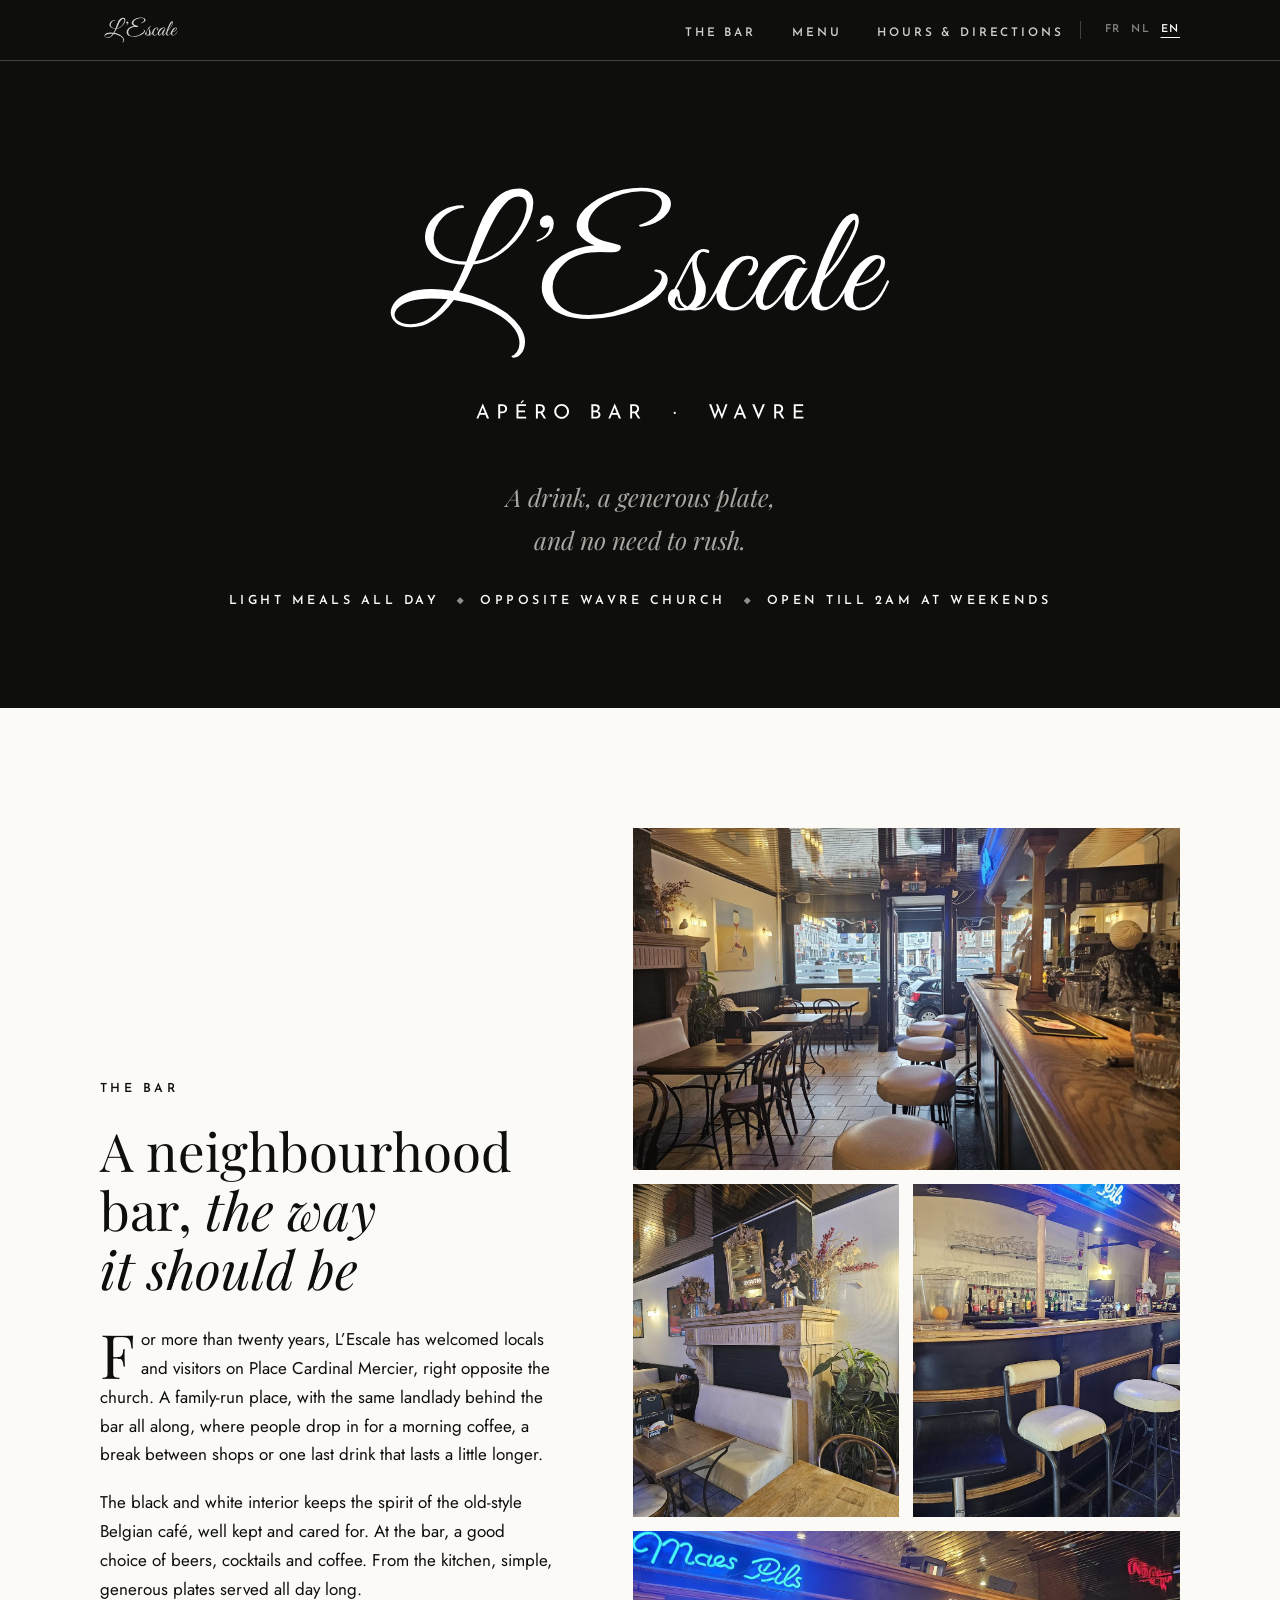
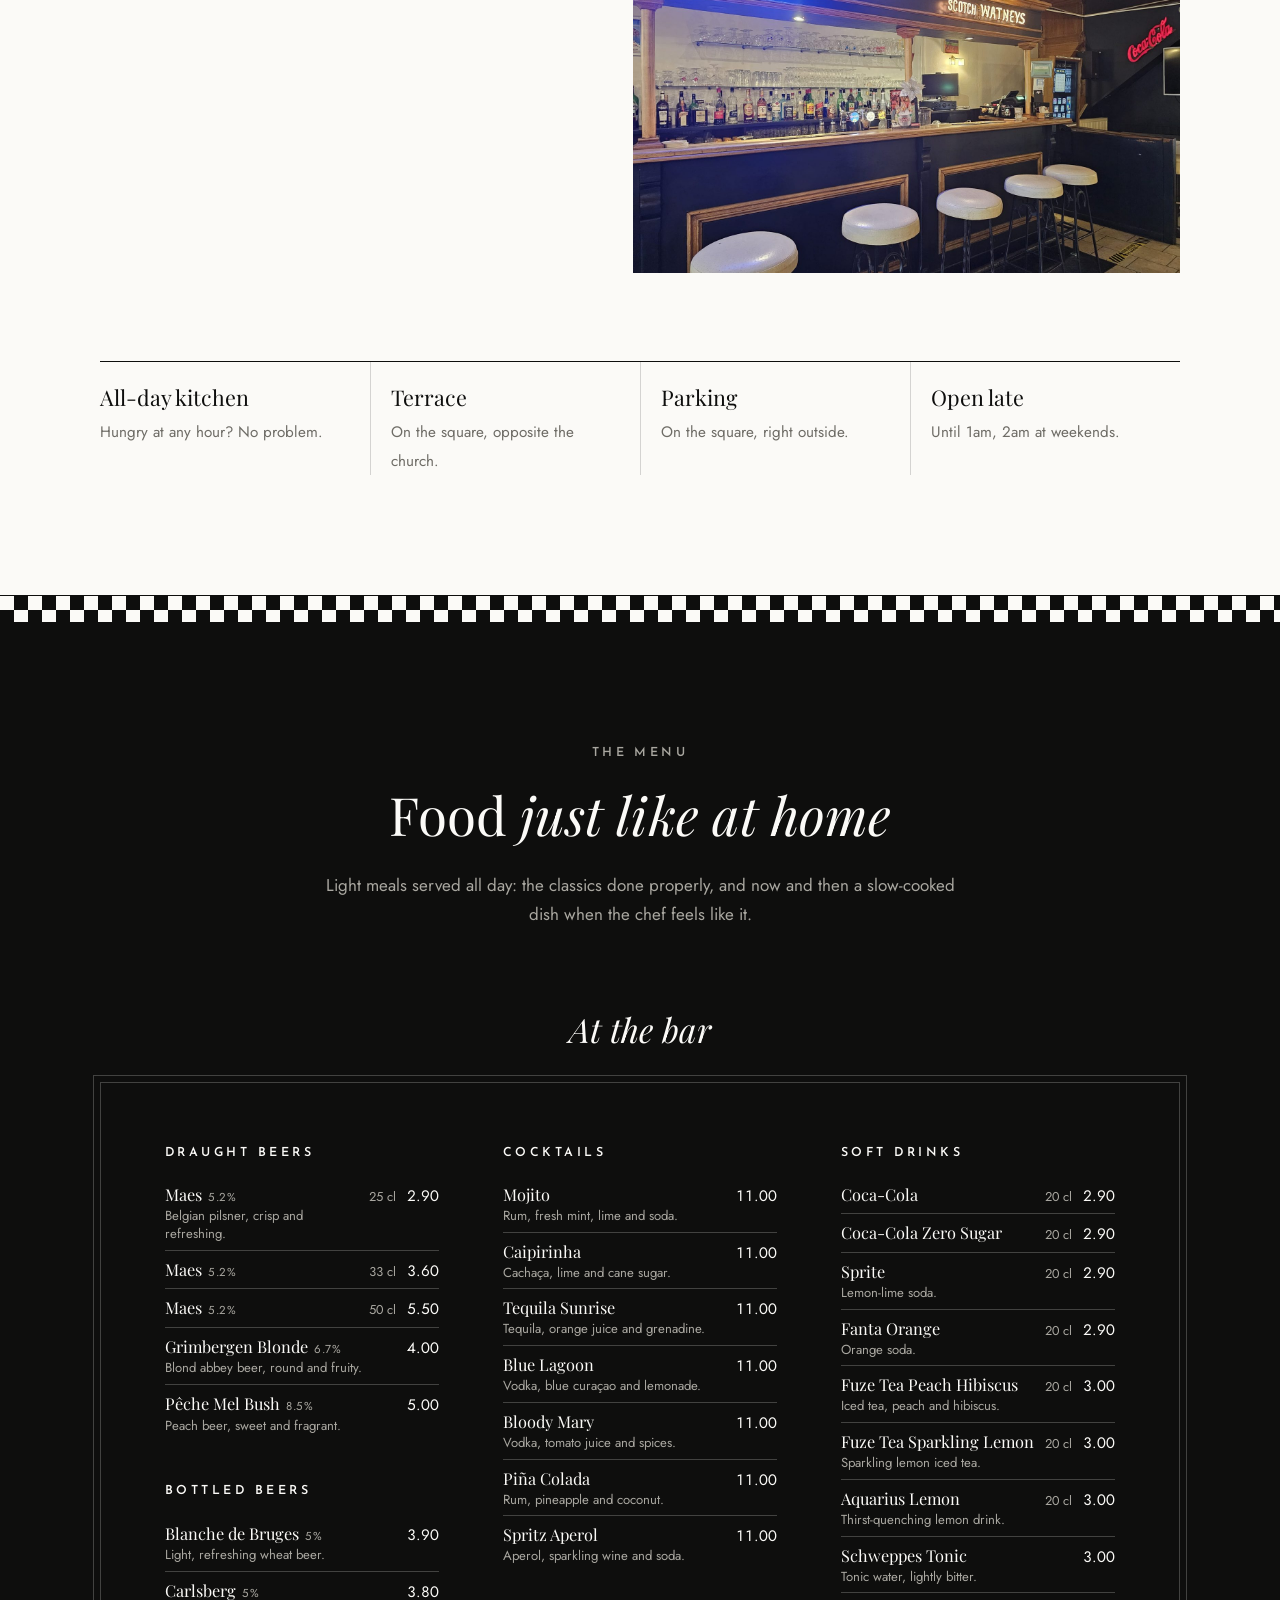
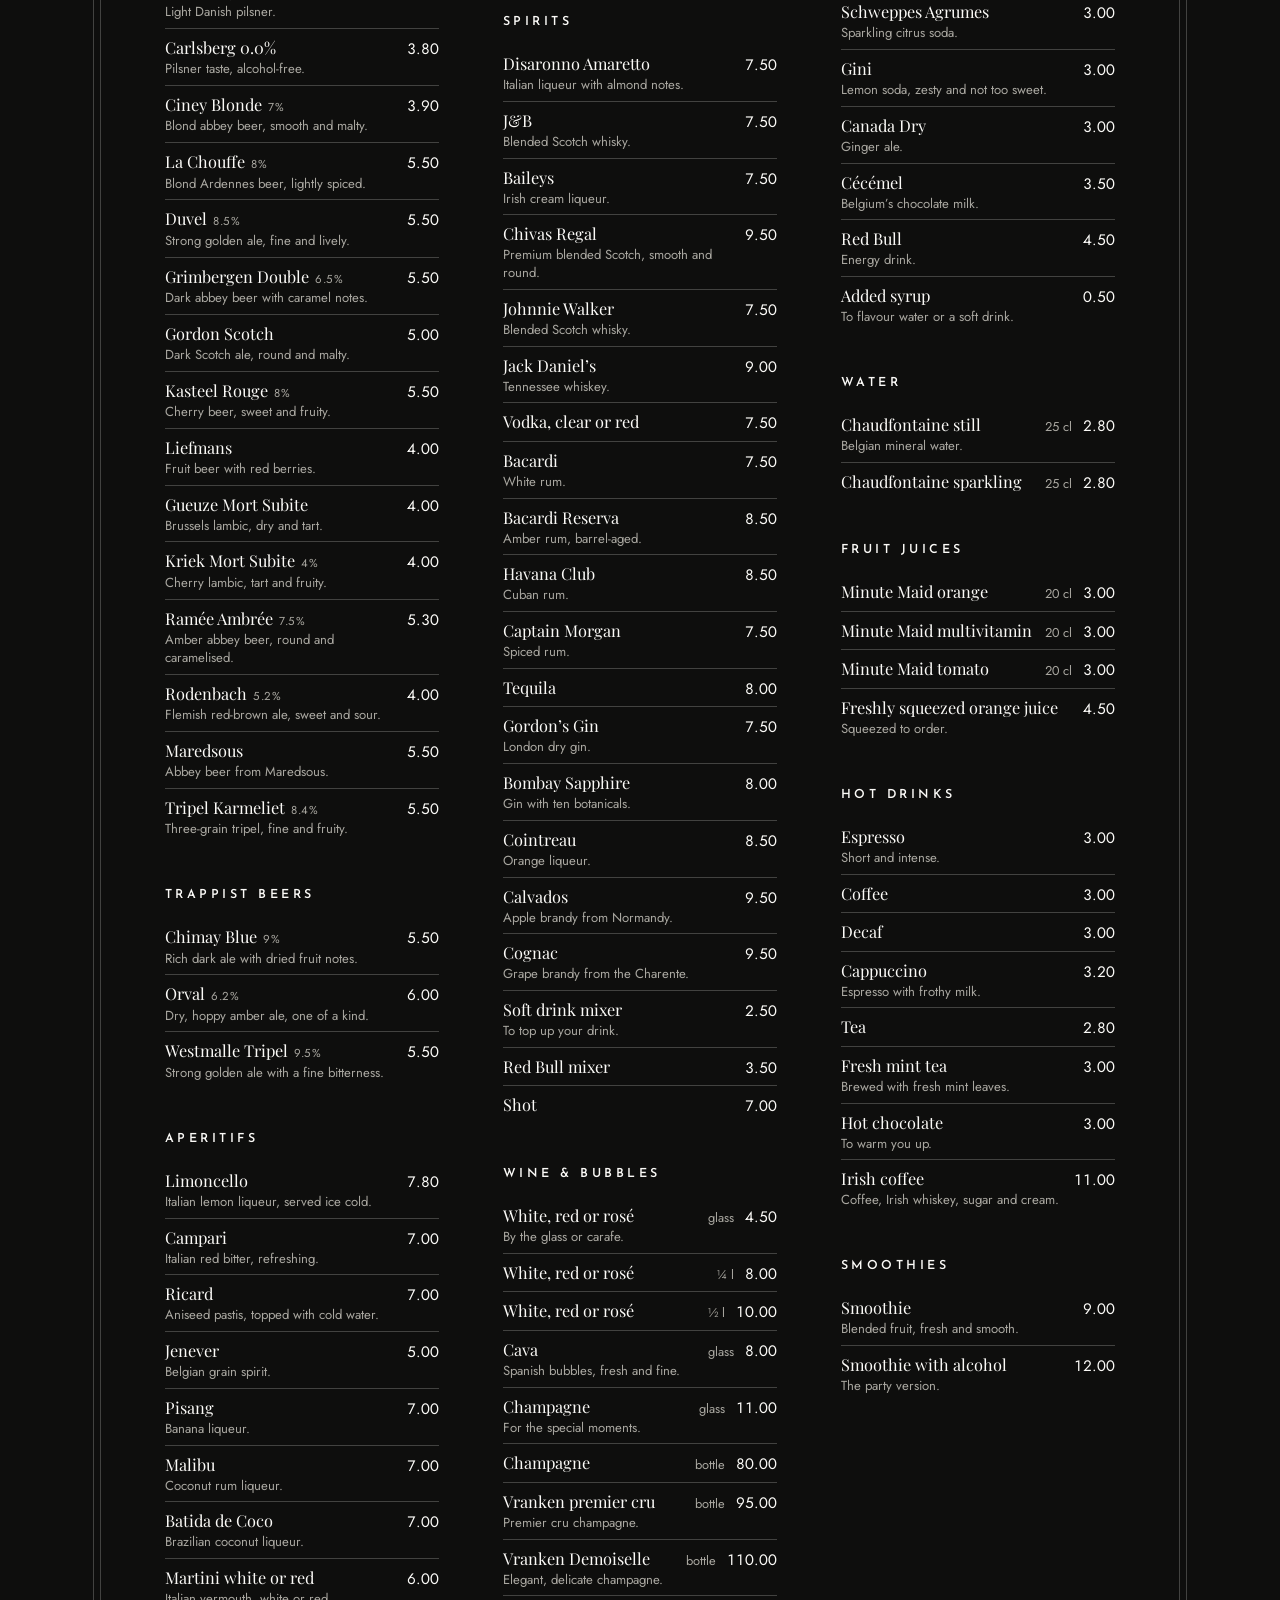
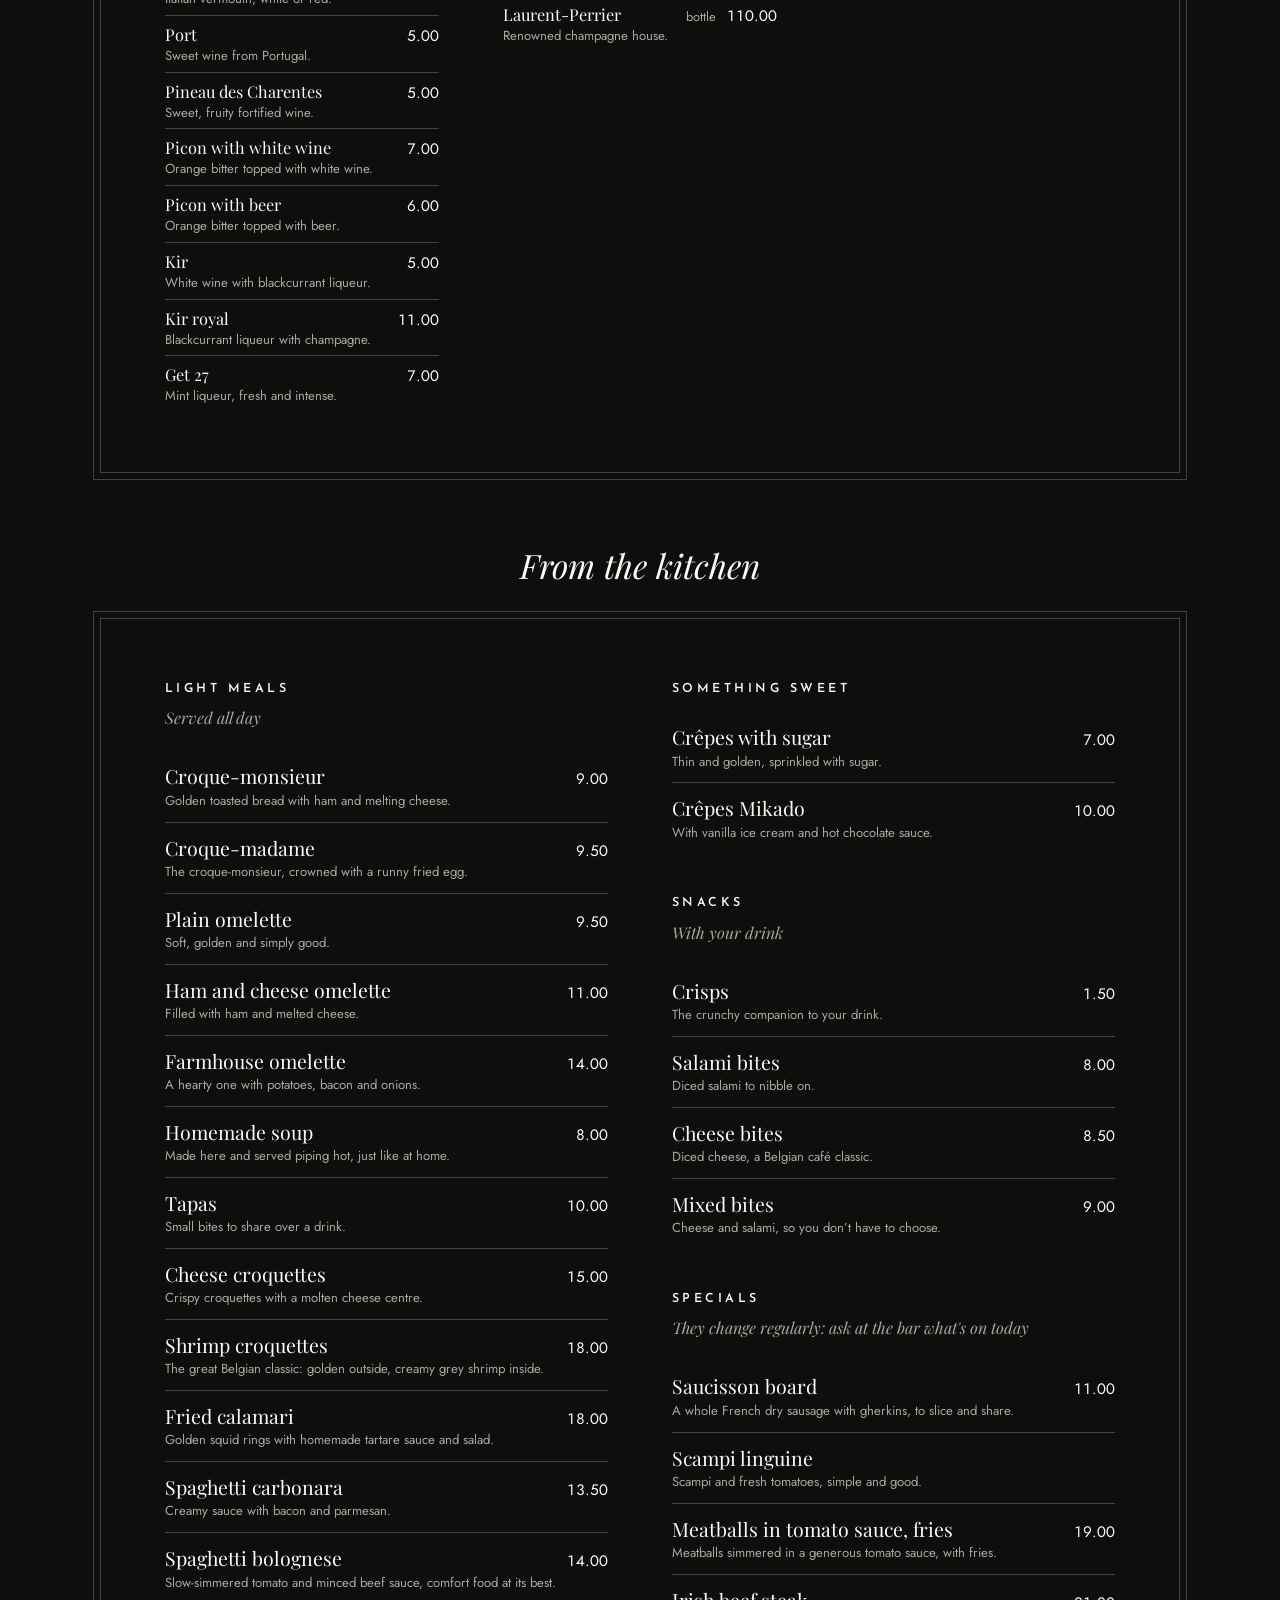
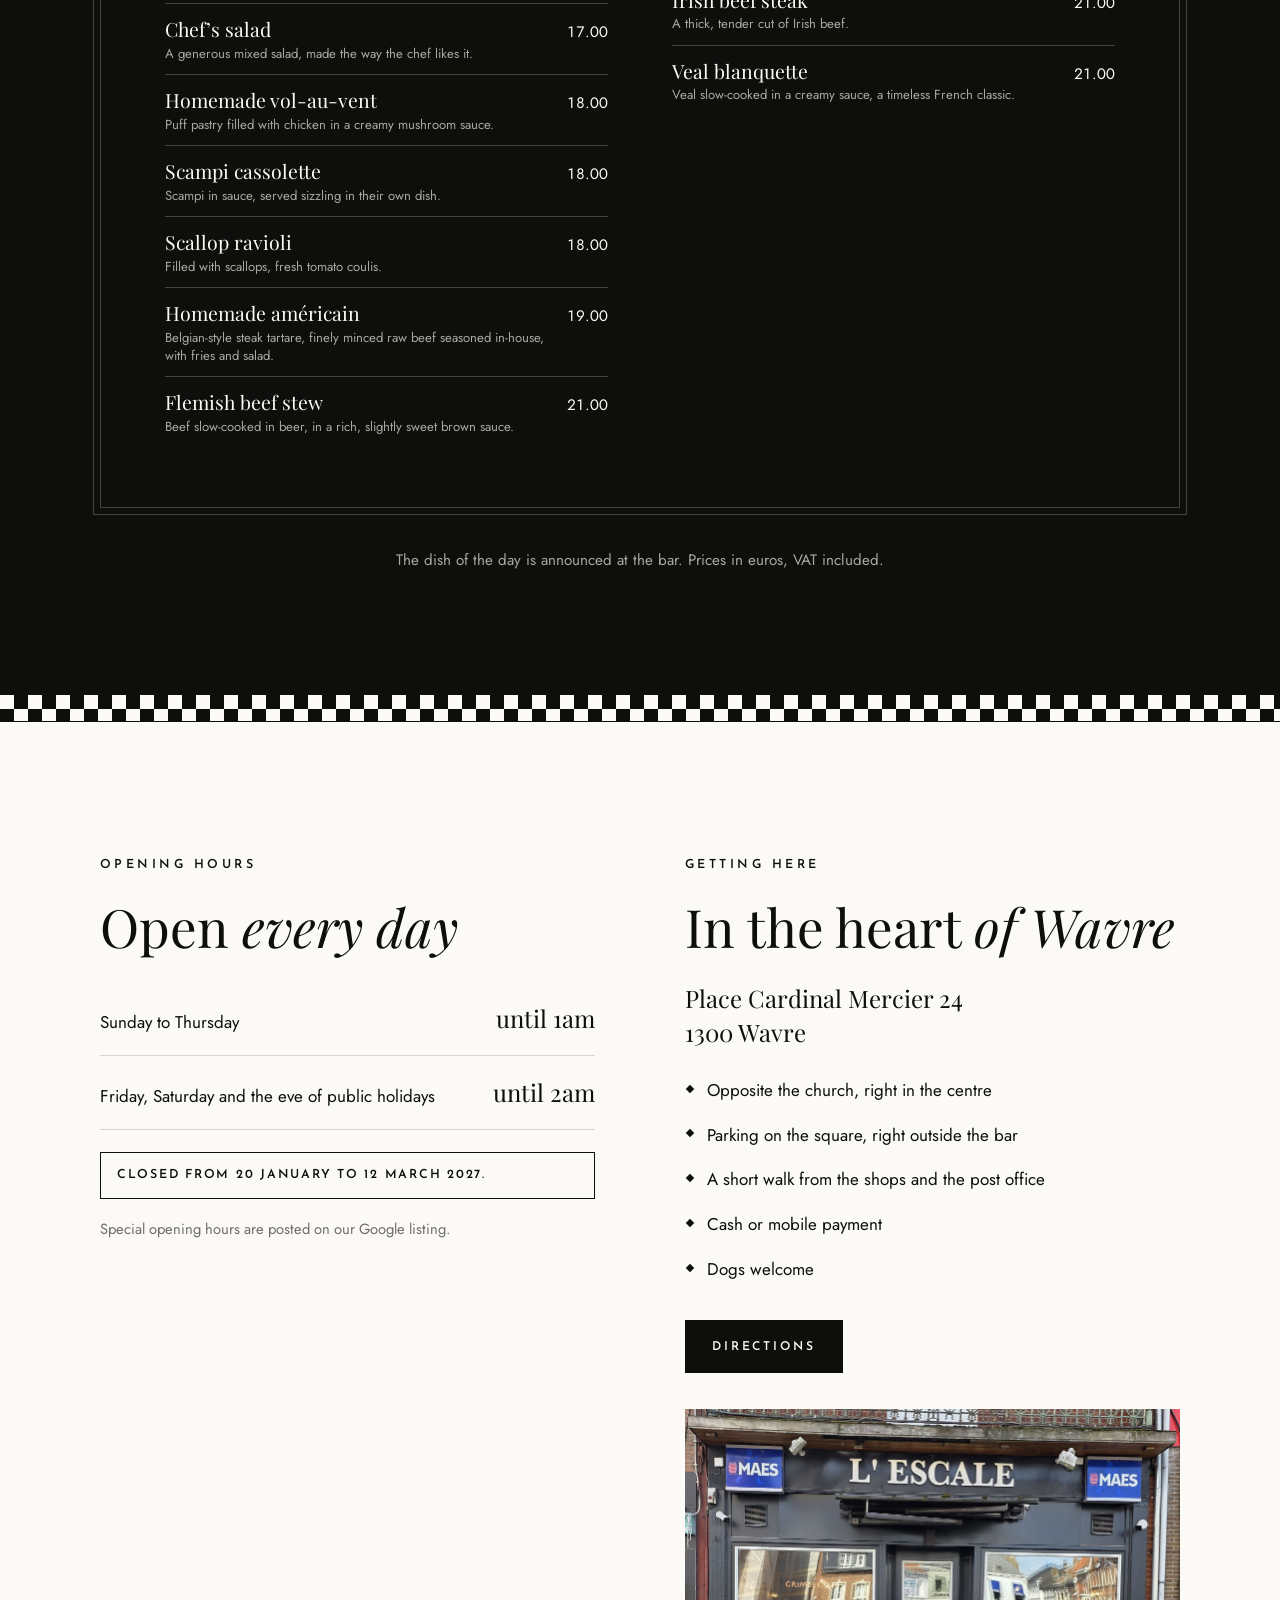
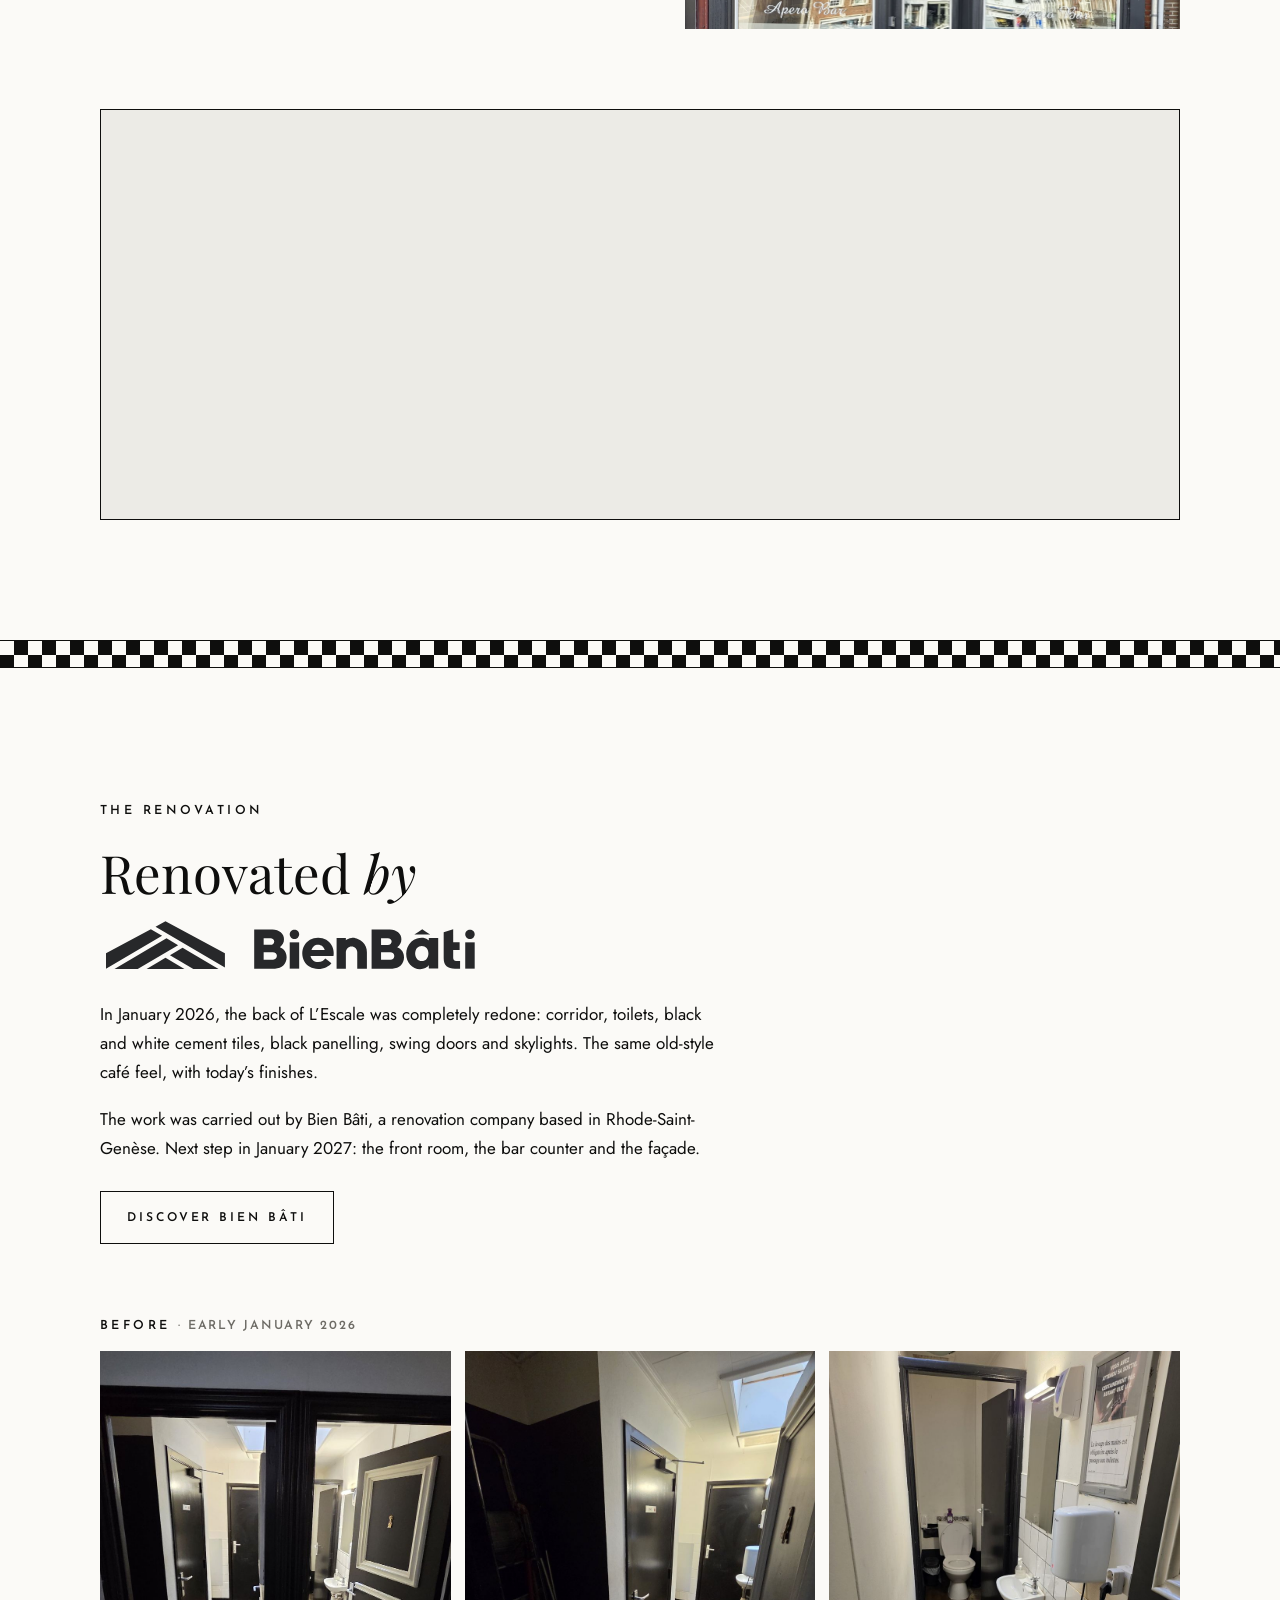
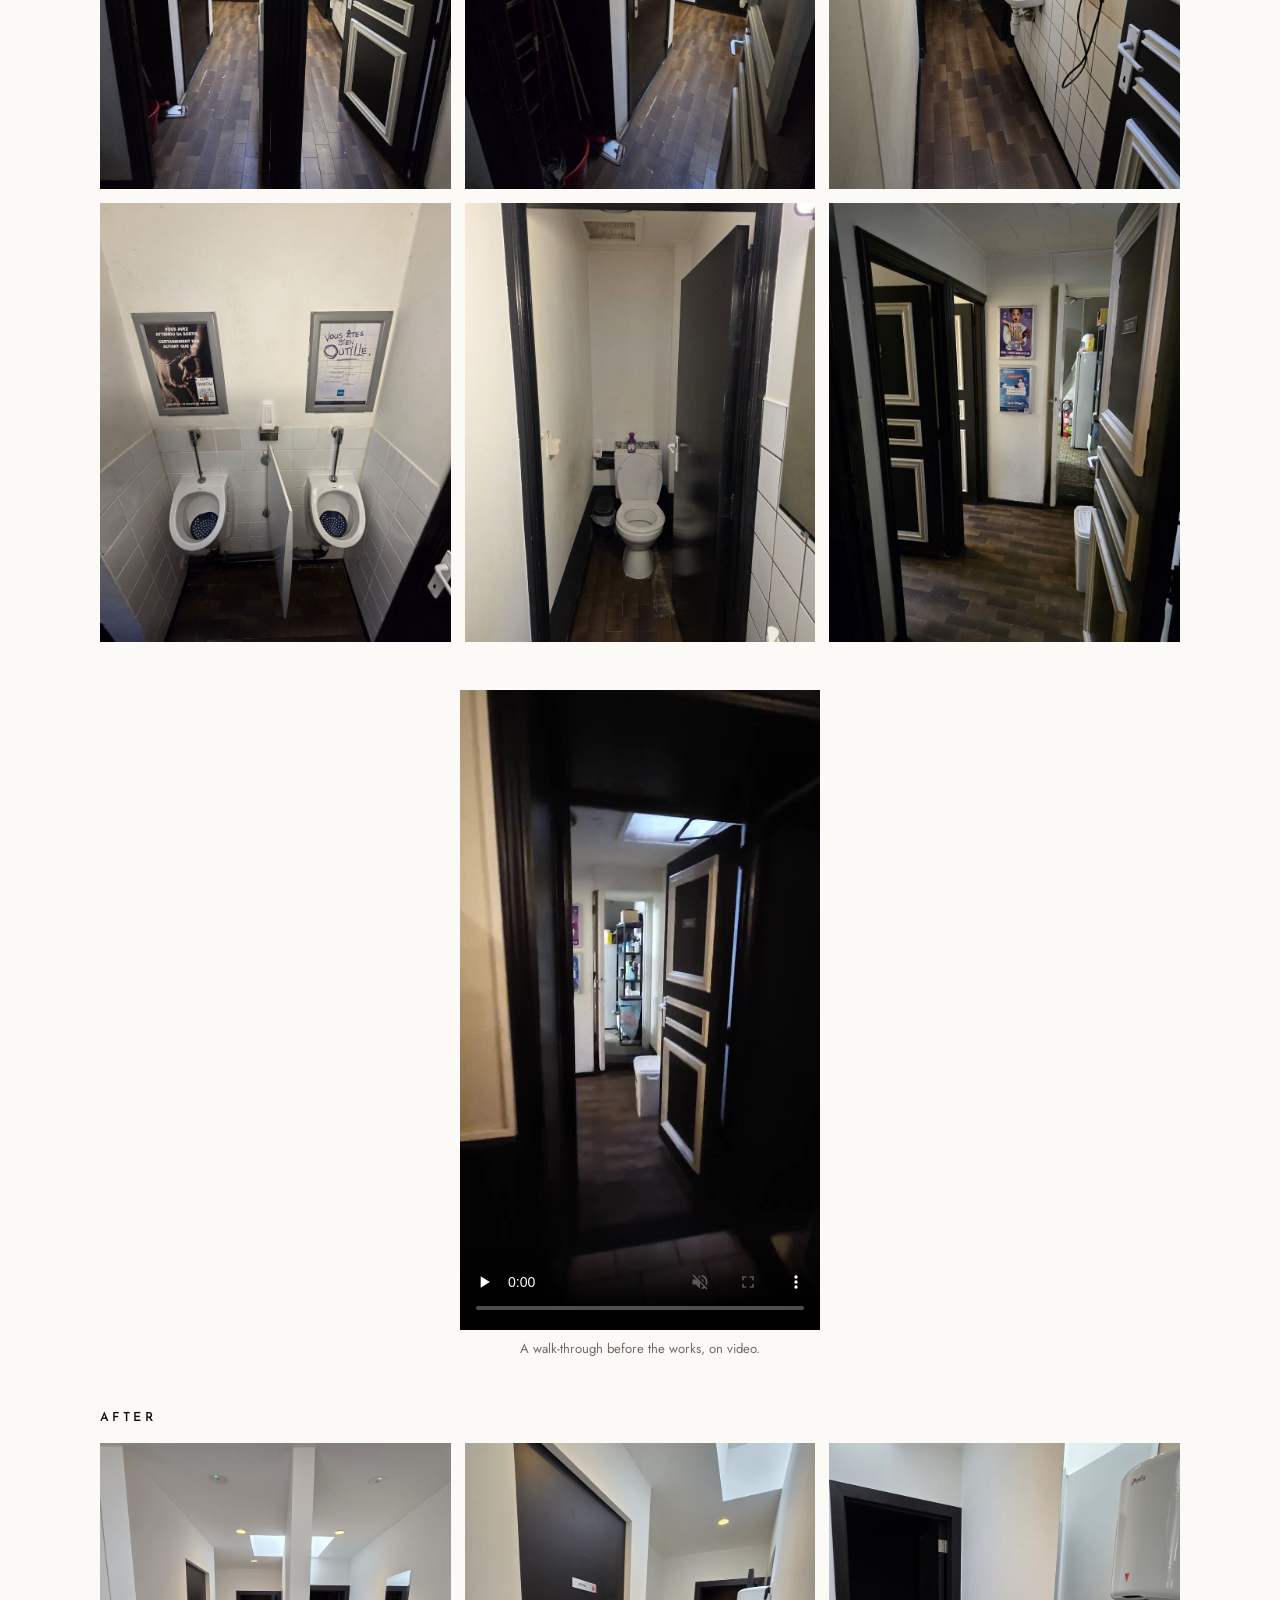
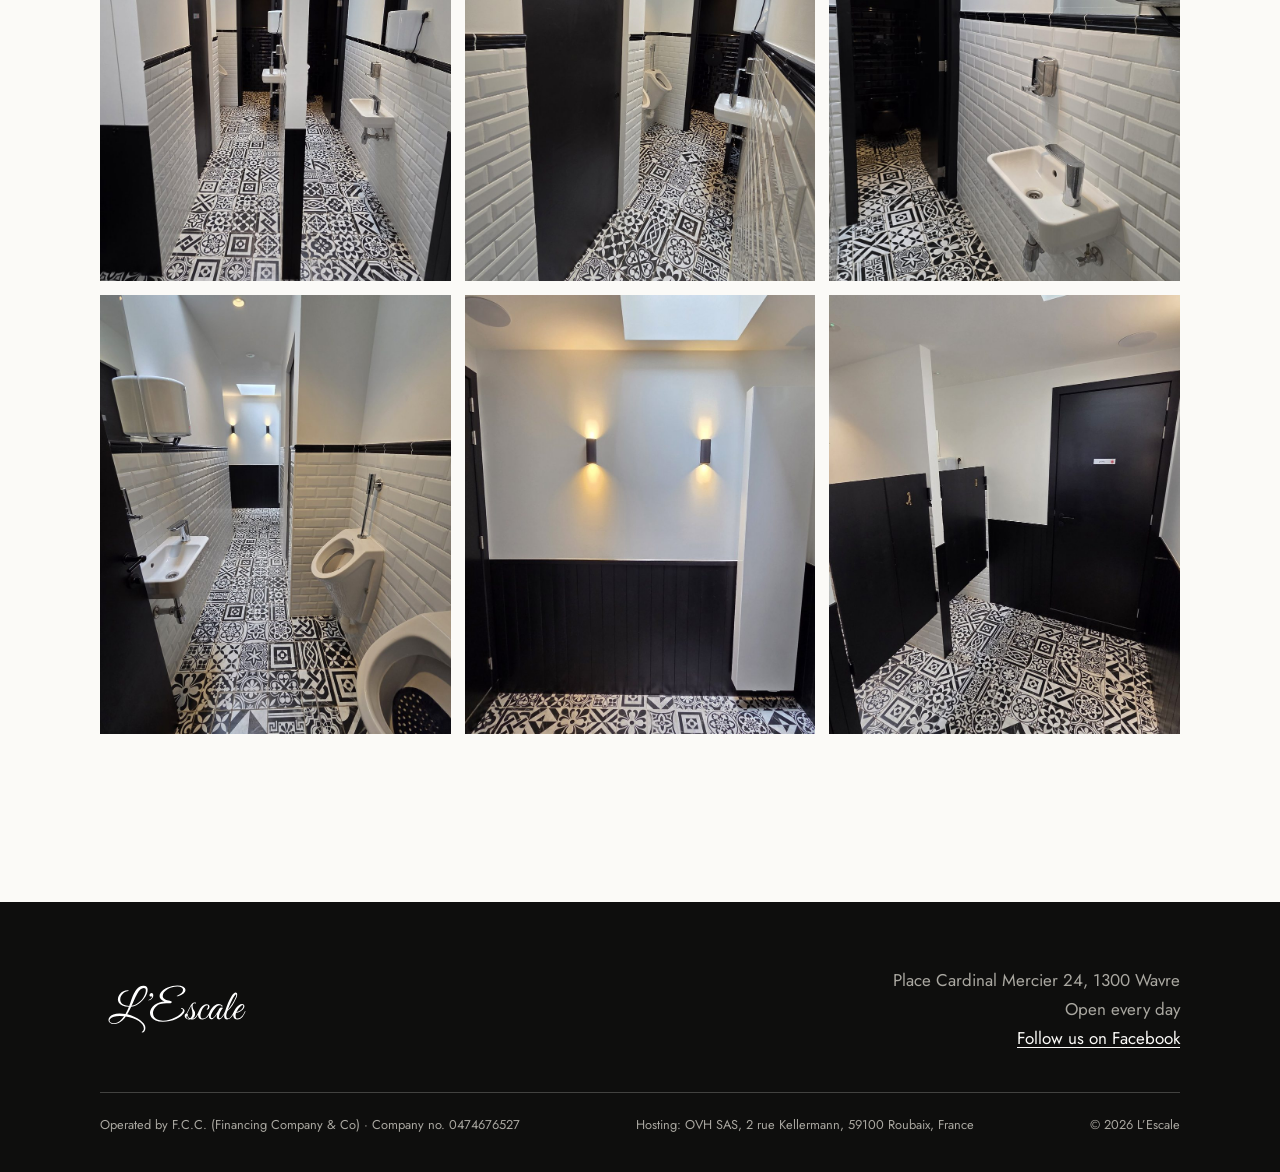
==== en/index.html @ 16c12e41 "Accueil : photo du bandeau retirée Co-Authored-By: Claude Opus 5.5 <noreply@anthropic.com> Claude-Se" ====
<!doctype html>
<html lang="en">
<head>
<meta charset="utf-8">
<meta name="viewport" content="width=device-width, initial-scale=1, viewport-fit=cover">
<title>L’Escale · Apéro bar in Wavre</title>
<meta name="description" content="L’Escale, a family-run apéro bar in the centre of Wavre, on Place Cardinal Mercier opposite the church. Light meals served all day, beers, cocktails, terrace. Open every day until 1am, 2am at weekends.">
<link rel="canonical" href="https://www.escale-wavre.be/en/">
<link rel="alternate" hreflang="fr-BE" href="https://www.escale-wavre.be/">
<link rel="alternate" hreflang="nl-BE" href="https://www.escale-wavre.be/nl/">
<link rel="alternate" hreflang="en" href="https://www.escale-wavre.be/en/">
<link rel="alternate" hreflang="x-default" href="https://www.escale-wavre.be/">
<link rel="icon" href="../img/favicon.svg" type="image/svg+xml">
<meta property="og:type" content="website">
<meta property="og:title" content="L’Escale · Apéro bar in Wavre">
<meta property="og:description" content="Family-run bar in the centre of Wavre. Light meals all day, beers, cocktails, terrace.">
<meta property="og:image" content="https://www.escale-wavre.be/img/partage.jpg?v=1">
<meta property="og:image:width" content="1200">
<meta property="og:image:height" content="630">
<meta property="og:image:alt" content="L’Escale logo, apéro bar in Wavre">
<meta name="twitter:card" content="summary_large_image">
<meta property="og:url" content="https://www.escale-wavre.be/en/">
<meta property="og:locale" content="en_GB">
<meta name="theme-color" content="#0e0e0d">
<link rel="preload" href="../fonts/playfair-display-latin-400-normal.woff2" as="font" type="font/woff2" crossorigin>
<link rel="stylesheet" href="../css/style.css?v=13">
<script type="application/ld+json">
{
  "@context": "https://schema.org",
  "@type": "BarOrPub",
  "name": "L’Escale",
  "description": "Family-run apéro bar serving light meals all day in the centre of Wavre.",
  "url": "https://www.escale-wavre.be/en/",
  "logo": "https://www.escale-wavre.be/img/logo-great-vibes-mot-noir-sur-blanc.svg",
  "address": {
    "@type": "PostalAddress",
    "streetAddress": "Place Cardinal Mercier 24",
    "postalCode": "1300",
    "addressLocality": "Wavre",
    "addressCountry": "BE"
  },
  "image": "https://www.escale-wavre.be/img/photos/bar-salle.jpg",
  "paymentAccepted": "Cash, mobile payment",
  "sameAs": ["https://www.facebook.com/profile.php?id=100067364105003"],
  "servesCuisine": "Homestyle Belgian cooking",
  "amenityFeature": [
    { "@type": "LocationFeatureSpecification", "name": "Terrace", "value": true }
  ]
}
</script>
</head>
<body>

<nav class="nav" aria-label="Main navigation">
  <div class="wrap">
    <a class="nav__logo" href="#haut" aria-label="L’Escale, back to top"><img src="../img/logo-great-vibes-mot-blanc-transparent.svg" alt="L’Escale" width="160" height="34"></a>
    <ul>
      <li><a href="#le-bar">The bar</a></li>
      <li><a href="#la-carte">Menu</a></li>
      <li><a href="#infos">Hours &amp; directions</a></li>
    </ul>
    <p class="langues" aria-label="Choose language"><a href="/" hreflang="fr" lang="fr">FR</a><a href="/nl/" hreflang="nl" lang="nl">NL</a><a href="/en/" hreflang="en" lang="en" aria-current="page">EN</a></p>
  </div>
</nav>

<header class="hero" id="haut">
  <div class="wrap">
    <h1 style="margin:0"><img class="hero__logo" src="../img/logo-great-vibes-complet-blanc-transparent.svg" alt="L’Escale, apéro bar in Wavre" width="560" height="320"></h1>
    <p class="hero__accroche">A drink, a generous plate, and no need to rush.</p>
    <ul class="hero__infos label">
      <li>Light meals all day</li>
      <li>Opposite Wavre church</li>
      <li>Open till 2am at weekends</li>
    </ul>
  </div>
</header>

<section id="le-bar">
  <div class="wrap">
    <div class="bar__grille">
      <div class="bar__texte">
        <p class="label">The bar</p>
        <h2>A neighbourhood bar, <em>the way it should be</em></h2>
        <p class="lettrine">For more than twenty years, L’Escale has welcomed locals and visitors on Place Cardinal Mercier, right opposite the church. A family-run place, with the same landlady behind the bar all along, where people drop in for a morning coffee, a break between shops or one last drink that lasts a little longer.</p>
        <p>The black and white interior keeps the spirit of the old-style Belgian café, well kept and cared for. At the bar, a good choice of beers, cocktails and coffee. From the kitchen, simple, generous plates served all day long.</p>
      </div>
      <div class="bar__photos">
        <figure class="photo"><img src="../img/photos/bar-salle.jpg" alt="Inside L’Escale: the wooden bar and the window onto the square" width="1600" height="1000" loading="lazy"></figure>
        <figure class="photo"><img src="../img/photos/bar-cheminee.jpg" alt="The fireplace and its banquette" width="900" height="1125" loading="lazy"></figure>
        <figure class="photo"><img src="../img/photos/bar-comptoir.jpg" alt="The bar counter and its stools" width="900" height="1125" loading="lazy"></figure>
        <figure class="photo"><img src="../img/photos/bar-maes.jpg" alt="The bar, the Maes Pils neon sign and the bottles" width="1600" height="1000" loading="lazy"></figure>
      </div>
    </div>

    <ul class="atouts">
      <li><strong>All-day kitchen</strong><span>Hungry at any hour? No problem.</span></li>
      <li><strong>Terrace</strong><span>On the square, opposite the church.</span></li>
      <li><strong>Parking</strong><span>On the square, right outside.</span></li>
      <li><strong>Open late</strong><span>Until 1am, 2am at weekends.</span></li>
    </ul>
  </div>
</section>

<div class="damier" role="presentation"></div>

<section class="sombre" id="la-carte">
  <div class="wrap">
    <div class="carte__tete">
      <p class="label">The menu</p>
      <h2>Food <em>just like at home</em></h2>
      <p>Light meals served all day: the classics done properly, and now and then a slow-cooked dish when the chef feels like it.</p>
    </div>

    <!-- CARTE -->
    <h3 class="carte__partie">At the bar</h3>
    <div class="carte__cadre carte__cadre--bar">
    <div class="rubrique rubrique--compacte"><h4>Draught beers</h4><ul><li><span>Maes <i class="deg">5.2%</i><em>Belgian pilsner, crisp and refreshing.</em></span><b><small>25 cl</small> 2.90</b></li><li><span>Maes <i class="deg">5.2%</i></span><b><small>33 cl</small> 3.60</b></li><li><span>Maes <i class="deg">5.2%</i></span><b><small>50 cl</small> 5.50</b></li><li><span>Grimbergen Blonde <i class="deg">6.7%</i><em>Blond abbey beer, round and fruity.</em></span><b>4.00</b></li><li><span>Pêche Mel Bush <i class="deg">8.5%</i><em>Peach beer, sweet and fragrant.</em></span><b>5.00</b></li></ul></div>
    <div class="rubrique rubrique--compacte"><h4>Bottled beers</h4><ul><li><span>Blanche de Bruges <i class="deg">5%</i><em>Light, refreshing wheat beer.</em></span><b>3.90</b></li><li><span>Carlsberg <i class="deg">5%</i><em>Light Danish pilsner.</em></span><b>3.80</b></li><li><span>Carlsberg 0.0%<em>Pilsner taste, alcohol-free.</em></span><b>3.80</b></li><li><span>Ciney Blonde <i class="deg">7%</i><em>Blond abbey beer, smooth and malty.</em></span><b>3.90</b></li><li><span>La Chouffe <i class="deg">8%</i><em>Blond Ardennes beer, lightly spiced.</em></span><b>5.50</b></li><li><span>Duvel <i class="deg">8.5%</i><em>Strong golden ale, fine and lively.</em></span><b>5.50</b></li><li><span>Grimbergen Double <i class="deg">6.5%</i><em>Dark abbey beer with caramel notes.</em></span><b>5.50</b></li><li><span>Gordon Scotch<em>Dark Scotch ale, round and malty.</em></span><b>5.00</b></li><li><span>Kasteel Rouge <i class="deg">8%</i><em>Cherry beer, sweet and fruity.</em></span><b>5.50</b></li><li><span>Liefmans<em>Fruit beer with red berries.</em></span><b>4.00</b></li><li><span>Gueuze Mort Subite<em>Brussels lambic, dry and tart.</em></span><b>4.00</b></li><li><span>Kriek Mort Subite <i class="deg">4%</i><em>Cherry lambic, tart and fruity.</em></span><b>4.00</b></li><li><span>Ramée Ambrée <i class="deg">7.5%</i><em>Amber abbey beer, round and caramelised.</em></span><b>5.30</b></li><li><span>Rodenbach <i class="deg">5.2%</i><em>Flemish red-brown ale, sweet and sour.</em></span><b>4.00</b></li><li><span>Maredsous<em>Abbey beer from Maredsous.</em></span><b>5.50</b></li><li><span>Tripel Karmeliet <i class="deg">8.4%</i><em>Three-grain tripel, fine and fruity.</em></span><b>5.50</b></li></ul></div>
    <div class="rubrique rubrique--compacte"><h4>Trappist beers</h4><ul><li><span>Chimay Blue <i class="deg">9%</i><em>Rich dark ale with dried fruit notes.</em></span><b>5.50</b></li><li><span>Orval <i class="deg">6.2%</i><em>Dry, hoppy amber ale, one of a kind.</em></span><b>6.00</b></li><li><span>Westmalle Tripel <i class="deg">9.5%</i><em>Strong golden ale with a fine bitterness.</em></span><b>5.50</b></li></ul></div>
    <div class="rubrique rubrique--compacte"><h4>Aperitifs</h4><ul><li><span>Limoncello<em>Italian lemon liqueur, served ice cold.</em></span><b>7.80</b></li><li><span>Campari<em>Italian red bitter, refreshing.</em></span><b>7.00</b></li><li><span>Ricard<em>Aniseed pastis, topped with cold water.</em></span><b>7.00</b></li><li><span>Jenever<em>Belgian grain spirit.</em></span><b>5.00</b></li><li><span>Pisang<em>Banana liqueur.</em></span><b>7.00</b></li><li><span>Malibu<em>Coconut rum liqueur.</em></span><b>7.00</b></li><li><span>Batida de Coco<em>Brazilian coconut liqueur.</em></span><b>7.00</b></li><li><span>Martini white or red<em>Italian vermouth, white or red.</em></span><b>6.00</b></li><li><span>Port<em>Sweet wine from Portugal.</em></span><b>5.00</b></li><li><span>Pineau des Charentes<em>Sweet, fruity fortified wine.</em></span><b>5.00</b></li><li><span>Picon with white wine<em>Orange bitter topped with white wine.</em></span><b>7.00</b></li><li><span>Picon with beer<em>Orange bitter topped with beer.</em></span><b>6.00</b></li><li><span>Kir<em>White wine with blackcurrant liqueur.</em></span><b>5.00</b></li><li><span>Kir royal<em>Blackcurrant liqueur with champagne.</em></span><b>11.00</b></li><li><span>Get 27<em>Mint liqueur, fresh and intense.</em></span><b>7.00</b></li></ul></div>
    <div class="rubrique rubrique--compacte"><h4>Cocktails</h4><ul><li><span>Mojito<em>Rum, fresh mint, lime and soda.</em></span><b>11.00</b></li><li><span>Caipirinha<em>Cachaça, lime and cane sugar.</em></span><b>11.00</b></li><li><span>Tequila Sunrise<em>Tequila, orange juice and grenadine.</em></span><b>11.00</b></li><li><span>Blue Lagoon<em>Vodka, blue curaçao and lemonade.</em></span><b>11.00</b></li><li><span>Bloody Mary<em>Vodka, tomato juice and spices.</em></span><b>11.00</b></li><li><span>Piña Colada<em>Rum, pineapple and coconut.</em></span><b>11.00</b></li><li><span>Spritz Aperol<em>Aperol, sparkling wine and soda.</em></span><b>11.00</b></li></ul></div>
    <div class="rubrique rubrique--compacte"><h4>Spirits</h4><ul><li><span>Disaronno Amaretto<em>Italian liqueur with almond notes.</em></span><b>7.50</b></li><li><span>J&amp;B<em>Blended Scotch whisky.</em></span><b>7.50</b></li><li><span>Baileys<em>Irish cream liqueur.</em></span><b>7.50</b></li><li><span>Chivas Regal<em>Premium blended Scotch, smooth and round.</em></span><b>9.50</b></li><li><span>Johnnie Walker<em>Blended Scotch whisky.</em></span><b>7.50</b></li><li><span>Jack Daniel’s<em>Tennessee whiskey.</em></span><b>9.00</b></li><li><span>Vodka, clear or red</span><b>7.50</b></li><li><span>Bacardi<em>White rum.</em></span><b>7.50</b></li><li><span>Bacardi Reserva<em>Amber rum, barrel-aged.</em></span><b>8.50</b></li><li><span>Havana Club<em>Cuban rum.</em></span><b>8.50</b></li><li><span>Captain Morgan<em>Spiced rum.</em></span><b>7.50</b></li><li><span>Tequila</span><b>8.00</b></li><li><span>Gordon’s Gin<em>London dry gin.</em></span><b>7.50</b></li><li><span>Bombay Sapphire<em>Gin with ten botanicals.</em></span><b>8.00</b></li><li><span>Cointreau<em>Orange liqueur.</em></span><b>8.50</b></li><li><span>Calvados<em>Apple brandy from Normandy.</em></span><b>9.50</b></li><li><span>Cognac<em>Grape brandy from the Charente.</em></span><b>9.50</b></li><li><span>Soft drink mixer<em>To top up your drink.</em></span><b>2.50</b></li><li><span>Red Bull mixer</span><b>3.50</b></li><li><span>Shot</span><b>7.00</b></li></ul></div>
    <div class="rubrique rubrique--compacte"><h4>Wine & bubbles</h4><ul><li><span>White, red or rosé<em>By the glass or carafe.</em></span><b><small>glass</small> 4.50</b></li><li><span>White, red or rosé</span><b><small>¼ l</small> 8.00</b></li><li><span>White, red or rosé</span><b><small>½ l</small> 10.00</b></li><li><span>Cava<em>Spanish bubbles, fresh and fine.</em></span><b><small>glass</small> 8.00</b></li><li><span>Champagne<em>For the special moments.</em></span><b><small>glass</small> 11.00</b></li><li><span>Champagne</span><b><small>bottle</small> 80.00</b></li><li><span>Vranken premier cru<em>Premier cru champagne.</em></span><b><small>bottle</small> 95.00</b></li><li><span>Vranken Demoiselle<em>Elegant, delicate champagne.</em></span><b><small>bottle</small> 110.00</b></li><li><span>Laurent-Perrier<em>Renowned champagne house.</em></span><b><small>bottle</small> 110.00</b></li></ul></div>
    <div class="rubrique rubrique--compacte"><h4>Soft drinks</h4><ul><li><span>Coca-Cola</span><b><small>20 cl</small> 2.90</b></li><li><span>Coca-Cola Zero Sugar</span><b><small>20 cl</small> 2.90</b></li><li><span>Sprite<em>Lemon-lime soda.</em></span><b><small>20 cl</small> 2.90</b></li><li><span>Fanta Orange<em>Orange soda.</em></span><b><small>20 cl</small> 2.90</b></li><li><span>Fuze Tea Peach Hibiscus<em>Iced tea, peach and hibiscus.</em></span><b><small>20 cl</small> 3.00</b></li><li><span>Fuze Tea Sparkling Lemon<em>Sparkling lemon iced tea.</em></span><b><small>20 cl</small> 3.00</b></li><li><span>Aquarius Lemon<em>Thirst-quenching lemon drink.</em></span><b><small>20 cl</small> 3.00</b></li><li><span>Schweppes Tonic<em>Tonic water, lightly bitter.</em></span><b>3.00</b></li><li><span>Schweppes Agrumes<em>Sparkling citrus soda.</em></span><b>3.00</b></li><li><span>Gini<em>Lemon soda, zesty and not too sweet.</em></span><b>3.00</b></li><li><span>Canada Dry<em>Ginger ale.</em></span><b>3.00</b></li><li><span>Cécémel<em>Belgium’s chocolate milk.</em></span><b>3.50</b></li><li><span>Red Bull<em>Energy drink.</em></span><b>4.50</b></li><li><span>Added syrup<em>To flavour water or a soft drink.</em></span><b>0.50</b></li></ul></div>
    <div class="rubrique rubrique--compacte"><h4>Water</h4><ul><li><span>Chaudfontaine still<em>Belgian mineral water.</em></span><b><small>25 cl</small> 2.80</b></li><li><span>Chaudfontaine sparkling</span><b><small>25 cl</small> 2.80</b></li></ul></div>
    <div class="rubrique rubrique--compacte"><h4>Fruit juices</h4><ul><li><span>Minute Maid orange</span><b><small>20 cl</small> 3.00</b></li><li><span>Minute Maid multivitamin</span><b><small>20 cl</small> 3.00</b></li><li><span>Minute Maid tomato</span><b><small>20 cl</small> 3.00</b></li><li><span>Freshly squeezed orange juice<em>Squeezed to order.</em></span><b>4.50</b></li></ul></div>
    <div class="rubrique rubrique--compacte"><h4>Hot drinks</h4><ul><li><span>Espresso<em>Short and intense.</em></span><b>3.00</b></li><li><span>Coffee</span><b>3.00</b></li><li><span>Decaf</span><b>3.00</b></li><li><span>Cappuccino<em>Espresso with frothy milk.</em></span><b>3.20</b></li><li><span>Tea</span><b>2.80</b></li><li><span>Fresh mint tea<em>Brewed with fresh mint leaves.</em></span><b>3.00</b></li><li><span>Hot chocolate<em>To warm you up.</em></span><b>3.00</b></li><li><span>Irish coffee<em>Coffee, Irish whiskey, sugar and cream.</em></span><b>11.00</b></li></ul></div>
    <div class="rubrique rubrique--compacte"><h4>Smoothies</h4><ul><li><span>Smoothie<em>Blended fruit, fresh and smooth.</em></span><b>9.00</b></li><li><span>Smoothie with alcohol<em>The party version.</em></span><b>12.00</b></li></ul></div>
    </div>
    <h3 class="carte__partie">From the kitchen</h3>
    <div class="carte__cadre carte__cadre--cuisine">
    <div class="rubrique"><h4>Light meals</h4><p class="quand">Served all day</p><ul><li><span>Croque-monsieur<em>Golden toasted bread with ham and melting cheese.</em></span><b>9.00</b></li><li><span>Croque-madame<em>The croque-monsieur, crowned with a runny fried egg.</em></span><b>9.50</b></li><li><span>Plain omelette<em>Soft, golden and simply good.</em></span><b>9.50</b></li><li><span>Ham and cheese omelette<em>Filled with ham and melted cheese.</em></span><b>11.00</b></li><li><span>Farmhouse omelette<em>A hearty one with potatoes, bacon and onions.</em></span><b>14.00</b></li><li><span>Homemade soup<em>Made here and served piping hot, just like at home.</em></span><b>8.00</b></li><li><span>Tapas<em>Small bites to share over a drink.</em></span><b>10.00</b></li><li><span>Cheese croquettes<em>Crispy croquettes with a molten cheese centre.</em></span><b>15.00</b></li><li><span>Shrimp croquettes<em>The great Belgian classic: golden outside, creamy grey shrimp inside.</em></span><b>18.00</b></li><li><span>Fried calamari<em>Golden squid rings with homemade tartare sauce and salad.</em></span><b>18.00</b></li><li><span>Spaghetti carbonara<em>Creamy sauce with bacon and parmesan.</em></span><b>13.50</b></li><li><span>Spaghetti bolognese<em>Slow-simmered tomato and minced beef sauce, comfort food at its best.</em></span><b>14.00</b></li><li><span>Chef’s salad<em>A generous mixed salad, made the way the chef likes it.</em></span><b>17.00</b></li><li><span>Homemade vol-au-vent<em>Puff pastry filled with chicken in a creamy mushroom sauce.</em></span><b>18.00</b></li><li><span>Scampi cassolette<em>Scampi in sauce, served sizzling in their own dish.</em></span><b>18.00</b></li><li><span>Scallop ravioli<em>Filled with scallops, fresh tomato coulis.</em></span><b>18.00</b></li><li><span>Homemade américain<em>Belgian-style steak tartare, finely minced raw beef seasoned in-house, with fries and salad.</em></span><b>19.00</b></li><li><span>Flemish beef stew<em>Beef slow-cooked in beer, in a rich, slightly sweet brown sauce.</em></span><b>21.00</b></li></ul></div>
    <div class="rubrique"><h4>Something sweet</h4><ul><li><span>Crêpes with sugar<em>Thin and golden, sprinkled with sugar.</em></span><b>7.00</b></li><li><span>Crêpes Mikado<em>With vanilla ice cream and hot chocolate sauce.</em></span><b>10.00</b></li></ul></div>
    <div class="rubrique"><h4>Snacks</h4><p class="quand">With your drink</p><ul><li><span>Crisps<em>The crunchy companion to your drink.</em></span><b>1.50</b></li><li><span>Salami bites<em>Diced salami to nibble on.</em></span><b>8.00</b></li><li><span>Cheese bites<em>Diced cheese, a Belgian café classic.</em></span><b>8.50</b></li><li><span>Mixed bites<em>Cheese and salami, so you don’t have to choose.</em></span><b>9.00</b></li></ul></div>
    <div class="rubrique"><h4>Specials</h4><p class="quand">They change regularly: ask at the bar what's on today</p><ul><li><span>Saucisson board<em>A whole French dry sausage with gherkins, to slice and share.</em></span><b>11.00</b></li><li><span>Scampi linguine<em>Scampi and fresh tomatoes, simple and good.</em></span></li><li><span>Meatballs in tomato sauce, fries<em>Meatballs simmered in a generous tomato sauce, with fries.</em></span><b>19.00</b></li><li><span>Irish beef steak<em>A thick, tender cut of Irish beef.</em></span><b>21.00</b></li><li><span>Veal blanquette<em>Veal slow-cooked in a creamy sauce, a timeless French classic.</em></span><b>21.00</b></li></ul></div>
    </div>
    <p class="carte__pied">The dish of the day is announced at the bar. Prices in euros, VAT included.</p>
    <!-- /CARTE -->
    </div>
</section>

<div class="damier" role="presentation"></div>

<section class="infos" id="infos">
  <div class="wrap infos__grille">
    <div>
      <p class="label">Opening hours</p>
      <h2>Open <em>every day</em></h2>
      <table class="horaires">
        <tbody>
          <tr><th scope="row">Sunday to Thursday</th><td>until 1am</td></tr>
          <tr><th scope="row">Friday, Saturday and the eve of public holidays</th><td>until 2am</td></tr>
        </tbody>
      </table>
      <p class="fermeture">Closed from 20 January to 12 March 2027.</p>
      <p class="note">Special opening hours are posted on our Google listing.</p>
    </div>
    <div>
      <p class="label">Getting here</p>
      <h2>In the heart <em>of Wavre</em></h2>
      <address class="adresse">Place Cardinal Mercier 24<br>1300 Wavre</address>
      <ul class="acces">
        <li>Opposite the church, right in the centre</li>
        <li>Parking on the square, right outside the bar</li>
        <li>A short walk from the shops and the post office</li>
        <li>Cash or mobile payment</li>
        <li>Dogs welcome</li>
      </ul>
      <div class="boutons">
        <a class="bouton" href="https://www.google.com/maps/search/?api=1&amp;query=L%27Escale+Place+Cardinal+Mercier+24+1300+Wavre" target="_blank" rel="noopener">Directions</a>
        <!-- À activer quand le numéro est confirmé :
        <a class="bouton bouton--ligne" href="tel:+3210000000">010 00 00 00</a>
        -->
      </div>
      <figure class="photo photo--facade"><img src="../img/photos/facade.jpg" alt="L’Escale’s frontage on Place Cardinal Mercier, Wavre" width="2000" height="882" loading="lazy"></figure>
    </div>
  </div>
  <div class="wrap">
    <div class="plan">
      <iframe title="Google Maps: L’Escale, Place Cardinal Mercier 24, 1300 Wavre" src="https://maps.google.com/maps?q=L%27Escale%20-%20Ap%C3%A9ro%20Bar%2C%20Place%20Cardinal%20Mercier%2024%2C%201300%20Wavre&amp;z=17&amp;hl=en&amp;output=embed" loading="lazy" referrerpolicy="no-referrer-when-downgrade" allowfullscreen></iframe>
    </div>
  </div>
</section>

<div class="damier" role="presentation"></div>

<section class="renovation" id="renovation">
  <div class="wrap renovation__grille">
    <div class="renovation__texte">
      <p class="label">The renovation</p>
      <h2>Renovated <em>by</em> <img class="logo-bb" src="../img/bienbati.svg" alt="Bien Bâti" width="334" height="49"></h2>
      <p>In January 2026, the back of L’Escale was completely redone: corridor, toilets, black and white cement tiles, black panelling, swing doors and skylights. The same old-style café feel, with today’s finishes.</p>
      <p>The work was carried out by Bien Bâti, a renovation company based in Rhode-Saint-Genèse. Next step in January 2027: the front room, the bar counter and the façade.</p>
      <div class="boutons">
        <a class="bouton bouton--ligne" href="https://www.bienbati.be/" target="_blank" rel="noopener">Discover Bien Bâti</a>
      </div>
    </div>
  </div>
  <div class="wrap serie">
    <p class="label serie__titre">Before <span>· early January 2026</span></p>
    <div class="serie__grille">
      <figure class="photo photo--serie"><img src="../img/photos/avant-entree.jpg" alt="Before: the entrance to the toilets, two framed doors and old brown tiles" width="900" height="1125" loading="lazy"></figure>
      <figure class="photo photo--serie"><img src="../img/photos/avant-porte.jpg" alt="Before: the corridor to the private door" width="900" height="1200" loading="lazy"></figure>
      <figure class="photo photo--serie"><img src="../img/photos/avant-wc.jpg" alt="Before: the toilet corridor, old tiles and hand dryer" width="900" height="1200" loading="lazy"></figure>
      <figure class="photo photo--serie"><img src="../img/photos/avant-urinoirs.jpg" alt="Before: the urinals, white tiles and old posters" width="900" height="1128" loading="lazy"></figure>
      <figure class="photo photo--serie"><img src="../img/photos/avant-wc2.jpg" alt="Before: the toilet cubicle, white walls and black skirting" width="900" height="1128" loading="lazy"></figure>
      <figure class="photo photo--serie"><img src="../img/photos/avant-couloir.jpg" alt="Before: the back corridor and the moulded doors" width="900" height="1128" loading="lazy"></figure>
    </div>
    <figure class="video-serie">
      <video controls muted playsinline preload="none" poster="../img/videos/avant-visite.jpg" width="720" height="1280"><source src="../img/videos/avant-visite.mp4" type="video/mp4"></video>
      <figcaption>A walk-through before the works, on video.</figcaption>
    </figure>
    <p class="label serie__titre">After</p>
    <div class="serie__grille">
      <figure class="photo photo--serie"><img src="../img/photos/apres-couloirs.jpg" alt="After: the two toilet corridors, metro tiles, black panelling and cement tiles" width="900" height="1125" loading="lazy"></figure>
      <figure class="photo photo--serie"><img src="../img/photos/apres-prive.jpg" alt="After: the private door and the toilet corridor, metro tiles and cement tiles" width="900" height="1125" loading="lazy"></figure>
      <figure class="photo photo--serie"><img src="../img/photos/apres-lavabo.jpg" alt="After: the hand basin and the toilet cubicle, white metro tiles and black border" width="900" height="1125" loading="lazy"></figure>
      <figure class="photo photo--serie"><img src="../img/photos/apres-toilettes.jpg" alt="After: the toilets, white metro tiles, black border and cement tiles" width="900" height="1125" loading="lazy"></figure>
      <figure class="photo photo--serie"><img src="../img/photos/apres-appliques.jpg" alt="After: two wall lights, black panelling and cement tiles" width="900" height="1125" loading="lazy"></figure>
      <figure class="photo photo--serie"><img src="../img/photos/apres-battantes.jpg" alt="After: the black swing doors, the private door and the cement tile floor" width="900" height="1125" loading="lazy"></figure>
    </div>
  </div>
</section>

<footer class="pied">
  <div class="wrap">
    <div class="pied__haut">
      <img src="../img/logo-great-vibes-mot-blanc-transparent.svg" alt="L’Escale" width="200" height="64">
      <p>Place Cardinal Mercier 24, 1300 Wavre<br>Open every day<br><a href="https://www.facebook.com/profile.php?id=100067364105003" target="_blank" rel="noopener">Follow us on Facebook</a></p>
    </div>
    <div class="pied__legal">
      <p>Operated by F.C.C. (Financing Company &amp; Co) · Company no. 0474676527</p>
      <p>Hosting: OVH SAS, 2 rue Kellermann, 59100 Roubaix, France</p>
      <p>© 2026 L’Escale</p>
    </div>
  </div>
</footer>

</body>
</html>
---- css/style.css ----
/* L'Escale — Apéro Bar, Wavre
   Concept : bandes noires et blanches qui alternent, comme le carrelage d'un vieux café ;
   un damier comme seul ornement ; la typographie fait le reste. */

@font-face { font-family: "Playfair Display"; src: url("../fonts/playfair-display-latin-400-normal.woff2") format("woff2"); font-weight: 400; font-style: normal; font-display: swap; }
@font-face { font-family: "Playfair Display"; src: url("../fonts/playfair-display-latin-400-italic.woff2") format("woff2"); font-weight: 400; font-style: italic; font-display: swap; }
@font-face { font-family: "Playfair Display"; src: url("../fonts/playfair-display-latin-500-normal.woff2") format("woff2"); font-weight: 500; font-style: normal; font-display: swap; }
@font-face { font-family: "Josefin Sans"; src: url("../fonts/josefin-sans-latin-400-normal.woff2") format("woff2"); font-weight: 400; font-display: swap; }
@font-face { font-family: "Josefin Sans"; src: url("../fonts/josefin-sans-latin-600-normal.woff2") format("woff2"); font-weight: 600; font-display: swap; }
@font-face { font-family: "Jost"; src: url("../fonts/jost-latin-400-normal.woff2") format("woff2"); font-weight: 400; font-display: swap; }
@font-face { font-family: "Jost"; src: url("../fonts/jost-latin-500-normal.woff2") format("woff2"); font-weight: 500; font-display: swap; }

:root {
  --noir: #0e0e0d;
  --noir-2: #1b1b19;
  --blanc: #fbfaf7;
  --gris: #6e6c66;
  --gris-clair: #a9a7a0;
  --filet-noir: rgba(14, 14, 13, .16);
  --filet-blanc: rgba(251, 250, 247, .22);

  --f-titre: "Playfair Display", "Didot", Georgia, serif;
  --f-label: "Josefin Sans", "Futura", "Century Gothic", sans-serif;
  --f-texte: "Jost", "Futura", "Helvetica Neue", Arial, sans-serif;

  --largeur: 1120px;
  --texte: 62ch;
  color-scheme: light;
}

*, *::before, *::after { box-sizing: border-box; }
html { scroll-behavior: smooth; scroll-padding-top: 64px; }
body {
  margin: 0;
  background: var(--blanc);
  color: var(--noir);
  font-family: var(--f-texte);
  font-size: 1.0625rem;
  line-height: 1.7;
  -webkit-font-smoothing: antialiased;
}
img { max-width: 100%; display: block; }
a { color: inherit; }
:focus-visible { outline: 2px solid currentColor; outline-offset: 3px; }

.wrap {
  max-width: var(--largeur);
  margin-inline: auto;
  padding-left: max(20px, env(safe-area-inset-left, 0px));
  padding-right: max(20px, env(safe-area-inset-right, 0px));
}

.label {
  font-family: var(--f-label);
  font-size: .78rem;
  font-weight: 600;
  letter-spacing: .28em;
  text-transform: uppercase;
}

h2 {
  font-family: var(--f-titre);
  font-weight: 400;
  font-size: clamp(2.1rem, 4.6vw, 3.3rem);
  line-height: 1.12;
  margin: .4em 0 .5em;
  text-wrap: balance;
}
h2 em { font-style: italic; }

/* ---------- Barre de navigation ---------- */
.nav {
  position: sticky;
  top: env(safe-area-inset-top, 0px);
  z-index: 20;
  background: var(--noir);
  color: var(--blanc);
  border-bottom: 1px solid var(--filet-blanc);
}
body::before {
  content: ""; position: fixed; inset: 0 0 auto; height: env(safe-area-inset-top, 0px);
  z-index: 21; background: var(--noir);
}
.nav .wrap { display: flex; align-items: center; justify-content: space-between; gap: 16px; min-height: 60px; }
.nav__logo img { height: 34px; width: auto; }
.nav ul { display: flex; gap: clamp(14px, 3vw, 36px); list-style: none; margin: 0; padding: 0; }
.nav a { text-decoration: none; opacity: .82; transition: opacity .2s; }
.nav a:hover { opacity: 1; }
.nav ul { margin-left: auto; }
.langues {
  display: flex; gap: 10px; margin: 0;
  padding-left: clamp(12px, 2vw, 24px); border-left: 1px solid var(--filet-blanc);
  font-family: var(--f-label); font-size: .68rem; font-weight: 600; letter-spacing: .16em;
}
.nav .langues a { opacity: .5; }
.nav .langues a[aria-current] { opacity: 1; text-decoration: underline; text-underline-offset: 5px; }
.nav ul a { font-family: var(--f-label); font-size: .74rem; font-weight: 600; letter-spacing: .24em; text-transform: uppercase; }

/* ---------- Ouverture ---------- */
.hero { background: var(--noir); color: var(--blanc); text-align: center; }
.hero .wrap { padding-block: clamp(48px, 9vw, 96px); }
.hero__logo { width: min(560px, 86%); height: auto; margin: 0 auto; }
.hero__accroche {
  font-family: var(--f-titre);
  font-style: italic;
  font-size: clamp(1.2rem, 2.4vw, 1.55rem);
  color: var(--gris-clair);
  margin: 26px auto 0;
  max-width: 34ch;
  text-wrap: balance;
}
.hero__infos {
  display: flex; flex-wrap: wrap; justify-content: center; gap: 10px 28px;
  margin: 30px 0 0; padding: 0; list-style: none;
}
.hero__infos { gap: 10px 18px; }
.hero__infos li { display: flex; align-items: center; gap: 18px; }
.hero__infos li + li::before { content: ""; flex: none; width: 5px; height: 5px; background: var(--blanc); transform: rotate(45deg) translateY(-1px); opacity: .55; }

/* ---------- Emplacements photo ---------- */
.photo {
  position: relative;
  margin: 0;
  aspect-ratio: 3 / 2;
  max-width: 100%;
  overflow: hidden;
  background:
    repeating-linear-gradient(135deg, transparent 0 11px, var(--filet-noir) 11px 12px),
    #ecebe6;
}
.photo img { width: 100%; height: 100%; object-fit: cover; }
.photo figcaption {
  position: absolute; inset: auto 0 0 0;
  padding: 12px 14px;
  font-family: var(--f-label); font-size: .7rem; font-weight: 600; letter-spacing: .22em; text-transform: uppercase;
  color: var(--gris);
}
.photo--attente figcaption::before { content: "Photo à venir · "; opacity: .75; }
.photo:has(img) figcaption { display: none; }
.hero .photo, .sombre .photo {
  background:
    repeating-linear-gradient(135deg, transparent 0 11px, var(--filet-blanc) 11px 12px),
    var(--noir-2);
}
.hero .photo figcaption, .sombre .photo figcaption { color: var(--gris-clair); }
.hero__photo { margin-top: clamp(40px, 7vw, 72px); aspect-ratio: 21 / 9; }
.hero__photo img { object-position: 22% 50%; }

/* ---------- Le damier ---------- */
.damier {
  height: 28px;
  background-color: var(--blanc);
  background-image:
    linear-gradient(45deg, var(--noir) 25%, transparent 25%, transparent 75%, var(--noir) 75%),
    linear-gradient(45deg, var(--noir) 25%, transparent 25%, transparent 75%, var(--noir) 75%);
  background-size: 28px 28px;
  background-position: 0 0, 14px 14px;
  border-block: 1px solid var(--noir);
}

/* ---------- Sections ---------- */
section { padding-block: clamp(64px, 10vw, 120px); }
.sombre { background: var(--noir); color: var(--blanc); }

.bar__grille {
  display: grid;
  grid-template-columns: minmax(0, 5fr) minmax(0, 6fr);
  gap: clamp(32px, 6vw, 80px);
  align-items: center;
}
.bar__texte p { max-width: var(--texte); margin: 0 0 1.1em; }
.bar__texte .lettrine::first-letter {
  font-family: var(--f-titre); float: left; font-size: 3.6em; line-height: .82; padding: .06em .1em 0 0;
}
.bar__photos { display: grid; grid-template-columns: 1fr 1fr; gap: 14px; }
.bar__photos .photo:first-child, .bar__photos .photo:nth-child(4) { grid-column: 1 / -1; aspect-ratio: 16 / 10; }
.bar__photos .photo { aspect-ratio: 4 / 5; }

.atouts {
  display: grid; grid-template-columns: repeat(4, minmax(0, 1fr));
  margin: clamp(56px, 8vw, 88px) 0 0; padding: 0; list-style: none;
  border-top: 1px solid var(--noir);
}
.atouts li { padding: 22px 20px 0 0; }
.atouts li + li { padding-left: 20px; border-left: 1px solid var(--filet-noir); }
.atouts strong { display: block; font-family: var(--f-titre); font-weight: 400; font-size: 1.35rem; line-height: 1.25; margin-bottom: 6px; }
.atouts span { color: var(--gris); font-size: .95rem; }

/* ---------- La carte ---------- */
.carte__tete { text-align: center; max-width: 40rem; margin: 0 auto clamp(48px, 7vw, 72px); }
.carte__tete p { color: var(--gris-clair); margin: 0; }
.carte__cadre {
  border: 1px solid var(--filet-blanc);
  outline: 1px solid var(--filet-blanc);
  outline-offset: 6px;
  padding: clamp(32px, 5vw, 60px) clamp(22px, 5vw, 64px);
  display: grid; grid-template-columns: repeat(3, minmax(0, 1fr)); gap: clamp(36px, 5vw, 64px);
}
.rubrique h3 {
  font-family: var(--f-label); font-weight: 600; font-size: .78rem; letter-spacing: .28em; text-transform: uppercase;
  margin: 0 0 4px;
}
.rubrique .quand { font-family: var(--f-titre); font-style: italic; color: var(--gris-clair); margin: 0 0 20px; font-size: 1rem; }
.rubrique ul { list-style: none; margin: 0; padding: 0; }
.rubrique li {
  display: flex; align-items: baseline; gap: 10px;
  font-family: var(--f-titre); font-size: 1.22rem; line-height: 1.35;
  padding-block: 9px;
}
.rubrique li { justify-content: space-between; border-bottom: 1px solid var(--filet-blanc); padding-block: 12px; }
.rubrique li:last-child { border-bottom: 0; }
.rubrique li small { font-family: var(--f-texte); font-size: .8rem; color: var(--gris-clair); white-space: nowrap; }
.carte__pied { text-align: center; margin: 40px 0 0; color: var(--gris-clair); font-size: .95rem; }

/* ---------- Horaires & accès ---------- */
.infos__grille {
  display: grid; grid-template-columns: minmax(0, 1fr) minmax(0, 1fr); gap: clamp(40px, 7vw, 96px);
}
.horaires { width: 100%; border-collapse: collapse; margin-top: 8px; font-variant-numeric: tabular-nums; }
.horaires th, .horaires td { text-align: left; padding: 16px 0; border-bottom: 1px solid var(--filet-noir); vertical-align: baseline; }
.horaires th { font-weight: 400; padding-right: 16px; }
.horaires td { font-family: var(--f-titre); font-size: 1.5rem; white-space: nowrap; text-align: right; }
.fermeture {
  margin: 22px 0 0; padding: 12px 16px; border: 1px solid var(--noir);
  font-family: var(--f-label); font-size: .78rem; font-weight: 600; letter-spacing: .14em; text-transform: uppercase;
}
.note { color: var(--gris); font-size: .92rem; margin-top: 18px; }

.adresse { font-style: normal; font-family: var(--f-titre); font-size: 1.5rem; line-height: 1.4; margin: 8px 0 18px; }
.acces { list-style: none; padding: 0; margin: 0 0 28px; }
.acces li { padding: 8px 0 8px 22px; position: relative; }
.acces li::before { content: ""; position: absolute; left: 2px; top: 1.05em; width: 6px; height: 6px; background: var(--noir); transform: rotate(45deg); }

.bouton {
  display: inline-flex; align-items: center; gap: 10px;
  font-family: var(--f-label); font-size: .76rem; font-weight: 600; letter-spacing: .24em; text-transform: uppercase;
  text-decoration: none;
  padding: 16px 26px 14px;
  border: 1px solid var(--noir);
  background: var(--noir); color: var(--blanc);
  transition: background .2s, color .2s;
}
.bouton:hover { background: transparent; color: var(--noir); }
.boutons { display: flex; flex-wrap: wrap; gap: 12px; }
.bouton--ligne { background: transparent; color: var(--noir); }
.bouton--ligne:hover { background: var(--noir); color: var(--blanc); }
.infos .photo { margin-top: 36px; aspect-ratio: 9 / 4; }

/* ---------- Carte complète ---------- */
.carte__partie {
  font-family: var(--f-titre); font-weight: 400; font-style: italic; font-size: clamp(1.6rem, 3vw, 2.1rem);
  text-align: center; margin: clamp(40px, 6vw, 64px) 0 24px;
}
.carte__partie:first-of-type { margin-top: 0; }
.carte__cadre--cuisine, .carte__cadre--bar { display: block; column-gap: clamp(32px, 5vw, 64px); }
.carte__cadre--cuisine { columns: 2; }
.carte__cadre--bar { columns: 3; }
.carte__cadre .rubrique { break-inside: avoid; margin-bottom: clamp(28px, 4vw, 40px); }
.rubrique h4 { font-family: var(--f-label); font-weight: 600; font-size: .78rem; letter-spacing: .28em; text-transform: uppercase; margin: 0 0 4px; }
.rubrique h4 + ul { margin-top: 12px; }
.rubrique li span { min-width: 0; }
.rubrique li em { display: block; font-family: var(--f-texte); font-style: normal; font-size: .82rem; color: var(--gris-clair); margin-top: 2px; }
.rubrique li b { font-family: var(--f-texte); font-weight: 400; font-size: .95rem; white-space: nowrap; font-variant-numeric: tabular-nums; }
.rubrique li b small { margin-right: 6px; }
.rubrique--compacte li { font-size: 1.02rem; padding-block: 7px; }
@media (max-width: 900px) { .carte__cadre--bar { columns: 2; } }
@media (max-width: 640px) { .carte__cadre--cuisine, .carte__cadre--bar { columns: 1; } }

/* ---------- Rénovation ---------- */
.renovation__grille {
  display: grid;
  grid-template-columns: minmax(0, 1fr);
  gap: 0;
}
.renovation__texte p:not(.label) { max-width: var(--texte); margin: 0 0 1.1em; }
.renovation__texte .boutons { margin-top: 28px; }
.serie { margin-top: clamp(40px, 6vw, 72px); }
.serie__titre { margin: 0 0 14px; }
.serie__titre span { color: var(--gris); letter-spacing: .14em; }
.serie__grille { display: grid; grid-template-columns: repeat(3, minmax(0, 1fr)); gap: 14px; margin-bottom: clamp(32px, 5vw, 48px); }
.photo--serie { aspect-ratio: 4 / 5; }
@media (max-width: 760px) { .renovation__grille { grid-template-columns: 1fr; } }
@media (max-width: 480px) { .serie__grille { gap: 6px; } }

/* ---------- Plan Google Maps ---------- */
.plan {
  margin-top: clamp(48px, 7vw, 80px);
  border: 1px solid var(--noir);
  aspect-ratio: 21 / 8;
  max-width: 100%;
  overflow: hidden;
  background: #ecebe6;
}
.plan iframe { display: block; width: 100%; height: 100%; border: 0; filter: grayscale(1) contrast(1.05); transition: filter .3s; }
.plan:hover iframe { filter: none; }
@media (max-width: 760px) { .plan { aspect-ratio: 4 / 3; } }

/* ---------- Pied de page ---------- */
.pied { background: var(--noir); color: var(--blanc); }
.pied .wrap { padding-block: 64px 36px; display: grid; gap: 40px; }
.pied__haut { display: flex; flex-wrap: wrap; justify-content: space-between; align-items: center; gap: 24px; }
.pied__haut img { height: 64px; width: auto; }
.pied__haut p { margin: 0; color: var(--gris-clair); text-align: right; }
.pied__haut a { color: var(--blanc); text-underline-offset: 3px; }
.pied__legal {
  border-top: 1px solid var(--filet-blanc); padding-top: 22px;
  color: var(--gris-clair); font-size: .8rem; line-height: 1.6;
  display: flex; flex-wrap: wrap; justify-content: space-between; gap: 8px 32px;
}
.pied__legal p { margin: 0; }

/* ---------- Petits écrans ---------- */
@media (max-width: 900px) {
  .atouts { grid-template-columns: 1fr 1fr; }
  .atouts li:nth-child(3) { padding-left: 0; border-left: 0; }
}
@media (max-width: 760px) {
  .bar__grille, .infos__grille { grid-template-columns: 1fr; }
  .nav ul { gap: 14px; }
  .nav ul li:nth-child(1) { display: none; }
  .hero__photo { aspect-ratio: 4 / 3; }
  .pied__haut p { text-align: left; }
}
@media (max-width: 420px) {
  .nav ul a { letter-spacing: .16em; font-size: .7rem; }
  .atouts { grid-template-columns: 1fr; }
  .atouts li, .atouts li + li { padding-left: 0; border-left: 0; padding-bottom: 14px; border-bottom: 1px solid var(--filet-noir); }
  .horaires td { font-size: 1.25rem; }
}
@media (max-width: 560px) {
  .nav ul { display: none; }
  .langues { margin-left: auto; }
}
@media (prefers-reduced-motion: reduce) {
  html { scroll-behavior: auto; }
  * { transition: none !important; }
}
.video-serie { max-width: 360px; margin: 0 auto clamp(32px, 5vw, 48px); }
.video-serie video { display: block; width: 100%; height: auto; aspect-ratio: 9 / 16; background: #000; object-fit: cover; }
.video-serie figcaption { margin-top: 8px; font-size: .82rem; color: var(--gris); text-align: center; }
.logo-bb { display: block; height: 1.05em; width: auto; margin-top: .3em; }
.rubrique li .deg { font-style: normal; font-family: var(--f-texte); font-size: .72rem; letter-spacing: .04em; color: var(--gris-clair); white-space: nowrap; margin-left: .2em; }
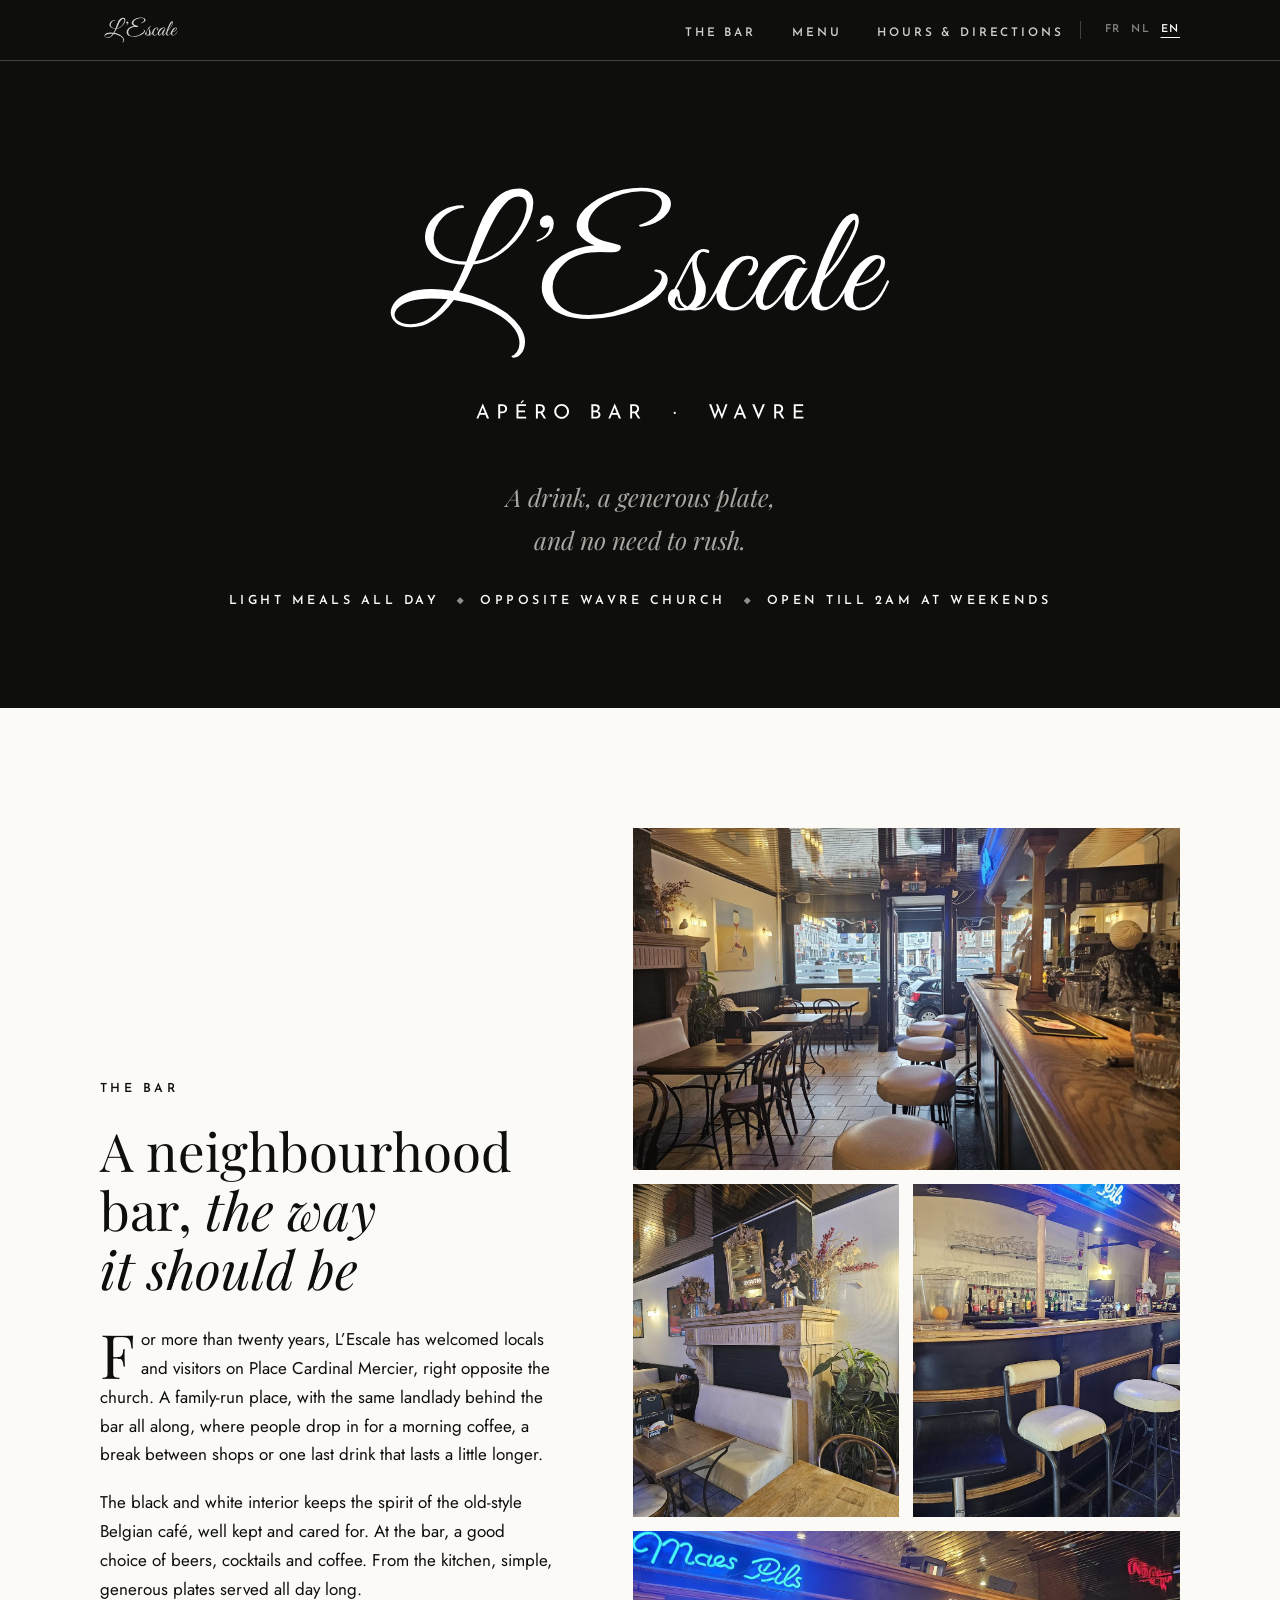
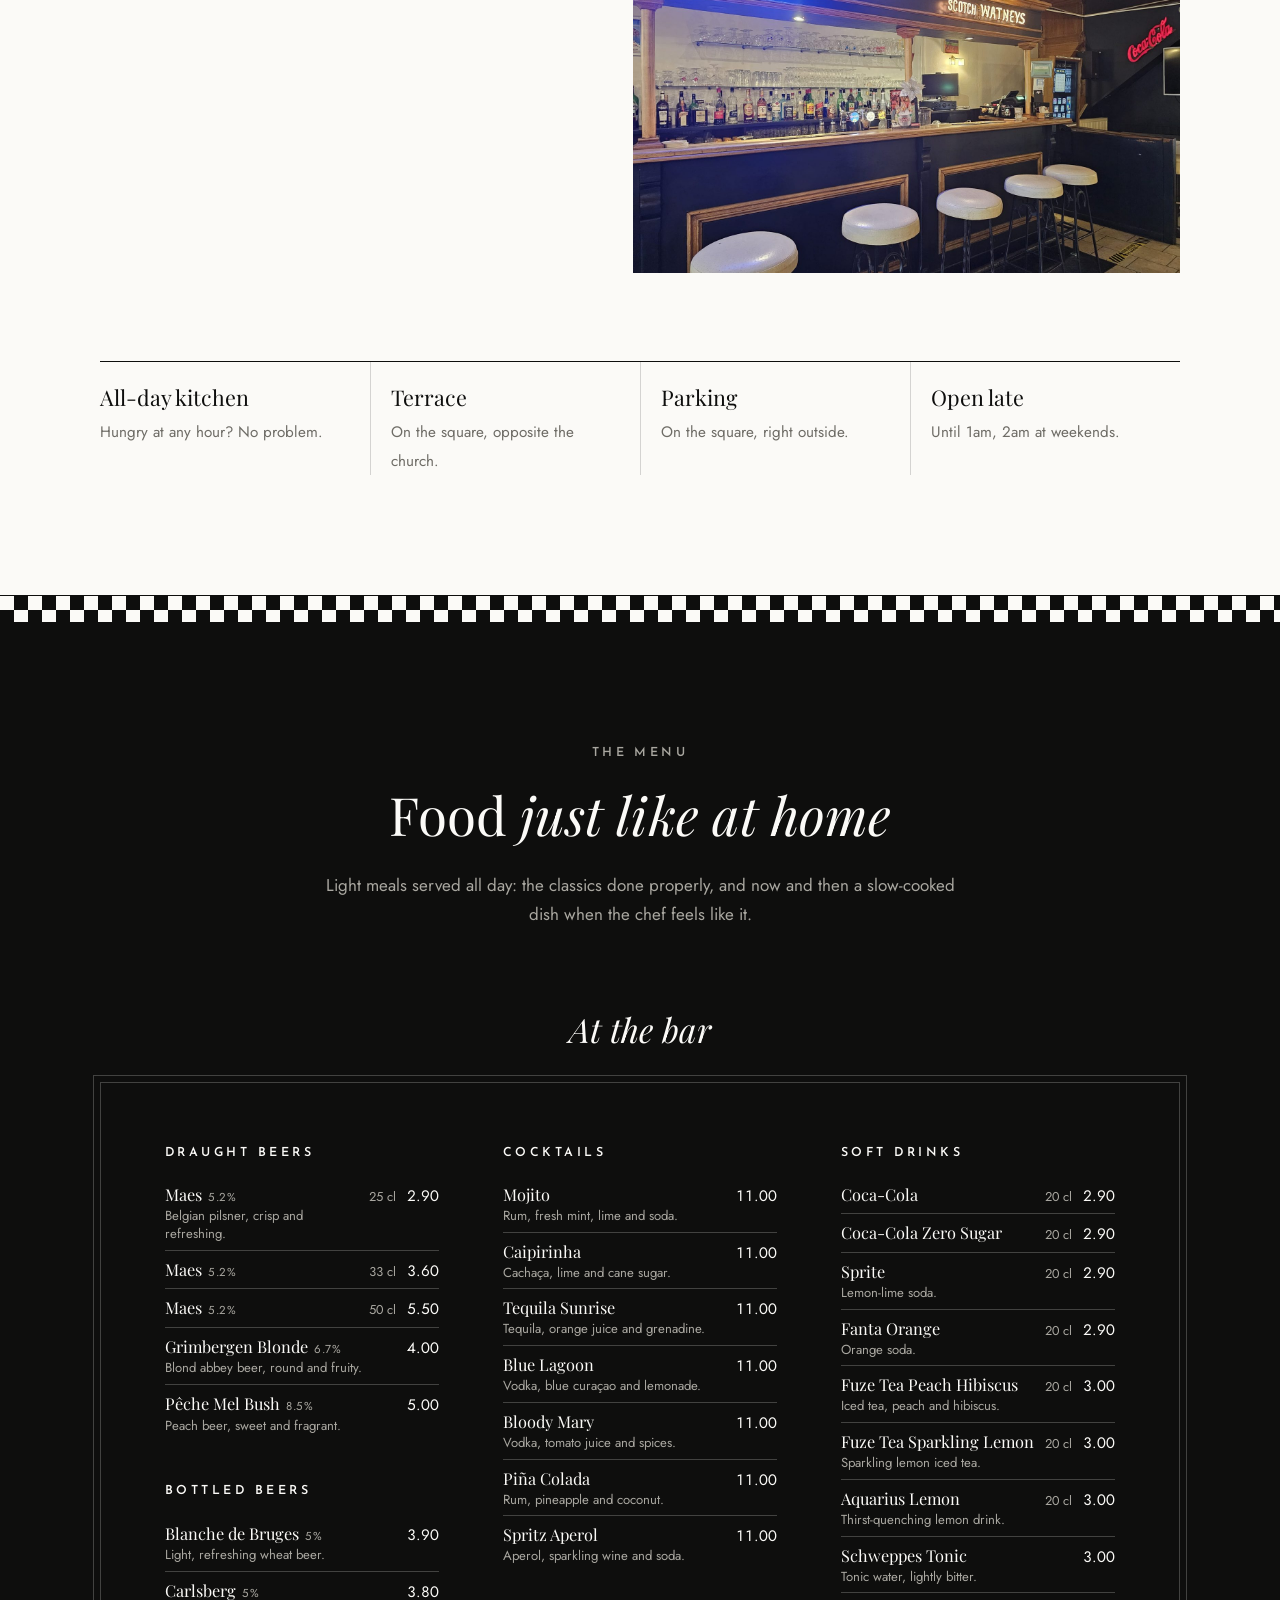
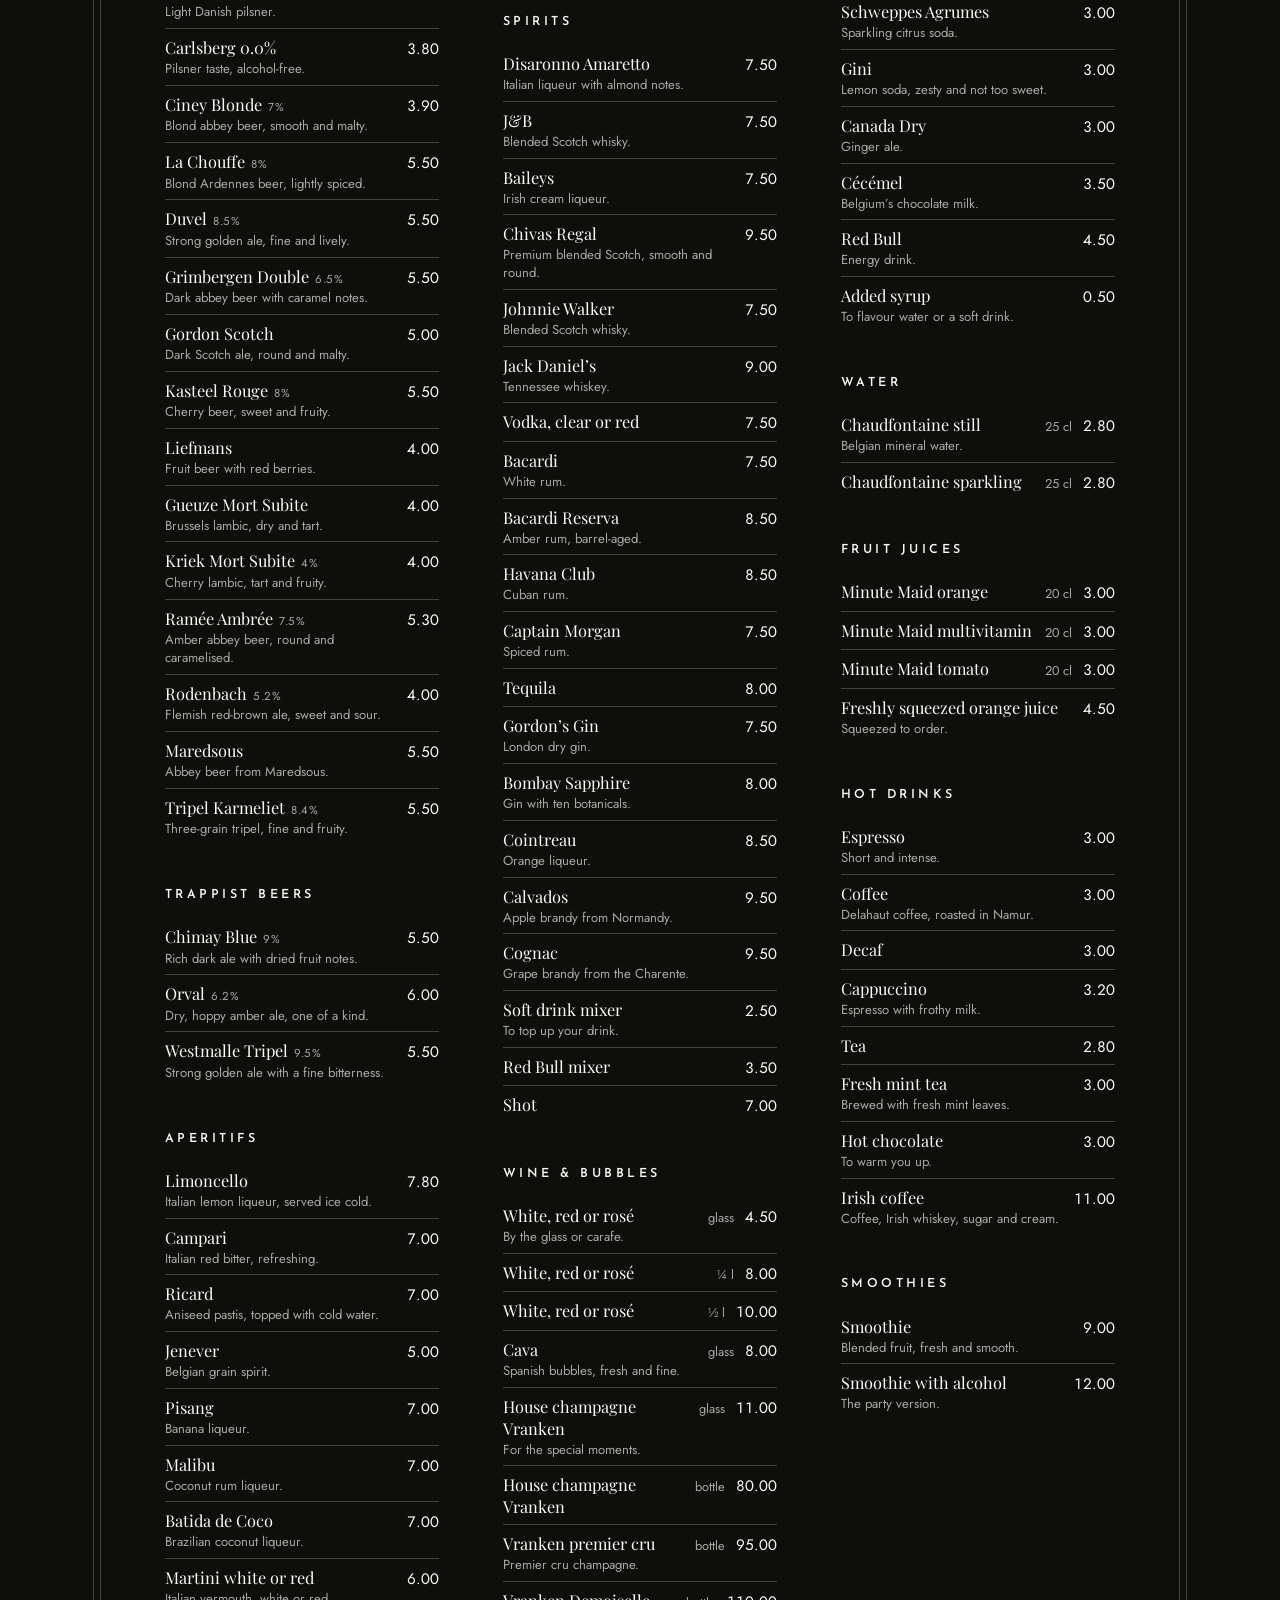
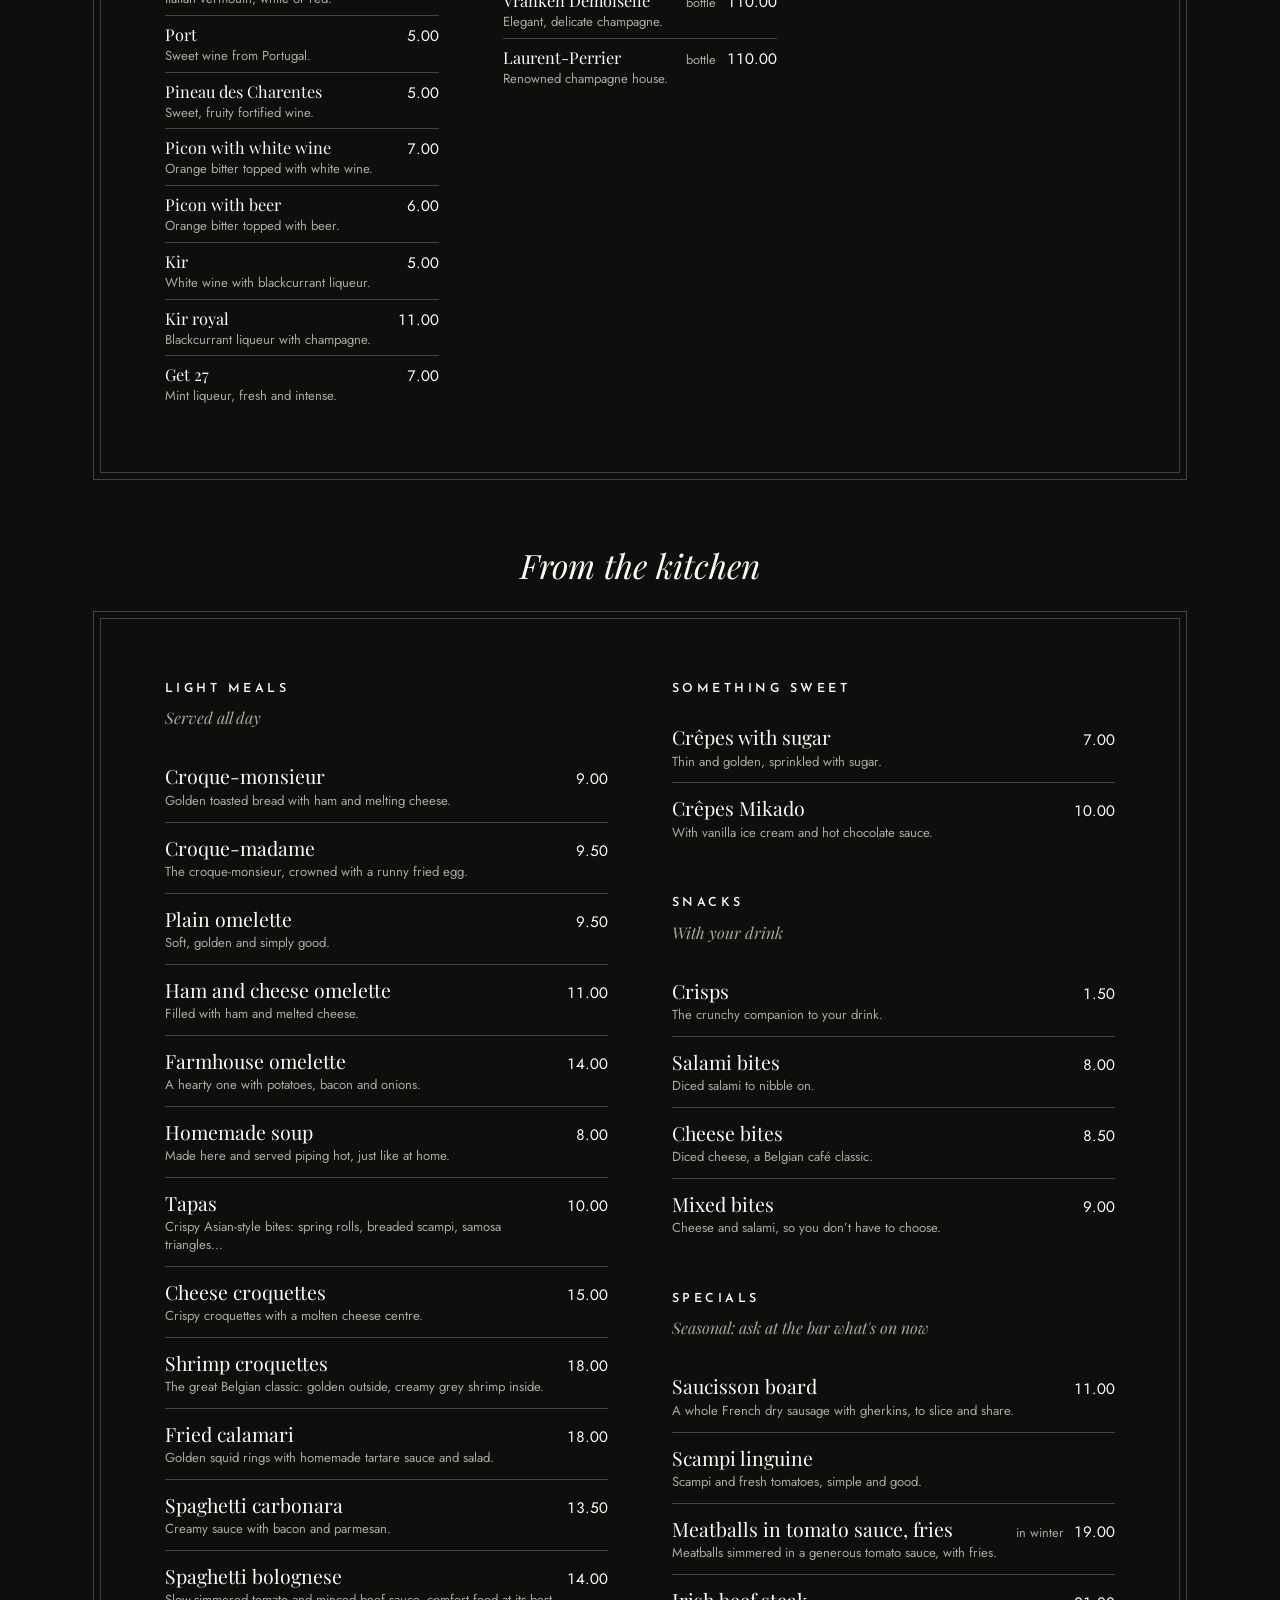
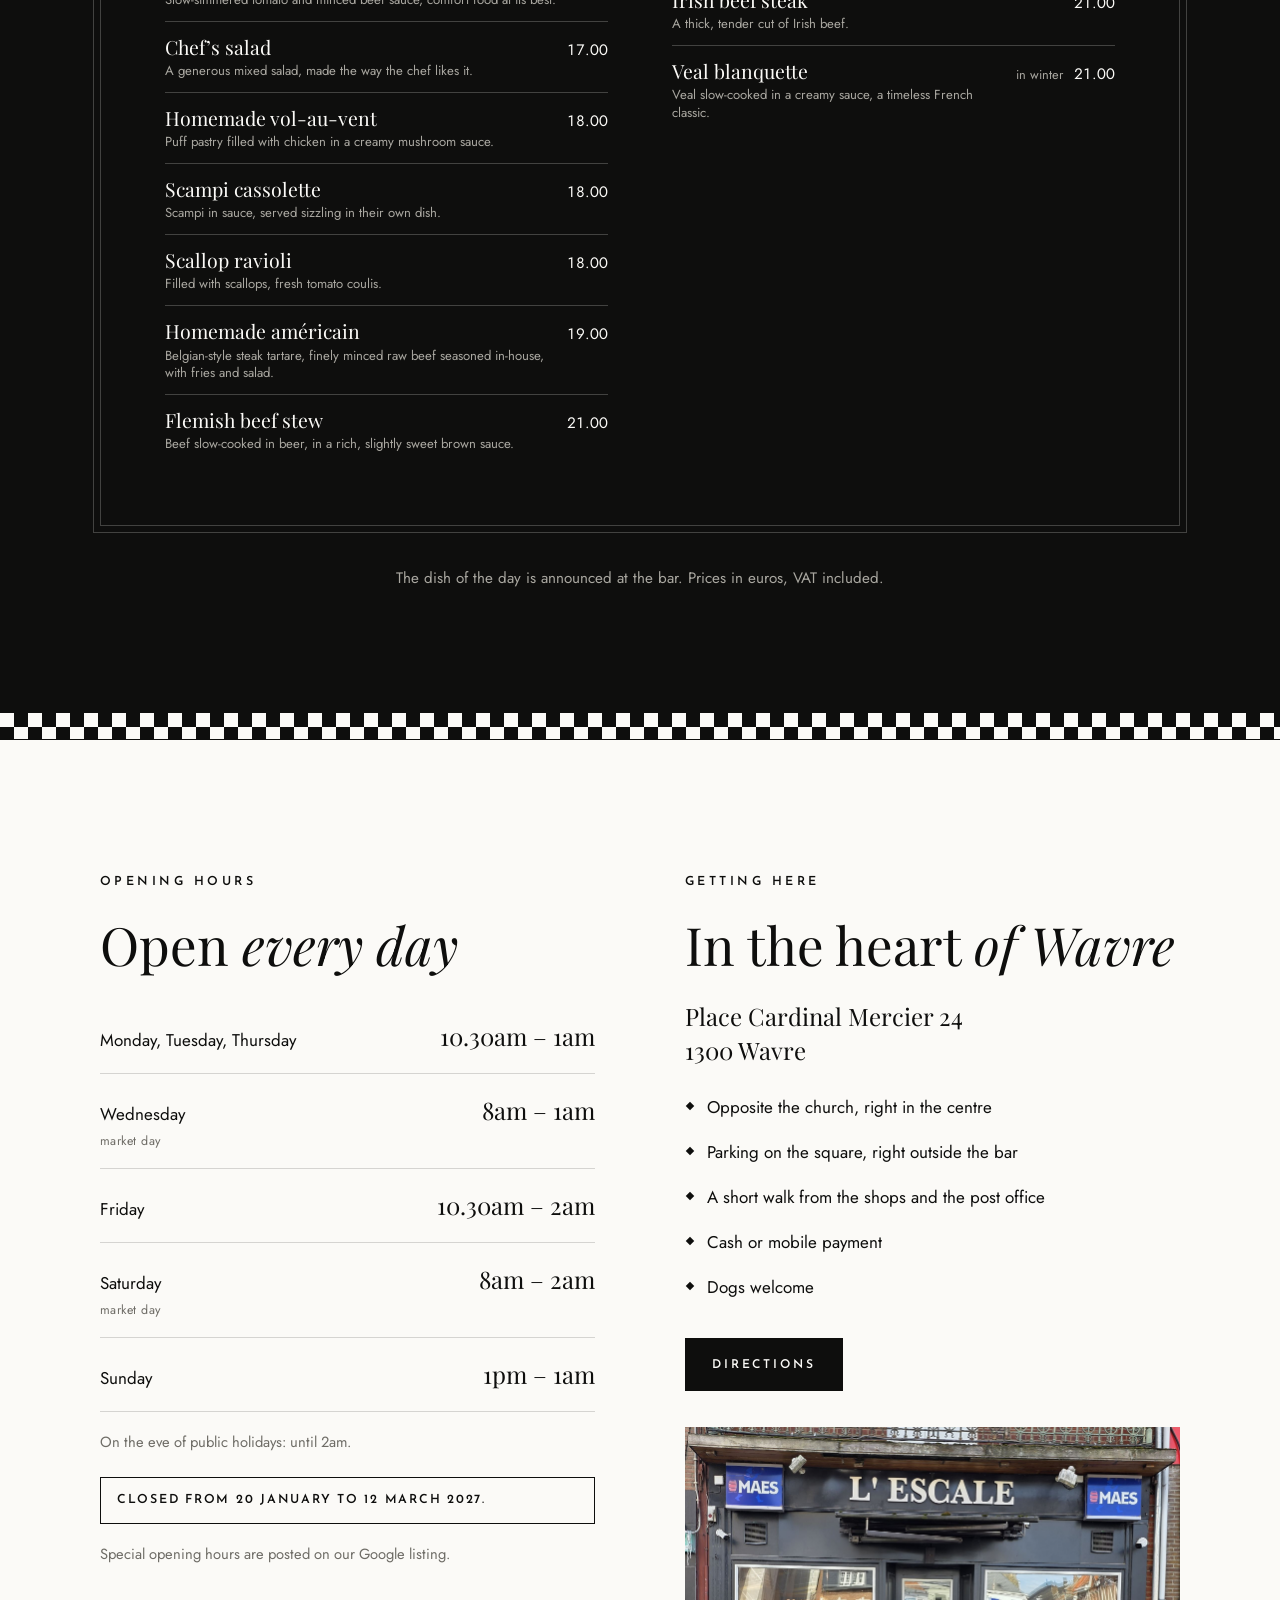
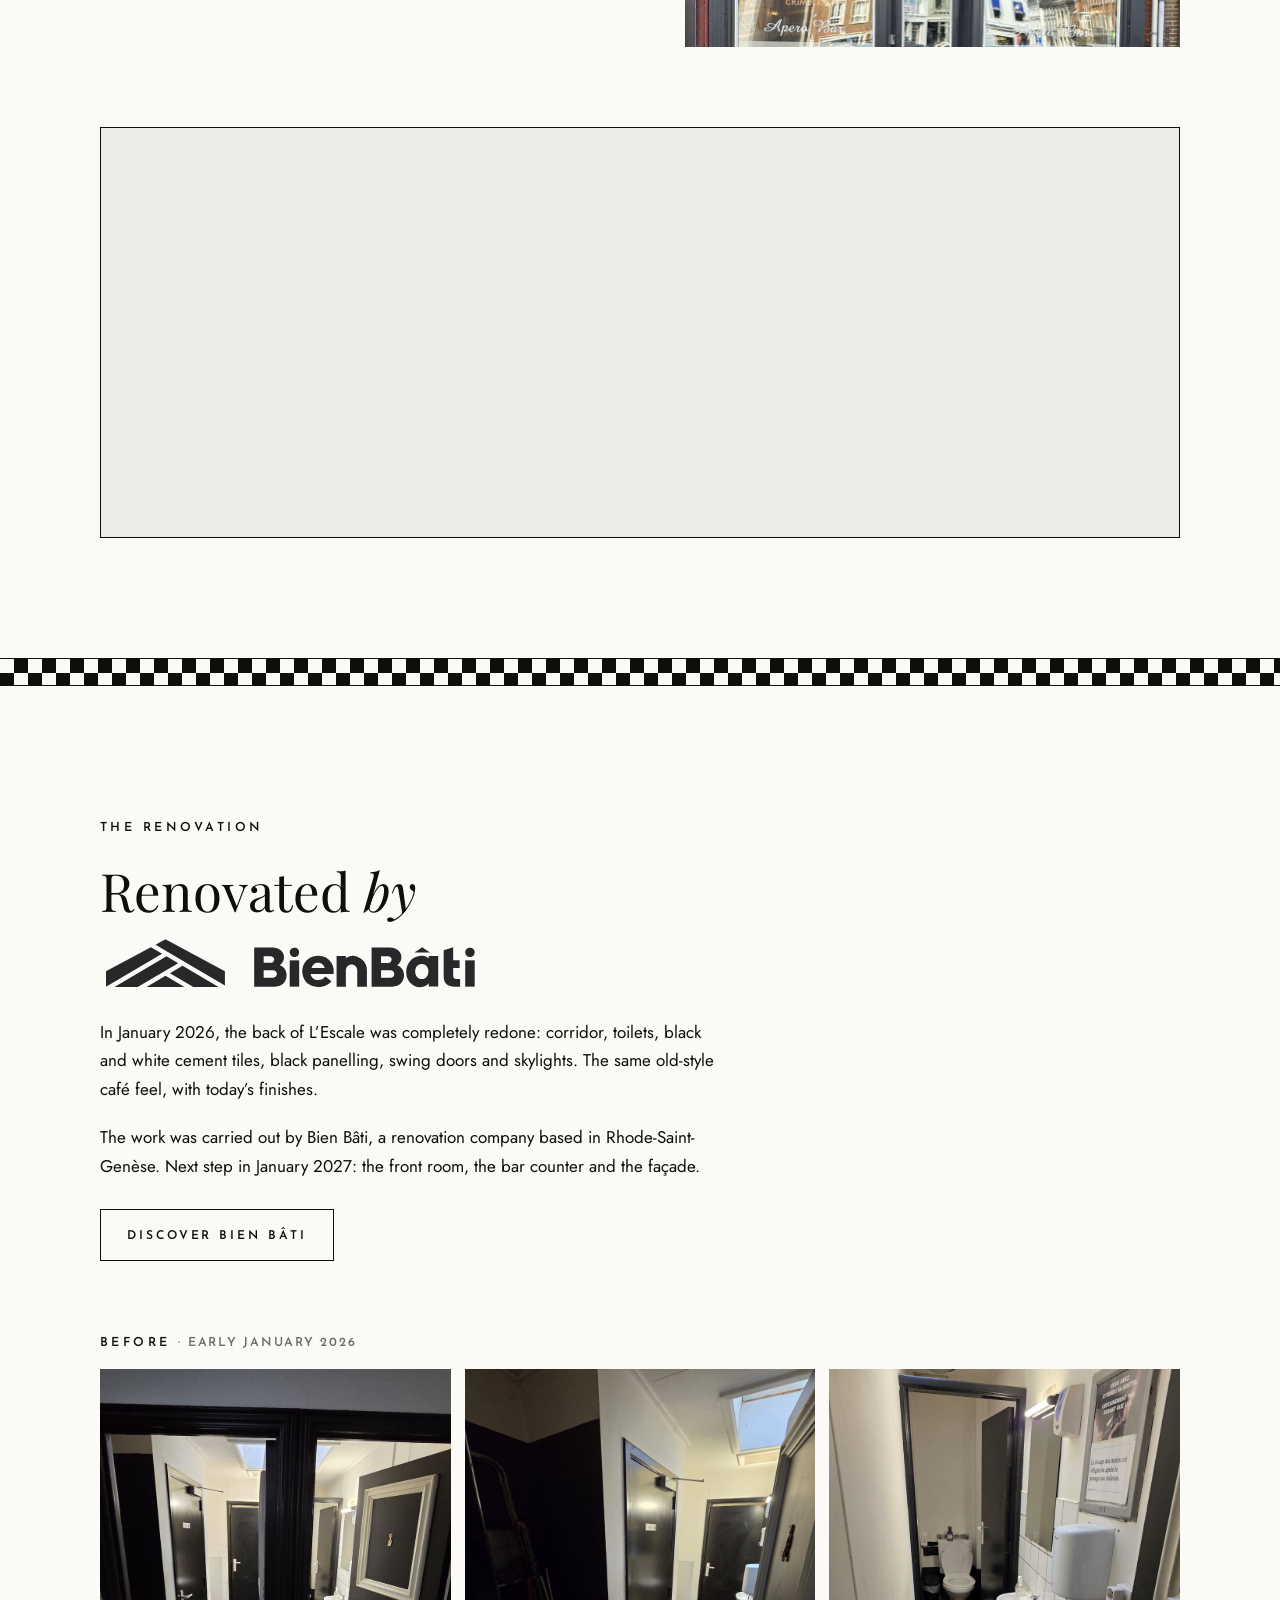
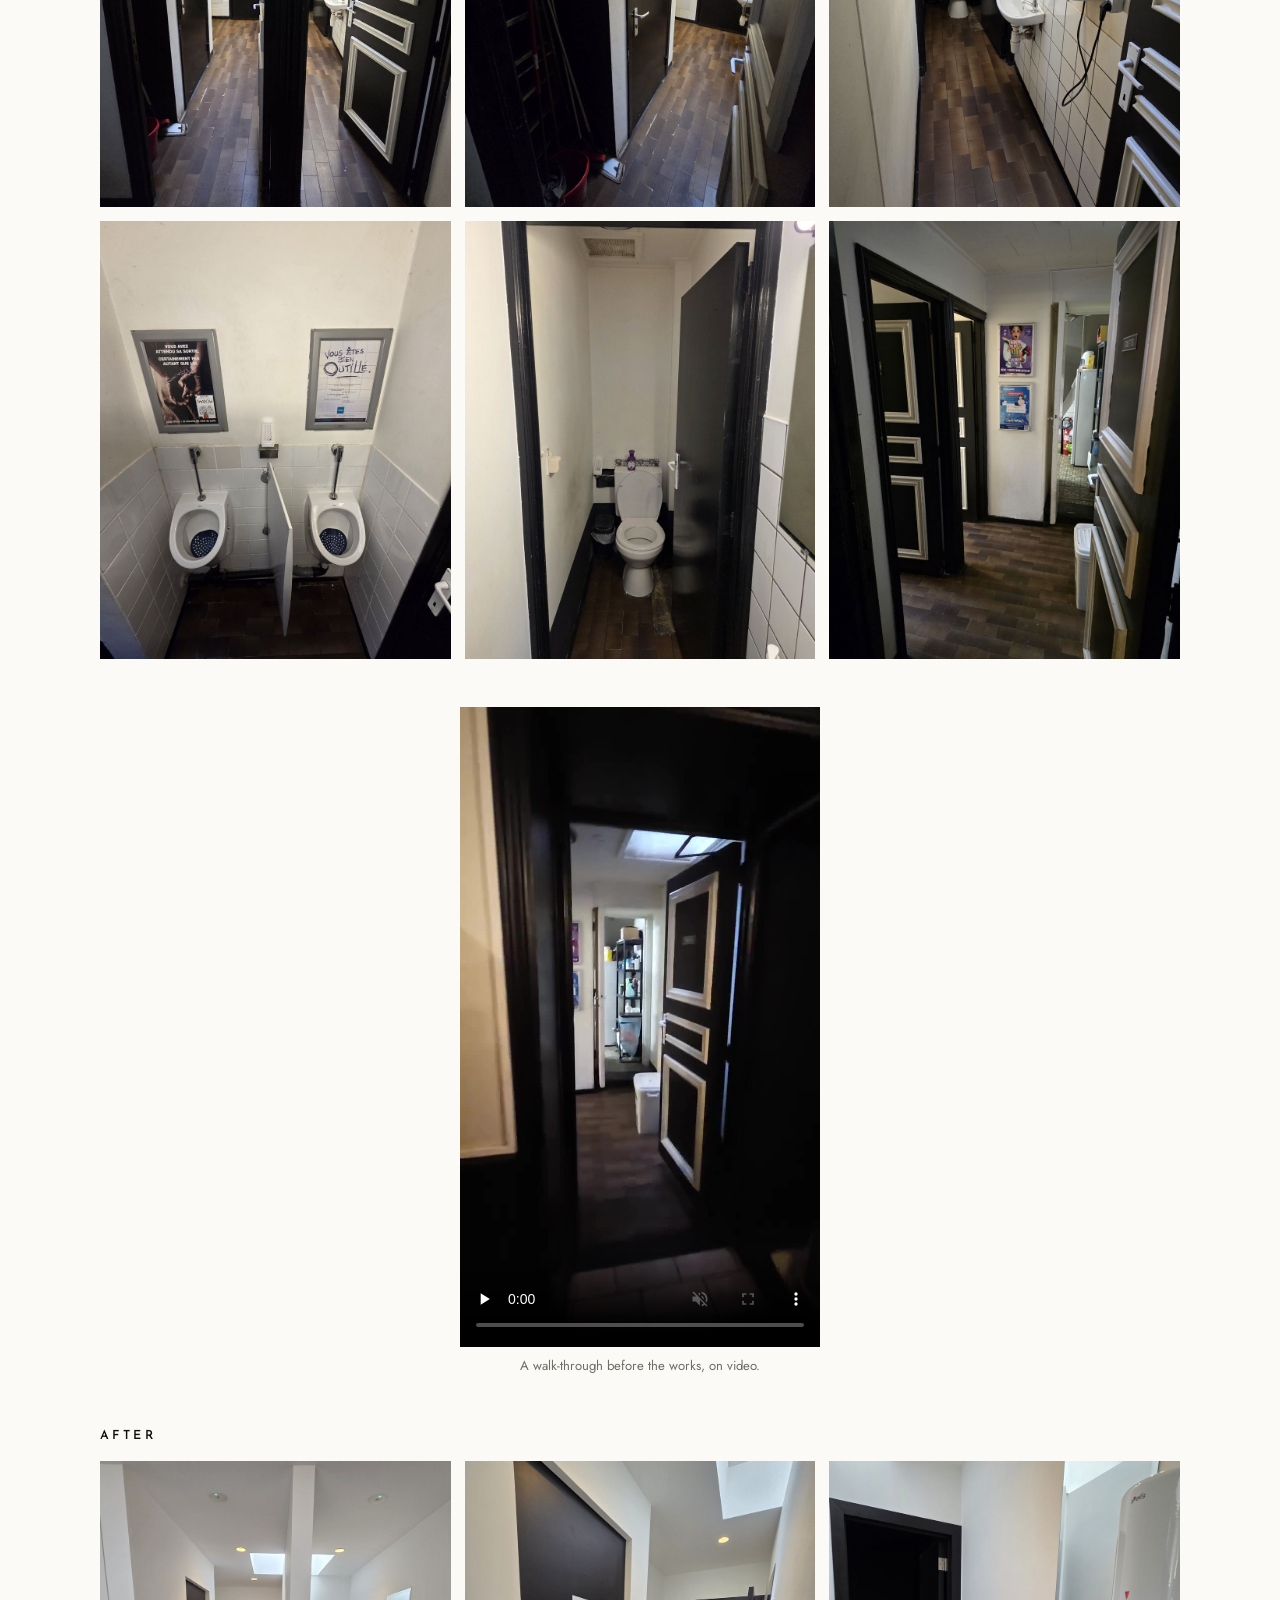
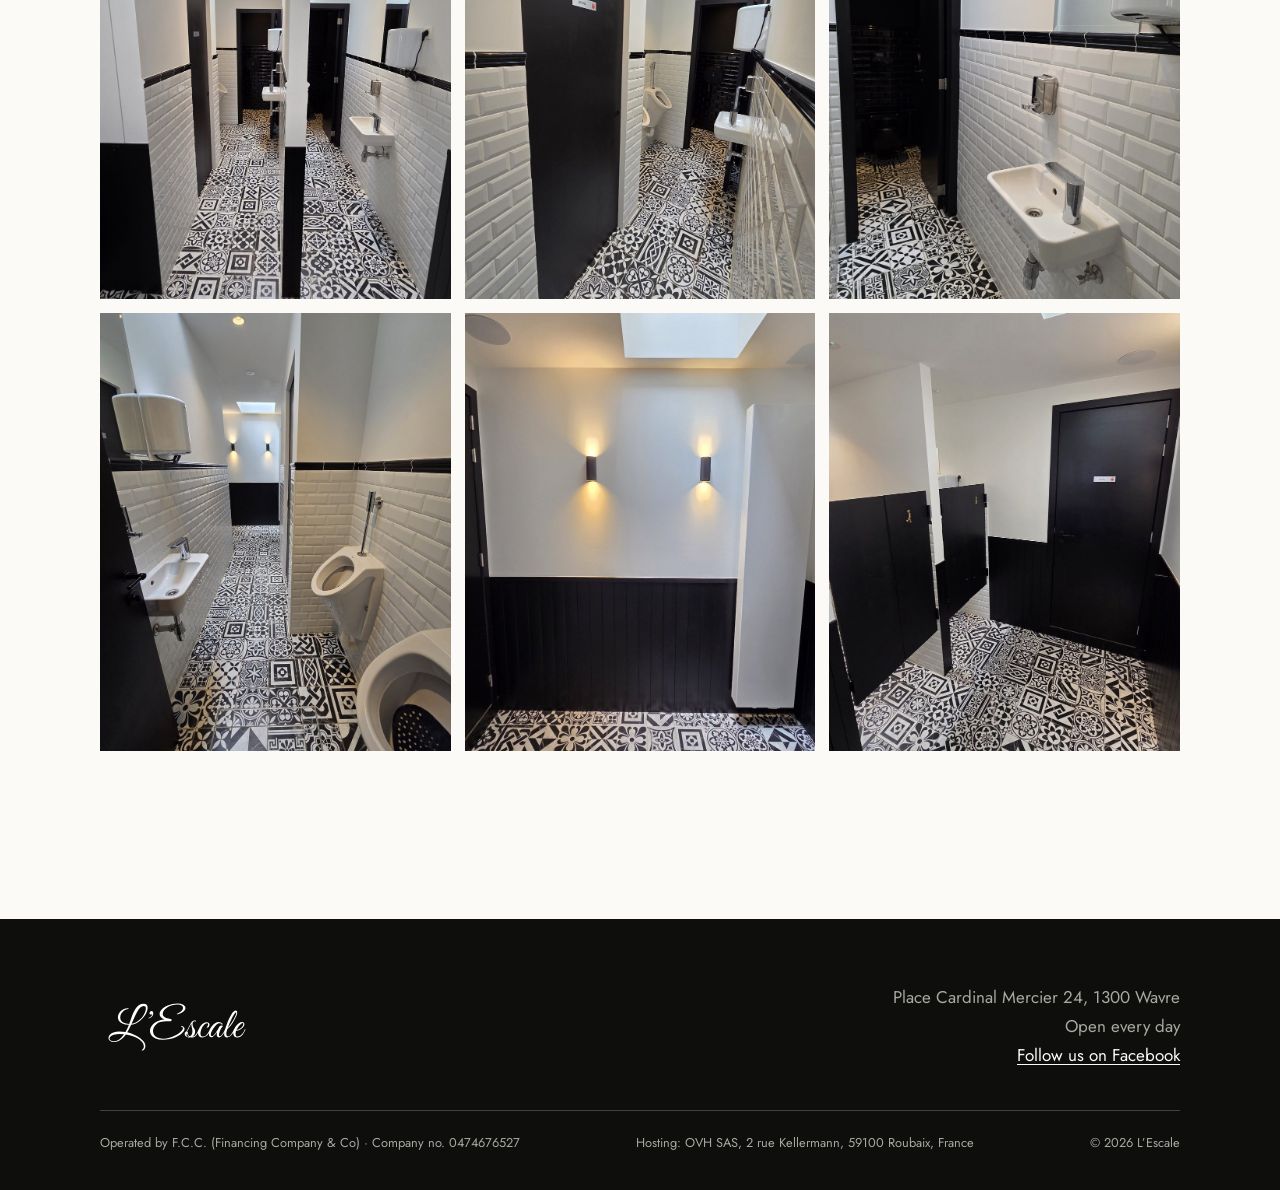
==== commit a75f7594: "Horaires d'ouverture détaillés ; carte : réponses de la patronne (Vranken, Delahaut, tapas, saisons)" ====
--- a/en/index.html
+++ b/en/index.html
@@ -23,7 +23,7 @@
 <meta property="og:locale" content="en_GB">
 <meta name="theme-color" content="#0e0e0d">
 <link rel="preload" href="../fonts/playfair-display-latin-400-normal.woff2" as="font" type="font/woff2" crossorigin>
-<link rel="stylesheet" href="../css/style.css?v=13">
+<link rel="stylesheet" href="../css/style.css?v=15">
 <script type="application/ld+json">
 {
   "@context": "https://schema.org",
@@ -43,6 +43,13 @@
   "paymentAccepted": "Cash, mobile payment",
   "sameAs": ["https://www.facebook.com/profile.php?id=100067364105003"],
   "servesCuisine": "Homestyle Belgian cooking",
+  "openingHoursSpecification": [
+    { "@type": "OpeningHoursSpecification", "dayOfWeek": ["Monday", "Tuesday", "Thursday"], "opens": "10:30", "closes": "01:00" },
+    { "@type": "OpeningHoursSpecification", "dayOfWeek": "Wednesday", "opens": "08:00", "closes": "01:00" },
+    { "@type": "OpeningHoursSpecification", "dayOfWeek": "Friday", "opens": "10:30", "closes": "02:00" },
+    { "@type": "OpeningHoursSpecification", "dayOfWeek": "Saturday", "opens": "08:00", "closes": "02:00" },
+    { "@type": "OpeningHoursSpecification", "dayOfWeek": "Sunday", "opens": "13:00", "closes": "01:00" }
+  ],
   "amenityFeature": [
     { "@type": "LocationFeatureSpecification", "name": "Terrace", "value": true }
   ]
@@ -120,19 +127,19 @@
     <div class="rubrique rubrique--compacte"><h4>Aperitifs</h4><ul><li><span>Limoncello<em>Italian lemon liqueur, served ice cold.</em></span><b>7.80</b></li><li><span>Campari<em>Italian red bitter, refreshing.</em></span><b>7.00</b></li><li><span>Ricard<em>Aniseed pastis, topped with cold water.</em></span><b>7.00</b></li><li><span>Jenever<em>Belgian grain spirit.</em></span><b>5.00</b></li><li><span>Pisang<em>Banana liqueur.</em></span><b>7.00</b></li><li><span>Malibu<em>Coconut rum liqueur.</em></span><b>7.00</b></li><li><span>Batida de Coco<em>Brazilian coconut liqueur.</em></span><b>7.00</b></li><li><span>Martini white or red<em>Italian vermouth, white or red.</em></span><b>6.00</b></li><li><span>Port<em>Sweet wine from Portugal.</em></span><b>5.00</b></li><li><span>Pineau des Charentes<em>Sweet, fruity fortified wine.</em></span><b>5.00</b></li><li><span>Picon with white wine<em>Orange bitter topped with white wine.</em></span><b>7.00</b></li><li><span>Picon with beer<em>Orange bitter topped with beer.</em></span><b>6.00</b></li><li><span>Kir<em>White wine with blackcurrant liqueur.</em></span><b>5.00</b></li><li><span>Kir royal<em>Blackcurrant liqueur with champagne.</em></span><b>11.00</b></li><li><span>Get 27<em>Mint liqueur, fresh and intense.</em></span><b>7.00</b></li></ul></div>
     <div class="rubrique rubrique--compacte"><h4>Cocktails</h4><ul><li><span>Mojito<em>Rum, fresh mint, lime and soda.</em></span><b>11.00</b></li><li><span>Caipirinha<em>Cachaça, lime and cane sugar.</em></span><b>11.00</b></li><li><span>Tequila Sunrise<em>Tequila, orange juice and grenadine.</em></span><b>11.00</b></li><li><span>Blue Lagoon<em>Vodka, blue curaçao and lemonade.</em></span><b>11.00</b></li><li><span>Bloody Mary<em>Vodka, tomato juice and spices.</em></span><b>11.00</b></li><li><span>Piña Colada<em>Rum, pineapple and coconut.</em></span><b>11.00</b></li><li><span>Spritz Aperol<em>Aperol, sparkling wine and soda.</em></span><b>11.00</b></li></ul></div>
     <div class="rubrique rubrique--compacte"><h4>Spirits</h4><ul><li><span>Disaronno Amaretto<em>Italian liqueur with almond notes.</em></span><b>7.50</b></li><li><span>J&amp;B<em>Blended Scotch whisky.</em></span><b>7.50</b></li><li><span>Baileys<em>Irish cream liqueur.</em></span><b>7.50</b></li><li><span>Chivas Regal<em>Premium blended Scotch, smooth and round.</em></span><b>9.50</b></li><li><span>Johnnie Walker<em>Blended Scotch whisky.</em></span><b>7.50</b></li><li><span>Jack Daniel’s<em>Tennessee whiskey.</em></span><b>9.00</b></li><li><span>Vodka, clear or red</span><b>7.50</b></li><li><span>Bacardi<em>White rum.</em></span><b>7.50</b></li><li><span>Bacardi Reserva<em>Amber rum, barrel-aged.</em></span><b>8.50</b></li><li><span>Havana Club<em>Cuban rum.</em></span><b>8.50</b></li><li><span>Captain Morgan<em>Spiced rum.</em></span><b>7.50</b></li><li><span>Tequila</span><b>8.00</b></li><li><span>Gordon’s Gin<em>London dry gin.</em></span><b>7.50</b></li><li><span>Bombay Sapphire<em>Gin with ten botanicals.</em></span><b>8.00</b></li><li><span>Cointreau<em>Orange liqueur.</em></span><b>8.50</b></li><li><span>Calvados<em>Apple brandy from Normandy.</em></span><b>9.50</b></li><li><span>Cognac<em>Grape brandy from the Charente.</em></span><b>9.50</b></li><li><span>Soft drink mixer<em>To top up your drink.</em></span><b>2.50</b></li><li><span>Red Bull mixer</span><b>3.50</b></li><li><span>Shot</span><b>7.00</b></li></ul></div>
-    <div class="rubrique rubrique--compacte"><h4>Wine & bubbles</h4><ul><li><span>White, red or rosé<em>By the glass or carafe.</em></span><b><small>glass</small> 4.50</b></li><li><span>White, red or rosé</span><b><small>¼ l</small> 8.00</b></li><li><span>White, red or rosé</span><b><small>½ l</small> 10.00</b></li><li><span>Cava<em>Spanish bubbles, fresh and fine.</em></span><b><small>glass</small> 8.00</b></li><li><span>Champagne<em>For the special moments.</em></span><b><small>glass</small> 11.00</b></li><li><span>Champagne</span><b><small>bottle</small> 80.00</b></li><li><span>Vranken premier cru<em>Premier cru champagne.</em></span><b><small>bottle</small> 95.00</b></li><li><span>Vranken Demoiselle<em>Elegant, delicate champagne.</em></span><b><small>bottle</small> 110.00</b></li><li><span>Laurent-Perrier<em>Renowned champagne house.</em></span><b><small>bottle</small> 110.00</b></li></ul></div>
+    <div class="rubrique rubrique--compacte"><h4>Wine & bubbles</h4><ul><li><span>White, red or rosé<em>By the glass or carafe.</em></span><b><small>glass</small> 4.50</b></li><li><span>White, red or rosé</span><b><small>¼ l</small> 8.00</b></li><li><span>White, red or rosé</span><b><small>½ l</small> 10.00</b></li><li><span>Cava<em>Spanish bubbles, fresh and fine.</em></span><b><small>glass</small> 8.00</b></li><li><span>House champagne Vranken<em>For the special moments.</em></span><b><small>glass</small> 11.00</b></li><li><span>House champagne Vranken</span><b><small>bottle</small> 80.00</b></li><li><span>Vranken premier cru<em>Premier cru champagne.</em></span><b><small>bottle</small> 95.00</b></li><li><span>Vranken Demoiselle<em>Elegant, delicate champagne.</em></span><b><small>bottle</small> 110.00</b></li><li><span>Laurent-Perrier<em>Renowned champagne house.</em></span><b><small>bottle</small> 110.00</b></li></ul></div>
     <div class="rubrique rubrique--compacte"><h4>Soft drinks</h4><ul><li><span>Coca-Cola</span><b><small>20 cl</small> 2.90</b></li><li><span>Coca-Cola Zero Sugar</span><b><small>20 cl</small> 2.90</b></li><li><span>Sprite<em>Lemon-lime soda.</em></span><b><small>20 cl</small> 2.90</b></li><li><span>Fanta Orange<em>Orange soda.</em></span><b><small>20 cl</small> 2.90</b></li><li><span>Fuze Tea Peach Hibiscus<em>Iced tea, peach and hibiscus.</em></span><b><small>20 cl</small> 3.00</b></li><li><span>Fuze Tea Sparkling Lemon<em>Sparkling lemon iced tea.</em></span><b><small>20 cl</small> 3.00</b></li><li><span>Aquarius Lemon<em>Thirst-quenching lemon drink.</em></span><b><small>20 cl</small> 3.00</b></li><li><span>Schweppes Tonic<em>Tonic water, lightly bitter.</em></span><b>3.00</b></li><li><span>Schweppes Agrumes<em>Sparkling citrus soda.</em></span><b>3.00</b></li><li><span>Gini<em>Lemon soda, zesty and not too sweet.</em></span><b>3.00</b></li><li><span>Canada Dry<em>Ginger ale.</em></span><b>3.00</b></li><li><span>Cécémel<em>Belgium’s chocolate milk.</em></span><b>3.50</b></li><li><span>Red Bull<em>Energy drink.</em></span><b>4.50</b></li><li><span>Added syrup<em>To flavour water or a soft drink.</em></span><b>0.50</b></li></ul></div>
     <div class="rubrique rubrique--compacte"><h4>Water</h4><ul><li><span>Chaudfontaine still<em>Belgian mineral water.</em></span><b><small>25 cl</small> 2.80</b></li><li><span>Chaudfontaine sparkling</span><b><small>25 cl</small> 2.80</b></li></ul></div>
     <div class="rubrique rubrique--compacte"><h4>Fruit juices</h4><ul><li><span>Minute Maid orange</span><b><small>20 cl</small> 3.00</b></li><li><span>Minute Maid multivitamin</span><b><small>20 cl</small> 3.00</b></li><li><span>Minute Maid tomato</span><b><small>20 cl</small> 3.00</b></li><li><span>Freshly squeezed orange juice<em>Squeezed to order.</em></span><b>4.50</b></li></ul></div>
-    <div class="rubrique rubrique--compacte"><h4>Hot drinks</h4><ul><li><span>Espresso<em>Short and intense.</em></span><b>3.00</b></li><li><span>Coffee</span><b>3.00</b></li><li><span>Decaf</span><b>3.00</b></li><li><span>Cappuccino<em>Espresso with frothy milk.</em></span><b>3.20</b></li><li><span>Tea</span><b>2.80</b></li><li><span>Fresh mint tea<em>Brewed with fresh mint leaves.</em></span><b>3.00</b></li><li><span>Hot chocolate<em>To warm you up.</em></span><b>3.00</b></li><li><span>Irish coffee<em>Coffee, Irish whiskey, sugar and cream.</em></span><b>11.00</b></li></ul></div>
+    <div class="rubrique rubrique--compacte"><h4>Hot drinks</h4><ul><li><span>Espresso<em>Short and intense.</em></span><b>3.00</b></li><li><span>Coffee<em>Delahaut coffee, roasted in Namur.</em></span><b>3.00</b></li><li><span>Decaf</span><b>3.00</b></li><li><span>Cappuccino<em>Espresso with frothy milk.</em></span><b>3.20</b></li><li><span>Tea</span><b>2.80</b></li><li><span>Fresh mint tea<em>Brewed with fresh mint leaves.</em></span><b>3.00</b></li><li><span>Hot chocolate<em>To warm you up.</em></span><b>3.00</b></li><li><span>Irish coffee<em>Coffee, Irish whiskey, sugar and cream.</em></span><b>11.00</b></li></ul></div>
     <div class="rubrique rubrique--compacte"><h4>Smoothies</h4><ul><li><span>Smoothie<em>Blended fruit, fresh and smooth.</em></span><b>9.00</b></li><li><span>Smoothie with alcohol<em>The party version.</em></span><b>12.00</b></li></ul></div>
     </div>
     <h3 class="carte__partie">From the kitchen</h3>
     <div class="carte__cadre carte__cadre--cuisine">
-    <div class="rubrique"><h4>Light meals</h4><p class="quand">Served all day</p><ul><li><span>Croque-monsieur<em>Golden toasted bread with ham and melting cheese.</em></span><b>9.00</b></li><li><span>Croque-madame<em>The croque-monsieur, crowned with a runny fried egg.</em></span><b>9.50</b></li><li><span>Plain omelette<em>Soft, golden and simply good.</em></span><b>9.50</b></li><li><span>Ham and cheese omelette<em>Filled with ham and melted cheese.</em></span><b>11.00</b></li><li><span>Farmhouse omelette<em>A hearty one with potatoes, bacon and onions.</em></span><b>14.00</b></li><li><span>Homemade soup<em>Made here and served piping hot, just like at home.</em></span><b>8.00</b></li><li><span>Tapas<em>Small bites to share over a drink.</em></span><b>10.00</b></li><li><span>Cheese croquettes<em>Crispy croquettes with a molten cheese centre.</em></span><b>15.00</b></li><li><span>Shrimp croquettes<em>The great Belgian classic: golden outside, creamy grey shrimp inside.</em></span><b>18.00</b></li><li><span>Fried calamari<em>Golden squid rings with homemade tartare sauce and salad.</em></span><b>18.00</b></li><li><span>Spaghetti carbonara<em>Creamy sauce with bacon and parmesan.</em></span><b>13.50</b></li><li><span>Spaghetti bolognese<em>Slow-simmered tomato and minced beef sauce, comfort food at its best.</em></span><b>14.00</b></li><li><span>Chef’s salad<em>A generous mixed salad, made the way the chef likes it.</em></span><b>17.00</b></li><li><span>Homemade vol-au-vent<em>Puff pastry filled with chicken in a creamy mushroom sauce.</em></span><b>18.00</b></li><li><span>Scampi cassolette<em>Scampi in sauce, served sizzling in their own dish.</em></span><b>18.00</b></li><li><span>Scallop ravioli<em>Filled with scallops, fresh tomato coulis.</em></span><b>18.00</b></li><li><span>Homemade américain<em>Belgian-style steak tartare, finely minced raw beef seasoned in-house, with fries and salad.</em></span><b>19.00</b></li><li><span>Flemish beef stew<em>Beef slow-cooked in beer, in a rich, slightly sweet brown sauce.</em></span><b>21.00</b></li></ul></div>
+    <div class="rubrique"><h4>Light meals</h4><p class="quand">Served all day</p><ul><li><span>Croque-monsieur<em>Golden toasted bread with ham and melting cheese.</em></span><b>9.00</b></li><li><span>Croque-madame<em>The croque-monsieur, crowned with a runny fried egg.</em></span><b>9.50</b></li><li><span>Plain omelette<em>Soft, golden and simply good.</em></span><b>9.50</b></li><li><span>Ham and cheese omelette<em>Filled with ham and melted cheese.</em></span><b>11.00</b></li><li><span>Farmhouse omelette<em>A hearty one with potatoes, bacon and onions.</em></span><b>14.00</b></li><li><span>Homemade soup<em>Made here and served piping hot, just like at home.</em></span><b>8.00</b></li><li><span>Tapas<em>Crispy Asian-style bites: spring rolls, breaded scampi, samosa triangles…</em></span><b>10.00</b></li><li><span>Cheese croquettes<em>Crispy croquettes with a molten cheese centre.</em></span><b>15.00</b></li><li><span>Shrimp croquettes<em>The great Belgian classic: golden outside, creamy grey shrimp inside.</em></span><b>18.00</b></li><li><span>Fried calamari<em>Golden squid rings with homemade tartare sauce and salad.</em></span><b>18.00</b></li><li><span>Spaghetti carbonara<em>Creamy sauce with bacon and parmesan.</em></span><b>13.50</b></li><li><span>Spaghetti bolognese<em>Slow-simmered tomato and minced beef sauce, comfort food at its best.</em></span><b>14.00</b></li><li><span>Chef’s salad<em>A generous mixed salad, made the way the chef likes it.</em></span><b>17.00</b></li><li><span>Homemade vol-au-vent<em>Puff pastry filled with chicken in a creamy mushroom sauce.</em></span><b>18.00</b></li><li><span>Scampi cassolette<em>Scampi in sauce, served sizzling in their own dish.</em></span><b>18.00</b></li><li><span>Scallop ravioli<em>Filled with scallops, fresh tomato coulis.</em></span><b>18.00</b></li><li><span>Homemade américain<em>Belgian-style steak tartare, finely minced raw beef seasoned in-house, with fries and salad.</em></span><b>19.00</b></li><li><span>Flemish beef stew<em>Beef slow-cooked in beer, in a rich, slightly sweet brown sauce.</em></span><b>21.00</b></li></ul></div>
     <div class="rubrique"><h4>Something sweet</h4><ul><li><span>Crêpes with sugar<em>Thin and golden, sprinkled with sugar.</em></span><b>7.00</b></li><li><span>Crêpes Mikado<em>With vanilla ice cream and hot chocolate sauce.</em></span><b>10.00</b></li></ul></div>
     <div class="rubrique"><h4>Snacks</h4><p class="quand">With your drink</p><ul><li><span>Crisps<em>The crunchy companion to your drink.</em></span><b>1.50</b></li><li><span>Salami bites<em>Diced salami to nibble on.</em></span><b>8.00</b></li><li><span>Cheese bites<em>Diced cheese, a Belgian café classic.</em></span><b>8.50</b></li><li><span>Mixed bites<em>Cheese and salami, so you don’t have to choose.</em></span><b>9.00</b></li></ul></div>
-    <div class="rubrique"><h4>Specials</h4><p class="quand">They change regularly: ask at the bar what's on today</p><ul><li><span>Saucisson board<em>A whole French dry sausage with gherkins, to slice and share.</em></span><b>11.00</b></li><li><span>Scampi linguine<em>Scampi and fresh tomatoes, simple and good.</em></span></li><li><span>Meatballs in tomato sauce, fries<em>Meatballs simmered in a generous tomato sauce, with fries.</em></span><b>19.00</b></li><li><span>Irish beef steak<em>A thick, tender cut of Irish beef.</em></span><b>21.00</b></li><li><span>Veal blanquette<em>Veal slow-cooked in a creamy sauce, a timeless French classic.</em></span><b>21.00</b></li></ul></div>
+    <div class="rubrique"><h4>Specials</h4><p class="quand">Seasonal: ask at the bar what's on now</p><ul><li><span>Saucisson board<em>A whole French dry sausage with gherkins, to slice and share.</em></span><b>11.00</b></li><li><span>Scampi linguine<em>Scampi and fresh tomatoes, simple and good.</em></span></li><li><span>Meatballs in tomato sauce, fries<em>Meatballs simmered in a generous tomato sauce, with fries.</em></span><b><small>in winter</small> 19.00</b></li><li><span>Irish beef steak<em>A thick, tender cut of Irish beef.</em></span><b>21.00</b></li><li><span>Veal blanquette<em>Veal slow-cooked in a creamy sauce, a timeless French classic.</em></span><b><small>in winter</small> 21.00</b></li></ul></div>
     </div>
     <p class="carte__pied">The dish of the day is announced at the bar. Prices in euros, VAT included.</p>
     <!-- /CARTE -->
@@ -148,10 +155,14 @@
       <h2>Open <em>every day</em></h2>
       <table class="horaires">
         <tbody>
-          <tr><th scope="row">Sunday to Thursday</th><td>until 1am</td></tr>
-          <tr><th scope="row">Friday, Saturday and the eve of public holidays</th><td>until 2am</td></tr>
+          <tr><th scope="row">Monday, Tuesday, Thursday</th><td>10.30am – 1am</td></tr>
+          <tr><th scope="row">Wednesday <small>market day</small></th><td>8am – 1am</td></tr>
+          <tr><th scope="row">Friday</th><td>10.30am – 2am</td></tr>
+          <tr><th scope="row">Saturday <small>market day</small></th><td>8am – 2am</td></tr>
+          <tr><th scope="row">Sunday</th><td>1pm – 1am</td></tr>
         </tbody>
       </table>
+      <p class="note">On the eve of public holidays: until 2am.</p>
       <p class="fermeture">Closed from 20 January to 12 March 2027.</p>
       <p class="note">Special opening hours are posted on our Google listing.</p>
     </div>
--- a/css/style.css
+++ b/css/style.css
@@ -340,3 +340,4 @@
 .video-serie figcaption { margin-top: 8px; font-size: .82rem; color: var(--gris); text-align: center; }
 .logo-bb { display: block; height: 1.05em; width: auto; margin-top: .3em; }
 .rubrique li .deg { font-style: normal; font-family: var(--f-texte); font-size: .72rem; letter-spacing: .04em; color: var(--gris-clair); white-space: nowrap; margin-left: .2em; }
+.horaires th small { display: block; font-size: .78rem; color: var(--gris); letter-spacing: .04em; margin-top: 2px; }
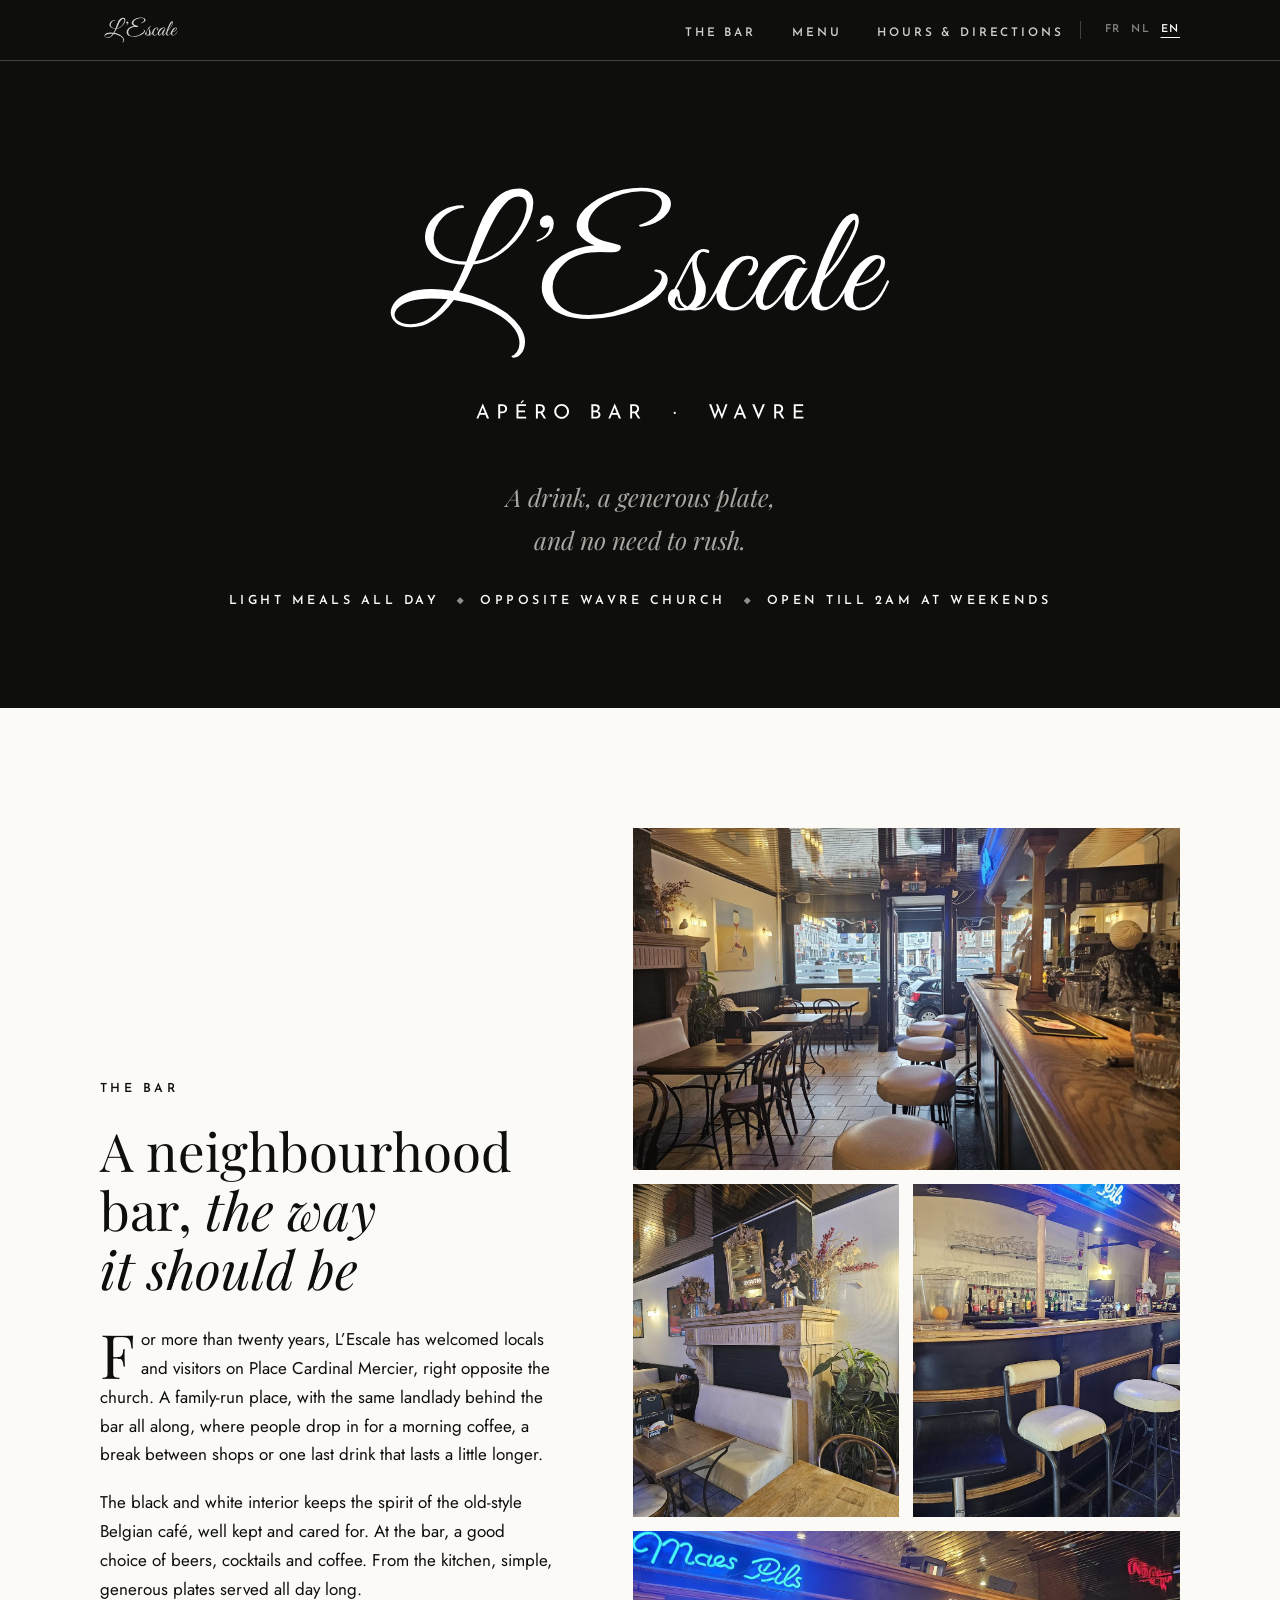
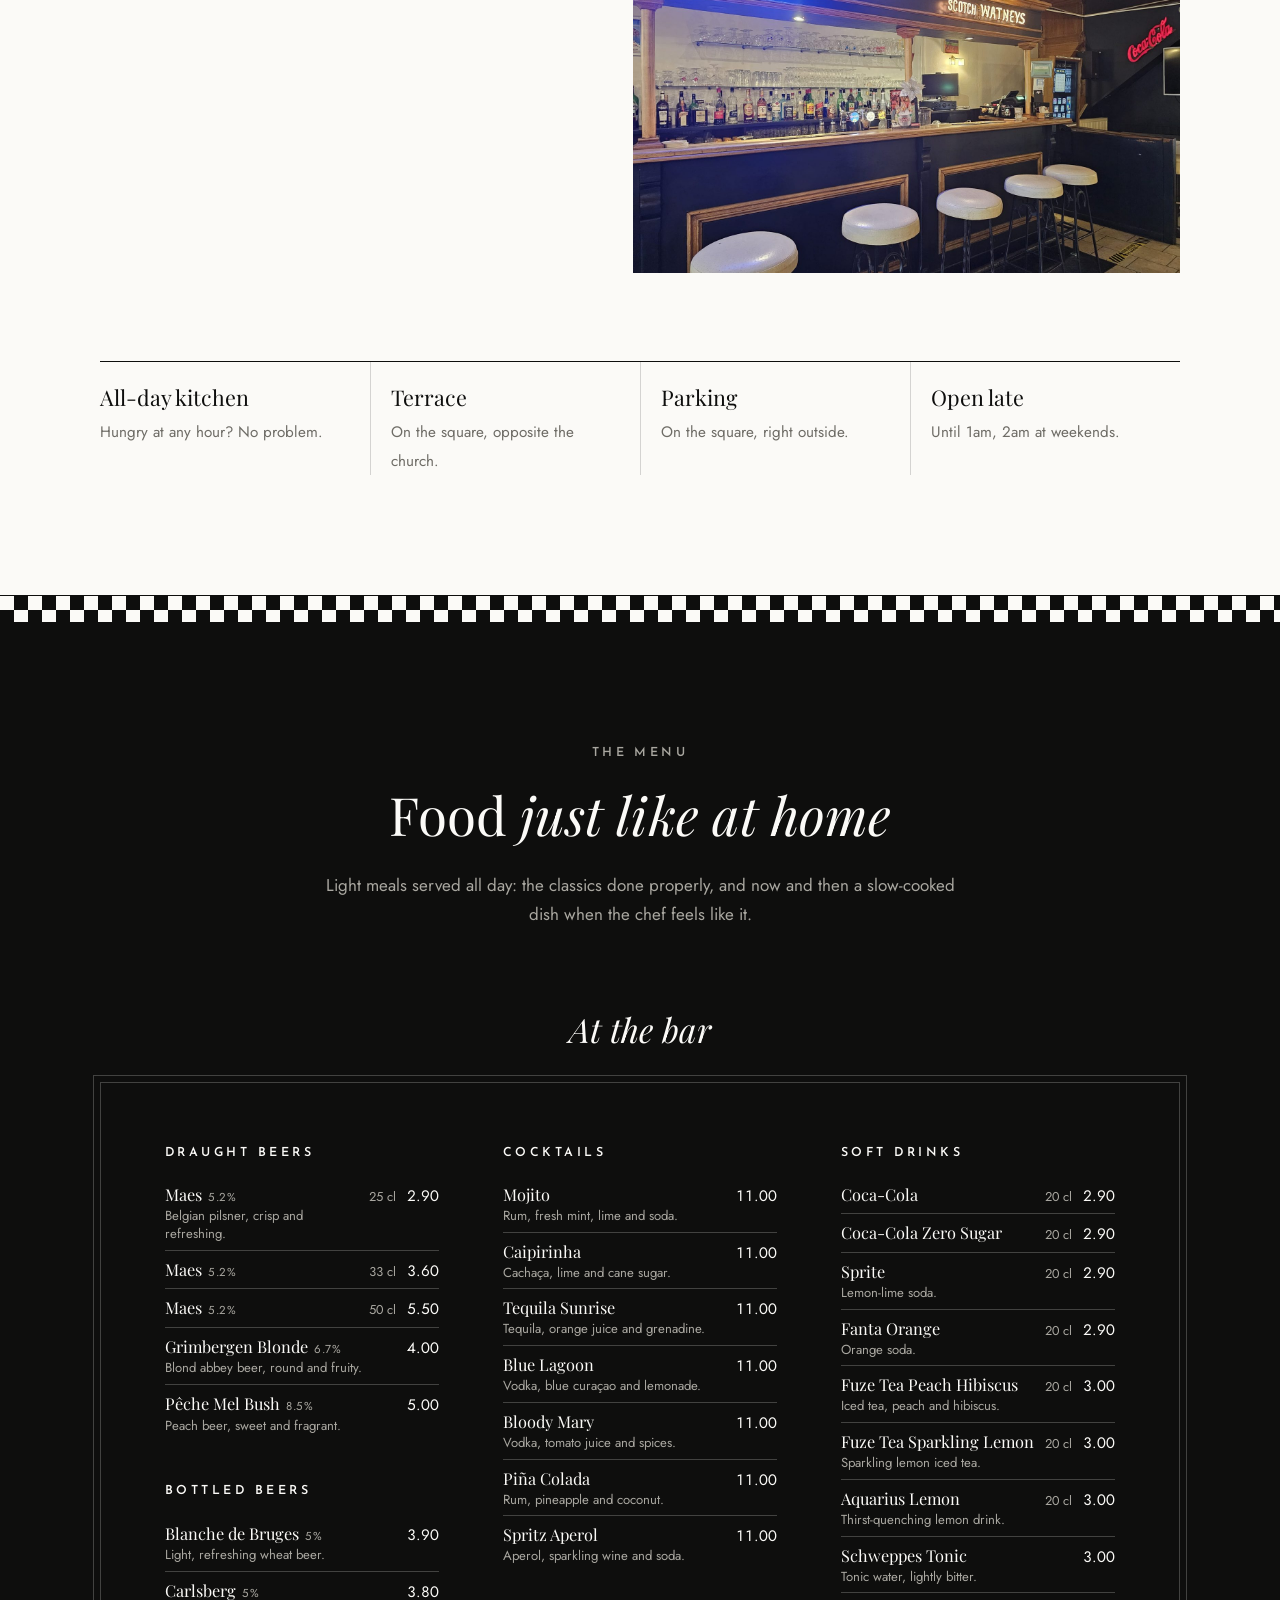
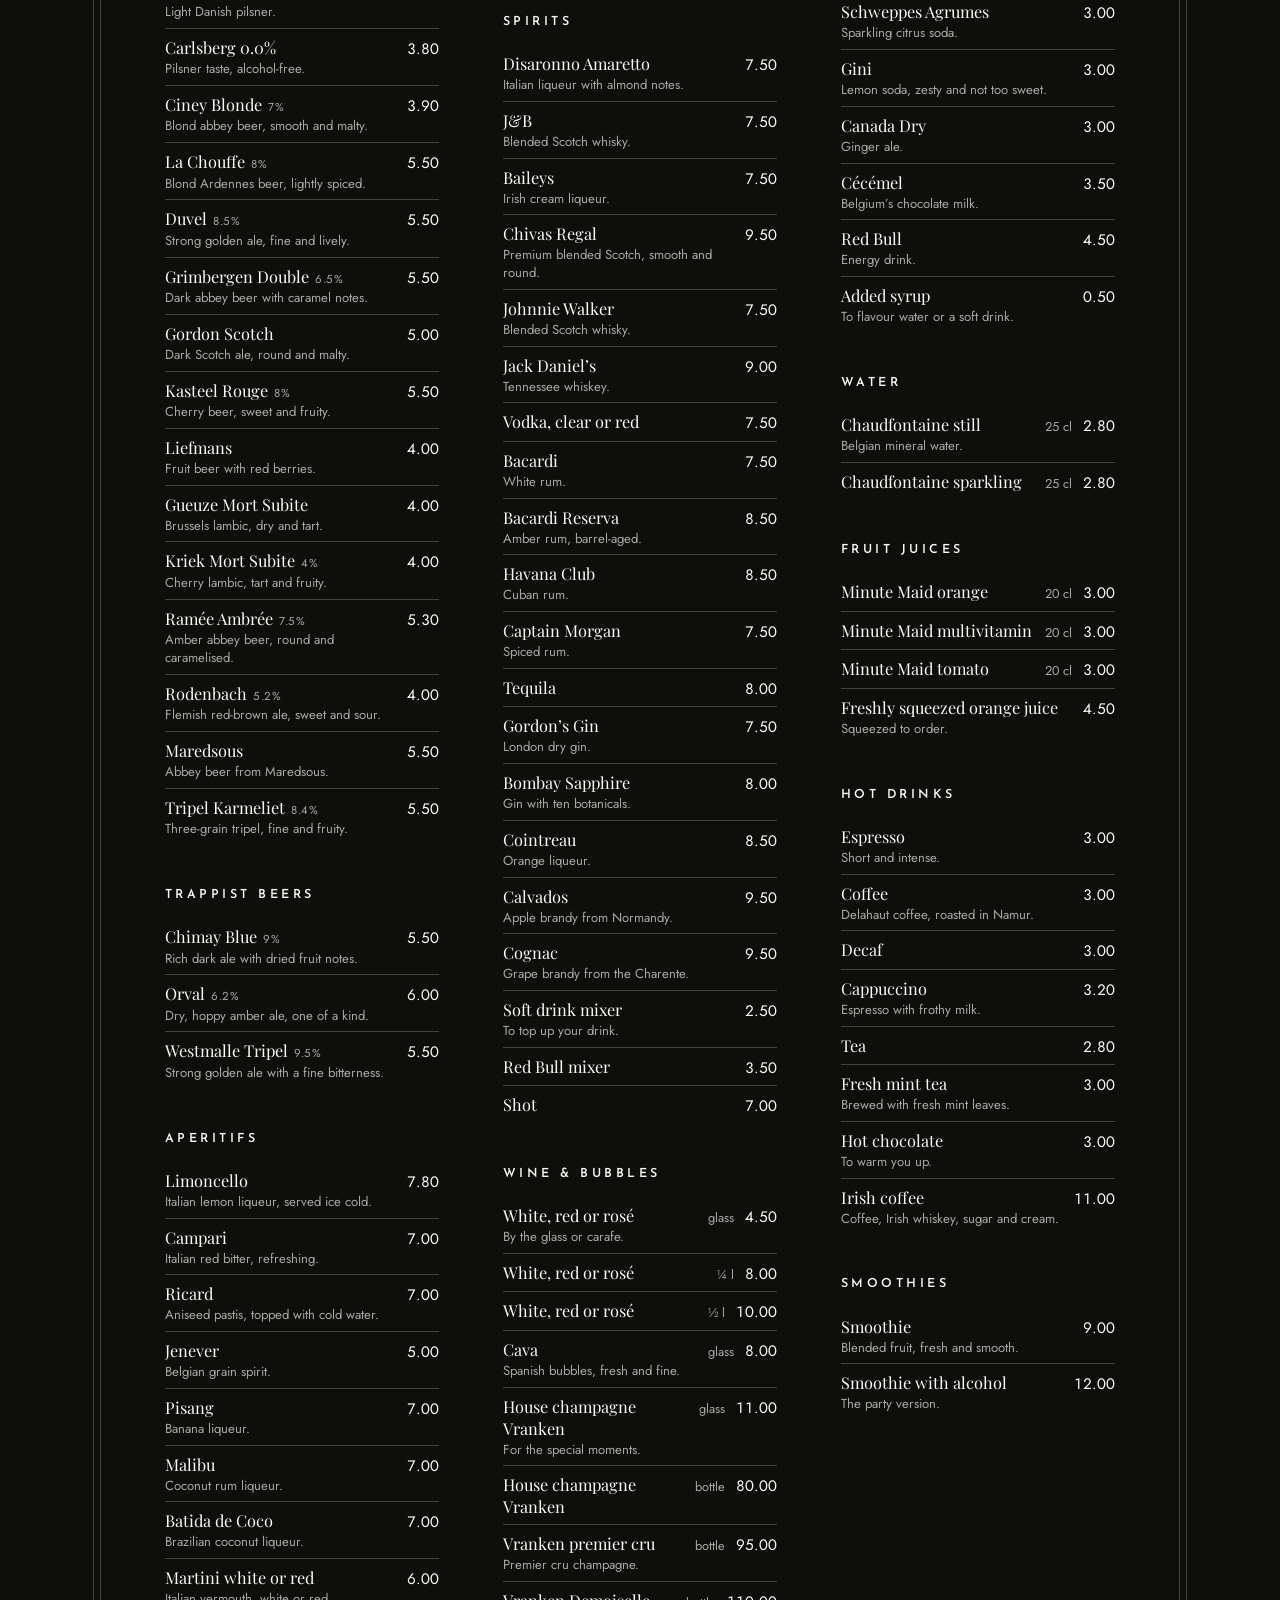
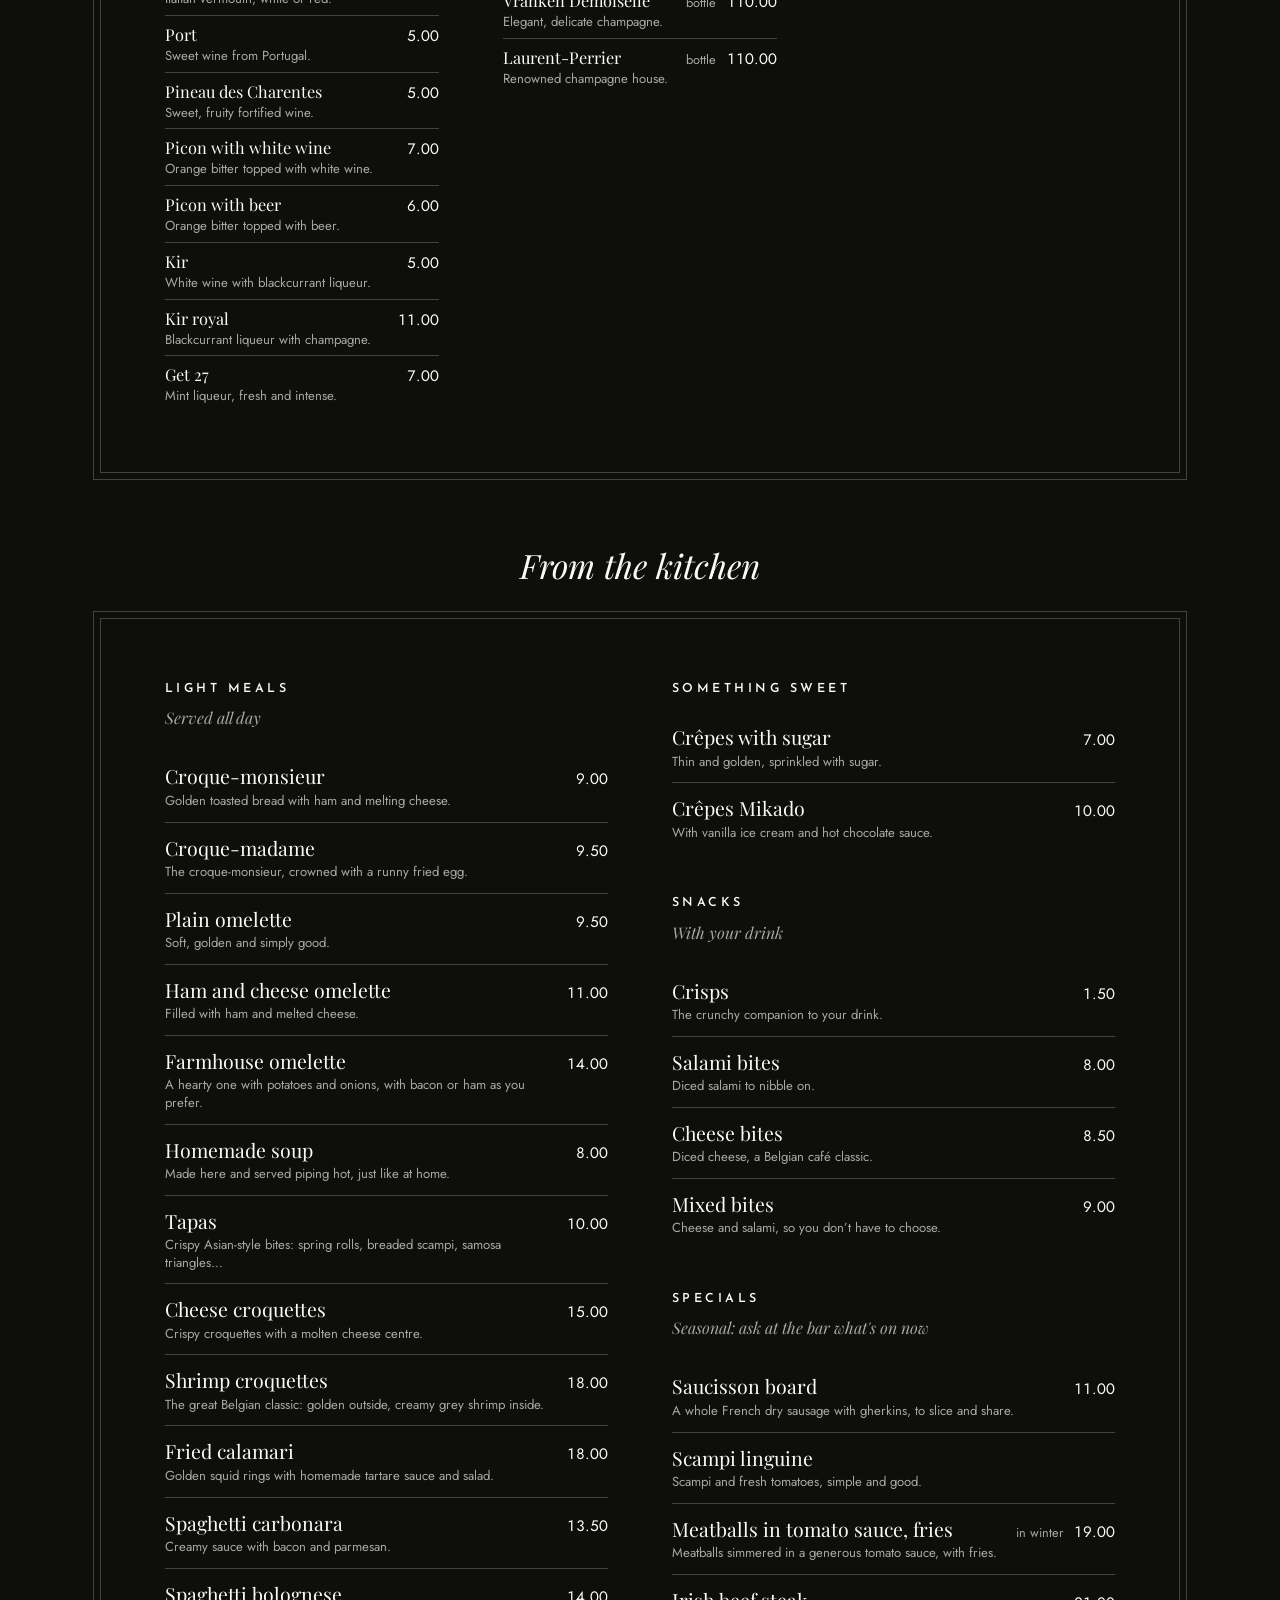
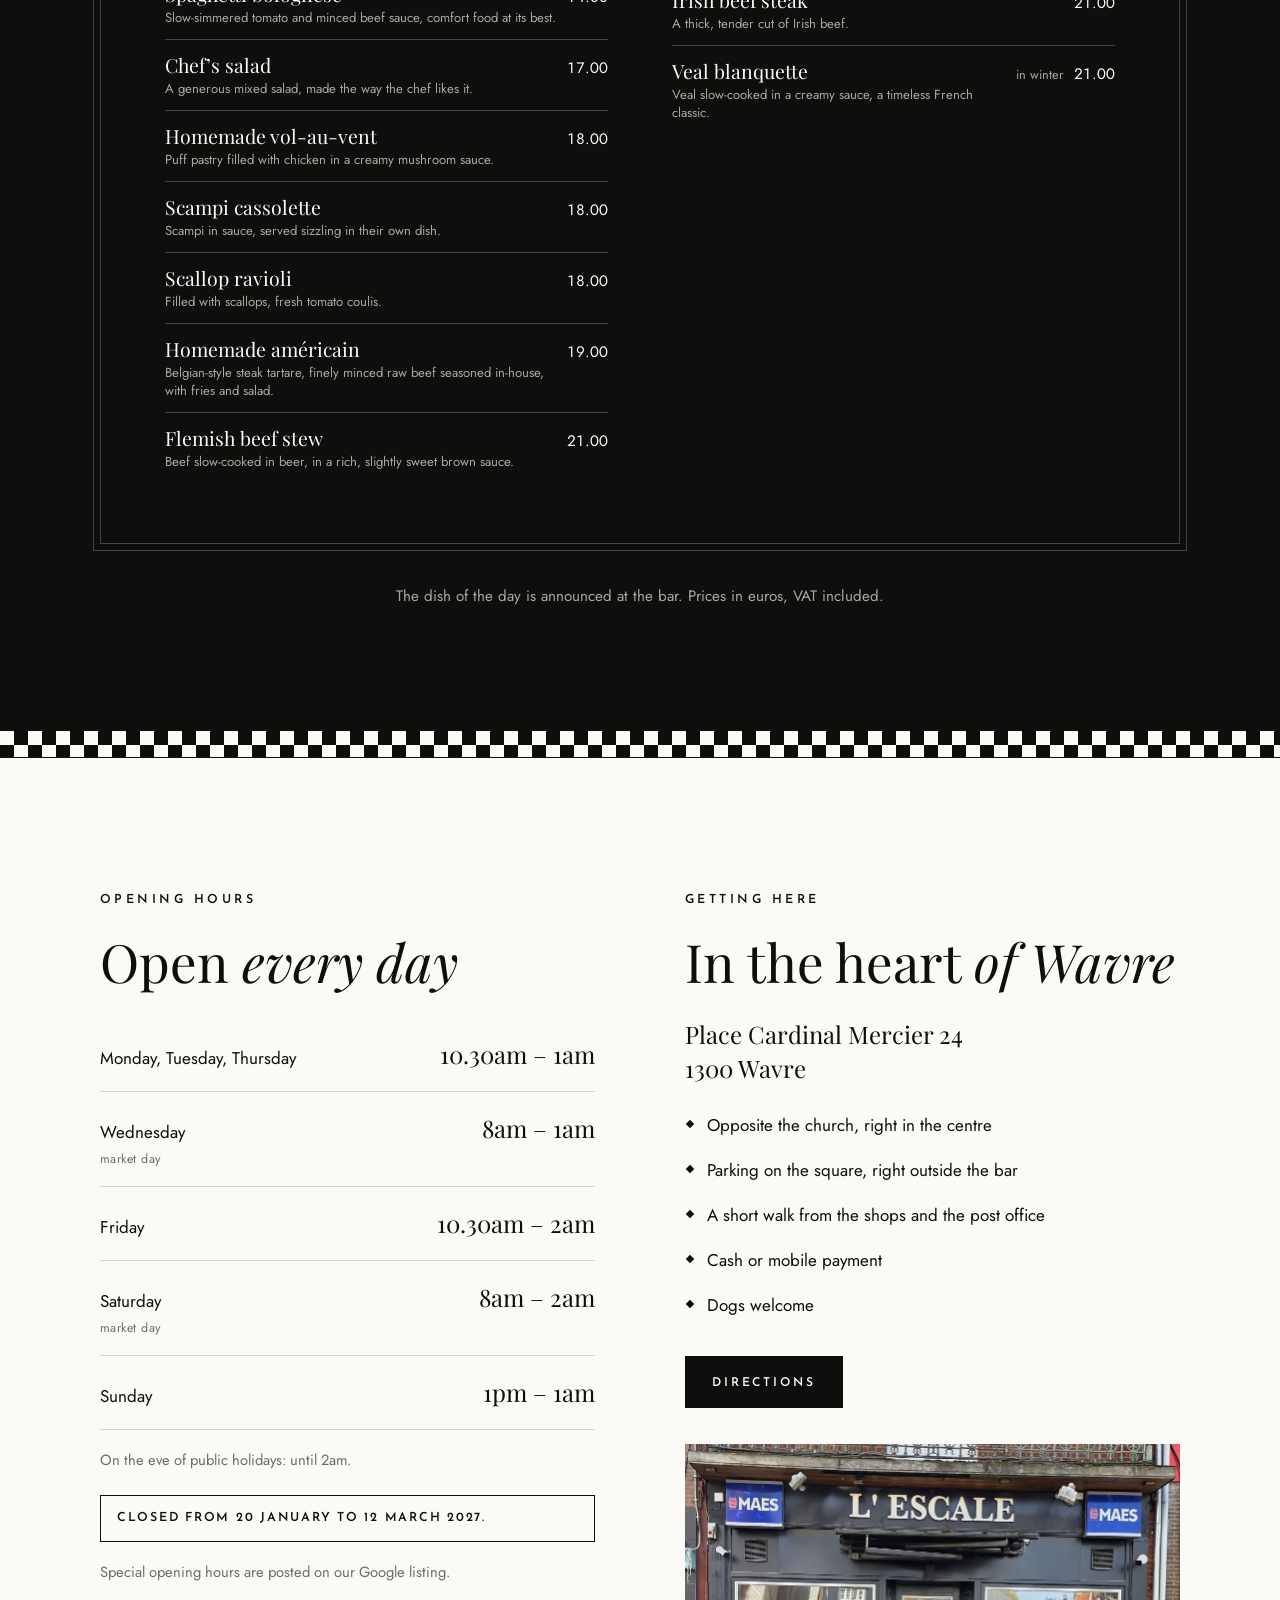
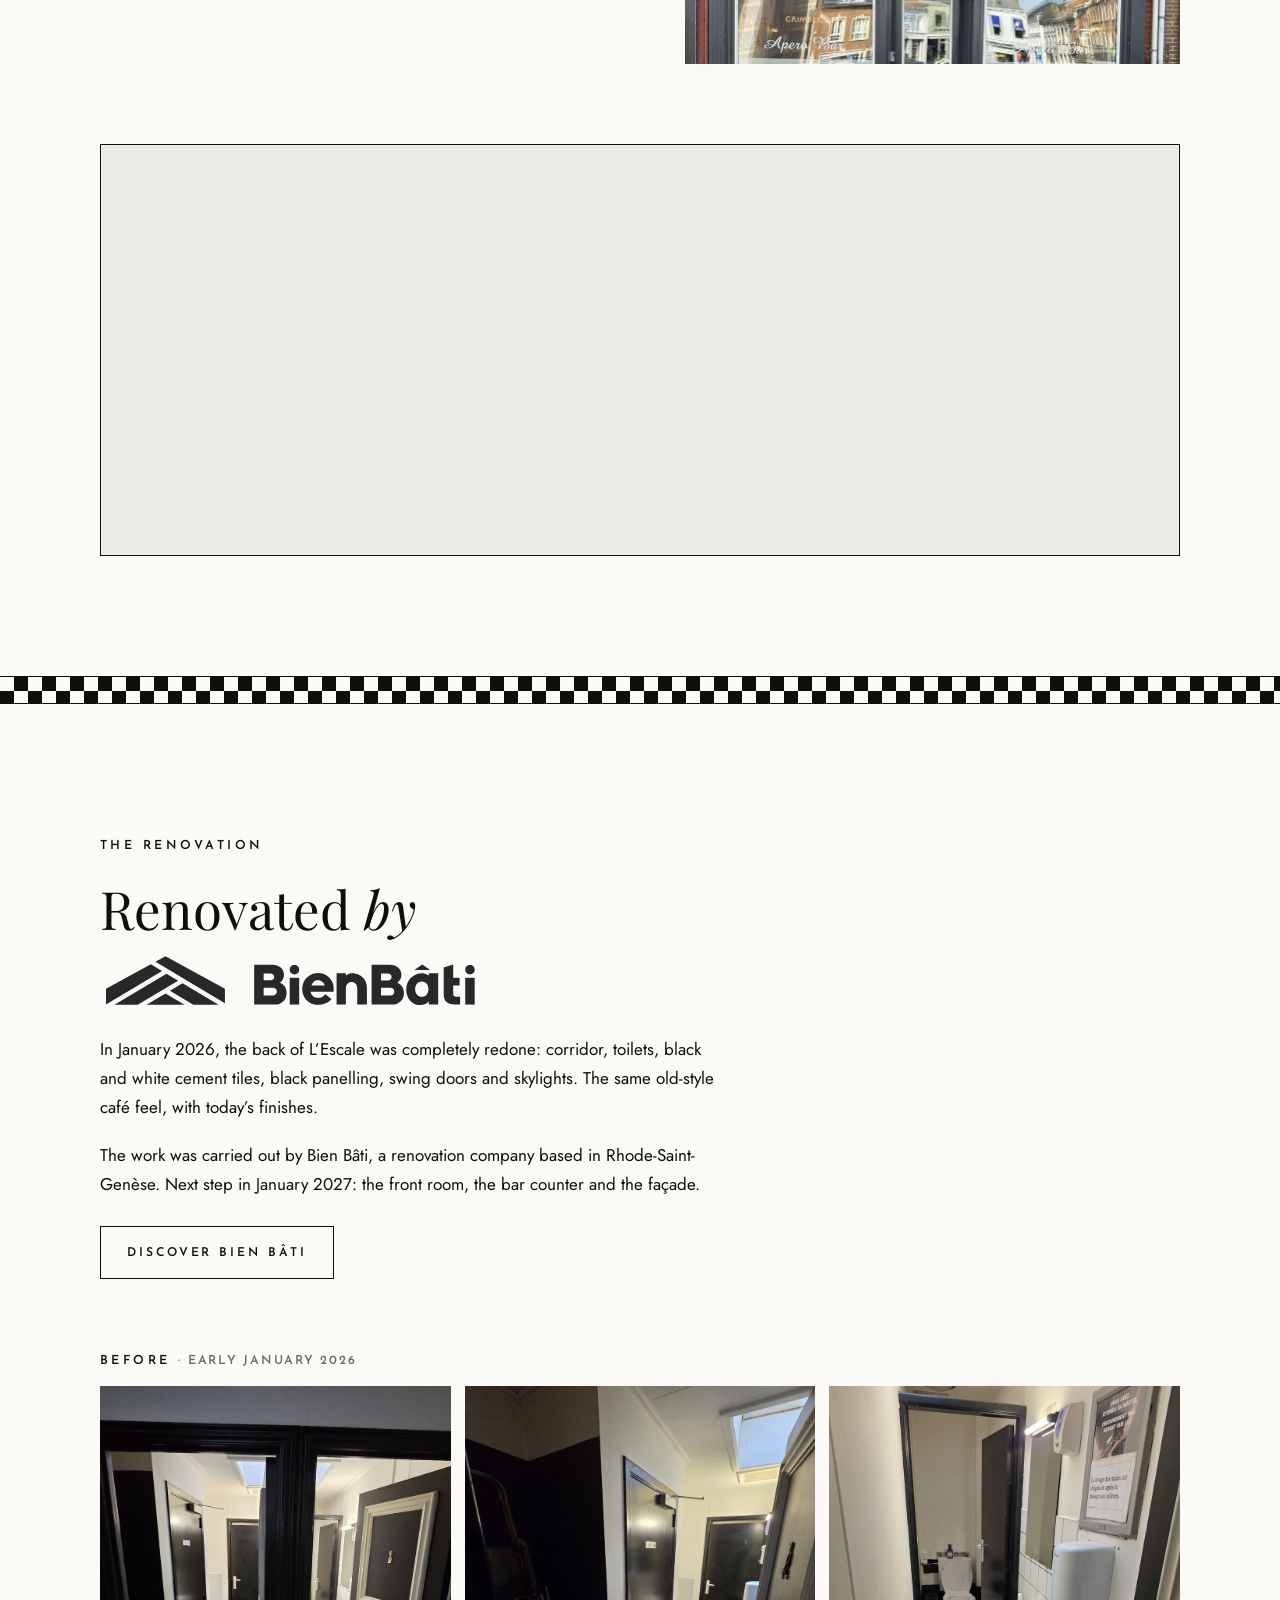
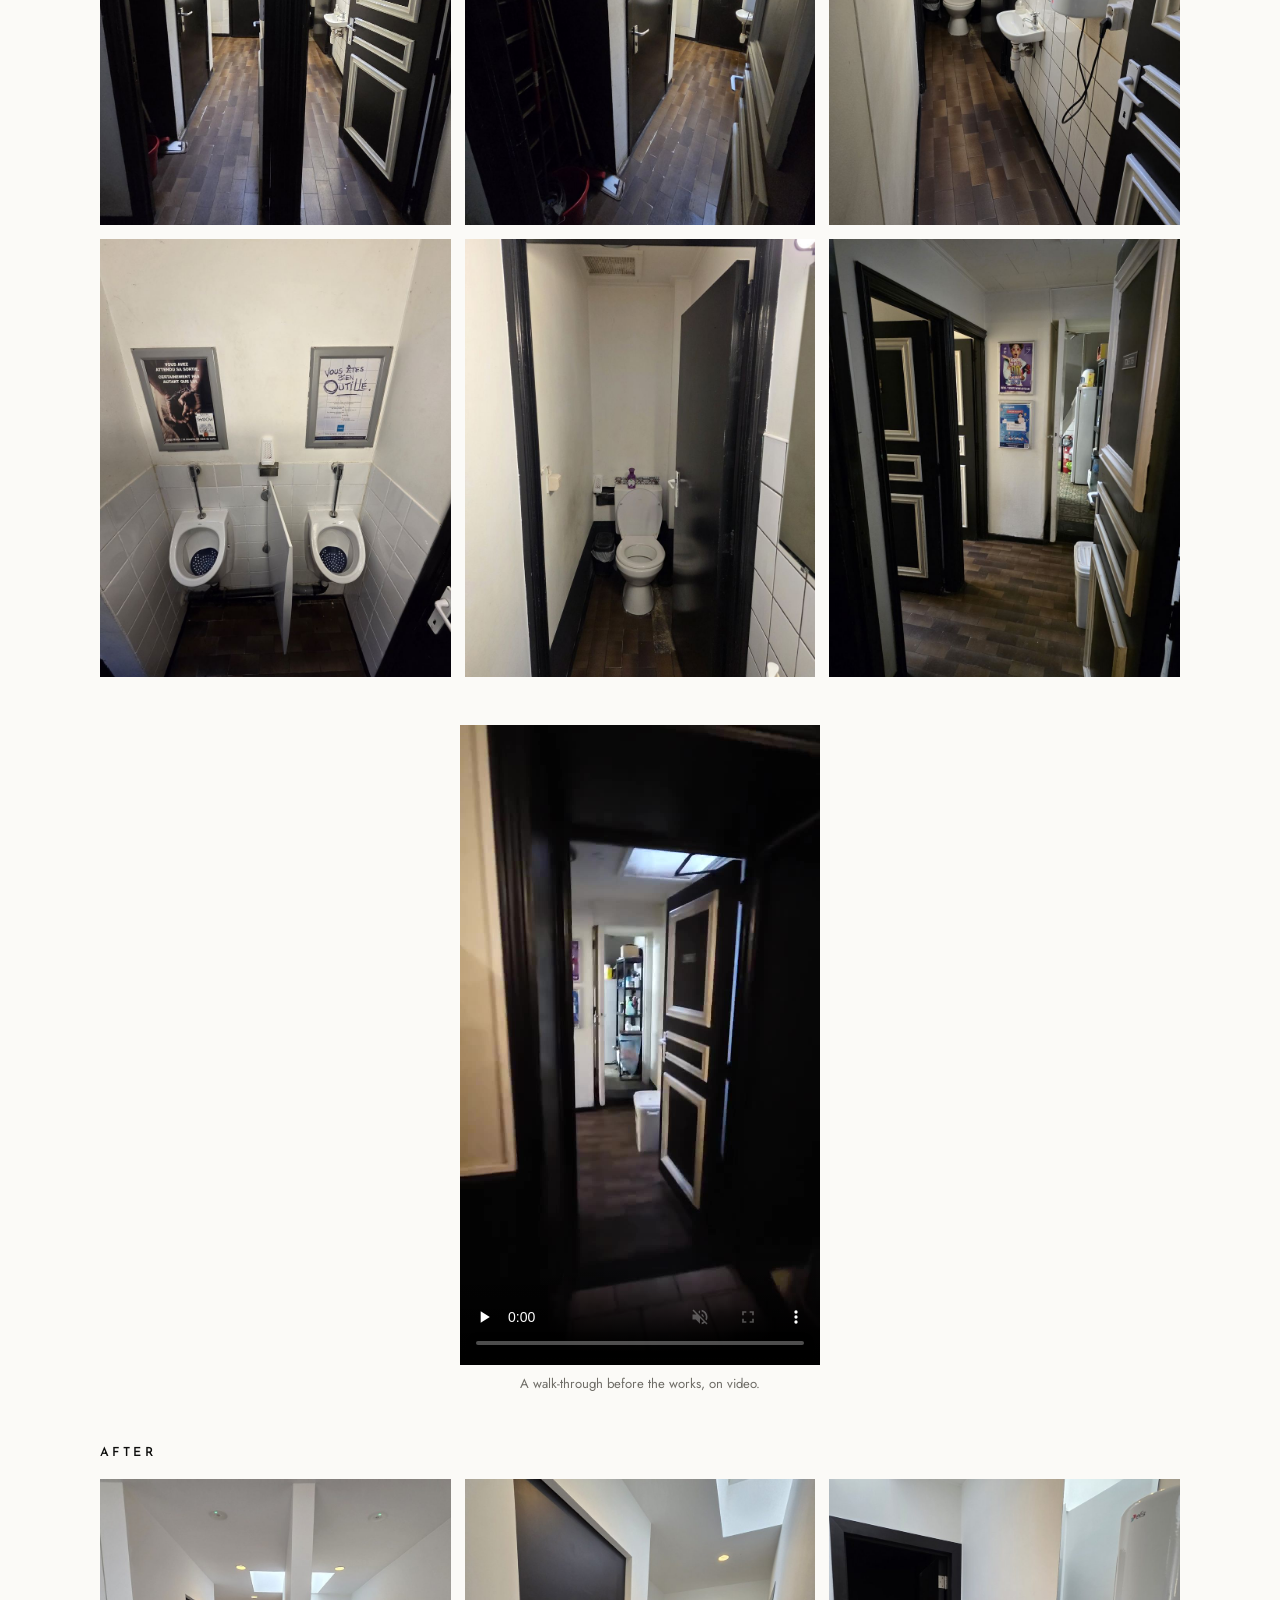
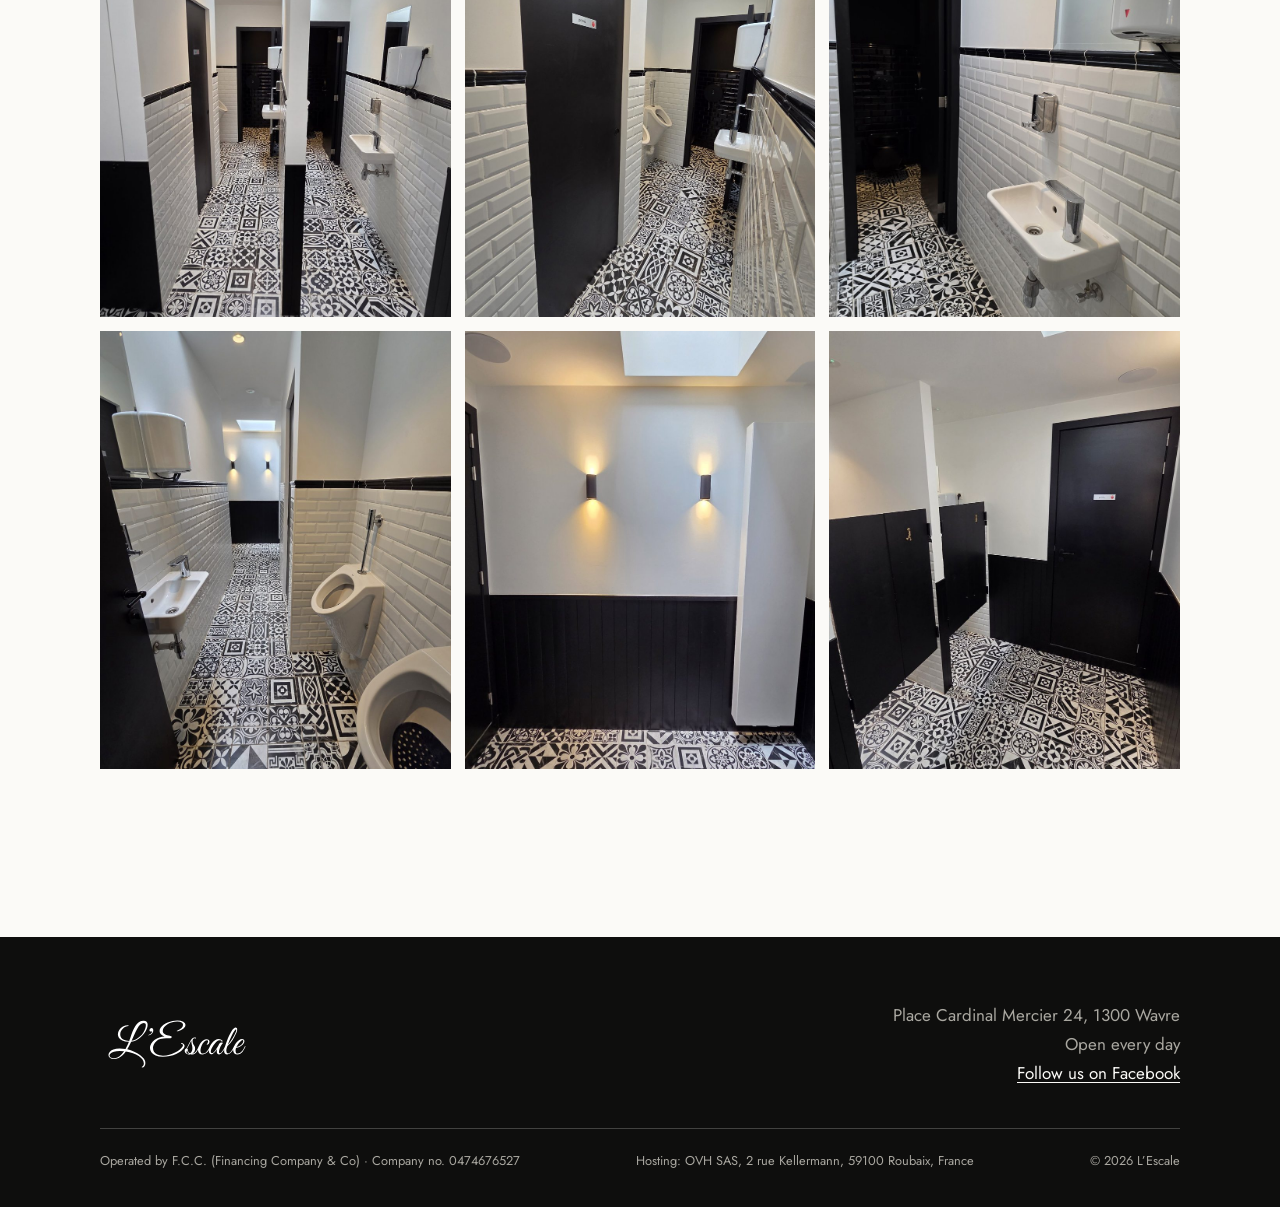
==== commit 0ad6a651: "Carte : omelette paysanne, lardons ou jambon au choix Co-Authored-By: Claude Opus 5.5 <noreply@anthr" ====
--- a/en/index.html
+++ b/en/index.html
@@ -136,7 +136,7 @@
     </div>
     <h3 class="carte__partie">From the kitchen</h3>
     <div class="carte__cadre carte__cadre--cuisine">
-    <div class="rubrique"><h4>Light meals</h4><p class="quand">Served all day</p><ul><li><span>Croque-monsieur<em>Golden toasted bread with ham and melting cheese.</em></span><b>9.00</b></li><li><span>Croque-madame<em>The croque-monsieur, crowned with a runny fried egg.</em></span><b>9.50</b></li><li><span>Plain omelette<em>Soft, golden and simply good.</em></span><b>9.50</b></li><li><span>Ham and cheese omelette<em>Filled with ham and melted cheese.</em></span><b>11.00</b></li><li><span>Farmhouse omelette<em>A hearty one with potatoes, bacon and onions.</em></span><b>14.00</b></li><li><span>Homemade soup<em>Made here and served piping hot, just like at home.</em></span><b>8.00</b></li><li><span>Tapas<em>Crispy Asian-style bites: spring rolls, breaded scampi, samosa triangles…</em></span><b>10.00</b></li><li><span>Cheese croquettes<em>Crispy croquettes with a molten cheese centre.</em></span><b>15.00</b></li><li><span>Shrimp croquettes<em>The great Belgian classic: golden outside, creamy grey shrimp inside.</em></span><b>18.00</b></li><li><span>Fried calamari<em>Golden squid rings with homemade tartare sauce and salad.</em></span><b>18.00</b></li><li><span>Spaghetti carbonara<em>Creamy sauce with bacon and parmesan.</em></span><b>13.50</b></li><li><span>Spaghetti bolognese<em>Slow-simmered tomato and minced beef sauce, comfort food at its best.</em></span><b>14.00</b></li><li><span>Chef’s salad<em>A generous mixed salad, made the way the chef likes it.</em></span><b>17.00</b></li><li><span>Homemade vol-au-vent<em>Puff pastry filled with chicken in a creamy mushroom sauce.</em></span><b>18.00</b></li><li><span>Scampi cassolette<em>Scampi in sauce, served sizzling in their own dish.</em></span><b>18.00</b></li><li><span>Scallop ravioli<em>Filled with scallops, fresh tomato coulis.</em></span><b>18.00</b></li><li><span>Homemade américain<em>Belgian-style steak tartare, finely minced raw beef seasoned in-house, with fries and salad.</em></span><b>19.00</b></li><li><span>Flemish beef stew<em>Beef slow-cooked in beer, in a rich, slightly sweet brown sauce.</em></span><b>21.00</b></li></ul></div>
+    <div class="rubrique"><h4>Light meals</h4><p class="quand">Served all day</p><ul><li><span>Croque-monsieur<em>Golden toasted bread with ham and melting cheese.</em></span><b>9.00</b></li><li><span>Croque-madame<em>The croque-monsieur, crowned with a runny fried egg.</em></span><b>9.50</b></li><li><span>Plain omelette<em>Soft, golden and simply good.</em></span><b>9.50</b></li><li><span>Ham and cheese omelette<em>Filled with ham and melted cheese.</em></span><b>11.00</b></li><li><span>Farmhouse omelette<em>A hearty one with potatoes and onions, with bacon or ham as you prefer.</em></span><b>14.00</b></li><li><span>Homemade soup<em>Made here and served piping hot, just like at home.</em></span><b>8.00</b></li><li><span>Tapas<em>Crispy Asian-style bites: spring rolls, breaded scampi, samosa triangles…</em></span><b>10.00</b></li><li><span>Cheese croquettes<em>Crispy croquettes with a molten cheese centre.</em></span><b>15.00</b></li><li><span>Shrimp croquettes<em>The great Belgian classic: golden outside, creamy grey shrimp inside.</em></span><b>18.00</b></li><li><span>Fried calamari<em>Golden squid rings with homemade tartare sauce and salad.</em></span><b>18.00</b></li><li><span>Spaghetti carbonara<em>Creamy sauce with bacon and parmesan.</em></span><b>13.50</b></li><li><span>Spaghetti bolognese<em>Slow-simmered tomato and minced beef sauce, comfort food at its best.</em></span><b>14.00</b></li><li><span>Chef’s salad<em>A generous mixed salad, made the way the chef likes it.</em></span><b>17.00</b></li><li><span>Homemade vol-au-vent<em>Puff pastry filled with chicken in a creamy mushroom sauce.</em></span><b>18.00</b></li><li><span>Scampi cassolette<em>Scampi in sauce, served sizzling in their own dish.</em></span><b>18.00</b></li><li><span>Scallop ravioli<em>Filled with scallops, fresh tomato coulis.</em></span><b>18.00</b></li><li><span>Homemade américain<em>Belgian-style steak tartare, finely minced raw beef seasoned in-house, with fries and salad.</em></span><b>19.00</b></li><li><span>Flemish beef stew<em>Beef slow-cooked in beer, in a rich, slightly sweet brown sauce.</em></span><b>21.00</b></li></ul></div>
     <div class="rubrique"><h4>Something sweet</h4><ul><li><span>Crêpes with sugar<em>Thin and golden, sprinkled with sugar.</em></span><b>7.00</b></li><li><span>Crêpes Mikado<em>With vanilla ice cream and hot chocolate sauce.</em></span><b>10.00</b></li></ul></div>
     <div class="rubrique"><h4>Snacks</h4><p class="quand">With your drink</p><ul><li><span>Crisps<em>The crunchy companion to your drink.</em></span><b>1.50</b></li><li><span>Salami bites<em>Diced salami to nibble on.</em></span><b>8.00</b></li><li><span>Cheese bites<em>Diced cheese, a Belgian café classic.</em></span><b>8.50</b></li><li><span>Mixed bites<em>Cheese and salami, so you don’t have to choose.</em></span><b>9.00</b></li></ul></div>
     <div class="rubrique"><h4>Specials</h4><p class="quand">Seasonal: ask at the bar what's on now</p><ul><li><span>Saucisson board<em>A whole French dry sausage with gherkins, to slice and share.</em></span><b>11.00</b></li><li><span>Scampi linguine<em>Scampi and fresh tomatoes, simple and good.</em></span></li><li><span>Meatballs in tomato sauce, fries<em>Meatballs simmered in a generous tomato sauce, with fries.</em></span><b><small>in winter</small> 19.00</b></li><li><span>Irish beef steak<em>A thick, tender cut of Irish beef.</em></span><b>21.00</b></li><li><span>Veal blanquette<em>Veal slow-cooked in a creamy sauce, a timeless French classic.</em></span><b><small>in winter</small> 21.00</b></li></ul></div>
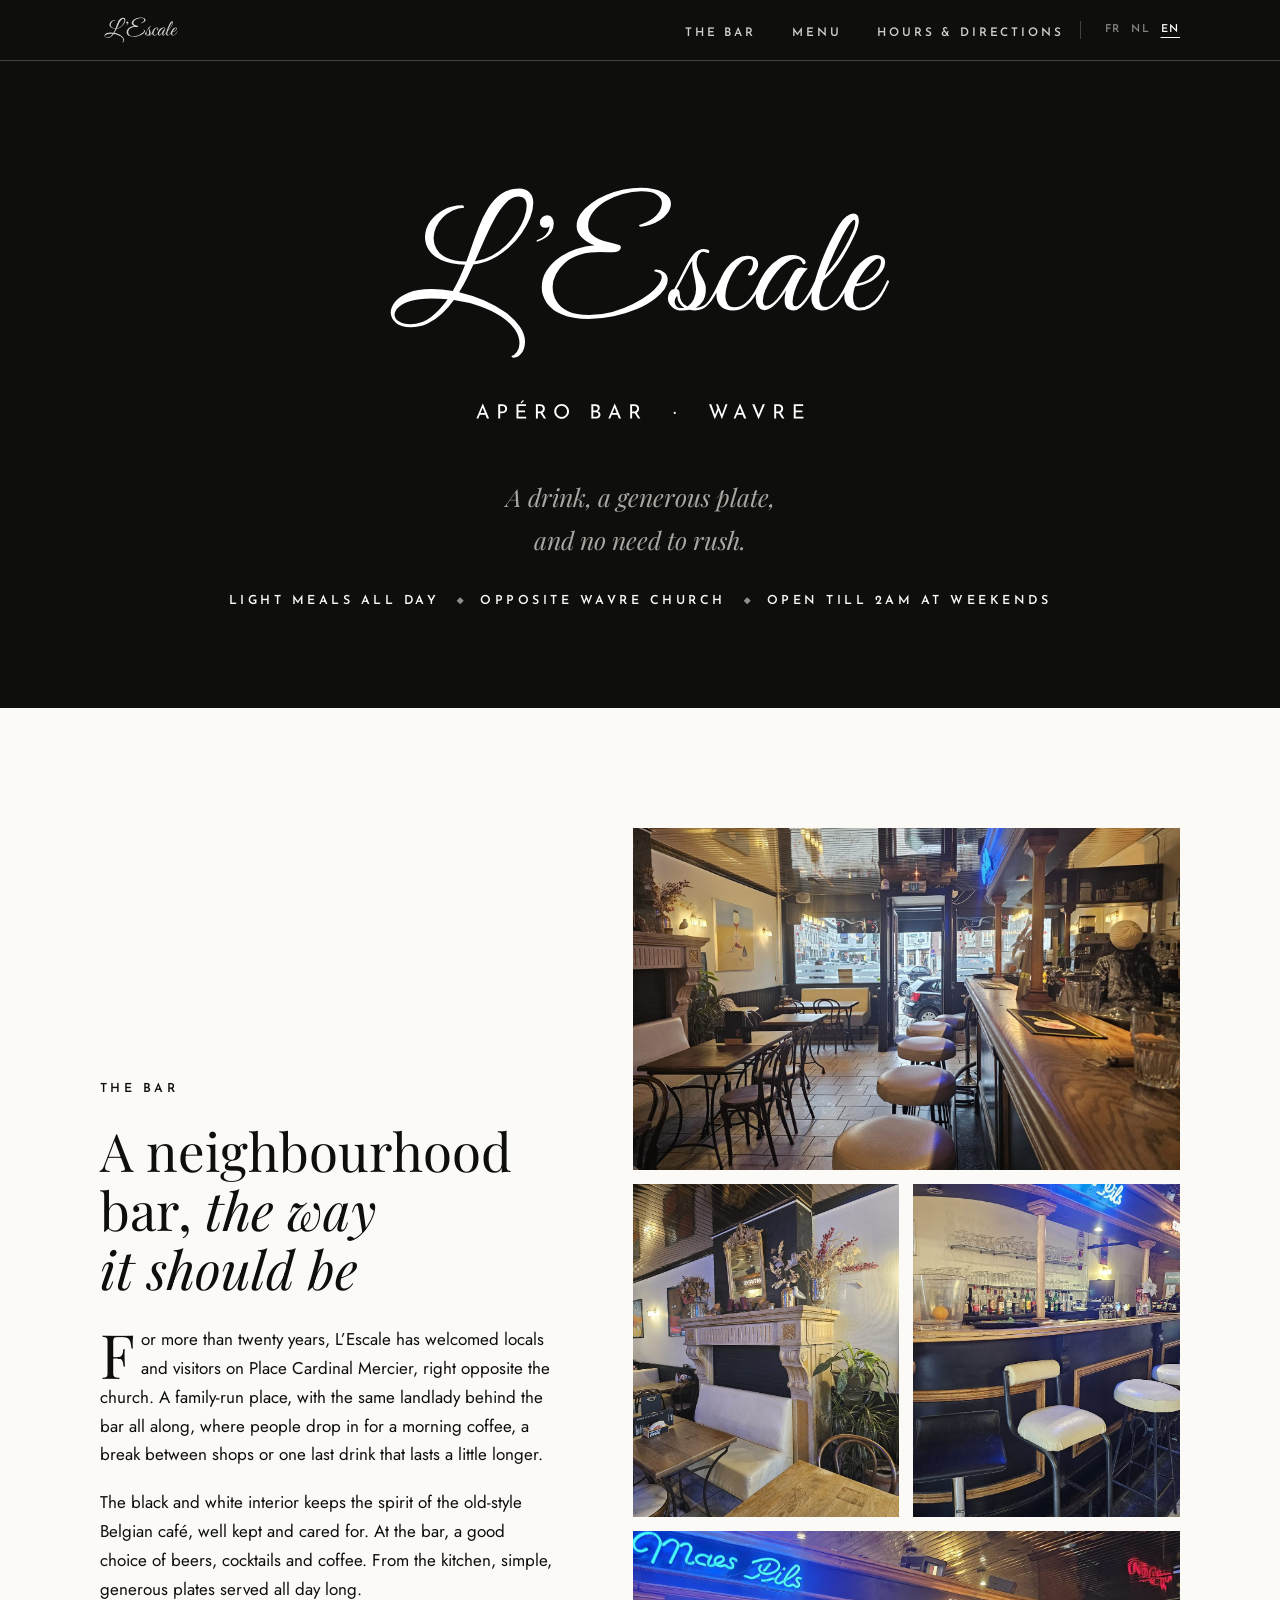
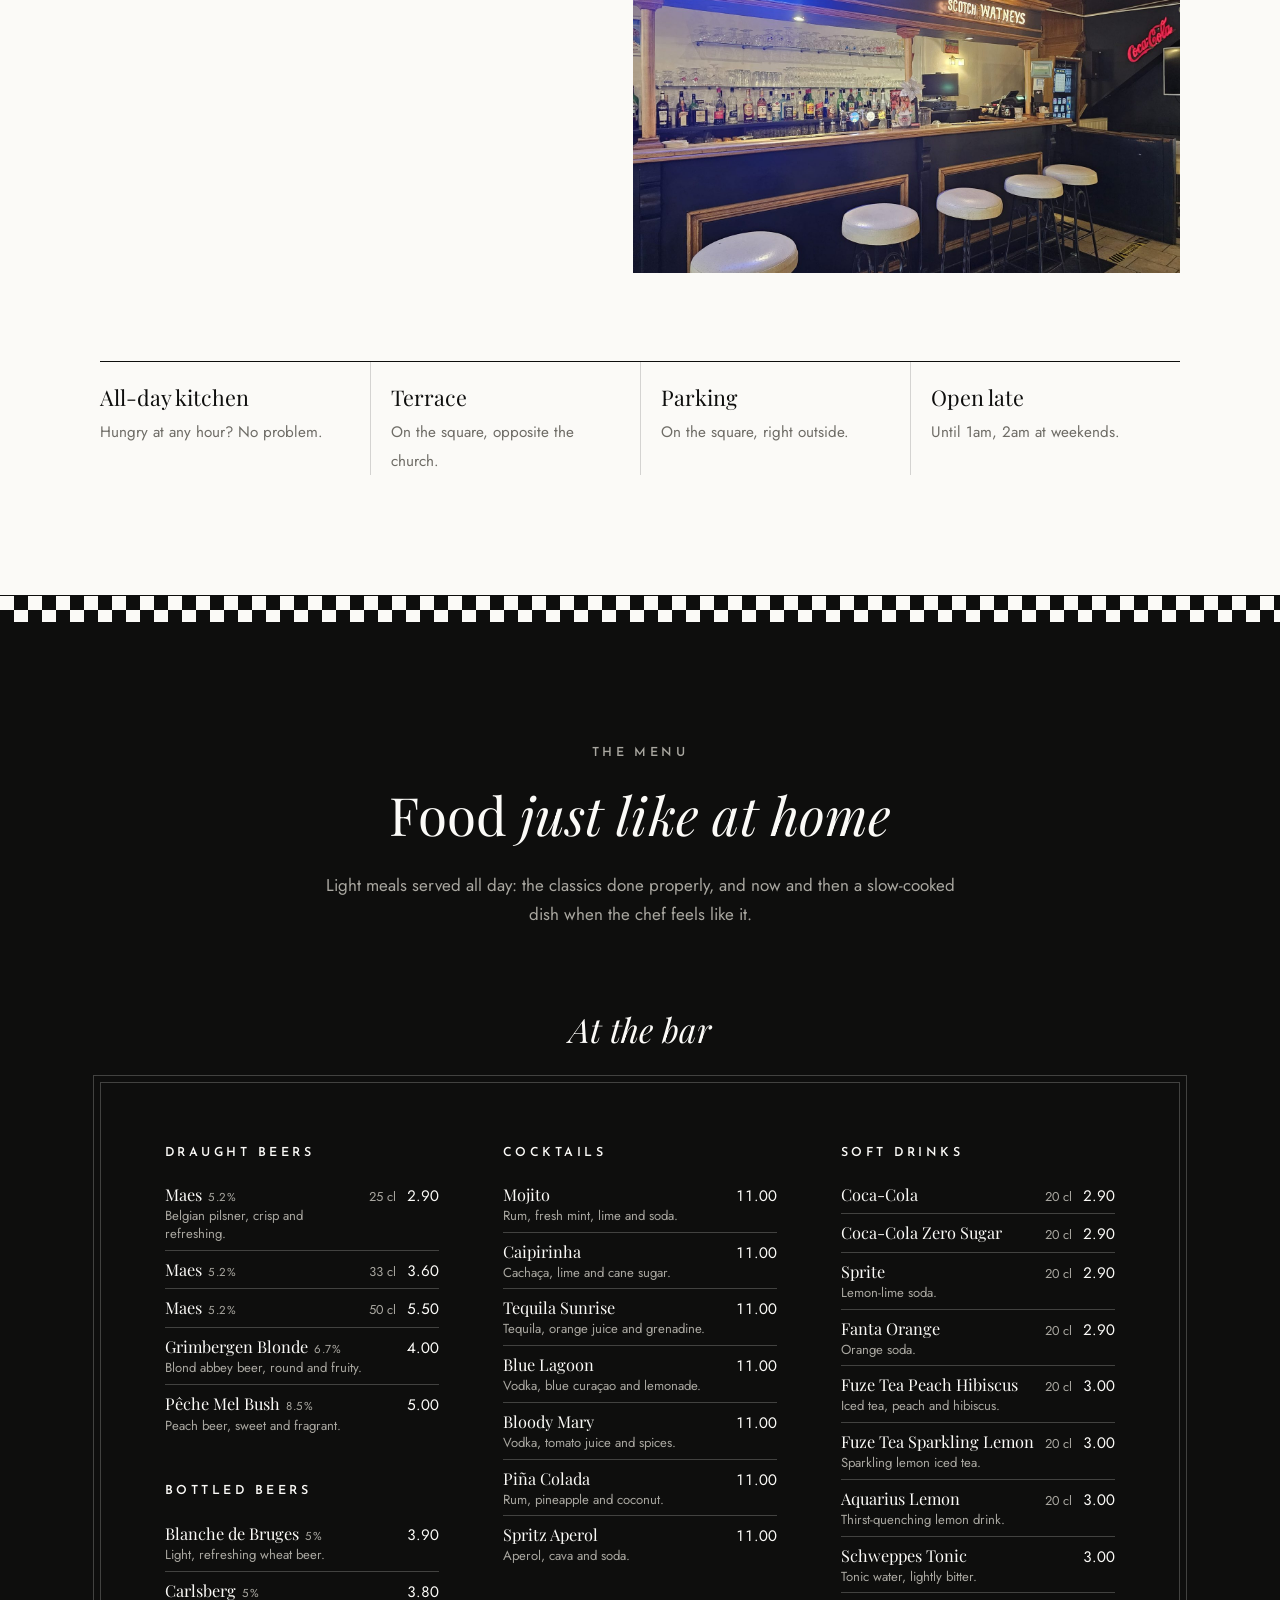
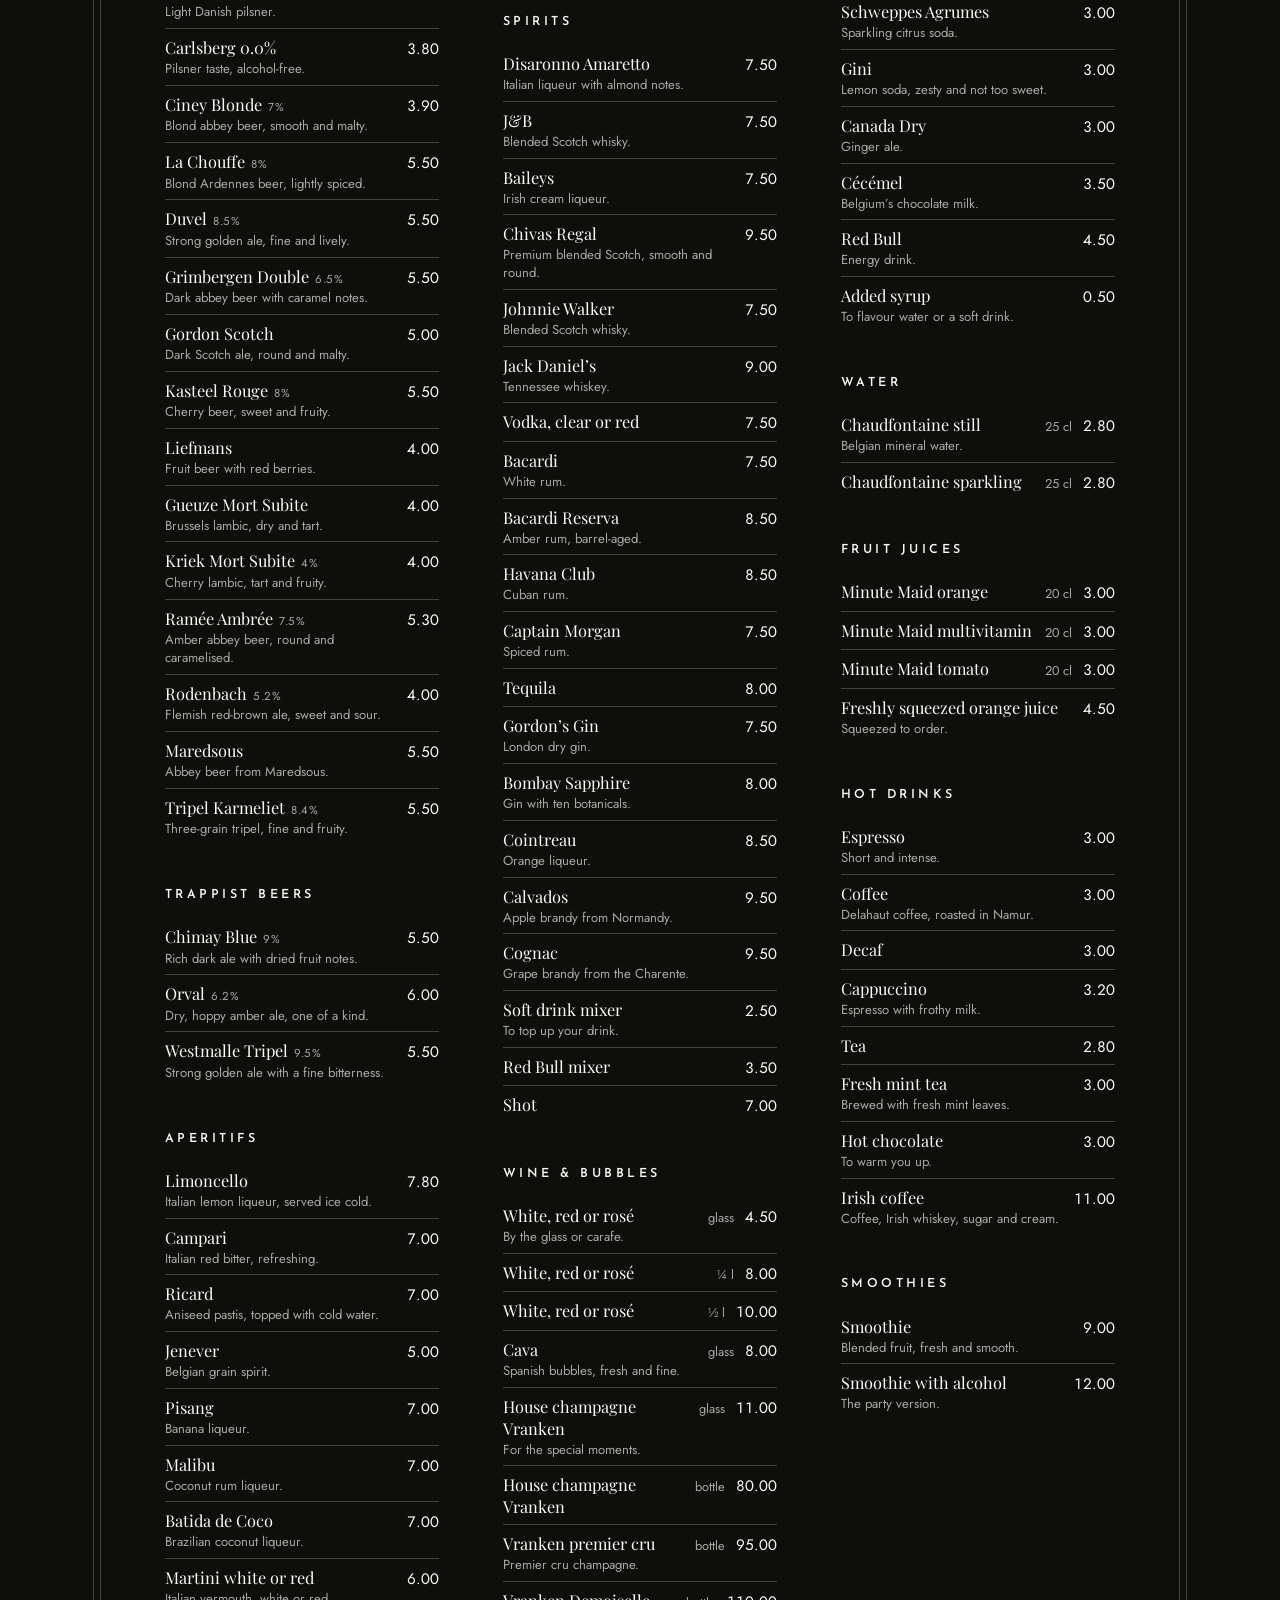
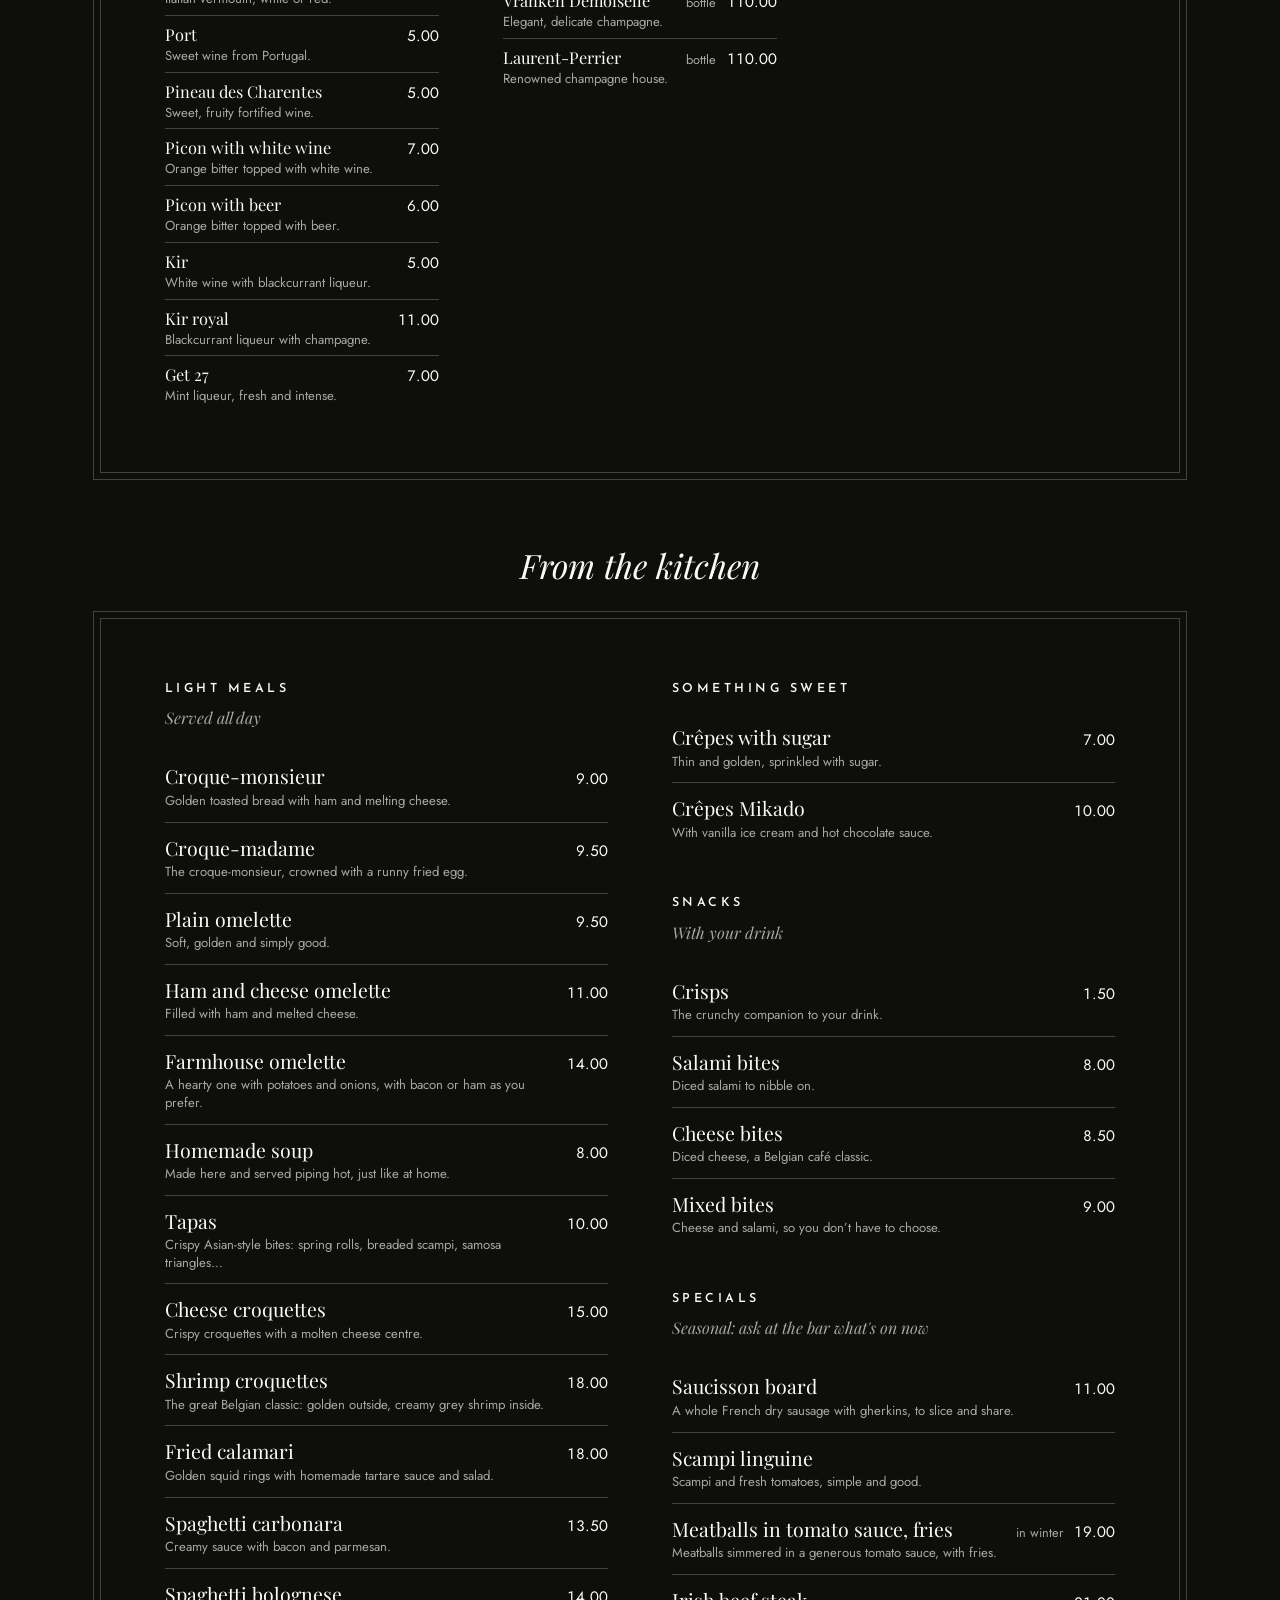
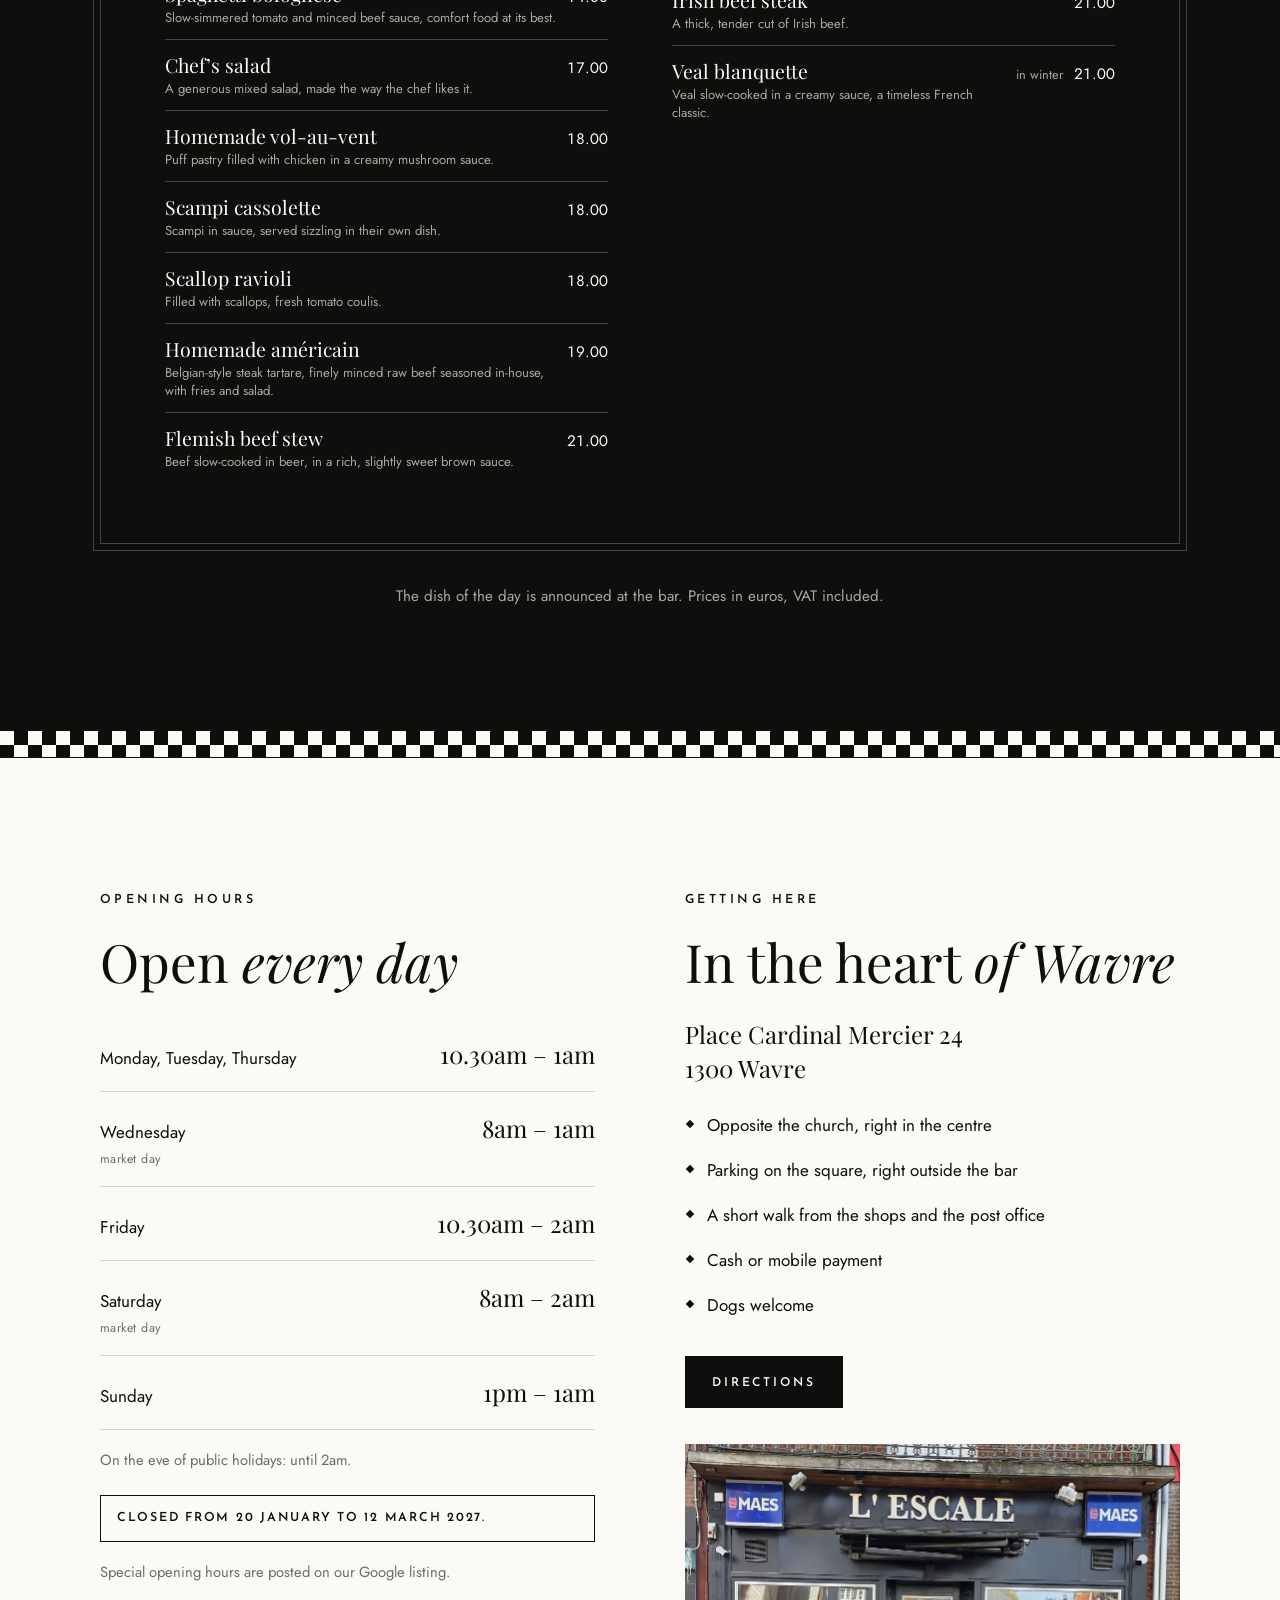
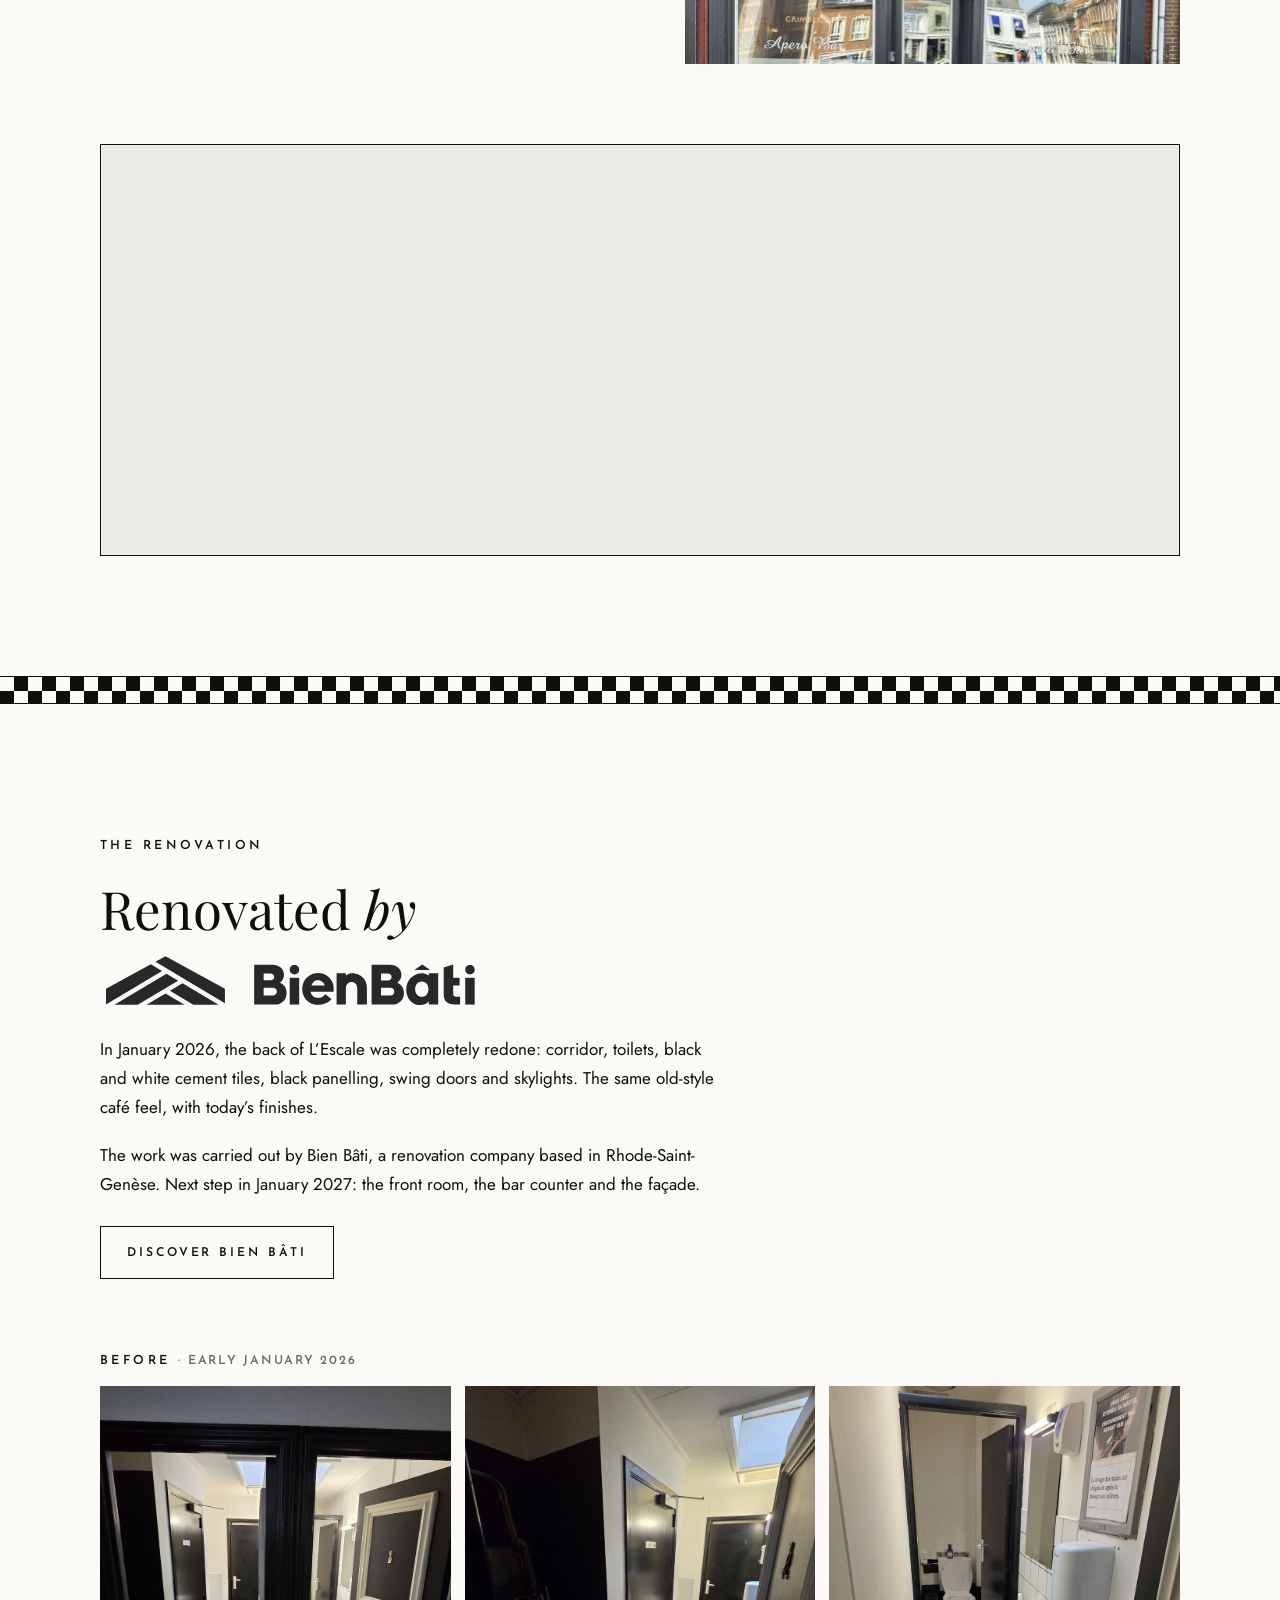
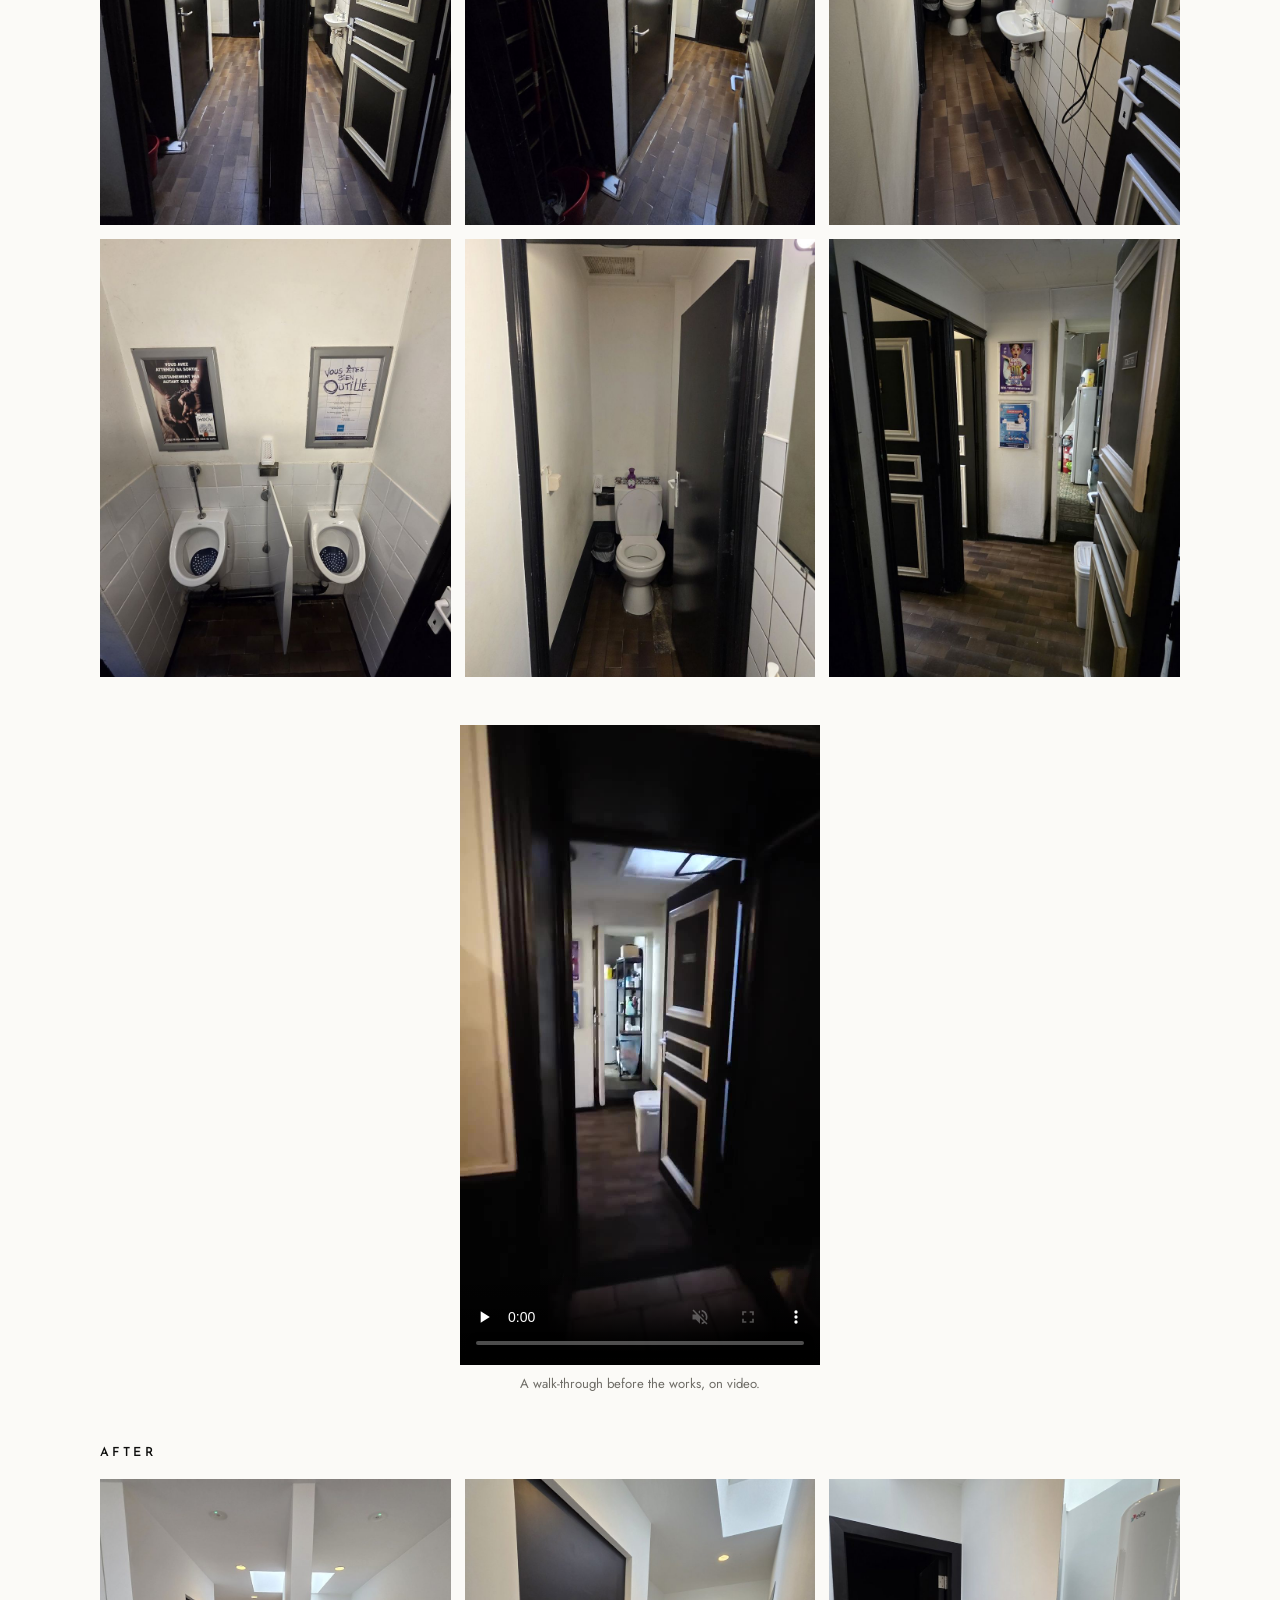
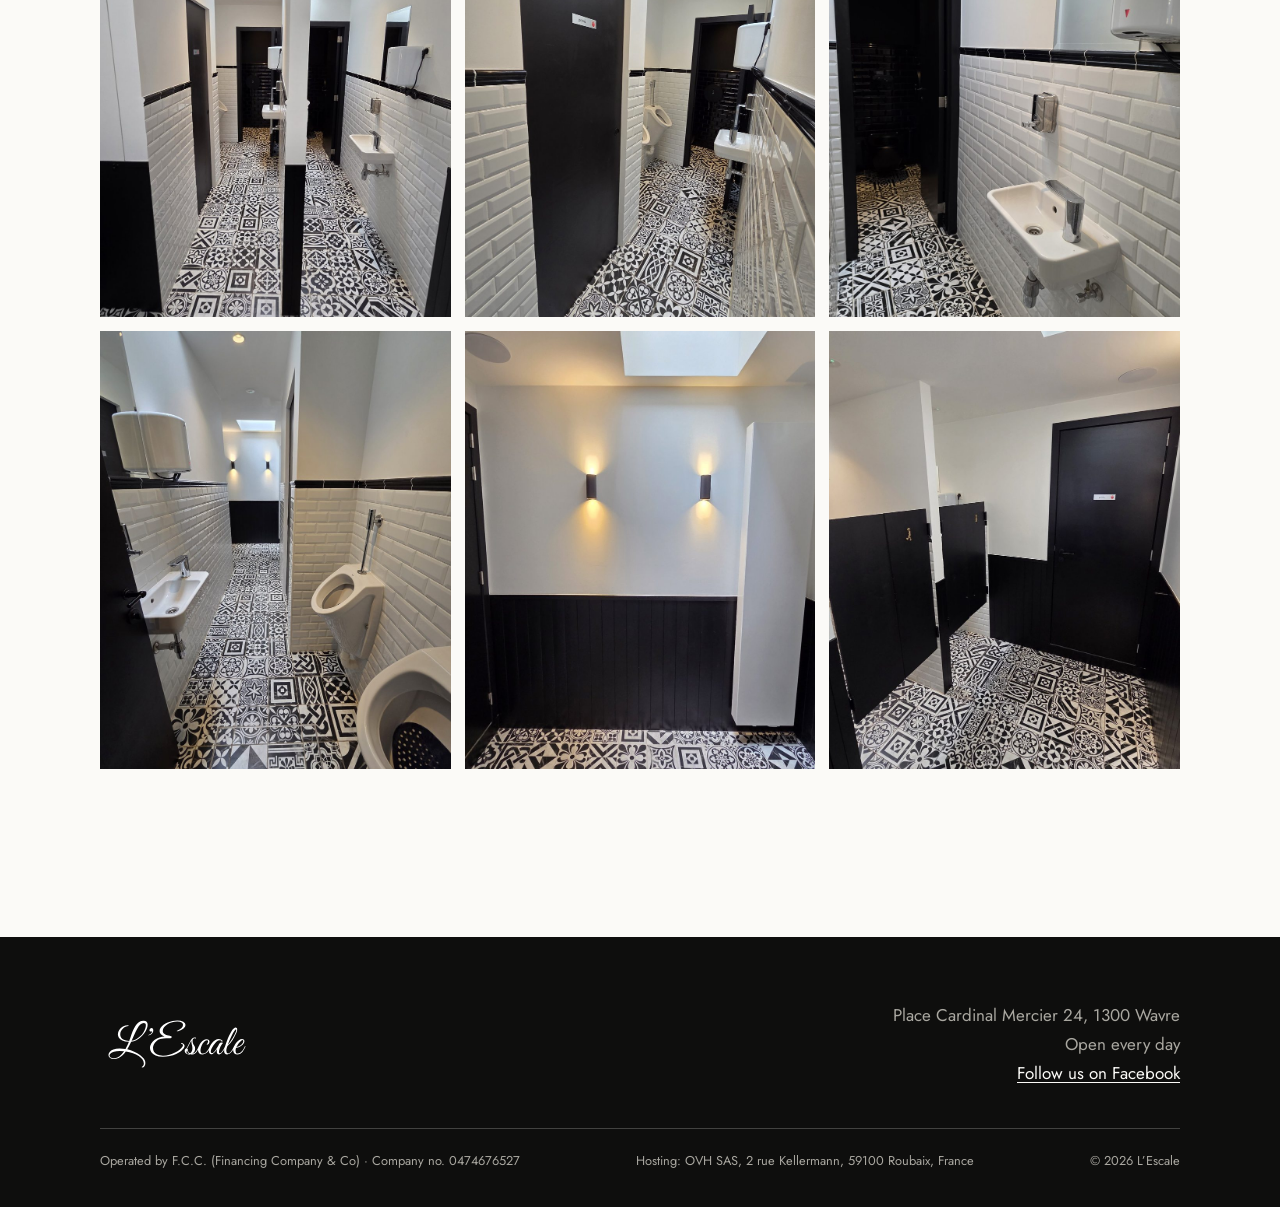
==== commit d034fa91: "Carte : Spritz au cava Co-Authored-By: Claude Opus 5.5 <noreply@anthropic.com> Claude-Session: https" ====
--- a/en/index.html
+++ b/en/index.html
@@ -125,7 +125,7 @@
     <div class="rubrique rubrique--compacte"><h4>Bottled beers</h4><ul><li><span>Blanche de Bruges <i class="deg">5%</i><em>Light, refreshing wheat beer.</em></span><b>3.90</b></li><li><span>Carlsberg <i class="deg">5%</i><em>Light Danish pilsner.</em></span><b>3.80</b></li><li><span>Carlsberg 0.0%<em>Pilsner taste, alcohol-free.</em></span><b>3.80</b></li><li><span>Ciney Blonde <i class="deg">7%</i><em>Blond abbey beer, smooth and malty.</em></span><b>3.90</b></li><li><span>La Chouffe <i class="deg">8%</i><em>Blond Ardennes beer, lightly spiced.</em></span><b>5.50</b></li><li><span>Duvel <i class="deg">8.5%</i><em>Strong golden ale, fine and lively.</em></span><b>5.50</b></li><li><span>Grimbergen Double <i class="deg">6.5%</i><em>Dark abbey beer with caramel notes.</em></span><b>5.50</b></li><li><span>Gordon Scotch<em>Dark Scotch ale, round and malty.</em></span><b>5.00</b></li><li><span>Kasteel Rouge <i class="deg">8%</i><em>Cherry beer, sweet and fruity.</em></span><b>5.50</b></li><li><span>Liefmans<em>Fruit beer with red berries.</em></span><b>4.00</b></li><li><span>Gueuze Mort Subite<em>Brussels lambic, dry and tart.</em></span><b>4.00</b></li><li><span>Kriek Mort Subite <i class="deg">4%</i><em>Cherry lambic, tart and fruity.</em></span><b>4.00</b></li><li><span>Ramée Ambrée <i class="deg">7.5%</i><em>Amber abbey beer, round and caramelised.</em></span><b>5.30</b></li><li><span>Rodenbach <i class="deg">5.2%</i><em>Flemish red-brown ale, sweet and sour.</em></span><b>4.00</b></li><li><span>Maredsous<em>Abbey beer from Maredsous.</em></span><b>5.50</b></li><li><span>Tripel Karmeliet <i class="deg">8.4%</i><em>Three-grain tripel, fine and fruity.</em></span><b>5.50</b></li></ul></div>
     <div class="rubrique rubrique--compacte"><h4>Trappist beers</h4><ul><li><span>Chimay Blue <i class="deg">9%</i><em>Rich dark ale with dried fruit notes.</em></span><b>5.50</b></li><li><span>Orval <i class="deg">6.2%</i><em>Dry, hoppy amber ale, one of a kind.</em></span><b>6.00</b></li><li><span>Westmalle Tripel <i class="deg">9.5%</i><em>Strong golden ale with a fine bitterness.</em></span><b>5.50</b></li></ul></div>
     <div class="rubrique rubrique--compacte"><h4>Aperitifs</h4><ul><li><span>Limoncello<em>Italian lemon liqueur, served ice cold.</em></span><b>7.80</b></li><li><span>Campari<em>Italian red bitter, refreshing.</em></span><b>7.00</b></li><li><span>Ricard<em>Aniseed pastis, topped with cold water.</em></span><b>7.00</b></li><li><span>Jenever<em>Belgian grain spirit.</em></span><b>5.00</b></li><li><span>Pisang<em>Banana liqueur.</em></span><b>7.00</b></li><li><span>Malibu<em>Coconut rum liqueur.</em></span><b>7.00</b></li><li><span>Batida de Coco<em>Brazilian coconut liqueur.</em></span><b>7.00</b></li><li><span>Martini white or red<em>Italian vermouth, white or red.</em></span><b>6.00</b></li><li><span>Port<em>Sweet wine from Portugal.</em></span><b>5.00</b></li><li><span>Pineau des Charentes<em>Sweet, fruity fortified wine.</em></span><b>5.00</b></li><li><span>Picon with white wine<em>Orange bitter topped with white wine.</em></span><b>7.00</b></li><li><span>Picon with beer<em>Orange bitter topped with beer.</em></span><b>6.00</b></li><li><span>Kir<em>White wine with blackcurrant liqueur.</em></span><b>5.00</b></li><li><span>Kir royal<em>Blackcurrant liqueur with champagne.</em></span><b>11.00</b></li><li><span>Get 27<em>Mint liqueur, fresh and intense.</em></span><b>7.00</b></li></ul></div>
-    <div class="rubrique rubrique--compacte"><h4>Cocktails</h4><ul><li><span>Mojito<em>Rum, fresh mint, lime and soda.</em></span><b>11.00</b></li><li><span>Caipirinha<em>Cachaça, lime and cane sugar.</em></span><b>11.00</b></li><li><span>Tequila Sunrise<em>Tequila, orange juice and grenadine.</em></span><b>11.00</b></li><li><span>Blue Lagoon<em>Vodka, blue curaçao and lemonade.</em></span><b>11.00</b></li><li><span>Bloody Mary<em>Vodka, tomato juice and spices.</em></span><b>11.00</b></li><li><span>Piña Colada<em>Rum, pineapple and coconut.</em></span><b>11.00</b></li><li><span>Spritz Aperol<em>Aperol, sparkling wine and soda.</em></span><b>11.00</b></li></ul></div>
+    <div class="rubrique rubrique--compacte"><h4>Cocktails</h4><ul><li><span>Mojito<em>Rum, fresh mint, lime and soda.</em></span><b>11.00</b></li><li><span>Caipirinha<em>Cachaça, lime and cane sugar.</em></span><b>11.00</b></li><li><span>Tequila Sunrise<em>Tequila, orange juice and grenadine.</em></span><b>11.00</b></li><li><span>Blue Lagoon<em>Vodka, blue curaçao and lemonade.</em></span><b>11.00</b></li><li><span>Bloody Mary<em>Vodka, tomato juice and spices.</em></span><b>11.00</b></li><li><span>Piña Colada<em>Rum, pineapple and coconut.</em></span><b>11.00</b></li><li><span>Spritz Aperol<em>Aperol, cava and soda.</em></span><b>11.00</b></li></ul></div>
     <div class="rubrique rubrique--compacte"><h4>Spirits</h4><ul><li><span>Disaronno Amaretto<em>Italian liqueur with almond notes.</em></span><b>7.50</b></li><li><span>J&amp;B<em>Blended Scotch whisky.</em></span><b>7.50</b></li><li><span>Baileys<em>Irish cream liqueur.</em></span><b>7.50</b></li><li><span>Chivas Regal<em>Premium blended Scotch, smooth and round.</em></span><b>9.50</b></li><li><span>Johnnie Walker<em>Blended Scotch whisky.</em></span><b>7.50</b></li><li><span>Jack Daniel’s<em>Tennessee whiskey.</em></span><b>9.00</b></li><li><span>Vodka, clear or red</span><b>7.50</b></li><li><span>Bacardi<em>White rum.</em></span><b>7.50</b></li><li><span>Bacardi Reserva<em>Amber rum, barrel-aged.</em></span><b>8.50</b></li><li><span>Havana Club<em>Cuban rum.</em></span><b>8.50</b></li><li><span>Captain Morgan<em>Spiced rum.</em></span><b>7.50</b></li><li><span>Tequila</span><b>8.00</b></li><li><span>Gordon’s Gin<em>London dry gin.</em></span><b>7.50</b></li><li><span>Bombay Sapphire<em>Gin with ten botanicals.</em></span><b>8.00</b></li><li><span>Cointreau<em>Orange liqueur.</em></span><b>8.50</b></li><li><span>Calvados<em>Apple brandy from Normandy.</em></span><b>9.50</b></li><li><span>Cognac<em>Grape brandy from the Charente.</em></span><b>9.50</b></li><li><span>Soft drink mixer<em>To top up your drink.</em></span><b>2.50</b></li><li><span>Red Bull mixer</span><b>3.50</b></li><li><span>Shot</span><b>7.00</b></li></ul></div>
     <div class="rubrique rubrique--compacte"><h4>Wine & bubbles</h4><ul><li><span>White, red or rosé<em>By the glass or carafe.</em></span><b><small>glass</small> 4.50</b></li><li><span>White, red or rosé</span><b><small>¼ l</small> 8.00</b></li><li><span>White, red or rosé</span><b><small>½ l</small> 10.00</b></li><li><span>Cava<em>Spanish bubbles, fresh and fine.</em></span><b><small>glass</small> 8.00</b></li><li><span>House champagne Vranken<em>For the special moments.</em></span><b><small>glass</small> 11.00</b></li><li><span>House champagne Vranken</span><b><small>bottle</small> 80.00</b></li><li><span>Vranken premier cru<em>Premier cru champagne.</em></span><b><small>bottle</small> 95.00</b></li><li><span>Vranken Demoiselle<em>Elegant, delicate champagne.</em></span><b><small>bottle</small> 110.00</b></li><li><span>Laurent-Perrier<em>Renowned champagne house.</em></span><b><small>bottle</small> 110.00</b></li></ul></div>
     <div class="rubrique rubrique--compacte"><h4>Soft drinks</h4><ul><li><span>Coca-Cola</span><b><small>20 cl</small> 2.90</b></li><li><span>Coca-Cola Zero Sugar</span><b><small>20 cl</small> 2.90</b></li><li><span>Sprite<em>Lemon-lime soda.</em></span><b><small>20 cl</small> 2.90</b></li><li><span>Fanta Orange<em>Orange soda.</em></span><b><small>20 cl</small> 2.90</b></li><li><span>Fuze Tea Peach Hibiscus<em>Iced tea, peach and hibiscus.</em></span><b><small>20 cl</small> 3.00</b></li><li><span>Fuze Tea Sparkling Lemon<em>Sparkling lemon iced tea.</em></span><b><small>20 cl</small> 3.00</b></li><li><span>Aquarius Lemon<em>Thirst-quenching lemon drink.</em></span><b><small>20 cl</small> 3.00</b></li><li><span>Schweppes Tonic<em>Tonic water, lightly bitter.</em></span><b>3.00</b></li><li><span>Schweppes Agrumes<em>Sparkling citrus soda.</em></span><b>3.00</b></li><li><span>Gini<em>Lemon soda, zesty and not too sweet.</em></span><b>3.00</b></li><li><span>Canada Dry<em>Ginger ale.</em></span><b>3.00</b></li><li><span>Cécémel<em>Belgium’s chocolate milk.</em></span><b>3.50</b></li><li><span>Red Bull<em>Energy drink.</em></span><b>4.50</b></li><li><span>Added syrup<em>To flavour water or a soft drink.</em></span><b>0.50</b></li></ul></div>
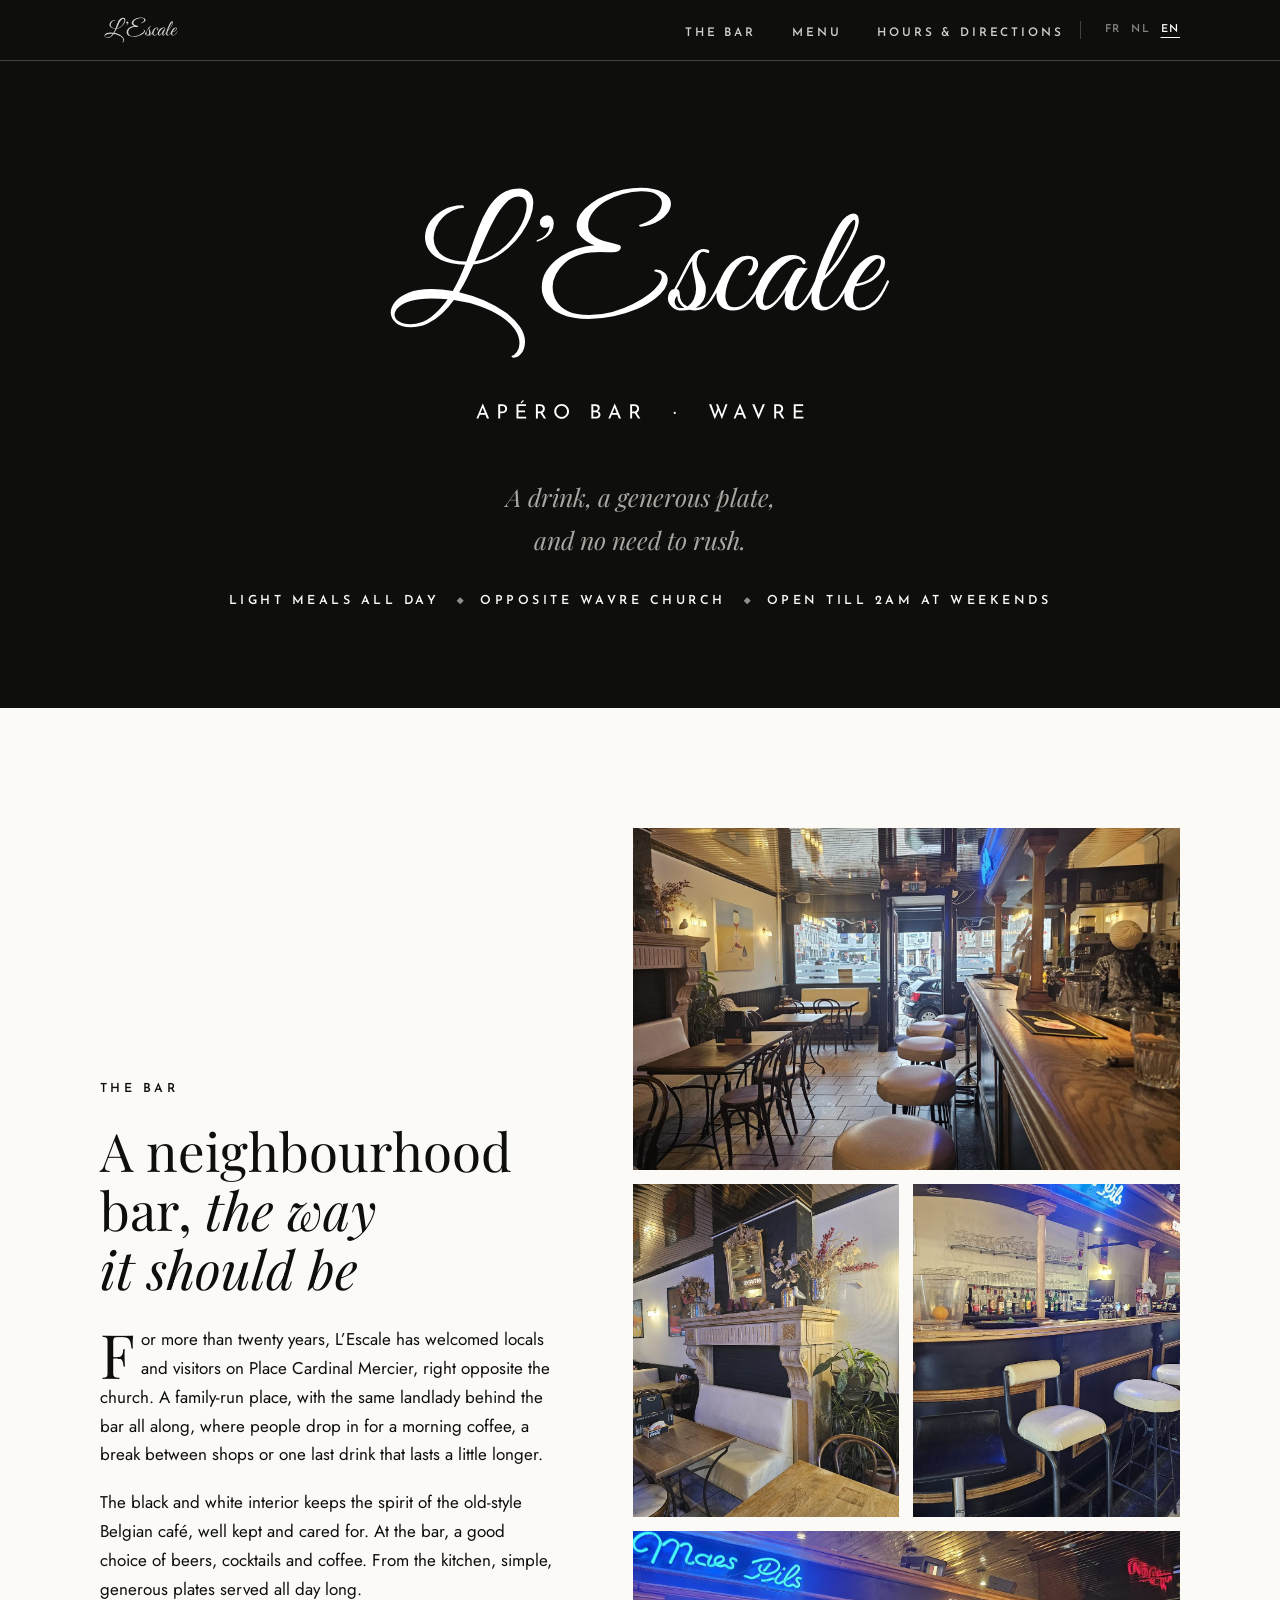
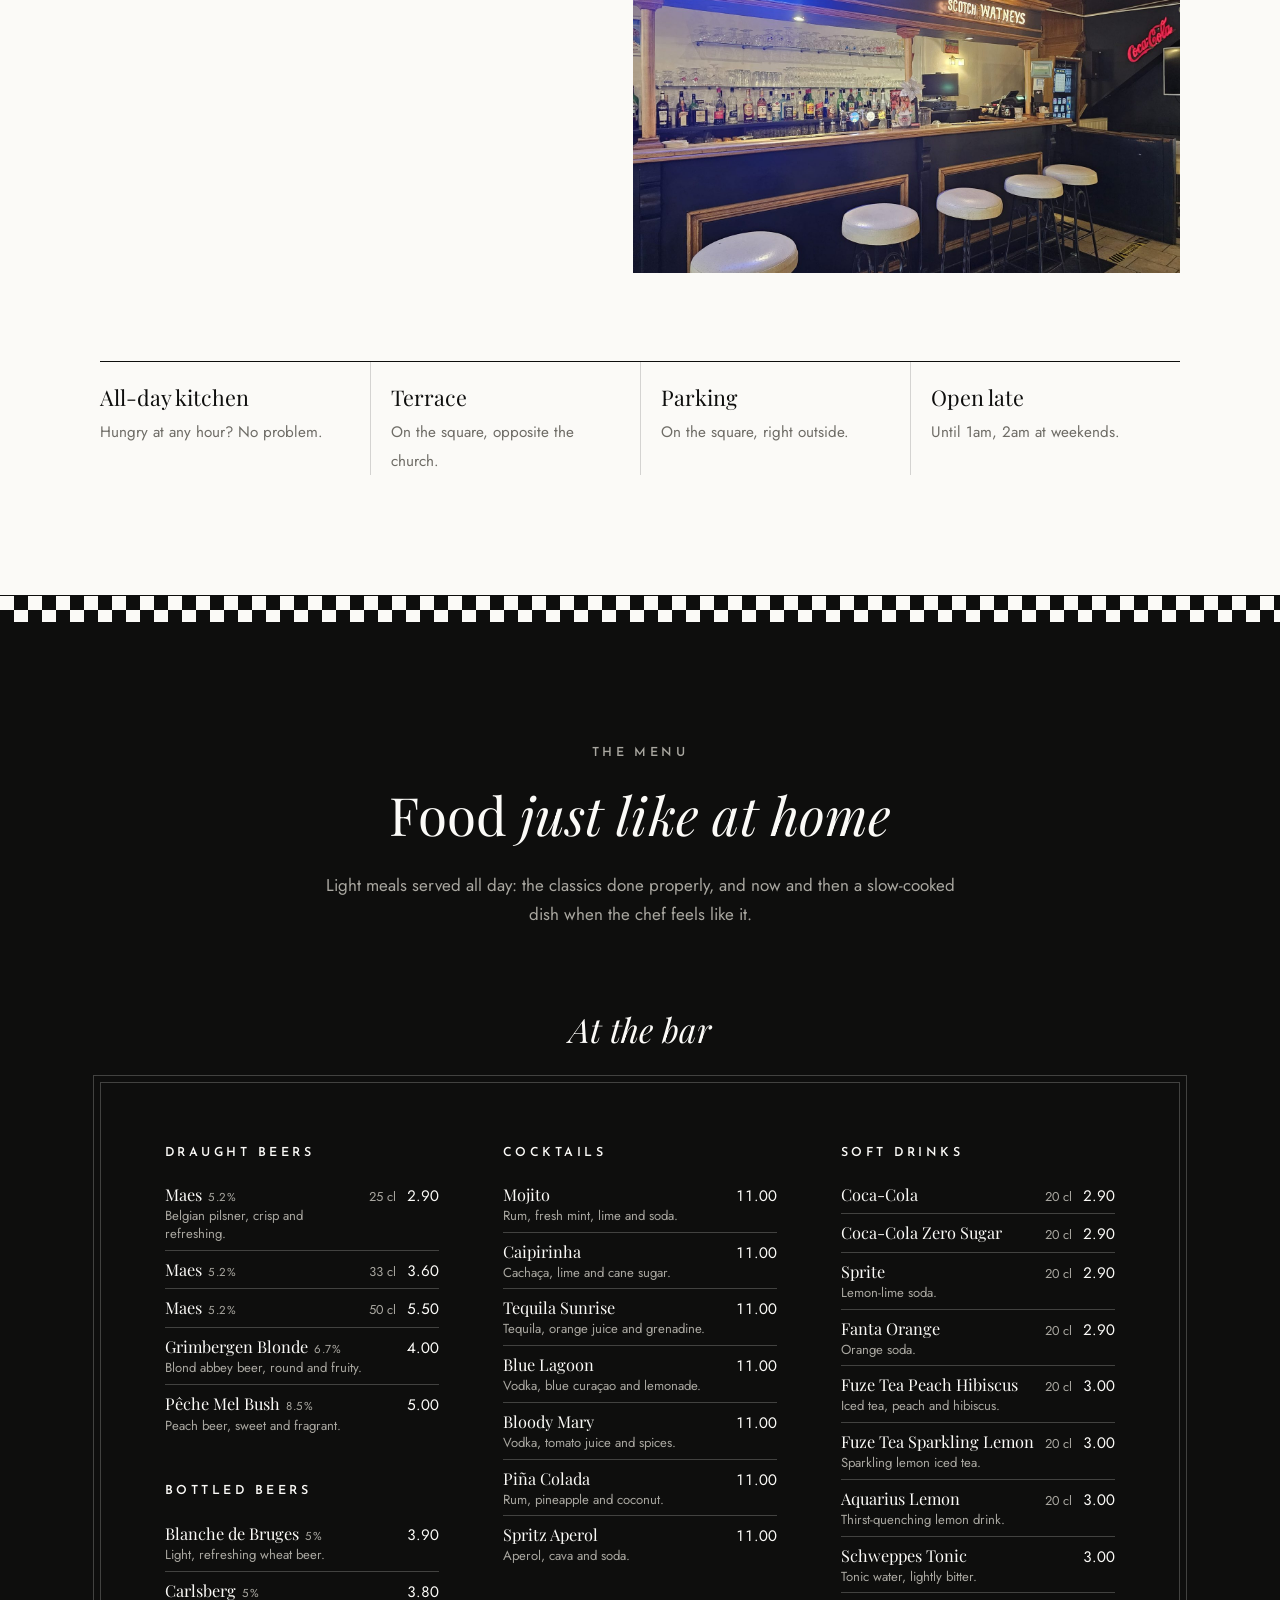
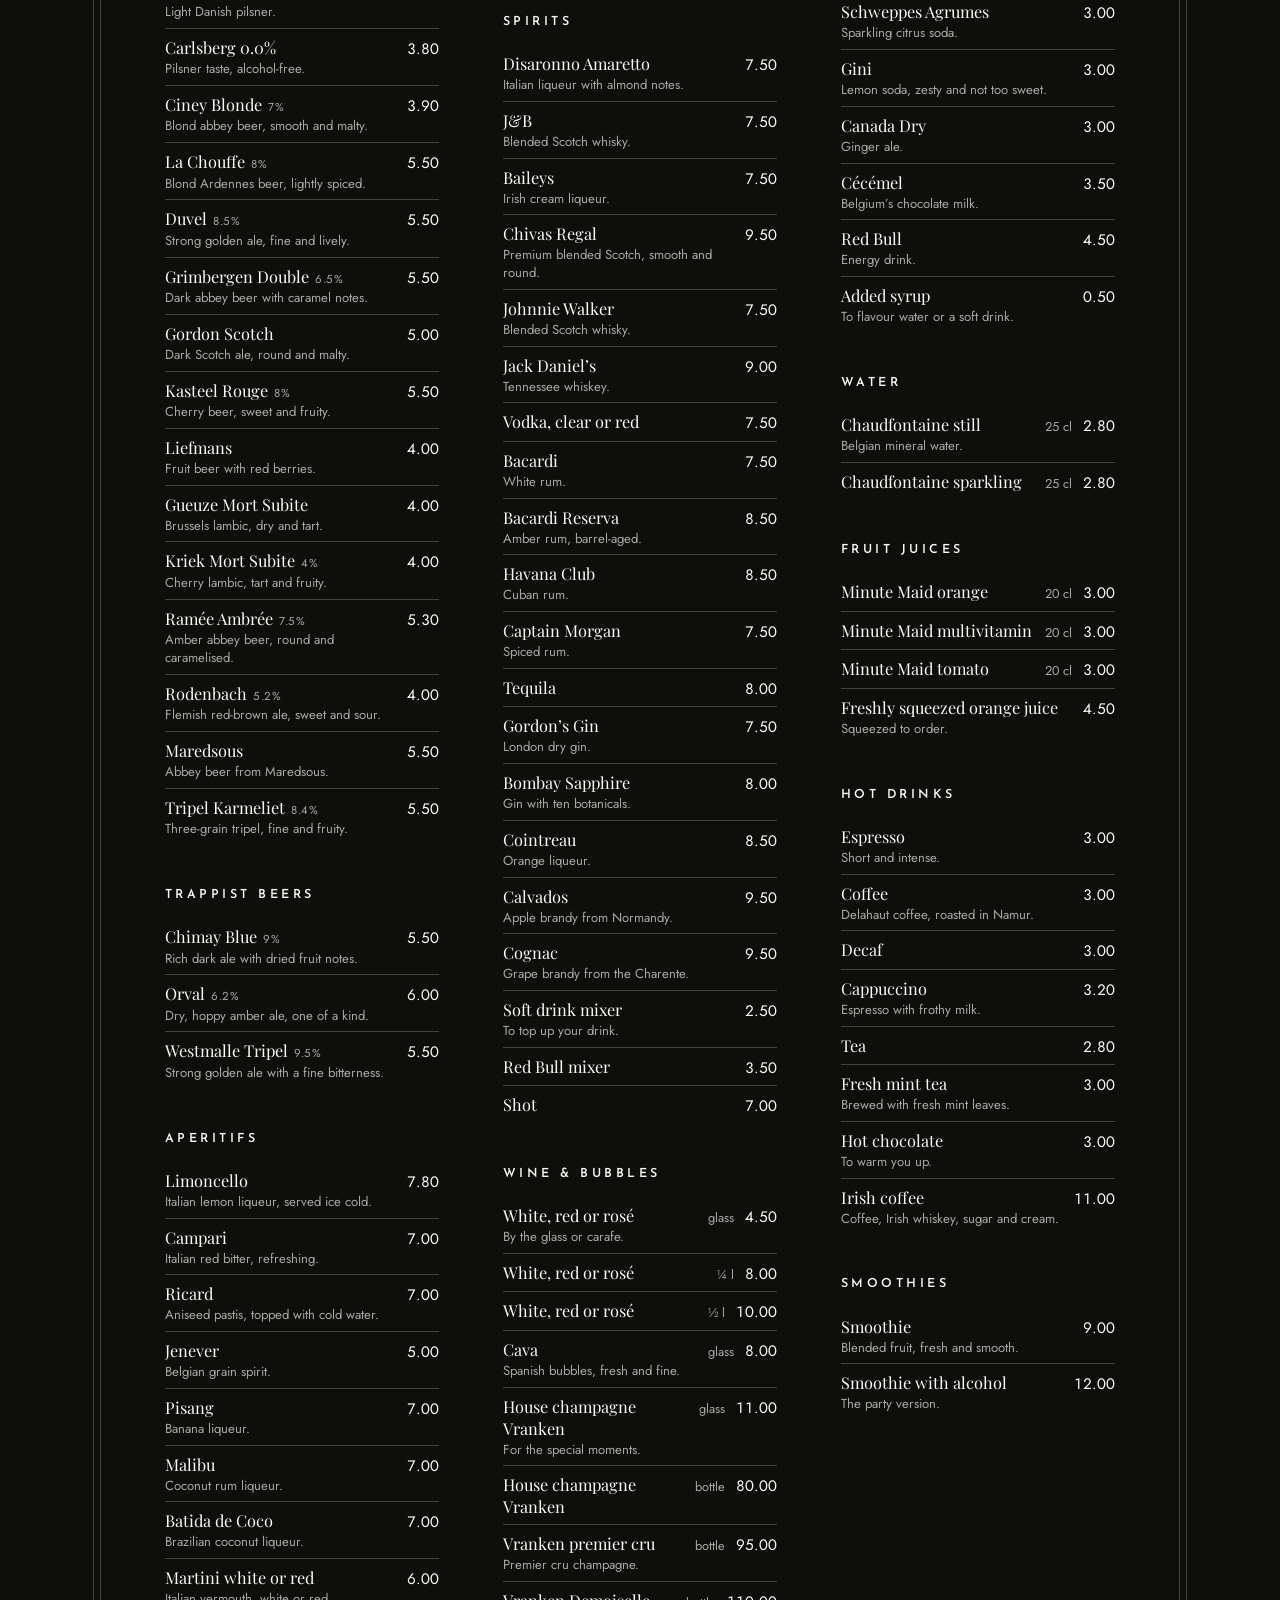
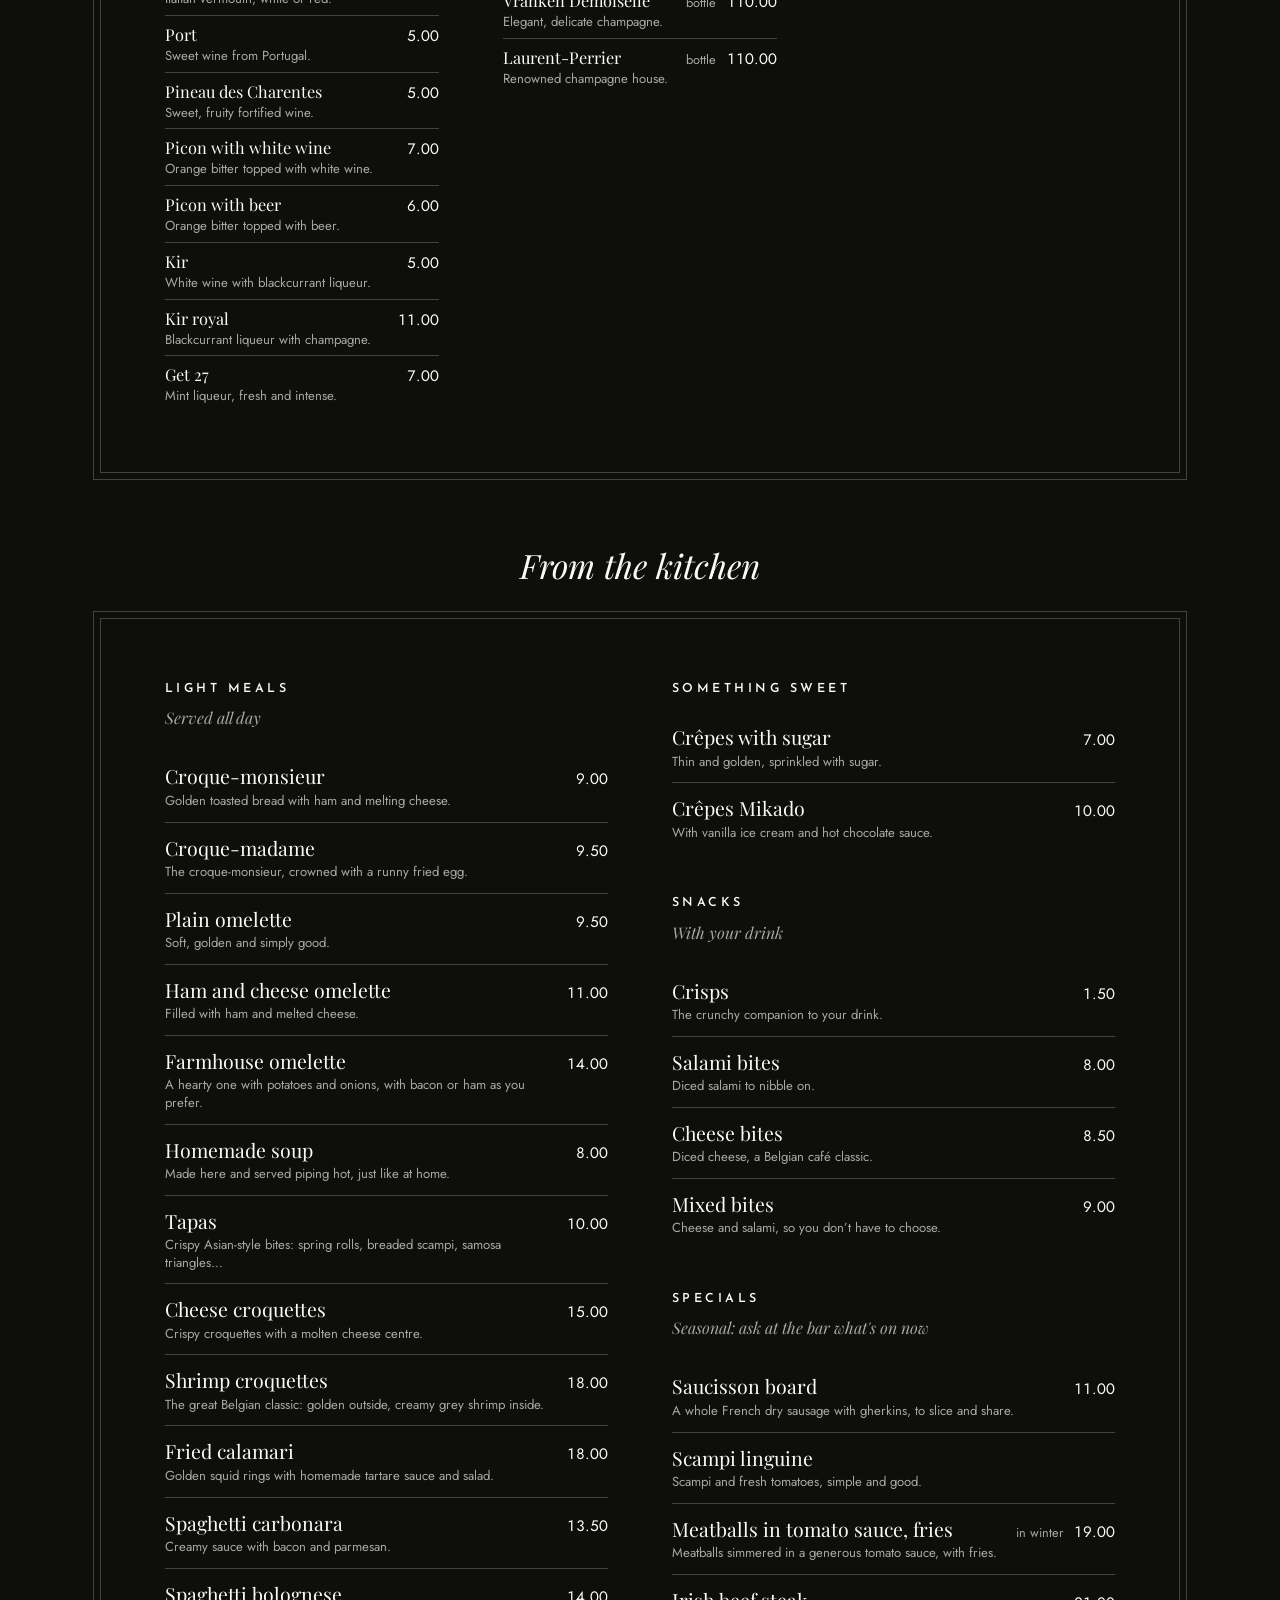
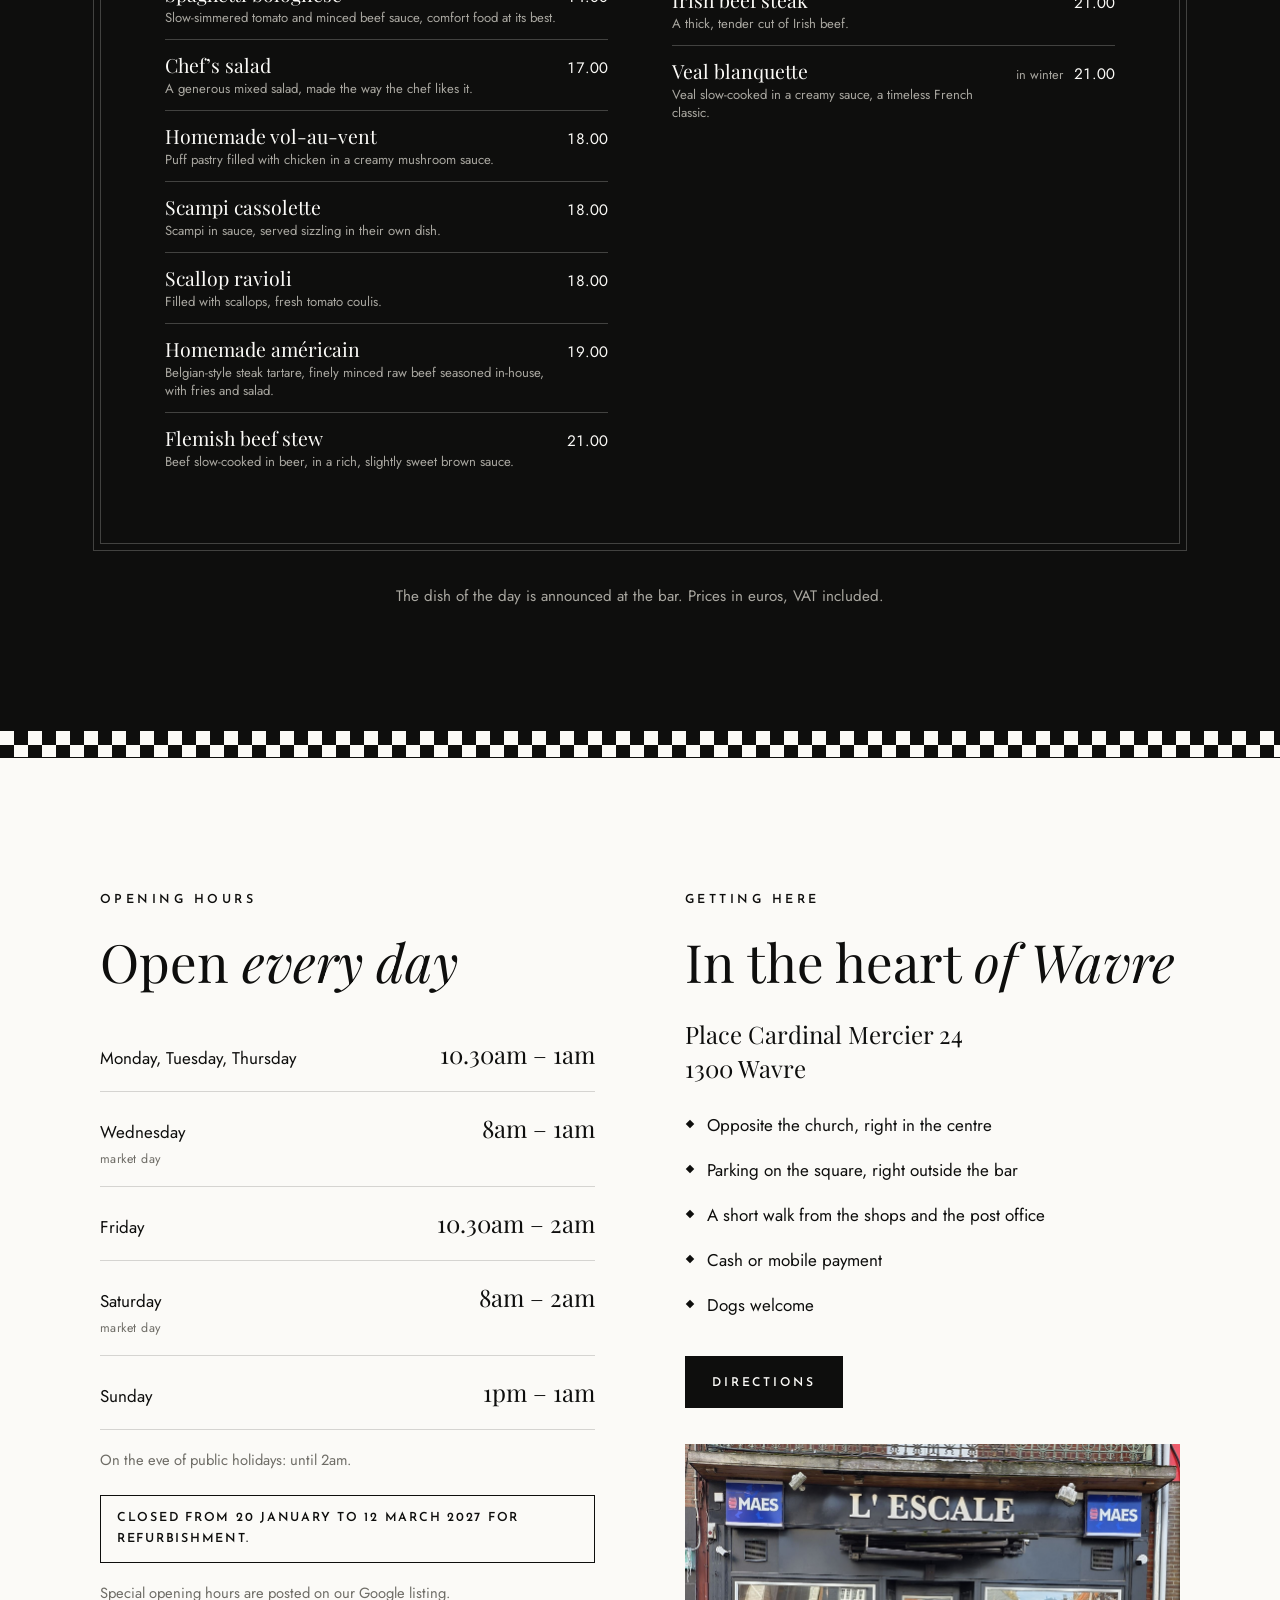
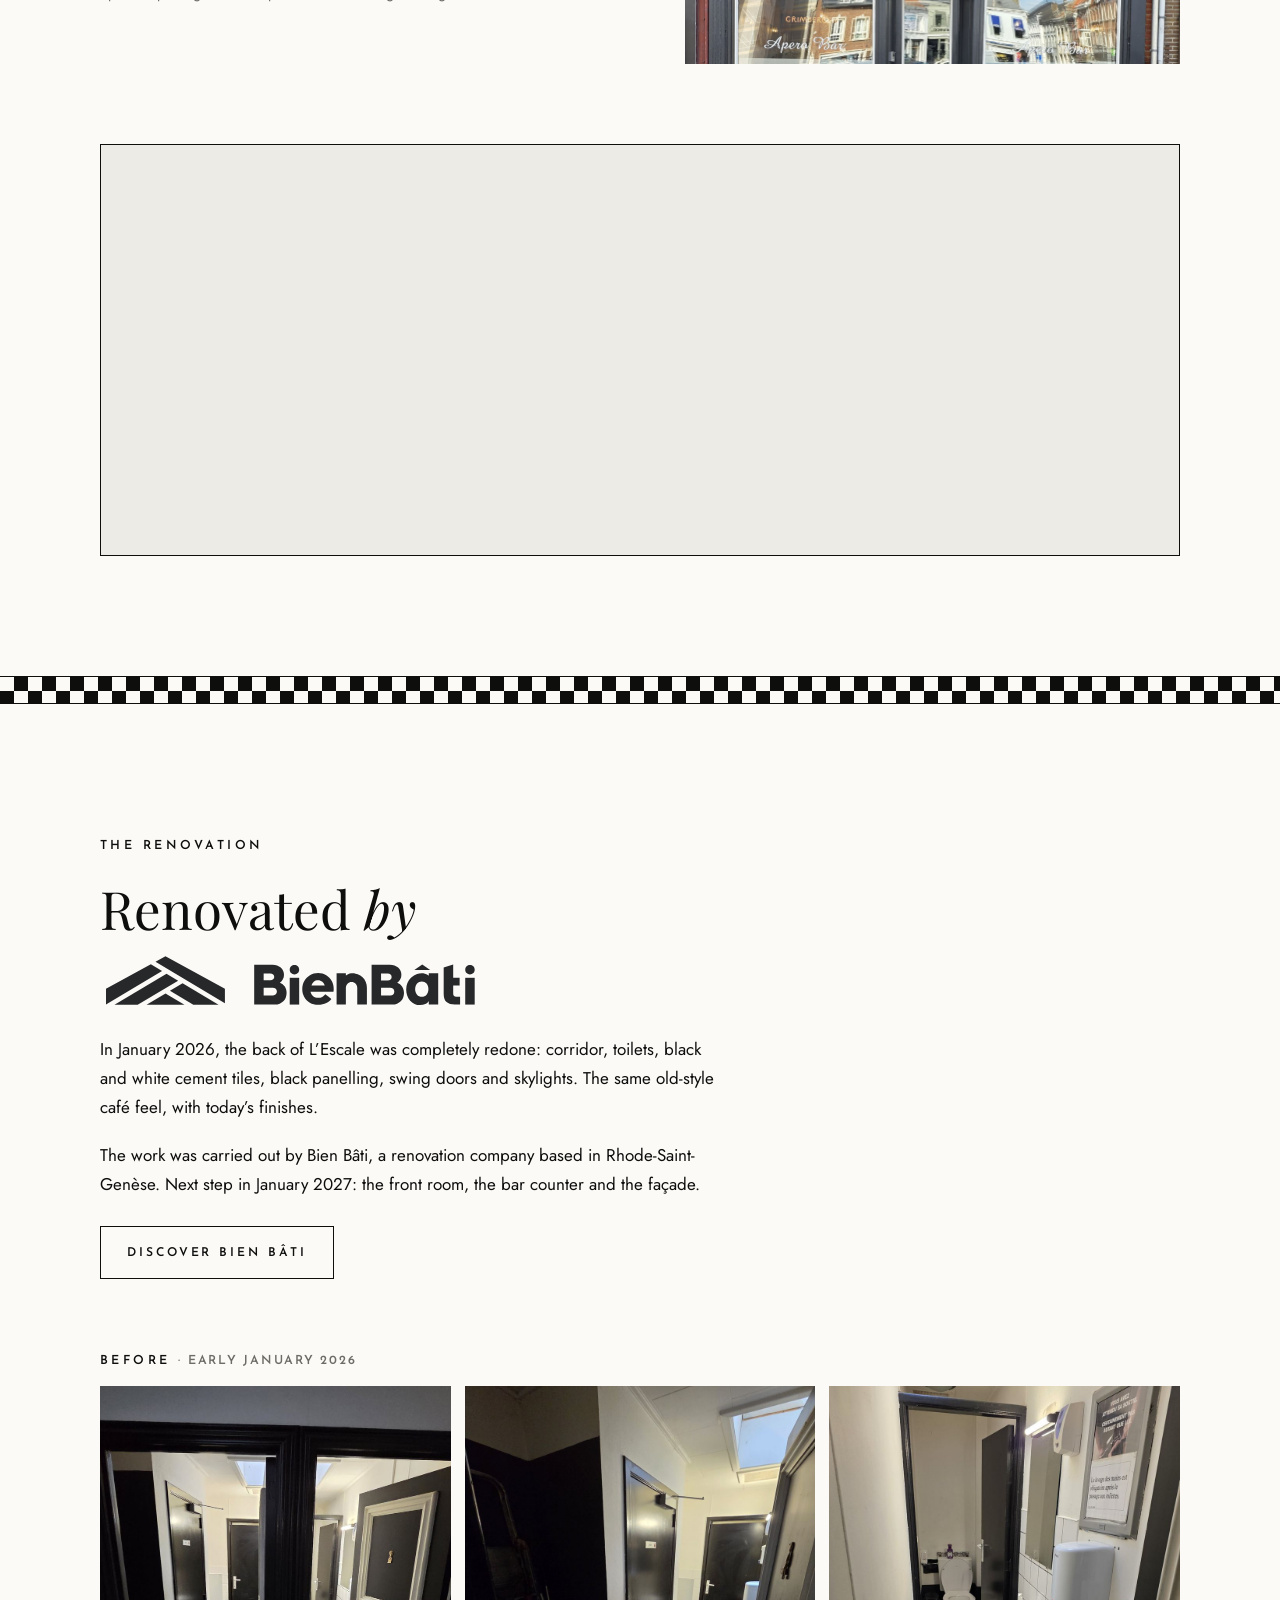
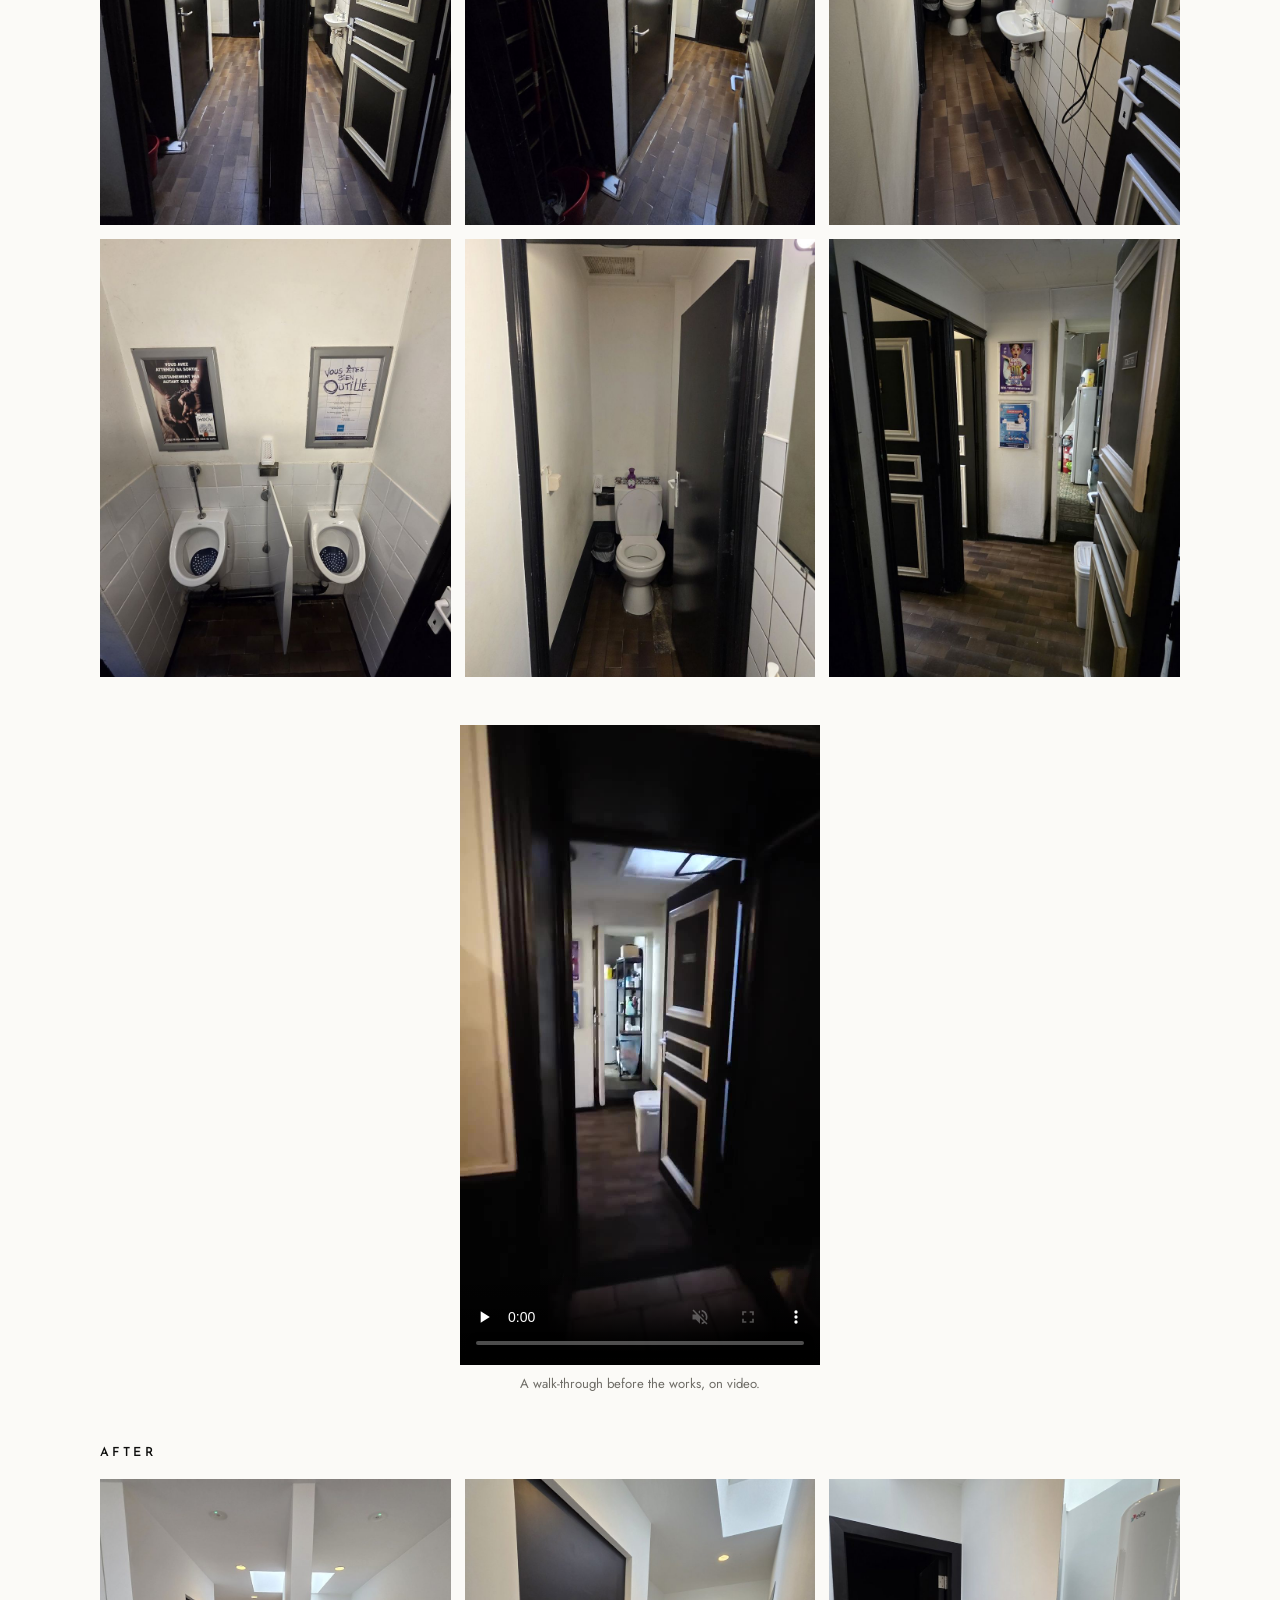
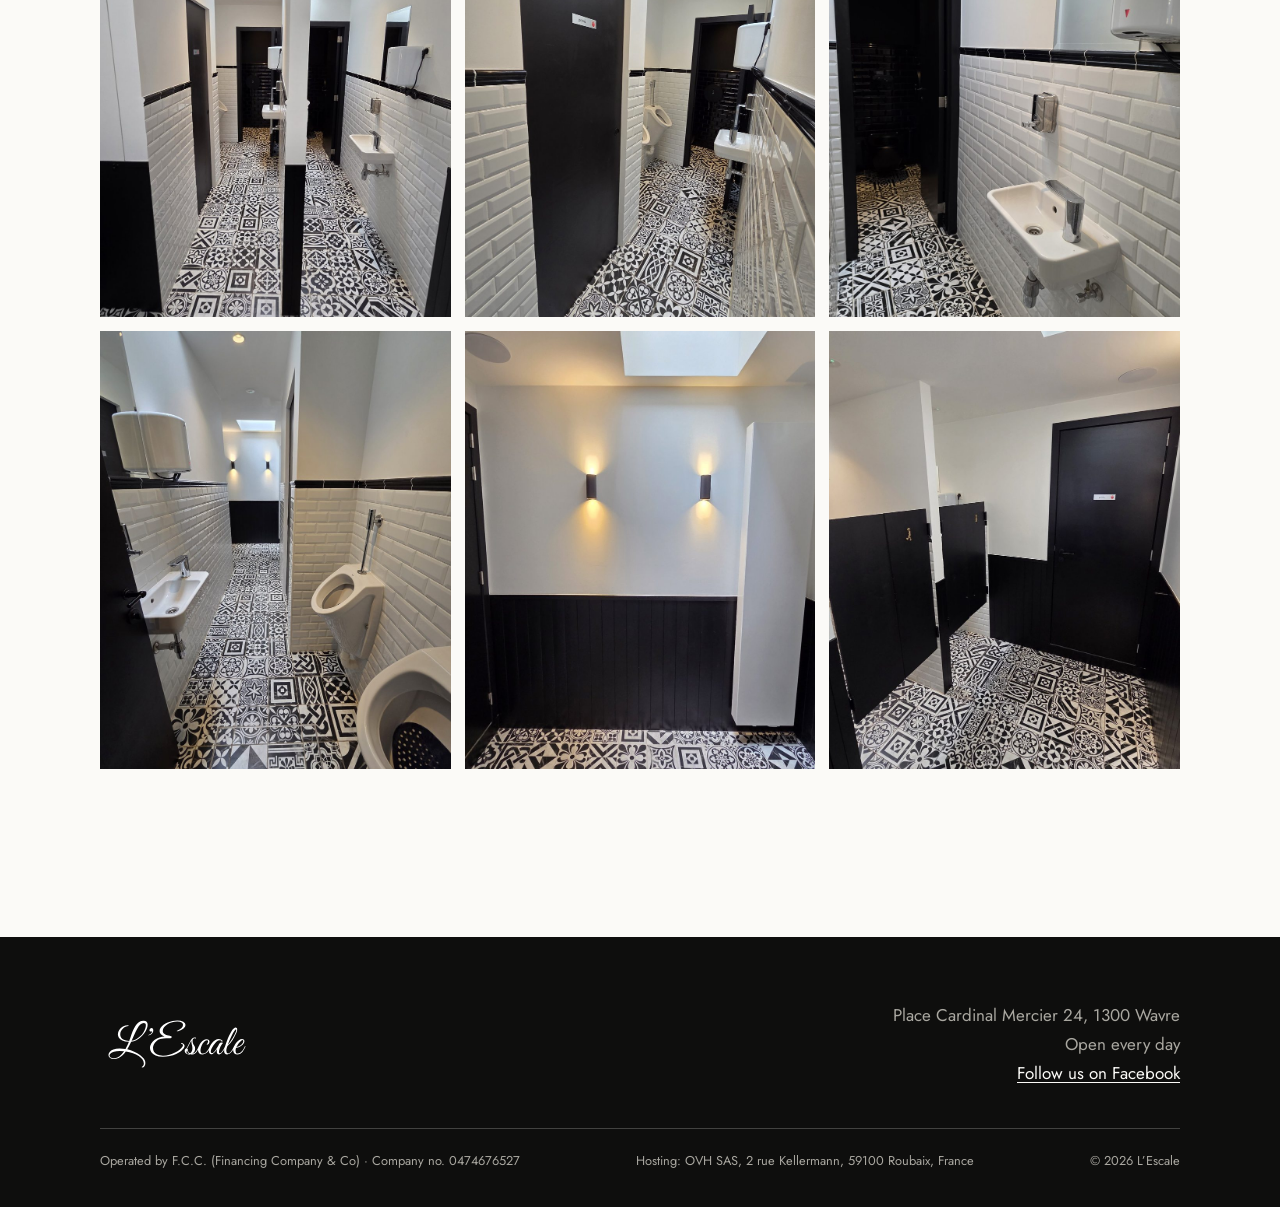
==== commit c84a4a5c: "Fermeture : pour travaux d'embellissement Co-Authored-By: Claude Opus 5.5 <noreply@anthropic.com> Cl" ====
--- a/en/index.html
+++ b/en/index.html
@@ -163,7 +163,7 @@
         </tbody>
       </table>
       <p class="note">On the eve of public holidays: until 2am.</p>
-      <p class="fermeture">Closed from 20 January to 12 March 2027.</p>
+      <p class="fermeture">Closed from 20 January to 12 March 2027 for refurbishment.</p>
       <p class="note">Special opening hours are posted on our Google listing.</p>
     </div>
     <div>
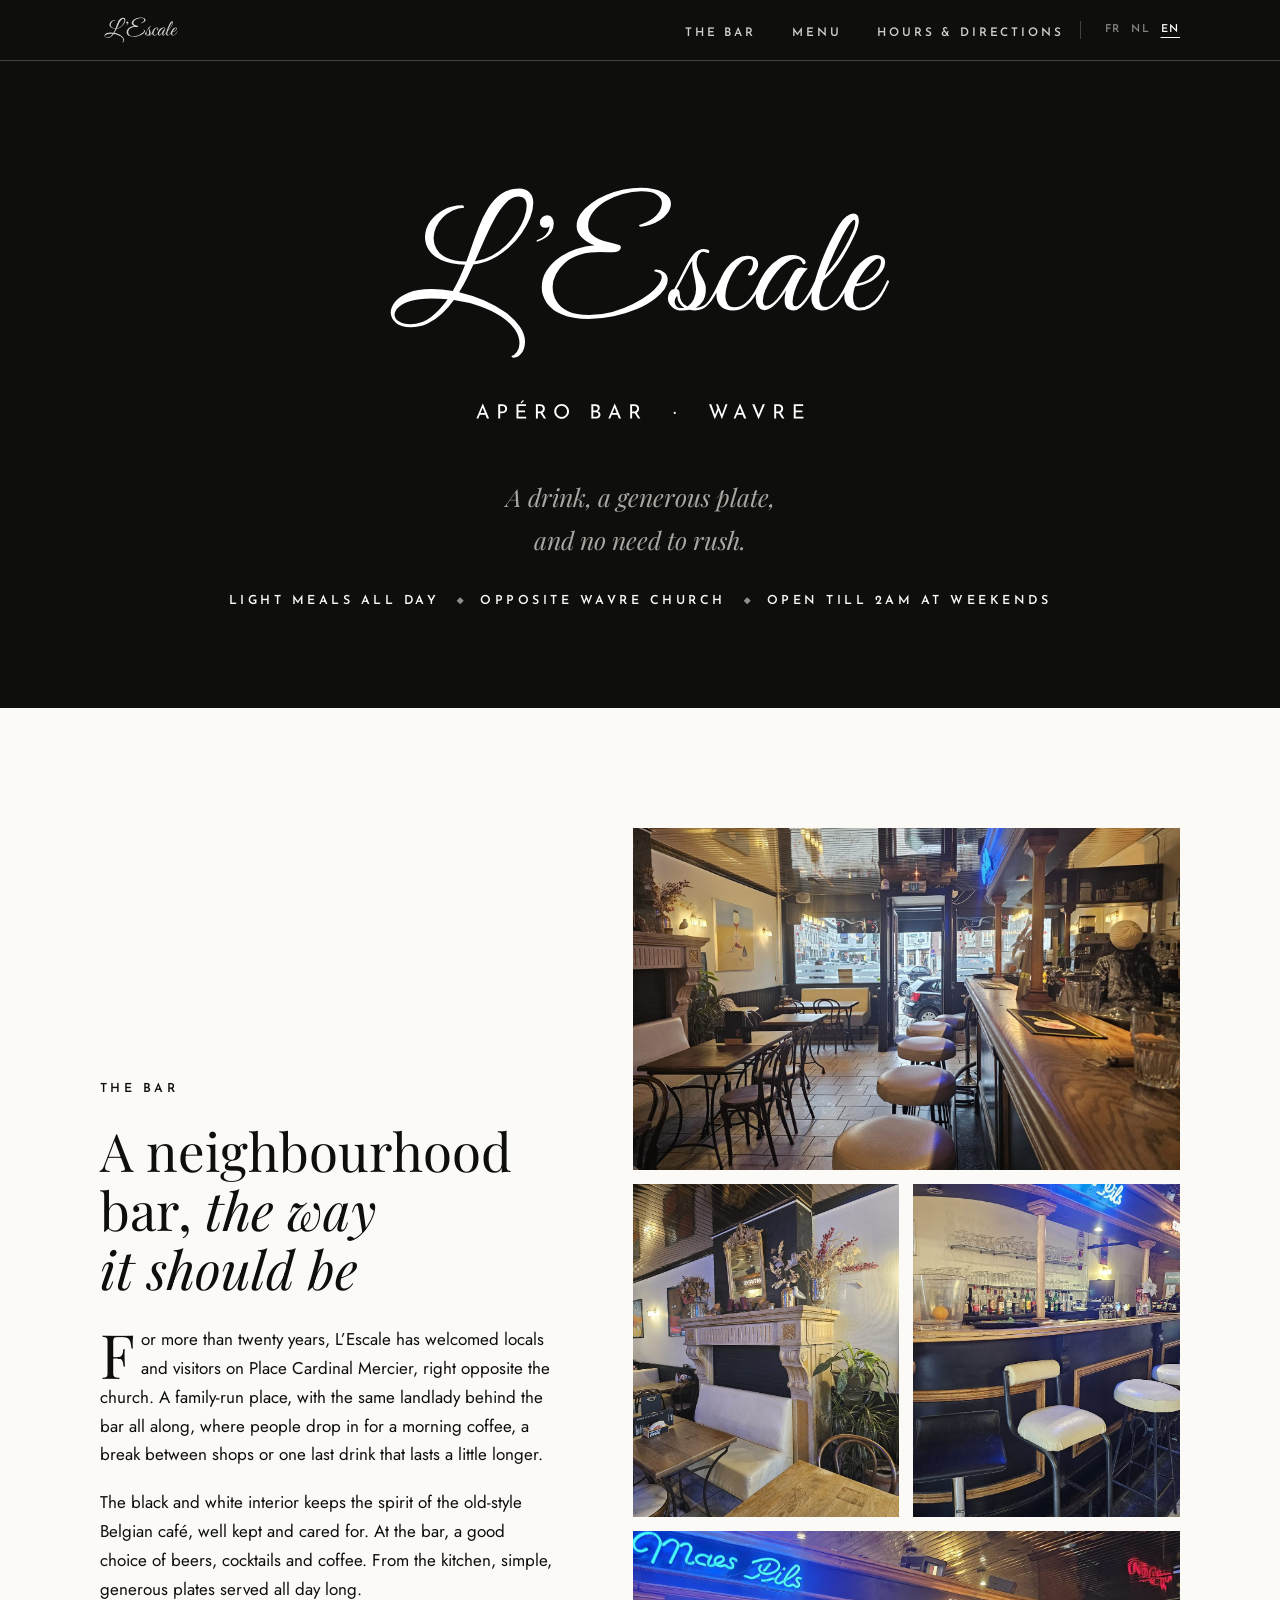
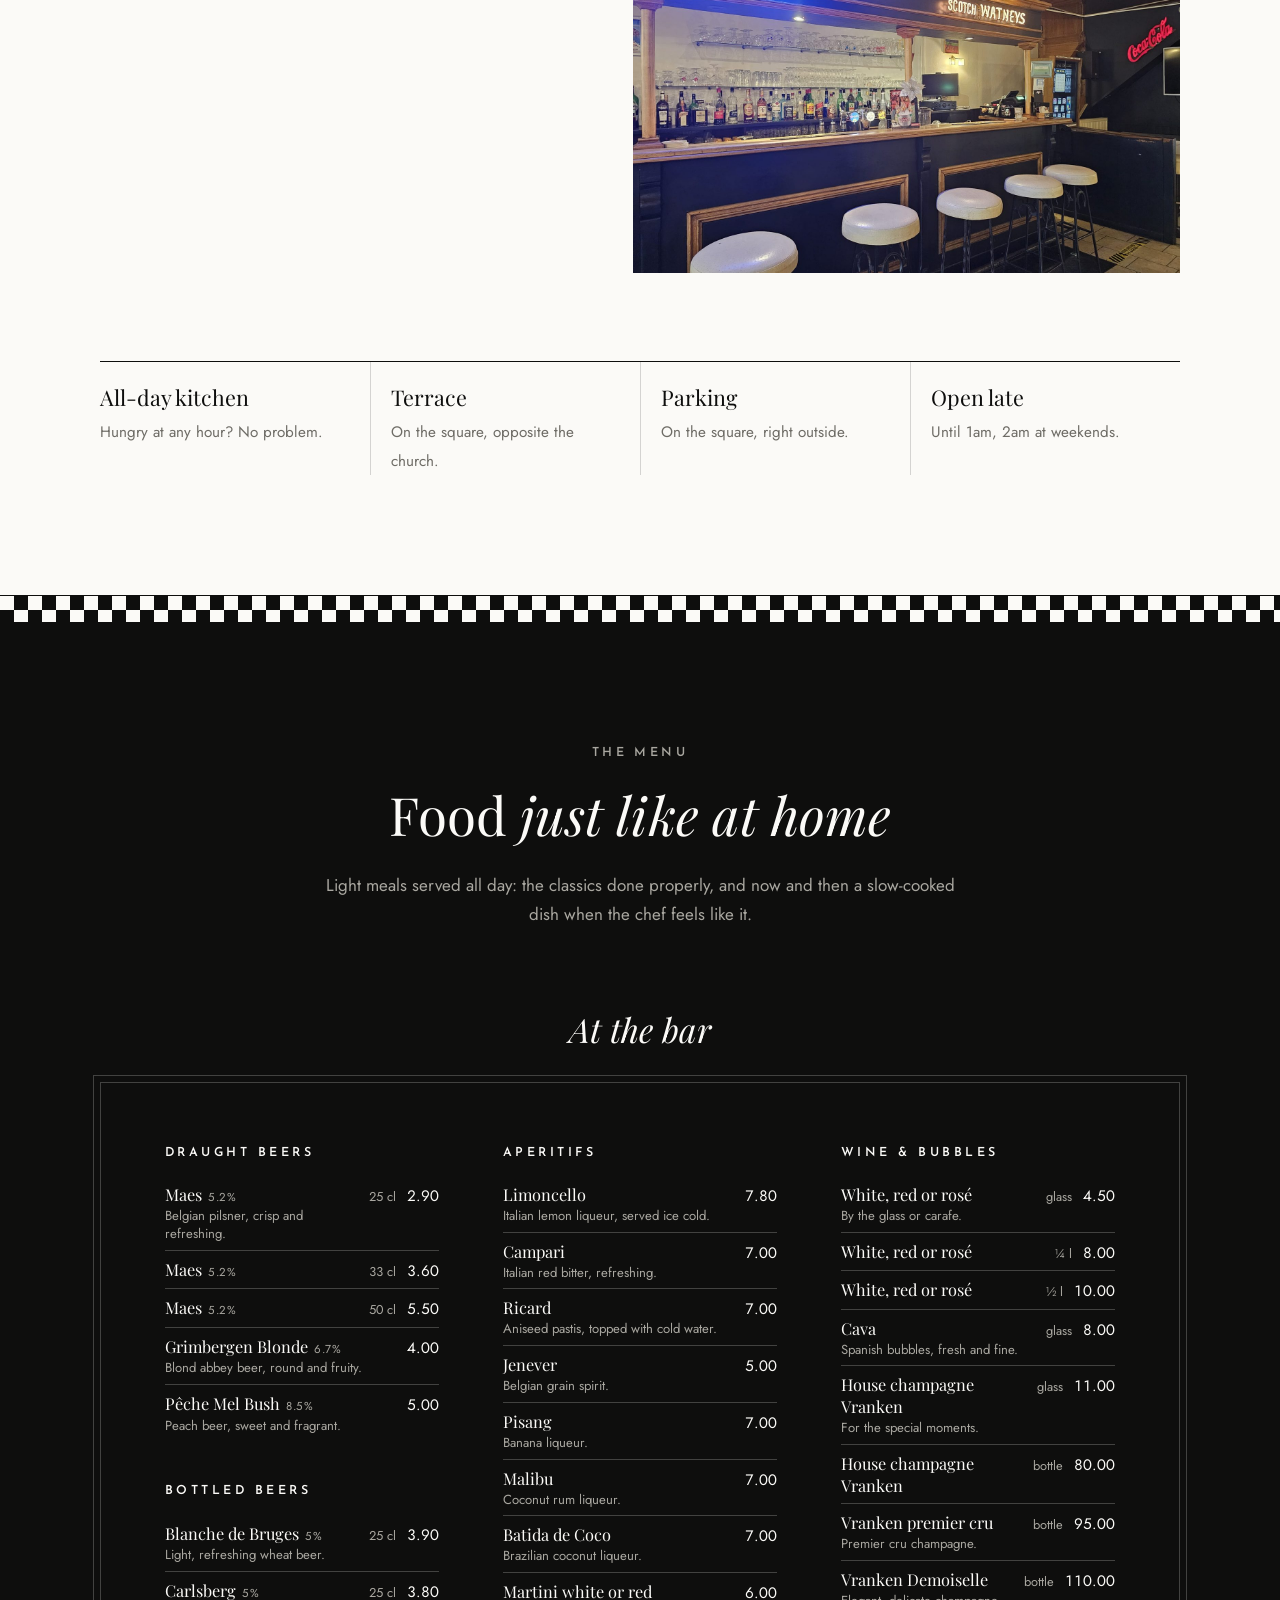
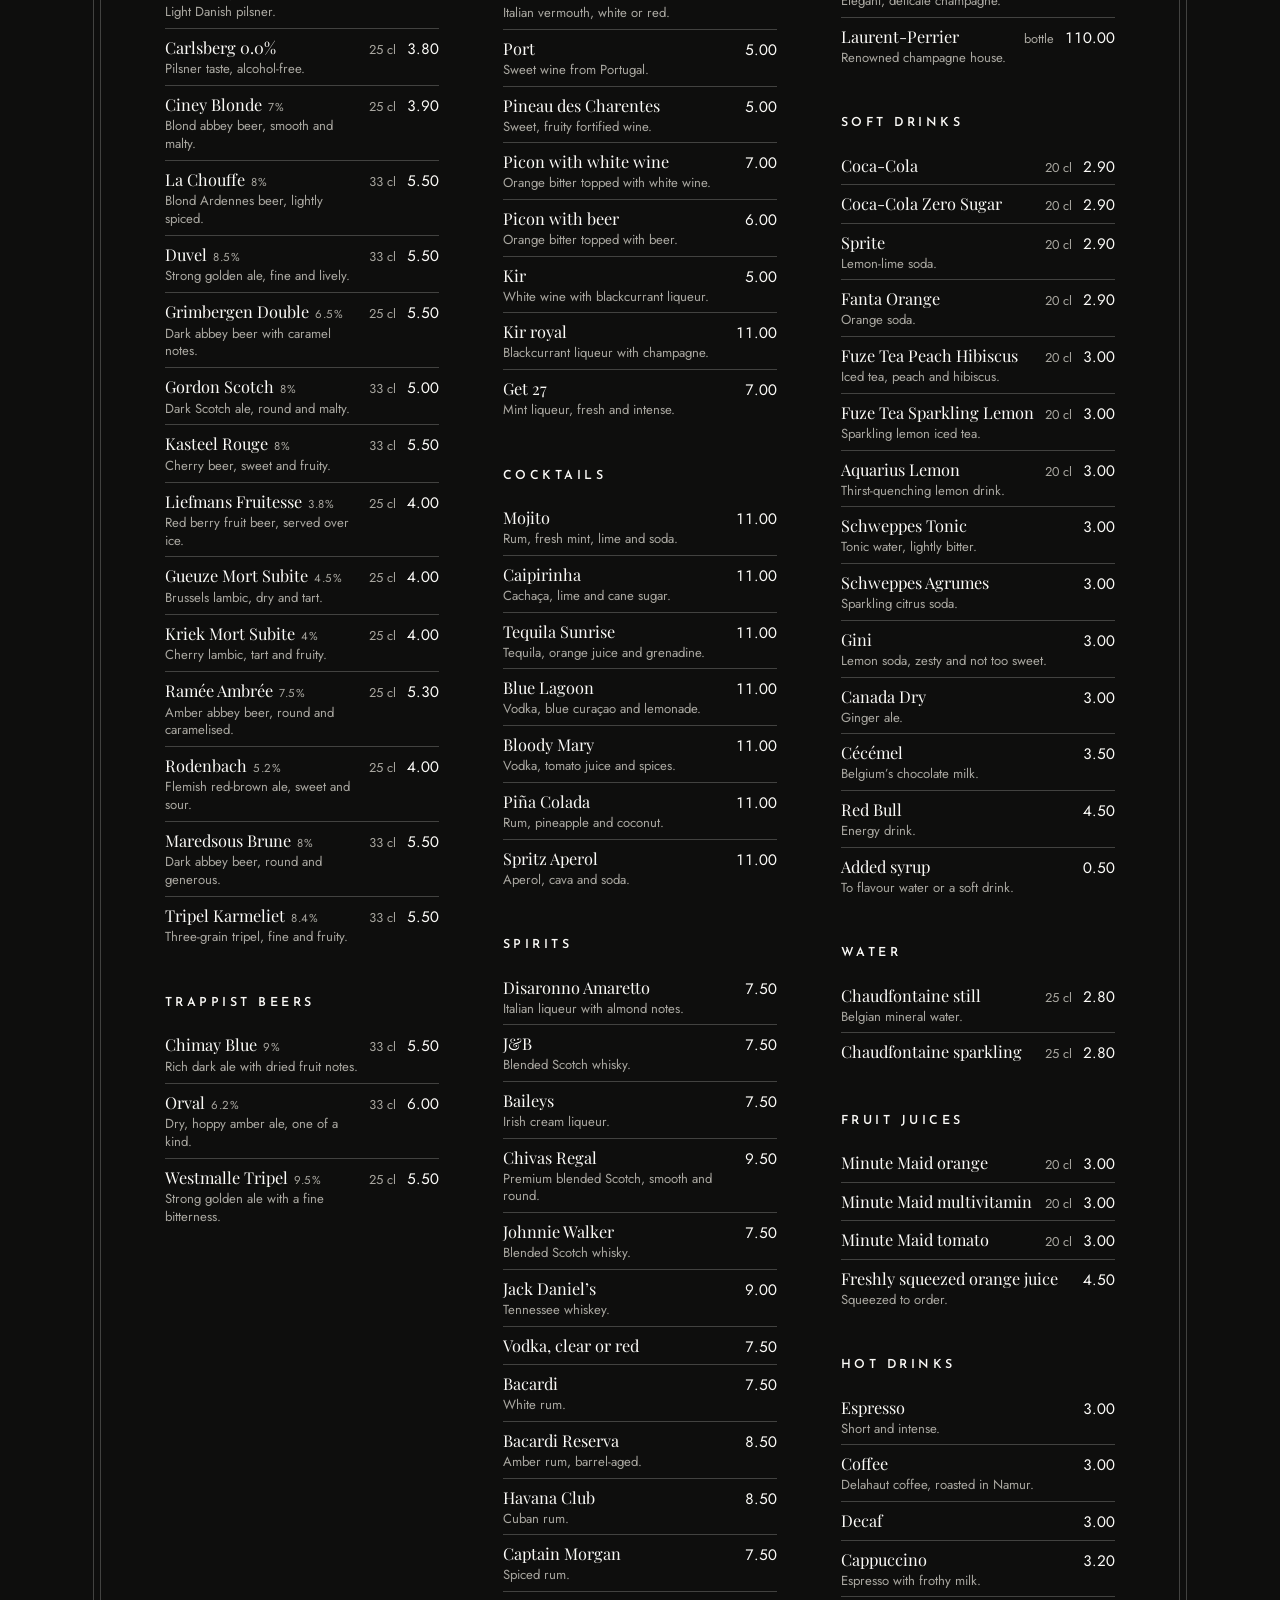
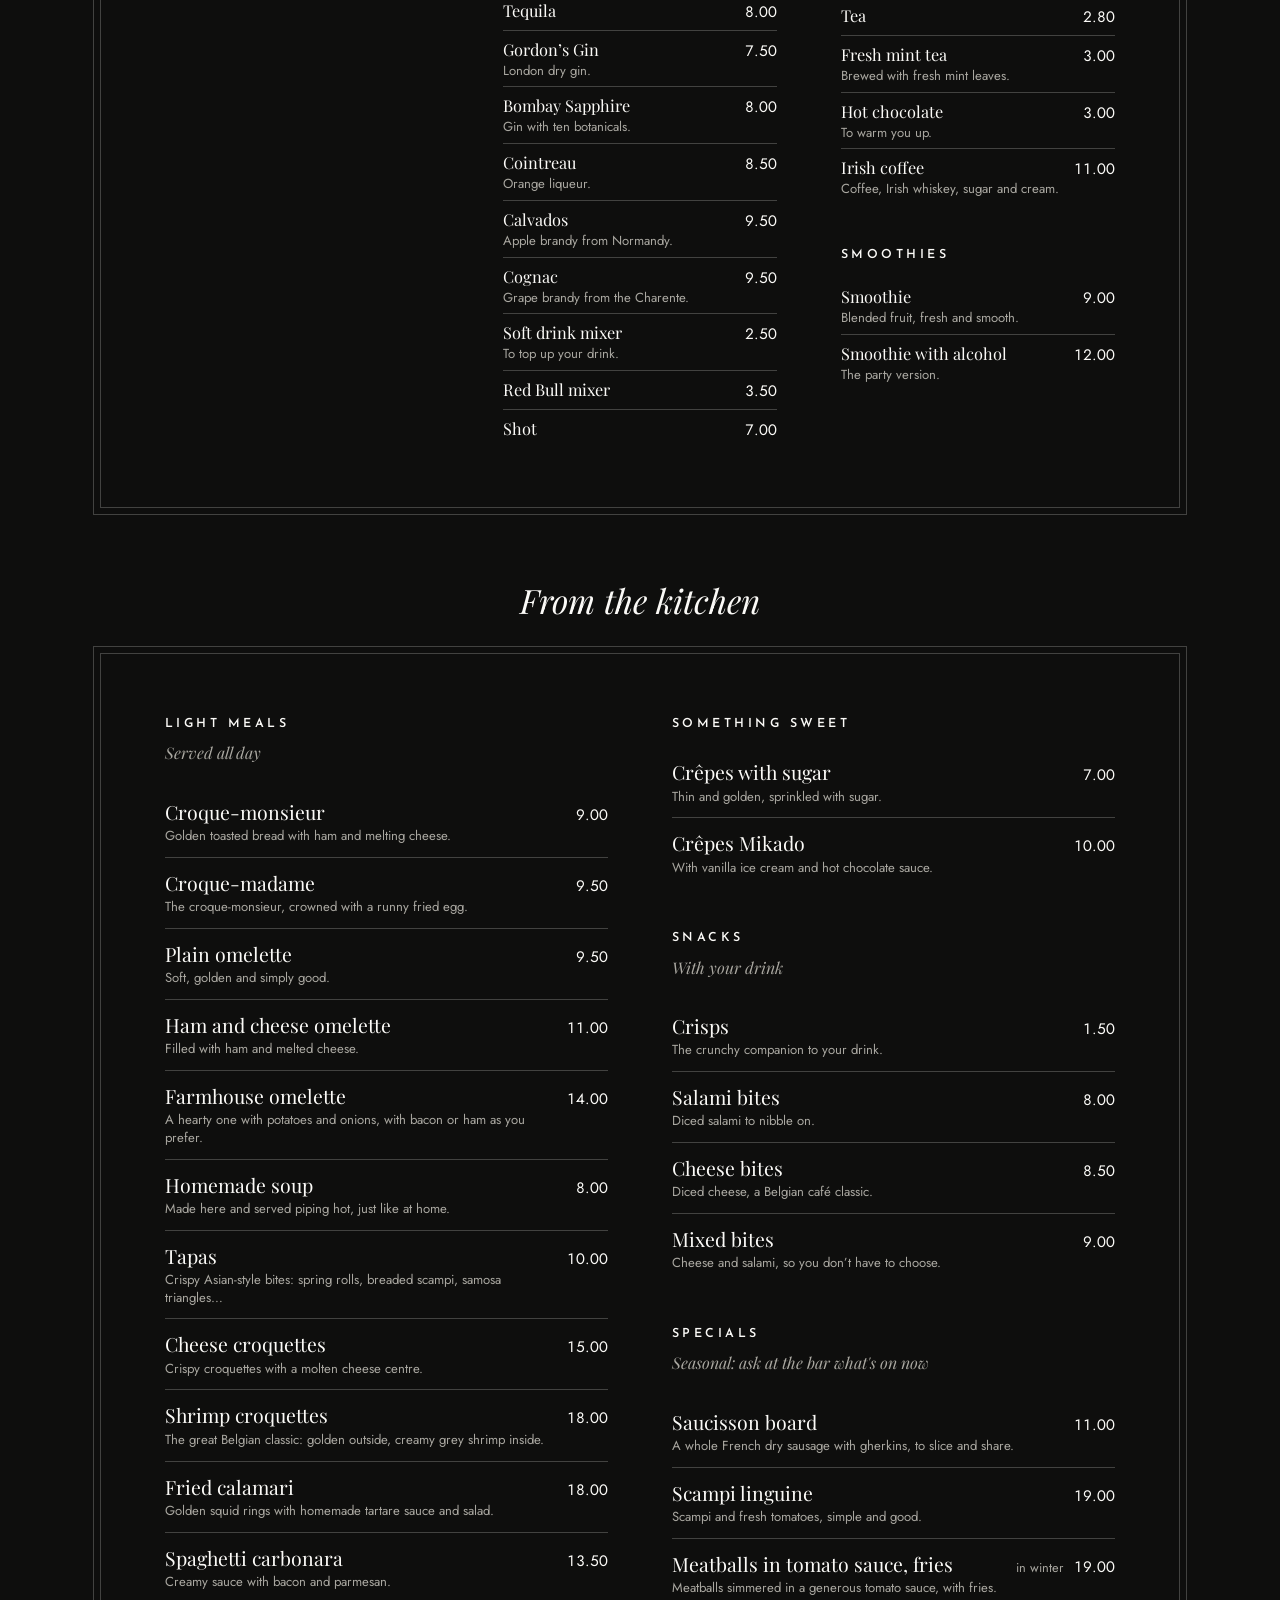
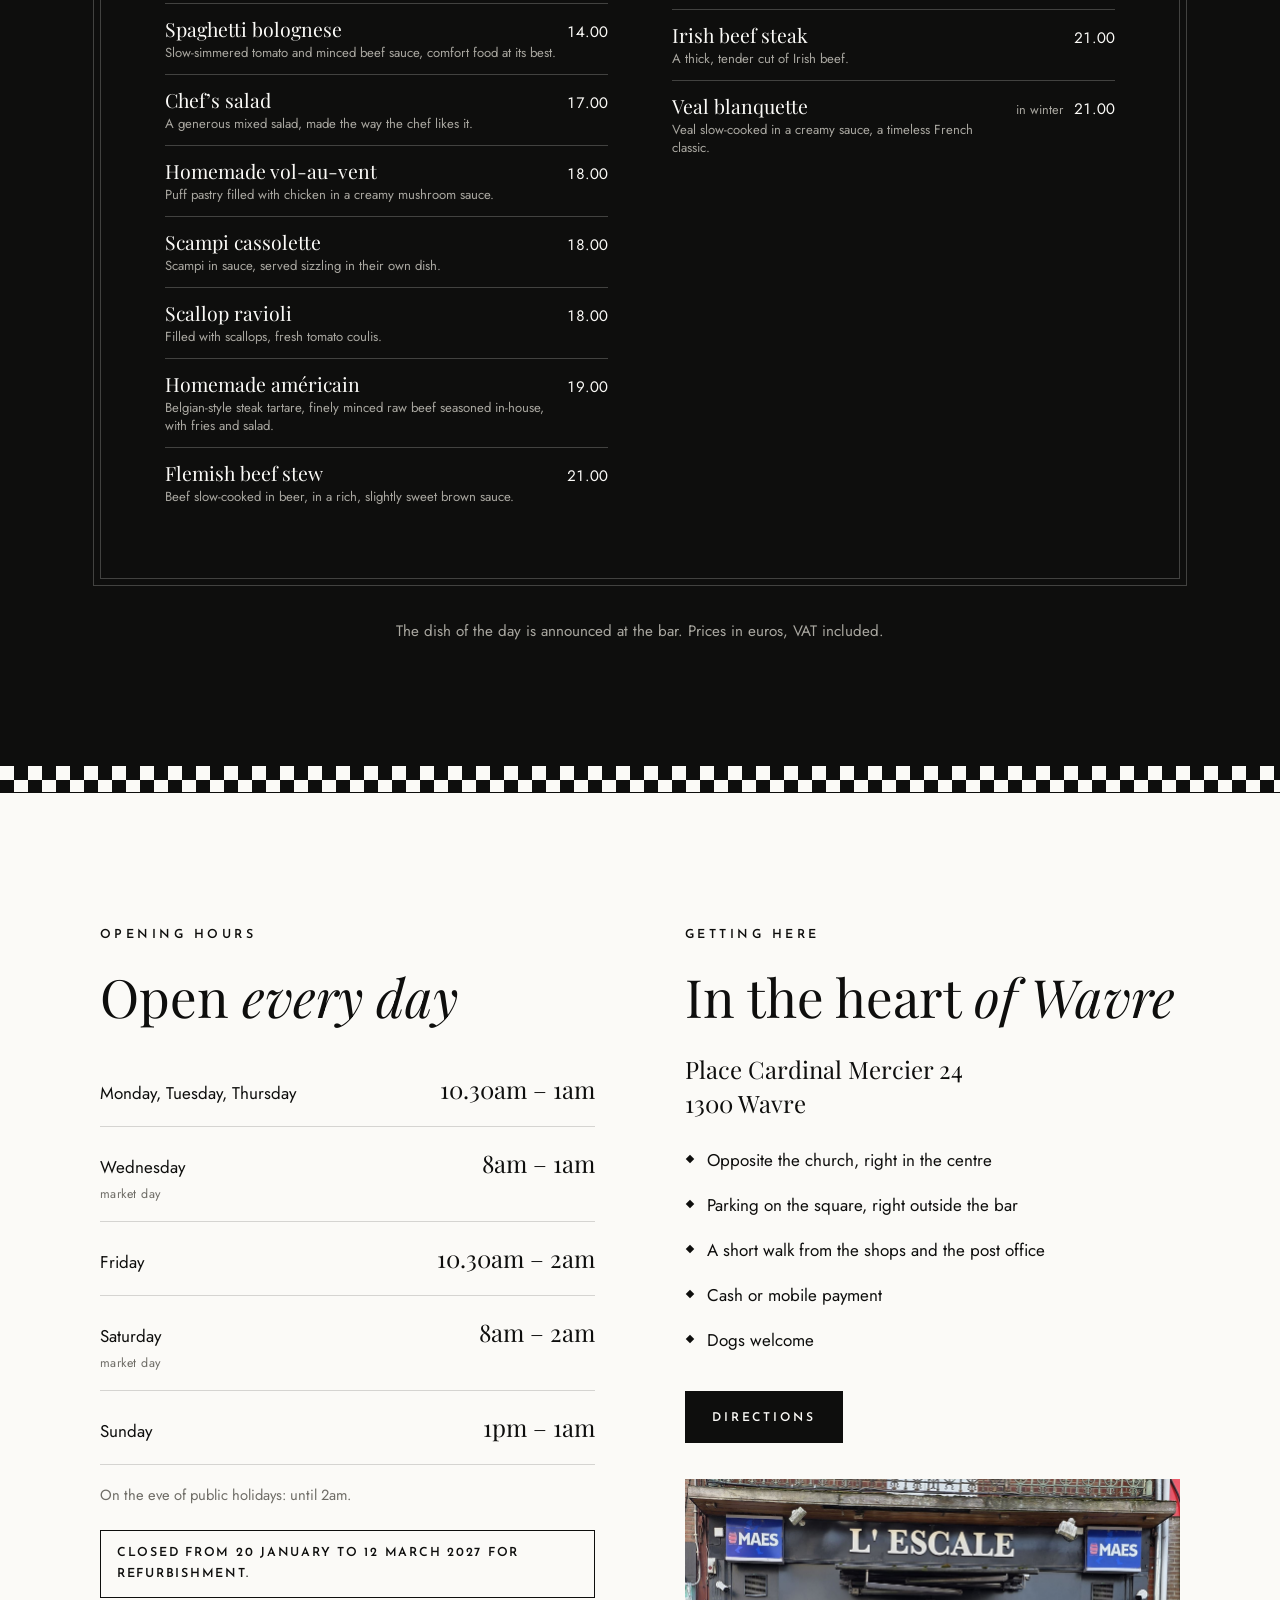
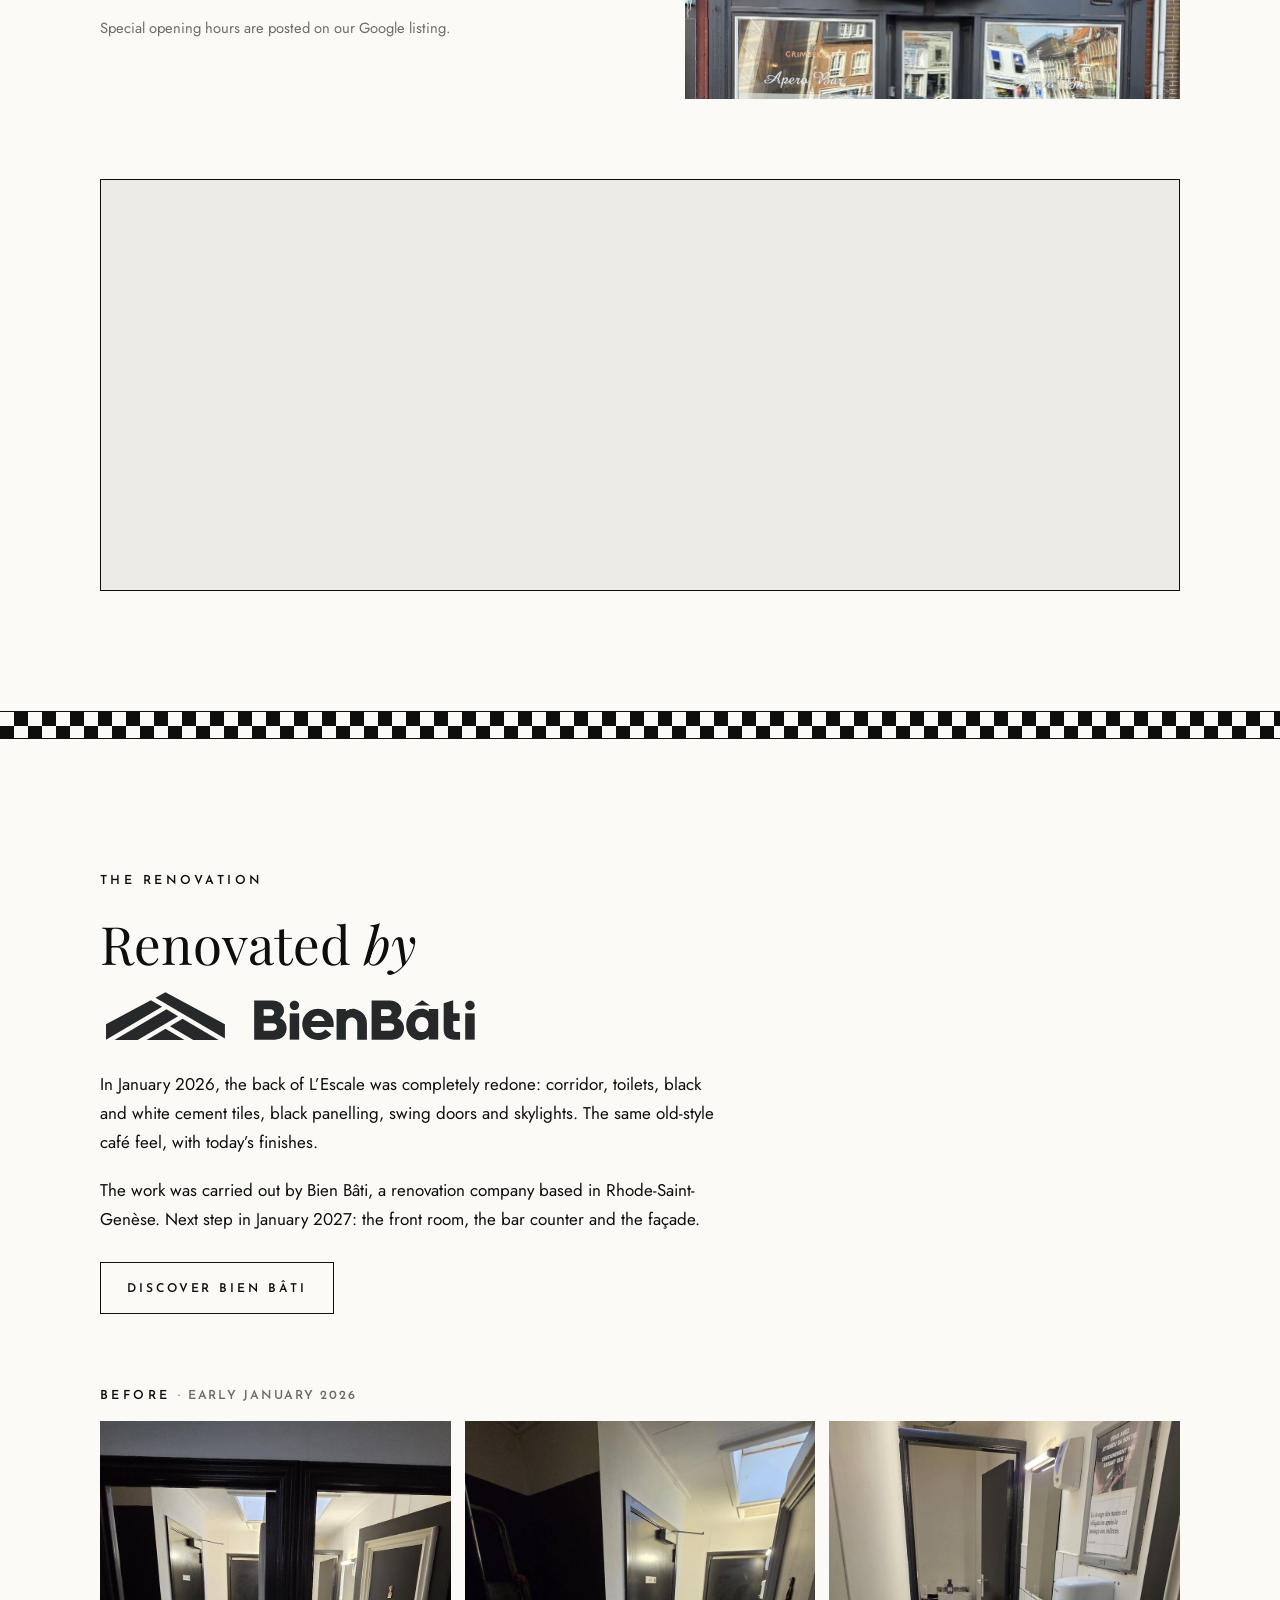
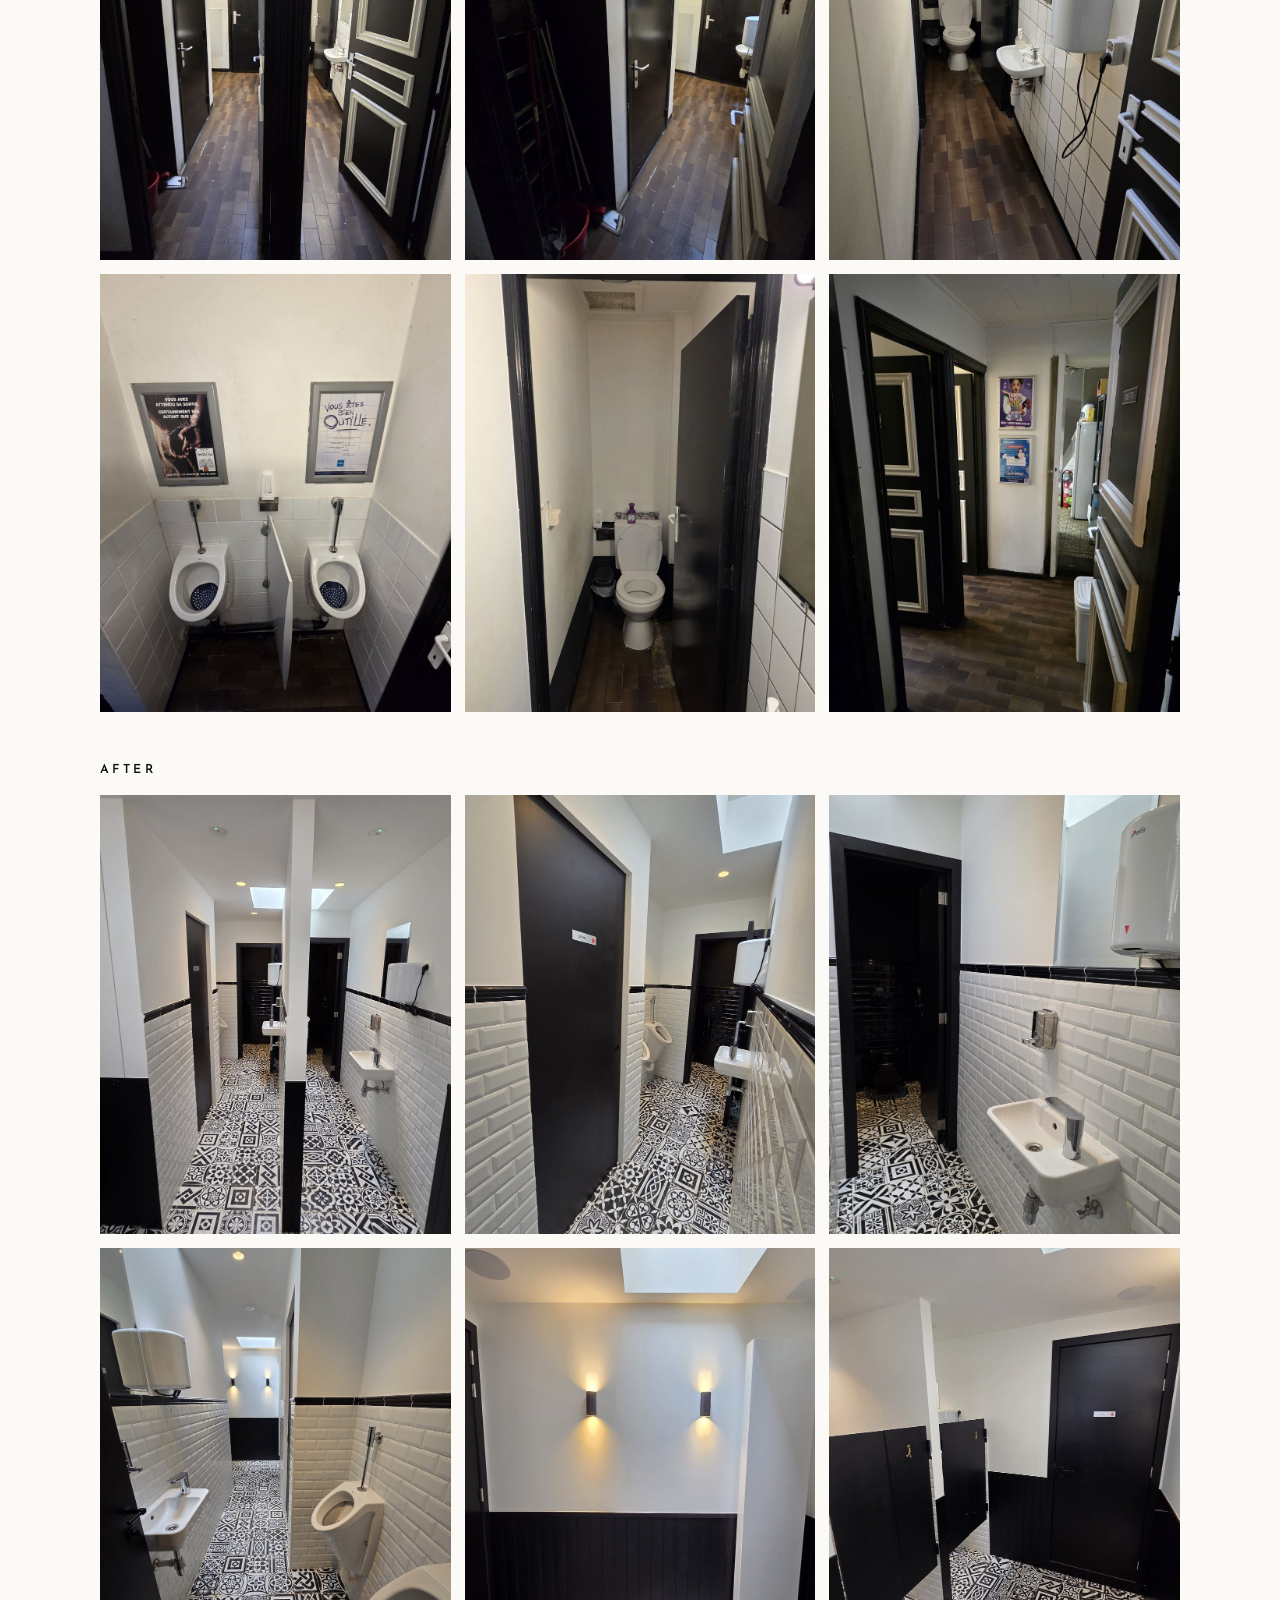
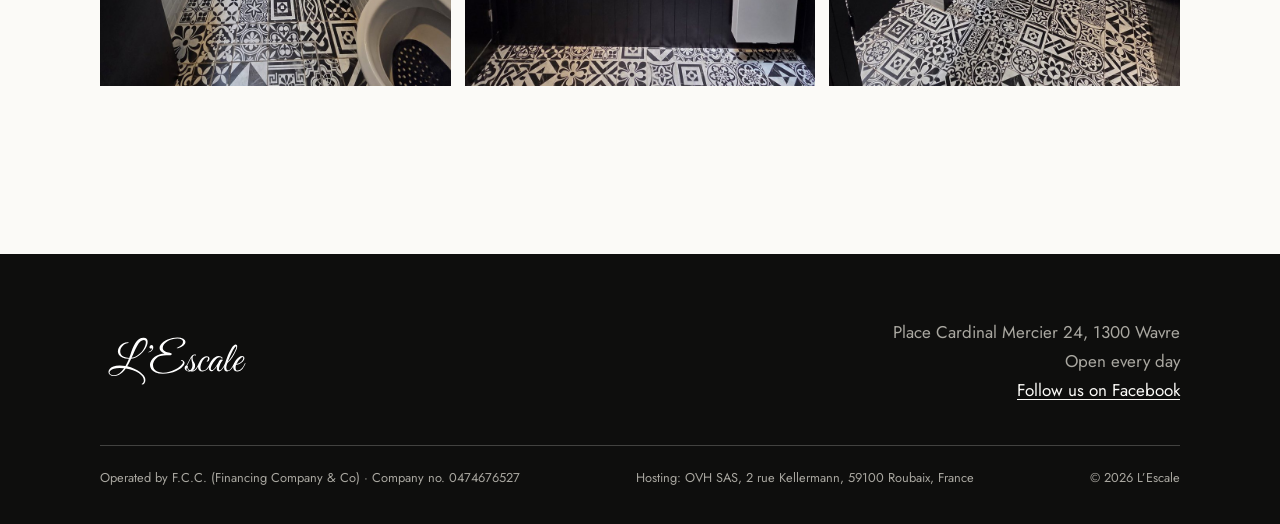
==== commit 1f3301c7: "Vidéo avant-travaux retirée ; bières : contenances et degrés ; linguine 19 € Co-Authored-By: Claude " ====
--- a/en/index.html
+++ b/en/index.html
@@ -122,8 +122,8 @@
     <h3 class="carte__partie">At the bar</h3>
     <div class="carte__cadre carte__cadre--bar">
     <div class="rubrique rubrique--compacte"><h4>Draught beers</h4><ul><li><span>Maes <i class="deg">5.2%</i><em>Belgian pilsner, crisp and refreshing.</em></span><b><small>25 cl</small> 2.90</b></li><li><span>Maes <i class="deg">5.2%</i></span><b><small>33 cl</small> 3.60</b></li><li><span>Maes <i class="deg">5.2%</i></span><b><small>50 cl</small> 5.50</b></li><li><span>Grimbergen Blonde <i class="deg">6.7%</i><em>Blond abbey beer, round and fruity.</em></span><b>4.00</b></li><li><span>Pêche Mel Bush <i class="deg">8.5%</i><em>Peach beer, sweet and fragrant.</em></span><b>5.00</b></li></ul></div>
-    <div class="rubrique rubrique--compacte"><h4>Bottled beers</h4><ul><li><span>Blanche de Bruges <i class="deg">5%</i><em>Light, refreshing wheat beer.</em></span><b>3.90</b></li><li><span>Carlsberg <i class="deg">5%</i><em>Light Danish pilsner.</em></span><b>3.80</b></li><li><span>Carlsberg 0.0%<em>Pilsner taste, alcohol-free.</em></span><b>3.80</b></li><li><span>Ciney Blonde <i class="deg">7%</i><em>Blond abbey beer, smooth and malty.</em></span><b>3.90</b></li><li><span>La Chouffe <i class="deg">8%</i><em>Blond Ardennes beer, lightly spiced.</em></span><b>5.50</b></li><li><span>Duvel <i class="deg">8.5%</i><em>Strong golden ale, fine and lively.</em></span><b>5.50</b></li><li><span>Grimbergen Double <i class="deg">6.5%</i><em>Dark abbey beer with caramel notes.</em></span><b>5.50</b></li><li><span>Gordon Scotch<em>Dark Scotch ale, round and malty.</em></span><b>5.00</b></li><li><span>Kasteel Rouge <i class="deg">8%</i><em>Cherry beer, sweet and fruity.</em></span><b>5.50</b></li><li><span>Liefmans<em>Fruit beer with red berries.</em></span><b>4.00</b></li><li><span>Gueuze Mort Subite<em>Brussels lambic, dry and tart.</em></span><b>4.00</b></li><li><span>Kriek Mort Subite <i class="deg">4%</i><em>Cherry lambic, tart and fruity.</em></span><b>4.00</b></li><li><span>Ramée Ambrée <i class="deg">7.5%</i><em>Amber abbey beer, round and caramelised.</em></span><b>5.30</b></li><li><span>Rodenbach <i class="deg">5.2%</i><em>Flemish red-brown ale, sweet and sour.</em></span><b>4.00</b></li><li><span>Maredsous<em>Abbey beer from Maredsous.</em></span><b>5.50</b></li><li><span>Tripel Karmeliet <i class="deg">8.4%</i><em>Three-grain tripel, fine and fruity.</em></span><b>5.50</b></li></ul></div>
-    <div class="rubrique rubrique--compacte"><h4>Trappist beers</h4><ul><li><span>Chimay Blue <i class="deg">9%</i><em>Rich dark ale with dried fruit notes.</em></span><b>5.50</b></li><li><span>Orval <i class="deg">6.2%</i><em>Dry, hoppy amber ale, one of a kind.</em></span><b>6.00</b></li><li><span>Westmalle Tripel <i class="deg">9.5%</i><em>Strong golden ale with a fine bitterness.</em></span><b>5.50</b></li></ul></div>
+    <div class="rubrique rubrique--compacte"><h4>Bottled beers</h4><ul><li><span>Blanche de Bruges <i class="deg">5%</i><em>Light, refreshing wheat beer.</em></span><b><small>25 cl</small> 3.90</b></li><li><span>Carlsberg <i class="deg">5%</i><em>Light Danish pilsner.</em></span><b><small>25 cl</small> 3.80</b></li><li><span>Carlsberg 0.0%<em>Pilsner taste, alcohol-free.</em></span><b><small>25 cl</small> 3.80</b></li><li><span>Ciney Blonde <i class="deg">7%</i><em>Blond abbey beer, smooth and malty.</em></span><b><small>25 cl</small> 3.90</b></li><li><span>La Chouffe <i class="deg">8%</i><em>Blond Ardennes beer, lightly spiced.</em></span><b><small>33 cl</small> 5.50</b></li><li><span>Duvel <i class="deg">8.5%</i><em>Strong golden ale, fine and lively.</em></span><b><small>33 cl</small> 5.50</b></li><li><span>Grimbergen Double <i class="deg">6.5%</i><em>Dark abbey beer with caramel notes.</em></span><b><small>25 cl</small> 5.50</b></li><li><span>Gordon Scotch <i class="deg">8%</i><em>Dark Scotch ale, round and malty.</em></span><b><small>33 cl</small> 5.00</b></li><li><span>Kasteel Rouge <i class="deg">8%</i><em>Cherry beer, sweet and fruity.</em></span><b><small>33 cl</small> 5.50</b></li><li><span>Liefmans Fruitesse <i class="deg">3.8%</i><em>Red berry fruit beer, served over ice.</em></span><b><small>25 cl</small> 4.00</b></li><li><span>Gueuze Mort Subite <i class="deg">4.5%</i><em>Brussels lambic, dry and tart.</em></span><b><small>25 cl</small> 4.00</b></li><li><span>Kriek Mort Subite <i class="deg">4%</i><em>Cherry lambic, tart and fruity.</em></span><b><small>25 cl</small> 4.00</b></li><li><span>Ramée Ambrée <i class="deg">7.5%</i><em>Amber abbey beer, round and caramelised.</em></span><b><small>25 cl</small> 5.30</b></li><li><span>Rodenbach <i class="deg">5.2%</i><em>Flemish red-brown ale, sweet and sour.</em></span><b><small>25 cl</small> 4.00</b></li><li><span>Maredsous Brune <i class="deg">8%</i><em>Dark abbey beer, round and generous.</em></span><b><small>33 cl</small> 5.50</b></li><li><span>Tripel Karmeliet <i class="deg">8.4%</i><em>Three-grain tripel, fine and fruity.</em></span><b><small>33 cl</small> 5.50</b></li></ul></div>
+    <div class="rubrique rubrique--compacte"><h4>Trappist beers</h4><ul><li><span>Chimay Blue <i class="deg">9%</i><em>Rich dark ale with dried fruit notes.</em></span><b><small>33 cl</small> 5.50</b></li><li><span>Orval <i class="deg">6.2%</i><em>Dry, hoppy amber ale, one of a kind.</em></span><b><small>33 cl</small> 6.00</b></li><li><span>Westmalle Tripel <i class="deg">9.5%</i><em>Strong golden ale with a fine bitterness.</em></span><b><small>25 cl</small> 5.50</b></li></ul></div>
     <div class="rubrique rubrique--compacte"><h4>Aperitifs</h4><ul><li><span>Limoncello<em>Italian lemon liqueur, served ice cold.</em></span><b>7.80</b></li><li><span>Campari<em>Italian red bitter, refreshing.</em></span><b>7.00</b></li><li><span>Ricard<em>Aniseed pastis, topped with cold water.</em></span><b>7.00</b></li><li><span>Jenever<em>Belgian grain spirit.</em></span><b>5.00</b></li><li><span>Pisang<em>Banana liqueur.</em></span><b>7.00</b></li><li><span>Malibu<em>Coconut rum liqueur.</em></span><b>7.00</b></li><li><span>Batida de Coco<em>Brazilian coconut liqueur.</em></span><b>7.00</b></li><li><span>Martini white or red<em>Italian vermouth, white or red.</em></span><b>6.00</b></li><li><span>Port<em>Sweet wine from Portugal.</em></span><b>5.00</b></li><li><span>Pineau des Charentes<em>Sweet, fruity fortified wine.</em></span><b>5.00</b></li><li><span>Picon with white wine<em>Orange bitter topped with white wine.</em></span><b>7.00</b></li><li><span>Picon with beer<em>Orange bitter topped with beer.</em></span><b>6.00</b></li><li><span>Kir<em>White wine with blackcurrant liqueur.</em></span><b>5.00</b></li><li><span>Kir royal<em>Blackcurrant liqueur with champagne.</em></span><b>11.00</b></li><li><span>Get 27<em>Mint liqueur, fresh and intense.</em></span><b>7.00</b></li></ul></div>
     <div class="rubrique rubrique--compacte"><h4>Cocktails</h4><ul><li><span>Mojito<em>Rum, fresh mint, lime and soda.</em></span><b>11.00</b></li><li><span>Caipirinha<em>Cachaça, lime and cane sugar.</em></span><b>11.00</b></li><li><span>Tequila Sunrise<em>Tequila, orange juice and grenadine.</em></span><b>11.00</b></li><li><span>Blue Lagoon<em>Vodka, blue curaçao and lemonade.</em></span><b>11.00</b></li><li><span>Bloody Mary<em>Vodka, tomato juice and spices.</em></span><b>11.00</b></li><li><span>Piña Colada<em>Rum, pineapple and coconut.</em></span><b>11.00</b></li><li><span>Spritz Aperol<em>Aperol, cava and soda.</em></span><b>11.00</b></li></ul></div>
     <div class="rubrique rubrique--compacte"><h4>Spirits</h4><ul><li><span>Disaronno Amaretto<em>Italian liqueur with almond notes.</em></span><b>7.50</b></li><li><span>J&amp;B<em>Blended Scotch whisky.</em></span><b>7.50</b></li><li><span>Baileys<em>Irish cream liqueur.</em></span><b>7.50</b></li><li><span>Chivas Regal<em>Premium blended Scotch, smooth and round.</em></span><b>9.50</b></li><li><span>Johnnie Walker<em>Blended Scotch whisky.</em></span><b>7.50</b></li><li><span>Jack Daniel’s<em>Tennessee whiskey.</em></span><b>9.00</b></li><li><span>Vodka, clear or red</span><b>7.50</b></li><li><span>Bacardi<em>White rum.</em></span><b>7.50</b></li><li><span>Bacardi Reserva<em>Amber rum, barrel-aged.</em></span><b>8.50</b></li><li><span>Havana Club<em>Cuban rum.</em></span><b>8.50</b></li><li><span>Captain Morgan<em>Spiced rum.</em></span><b>7.50</b></li><li><span>Tequila</span><b>8.00</b></li><li><span>Gordon’s Gin<em>London dry gin.</em></span><b>7.50</b></li><li><span>Bombay Sapphire<em>Gin with ten botanicals.</em></span><b>8.00</b></li><li><span>Cointreau<em>Orange liqueur.</em></span><b>8.50</b></li><li><span>Calvados<em>Apple brandy from Normandy.</em></span><b>9.50</b></li><li><span>Cognac<em>Grape brandy from the Charente.</em></span><b>9.50</b></li><li><span>Soft drink mixer<em>To top up your drink.</em></span><b>2.50</b></li><li><span>Red Bull mixer</span><b>3.50</b></li><li><span>Shot</span><b>7.00</b></li></ul></div>
@@ -139,7 +139,7 @@
     <div class="rubrique"><h4>Light meals</h4><p class="quand">Served all day</p><ul><li><span>Croque-monsieur<em>Golden toasted bread with ham and melting cheese.</em></span><b>9.00</b></li><li><span>Croque-madame<em>The croque-monsieur, crowned with a runny fried egg.</em></span><b>9.50</b></li><li><span>Plain omelette<em>Soft, golden and simply good.</em></span><b>9.50</b></li><li><span>Ham and cheese omelette<em>Filled with ham and melted cheese.</em></span><b>11.00</b></li><li><span>Farmhouse omelette<em>A hearty one with potatoes and onions, with bacon or ham as you prefer.</em></span><b>14.00</b></li><li><span>Homemade soup<em>Made here and served piping hot, just like at home.</em></span><b>8.00</b></li><li><span>Tapas<em>Crispy Asian-style bites: spring rolls, breaded scampi, samosa triangles…</em></span><b>10.00</b></li><li><span>Cheese croquettes<em>Crispy croquettes with a molten cheese centre.</em></span><b>15.00</b></li><li><span>Shrimp croquettes<em>The great Belgian classic: golden outside, creamy grey shrimp inside.</em></span><b>18.00</b></li><li><span>Fried calamari<em>Golden squid rings with homemade tartare sauce and salad.</em></span><b>18.00</b></li><li><span>Spaghetti carbonara<em>Creamy sauce with bacon and parmesan.</em></span><b>13.50</b></li><li><span>Spaghetti bolognese<em>Slow-simmered tomato and minced beef sauce, comfort food at its best.</em></span><b>14.00</b></li><li><span>Chef’s salad<em>A generous mixed salad, made the way the chef likes it.</em></span><b>17.00</b></li><li><span>Homemade vol-au-vent<em>Puff pastry filled with chicken in a creamy mushroom sauce.</em></span><b>18.00</b></li><li><span>Scampi cassolette<em>Scampi in sauce, served sizzling in their own dish.</em></span><b>18.00</b></li><li><span>Scallop ravioli<em>Filled with scallops, fresh tomato coulis.</em></span><b>18.00</b></li><li><span>Homemade américain<em>Belgian-style steak tartare, finely minced raw beef seasoned in-house, with fries and salad.</em></span><b>19.00</b></li><li><span>Flemish beef stew<em>Beef slow-cooked in beer, in a rich, slightly sweet brown sauce.</em></span><b>21.00</b></li></ul></div>
     <div class="rubrique"><h4>Something sweet</h4><ul><li><span>Crêpes with sugar<em>Thin and golden, sprinkled with sugar.</em></span><b>7.00</b></li><li><span>Crêpes Mikado<em>With vanilla ice cream and hot chocolate sauce.</em></span><b>10.00</b></li></ul></div>
     <div class="rubrique"><h4>Snacks</h4><p class="quand">With your drink</p><ul><li><span>Crisps<em>The crunchy companion to your drink.</em></span><b>1.50</b></li><li><span>Salami bites<em>Diced salami to nibble on.</em></span><b>8.00</b></li><li><span>Cheese bites<em>Diced cheese, a Belgian café classic.</em></span><b>8.50</b></li><li><span>Mixed bites<em>Cheese and salami, so you don’t have to choose.</em></span><b>9.00</b></li></ul></div>
-    <div class="rubrique"><h4>Specials</h4><p class="quand">Seasonal: ask at the bar what's on now</p><ul><li><span>Saucisson board<em>A whole French dry sausage with gherkins, to slice and share.</em></span><b>11.00</b></li><li><span>Scampi linguine<em>Scampi and fresh tomatoes, simple and good.</em></span></li><li><span>Meatballs in tomato sauce, fries<em>Meatballs simmered in a generous tomato sauce, with fries.</em></span><b><small>in winter</small> 19.00</b></li><li><span>Irish beef steak<em>A thick, tender cut of Irish beef.</em></span><b>21.00</b></li><li><span>Veal blanquette<em>Veal slow-cooked in a creamy sauce, a timeless French classic.</em></span><b><small>in winter</small> 21.00</b></li></ul></div>
+    <div class="rubrique"><h4>Specials</h4><p class="quand">Seasonal: ask at the bar what's on now</p><ul><li><span>Saucisson board<em>A whole French dry sausage with gherkins, to slice and share.</em></span><b>11.00</b></li><li><span>Scampi linguine<em>Scampi and fresh tomatoes, simple and good.</em></span><b>19.00</b></li><li><span>Meatballs in tomato sauce, fries<em>Meatballs simmered in a generous tomato sauce, with fries.</em></span><b><small>in winter</small> 19.00</b></li><li><span>Irish beef steak<em>A thick, tender cut of Irish beef.</em></span><b>21.00</b></li><li><span>Veal blanquette<em>Veal slow-cooked in a creamy sauce, a timeless French classic.</em></span><b><small>in winter</small> 21.00</b></li></ul></div>
     </div>
     <p class="carte__pied">The dish of the day is announced at the bar. Prices in euros, VAT included.</p>
     <!-- /CARTE -->
@@ -217,10 +217,6 @@
       <figure class="photo photo--serie"><img src="../img/photos/avant-wc2.jpg" alt="Before: the toilet cubicle, white walls and black skirting" width="900" height="1128" loading="lazy"></figure>
       <figure class="photo photo--serie"><img src="../img/photos/avant-couloir.jpg" alt="Before: the back corridor and the moulded doors" width="900" height="1128" loading="lazy"></figure>
     </div>
-    <figure class="video-serie">
-      <video controls muted playsinline preload="none" poster="../img/videos/avant-visite.jpg" width="720" height="1280"><source src="../img/videos/avant-visite.mp4" type="video/mp4"></video>
-      <figcaption>A walk-through before the works, on video.</figcaption>
-    </figure>
     <p class="label serie__titre">After</p>
     <div class="serie__grille">
       <figure class="photo photo--serie"><img src="../img/photos/apres-couloirs.jpg" alt="After: the two toilet corridors, metro tiles, black panelling and cement tiles" width="900" height="1125" loading="lazy"></figure>
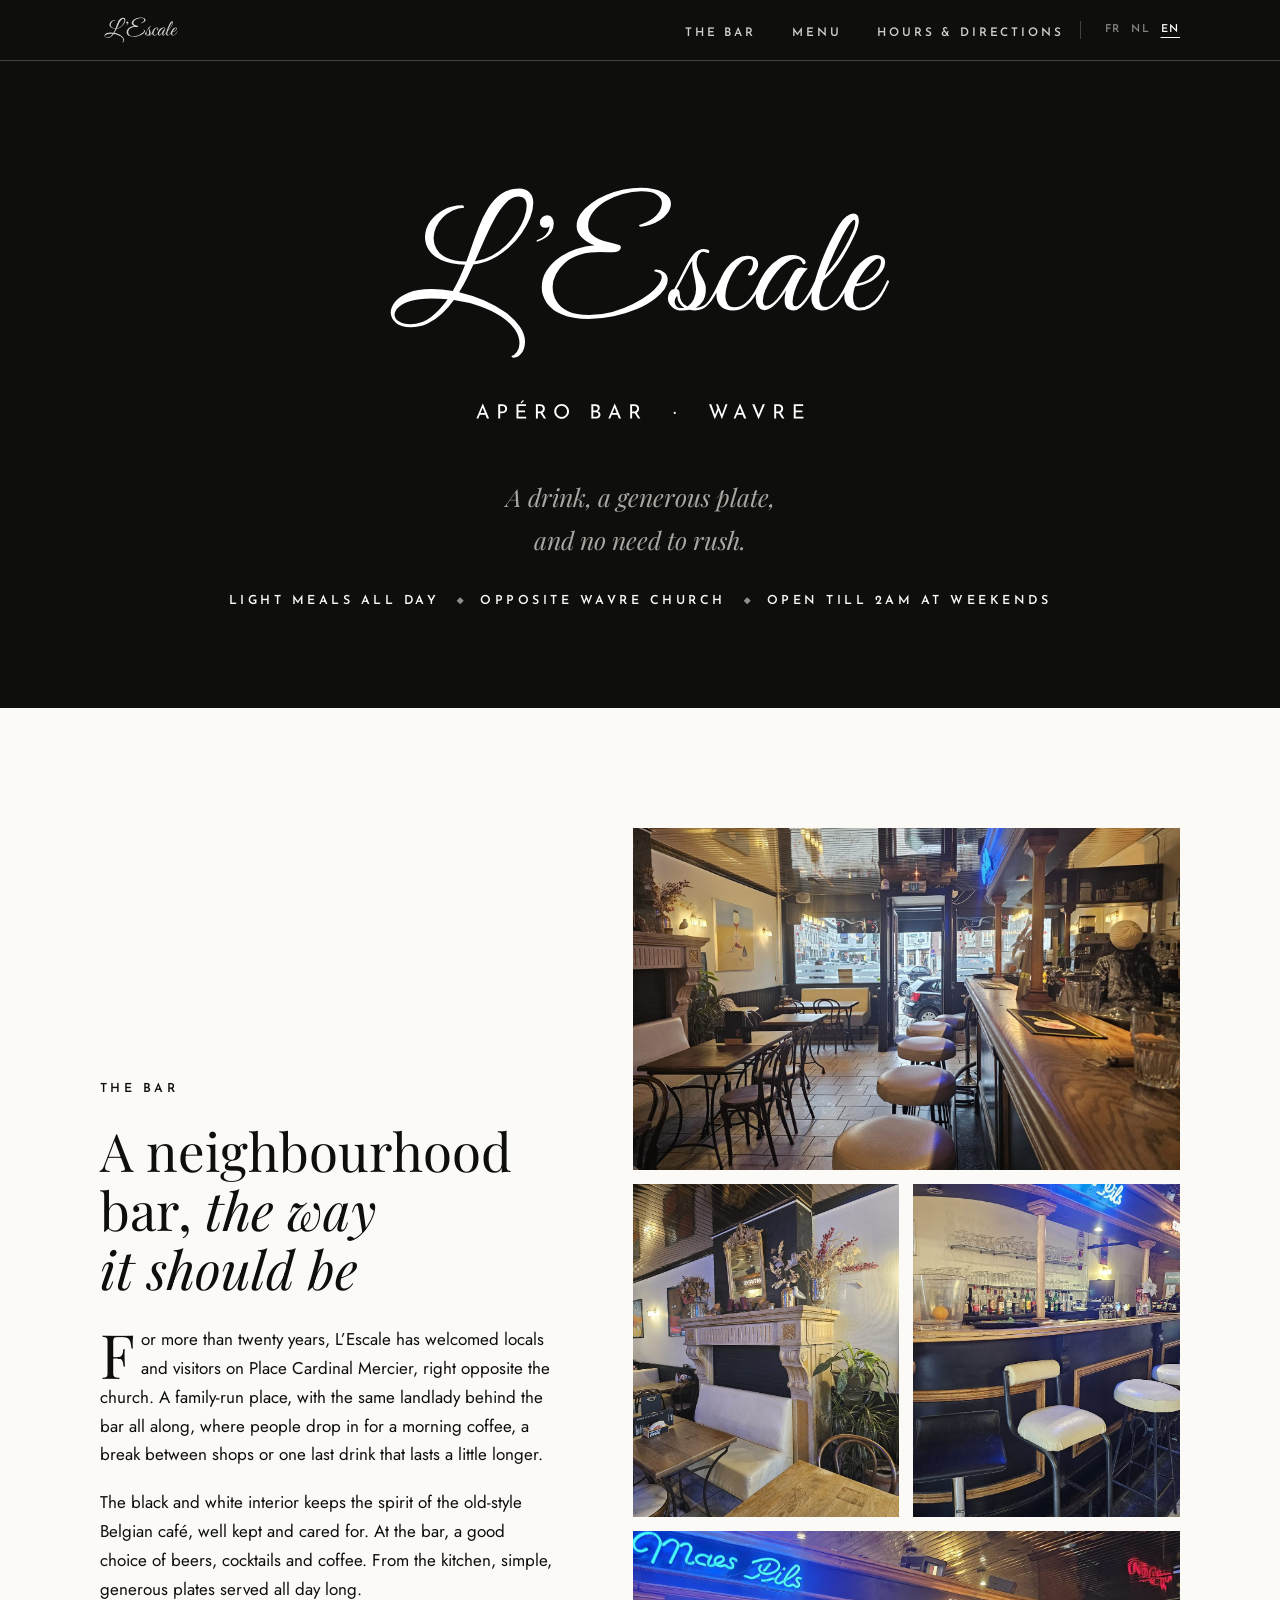
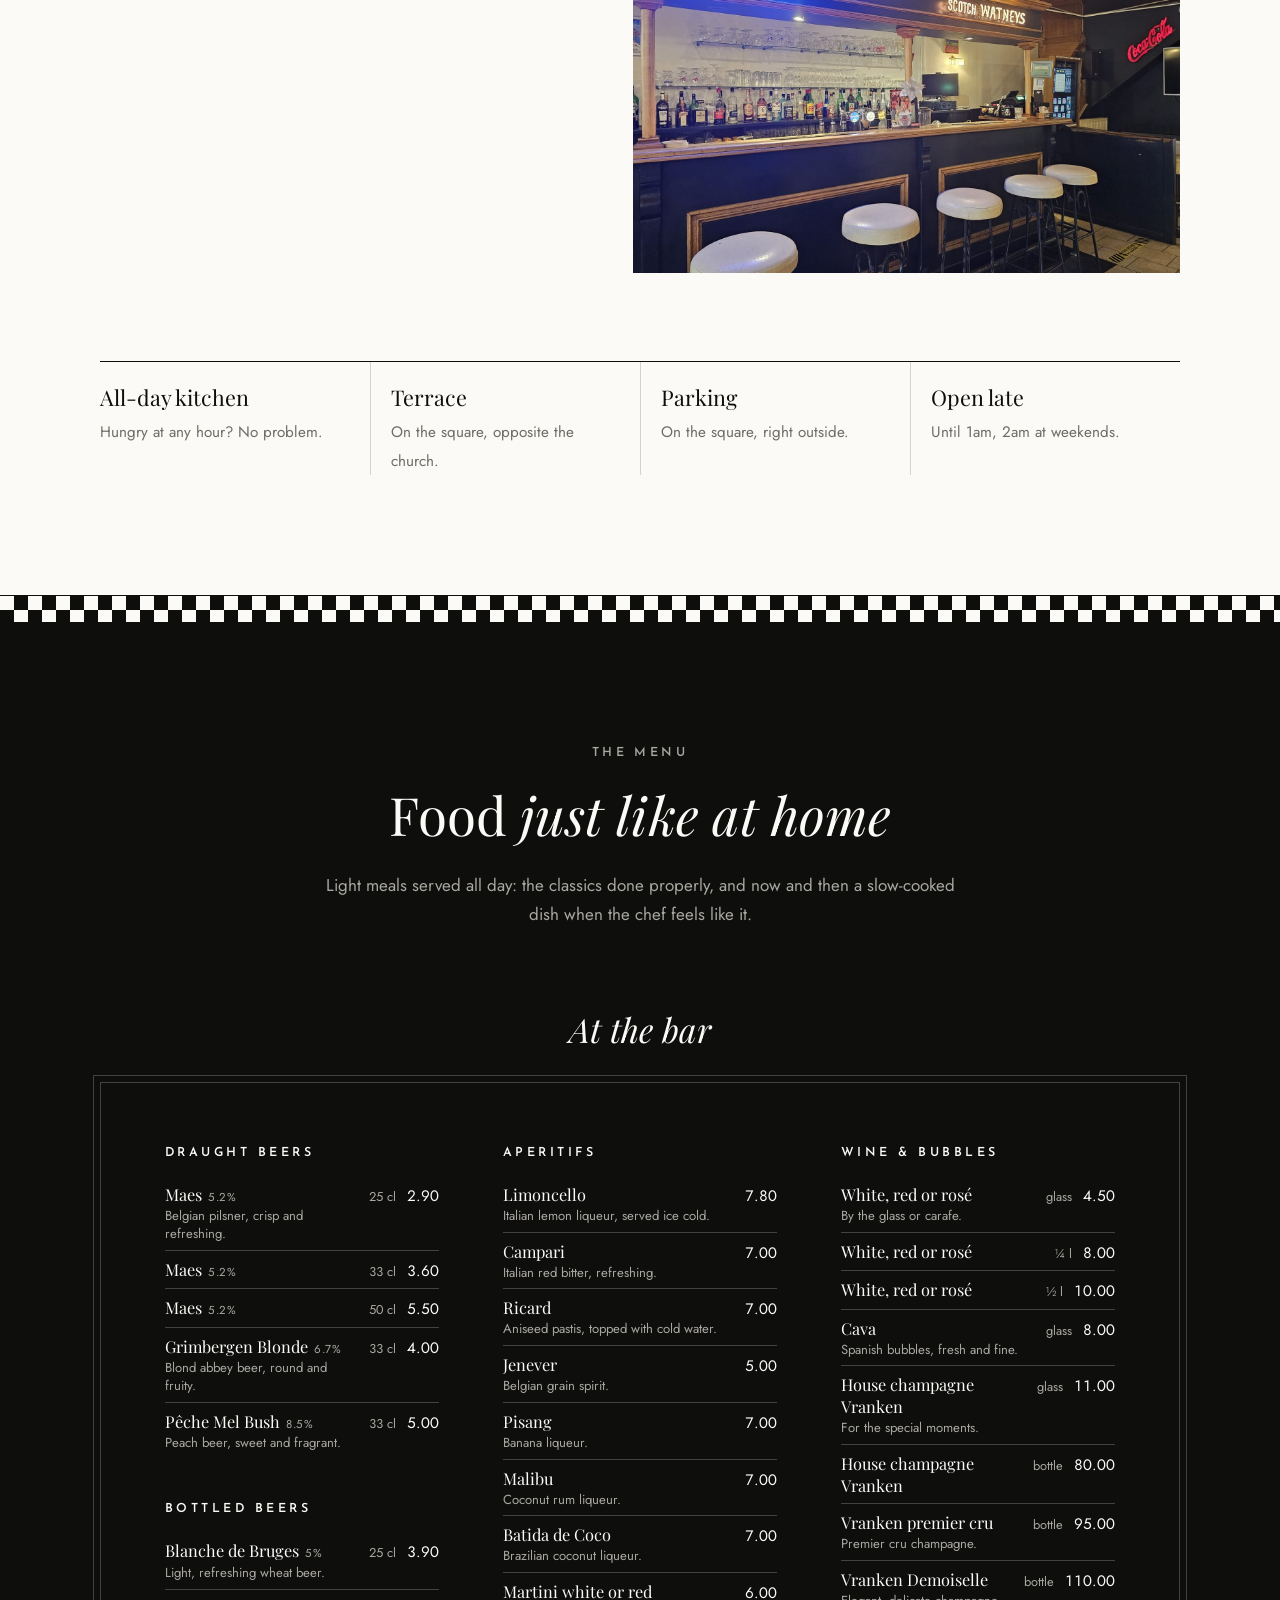
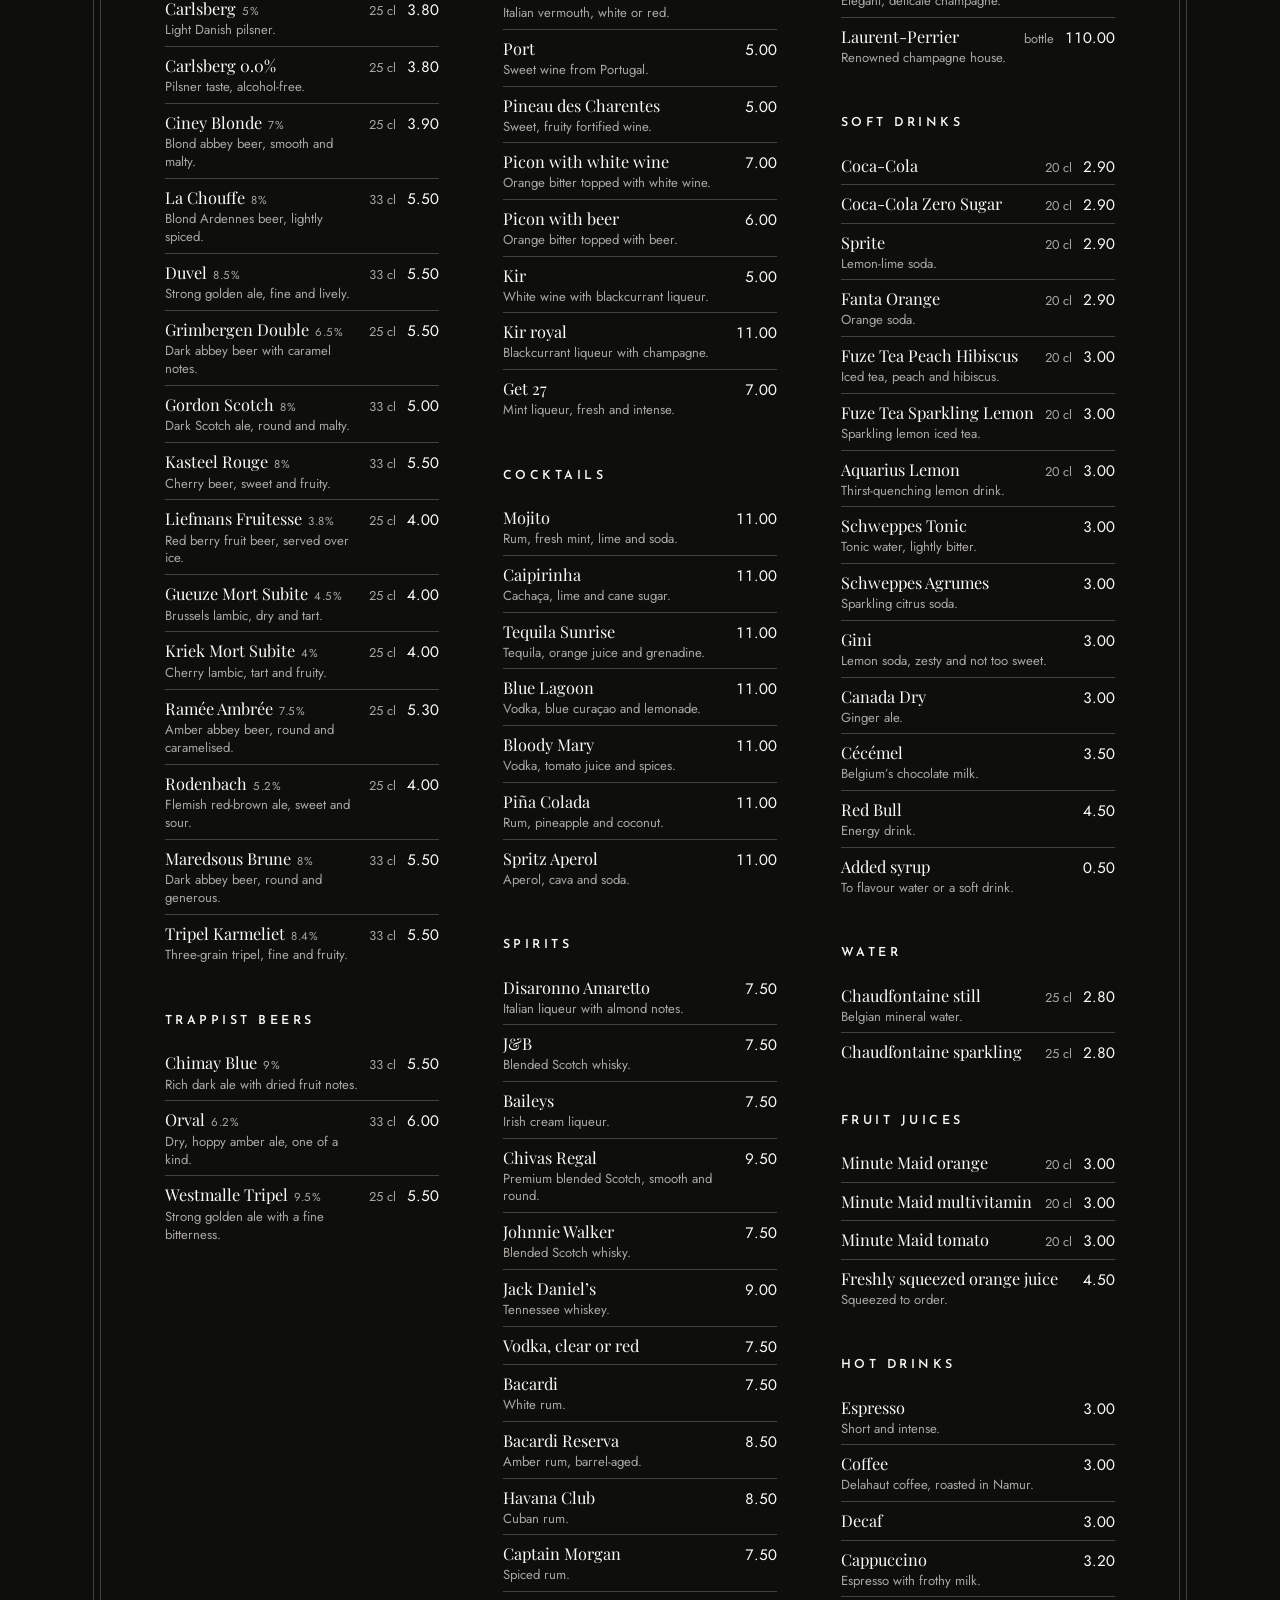
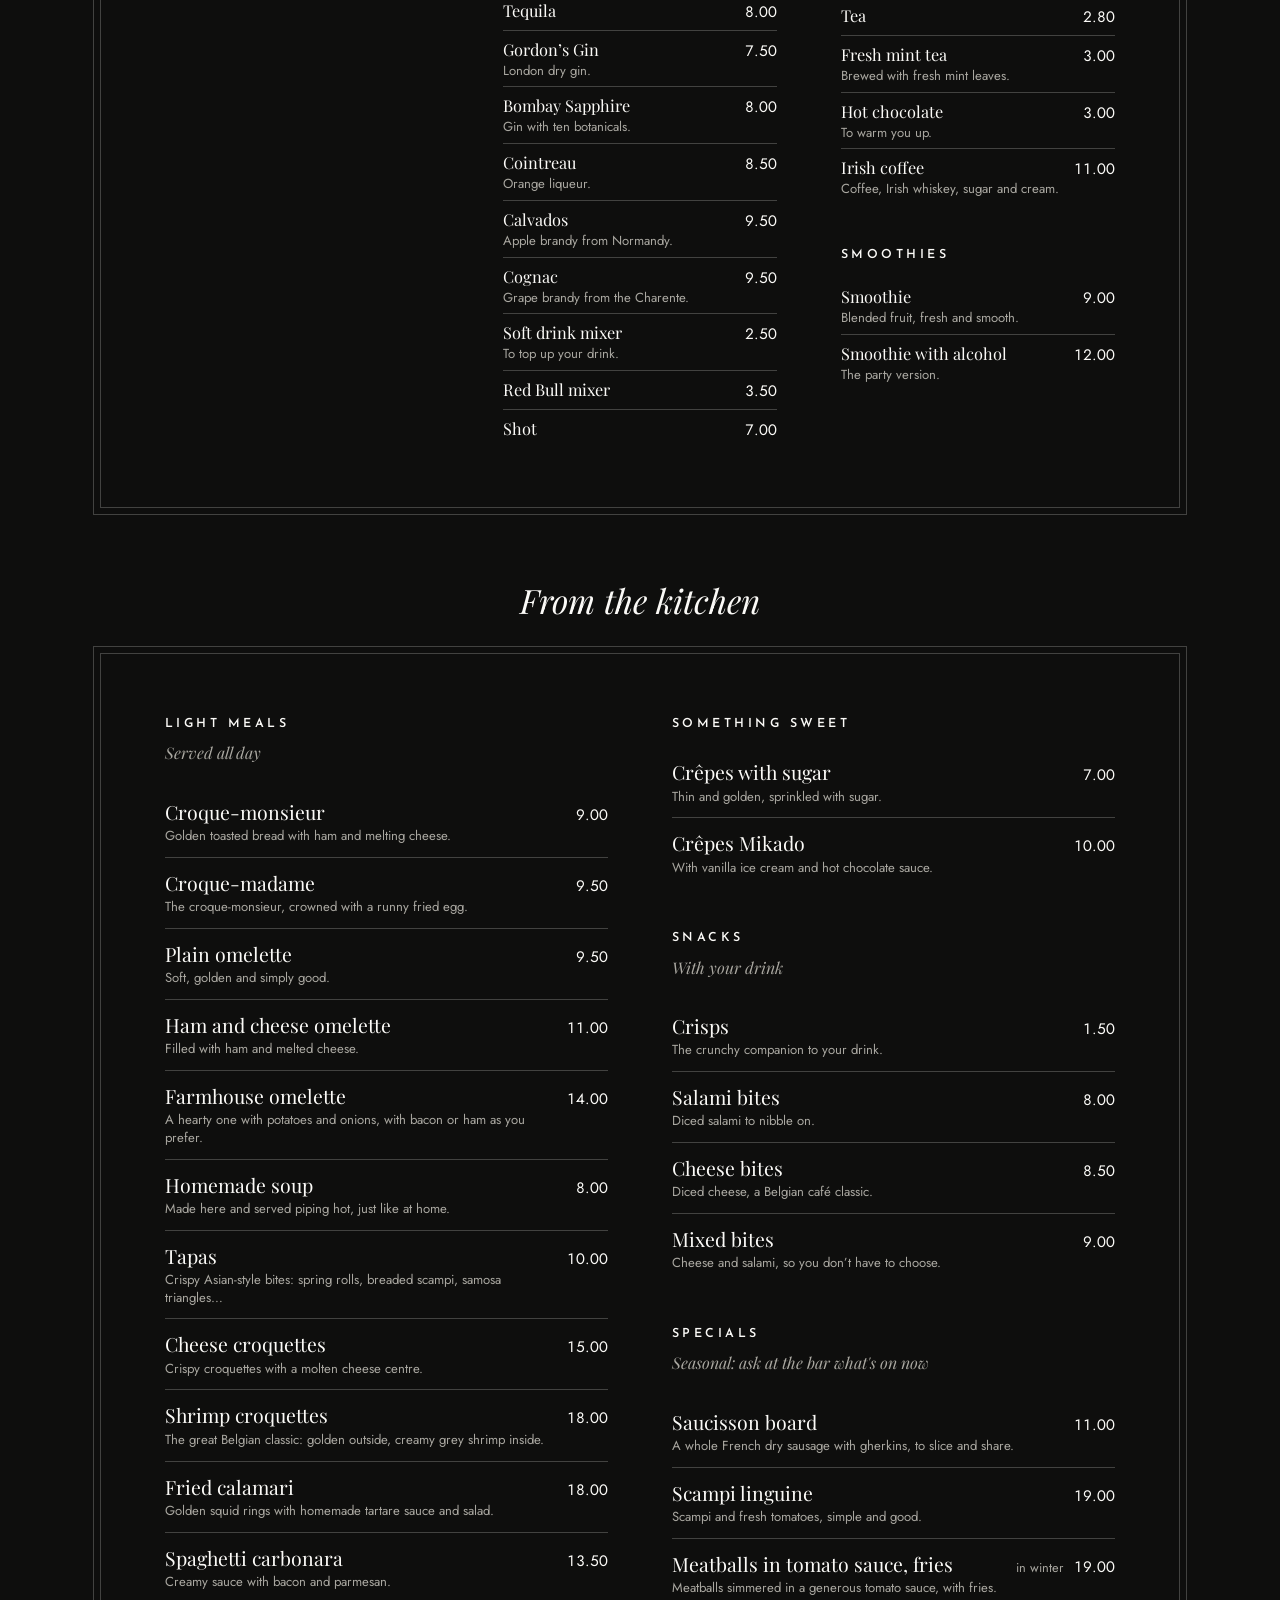
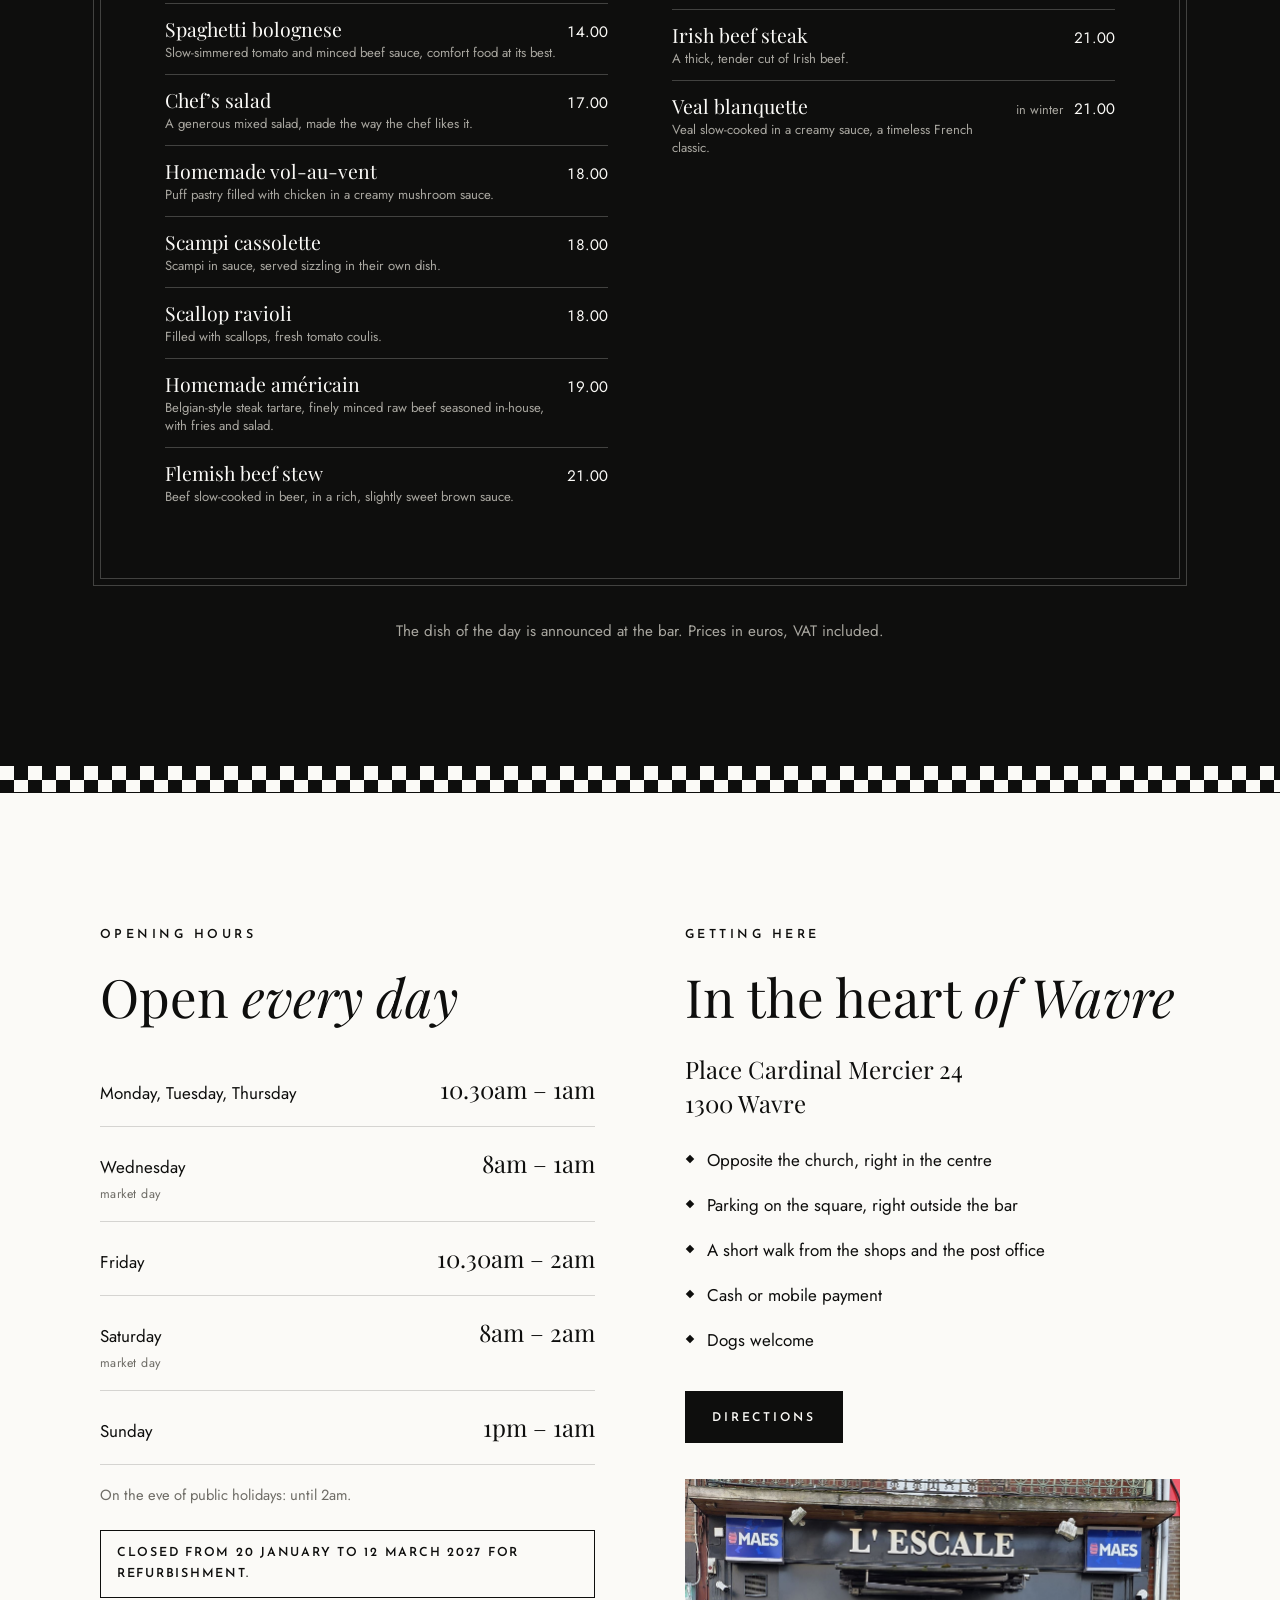
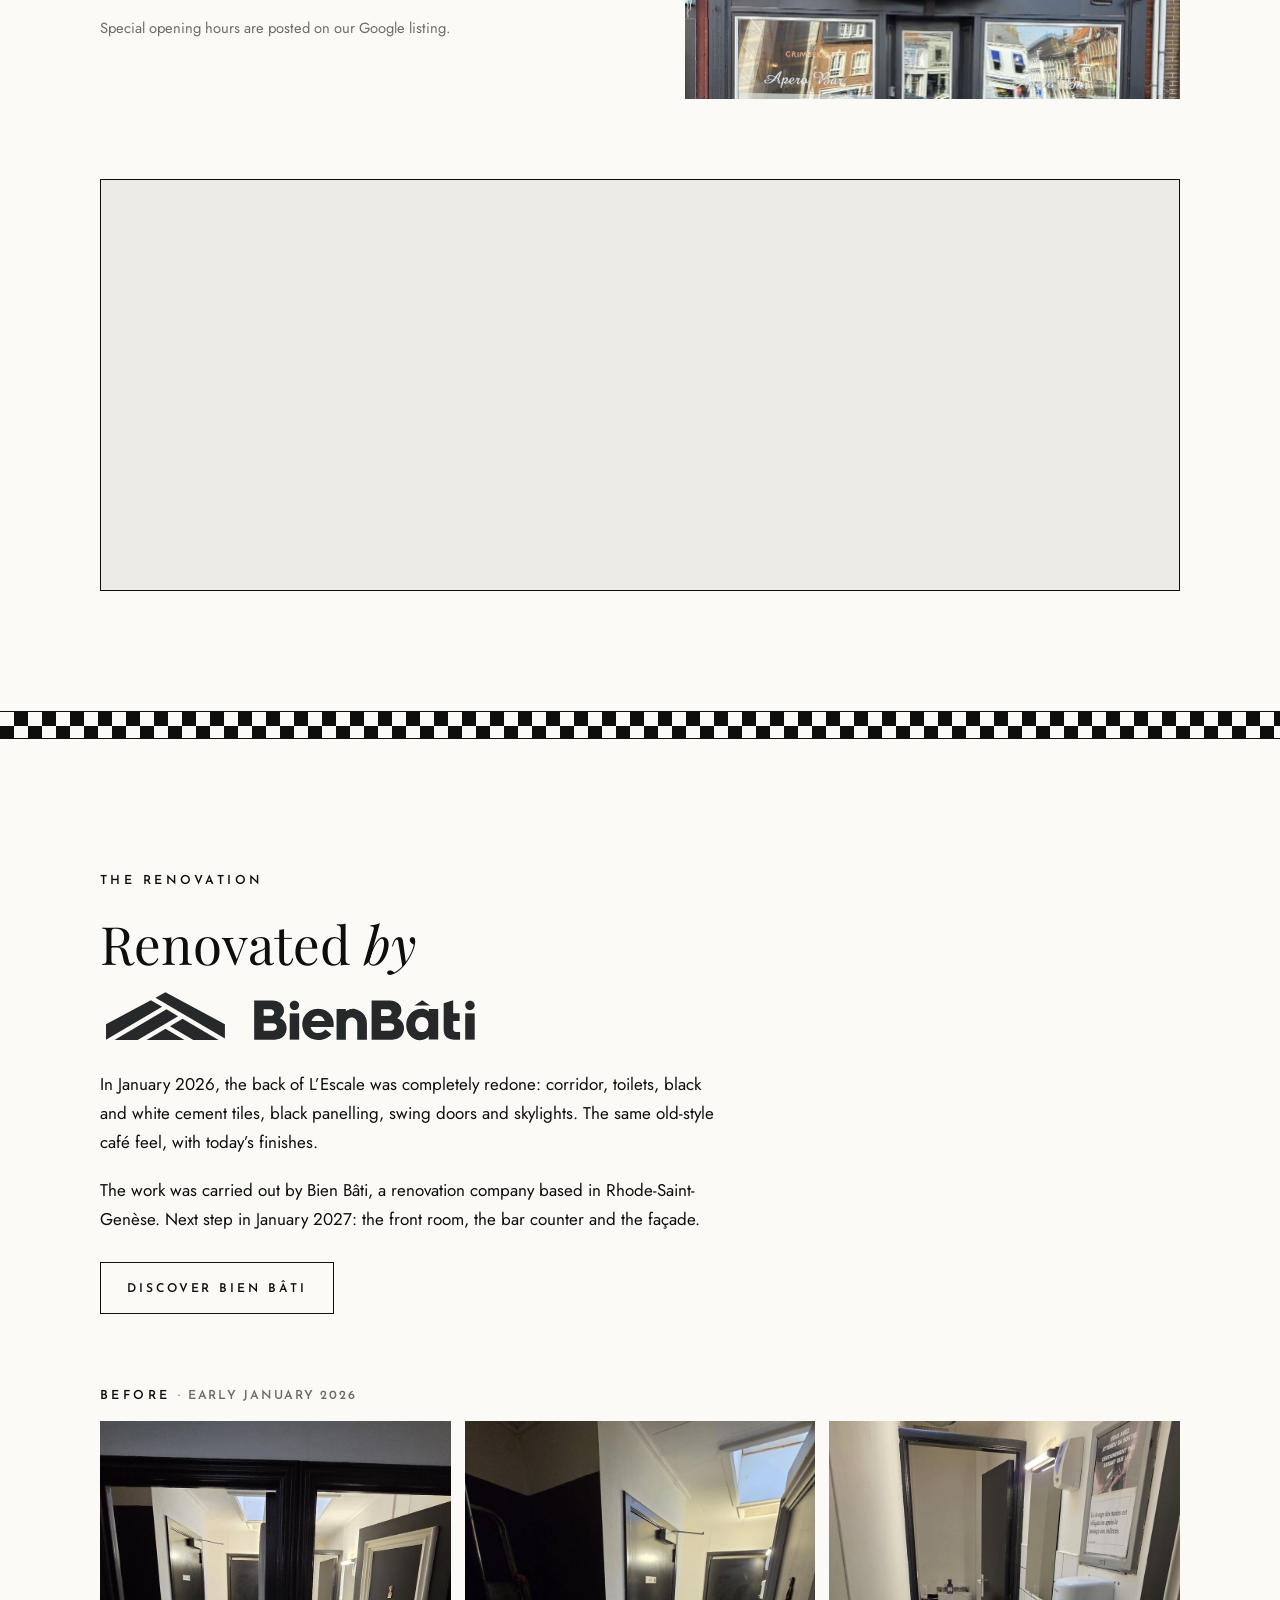
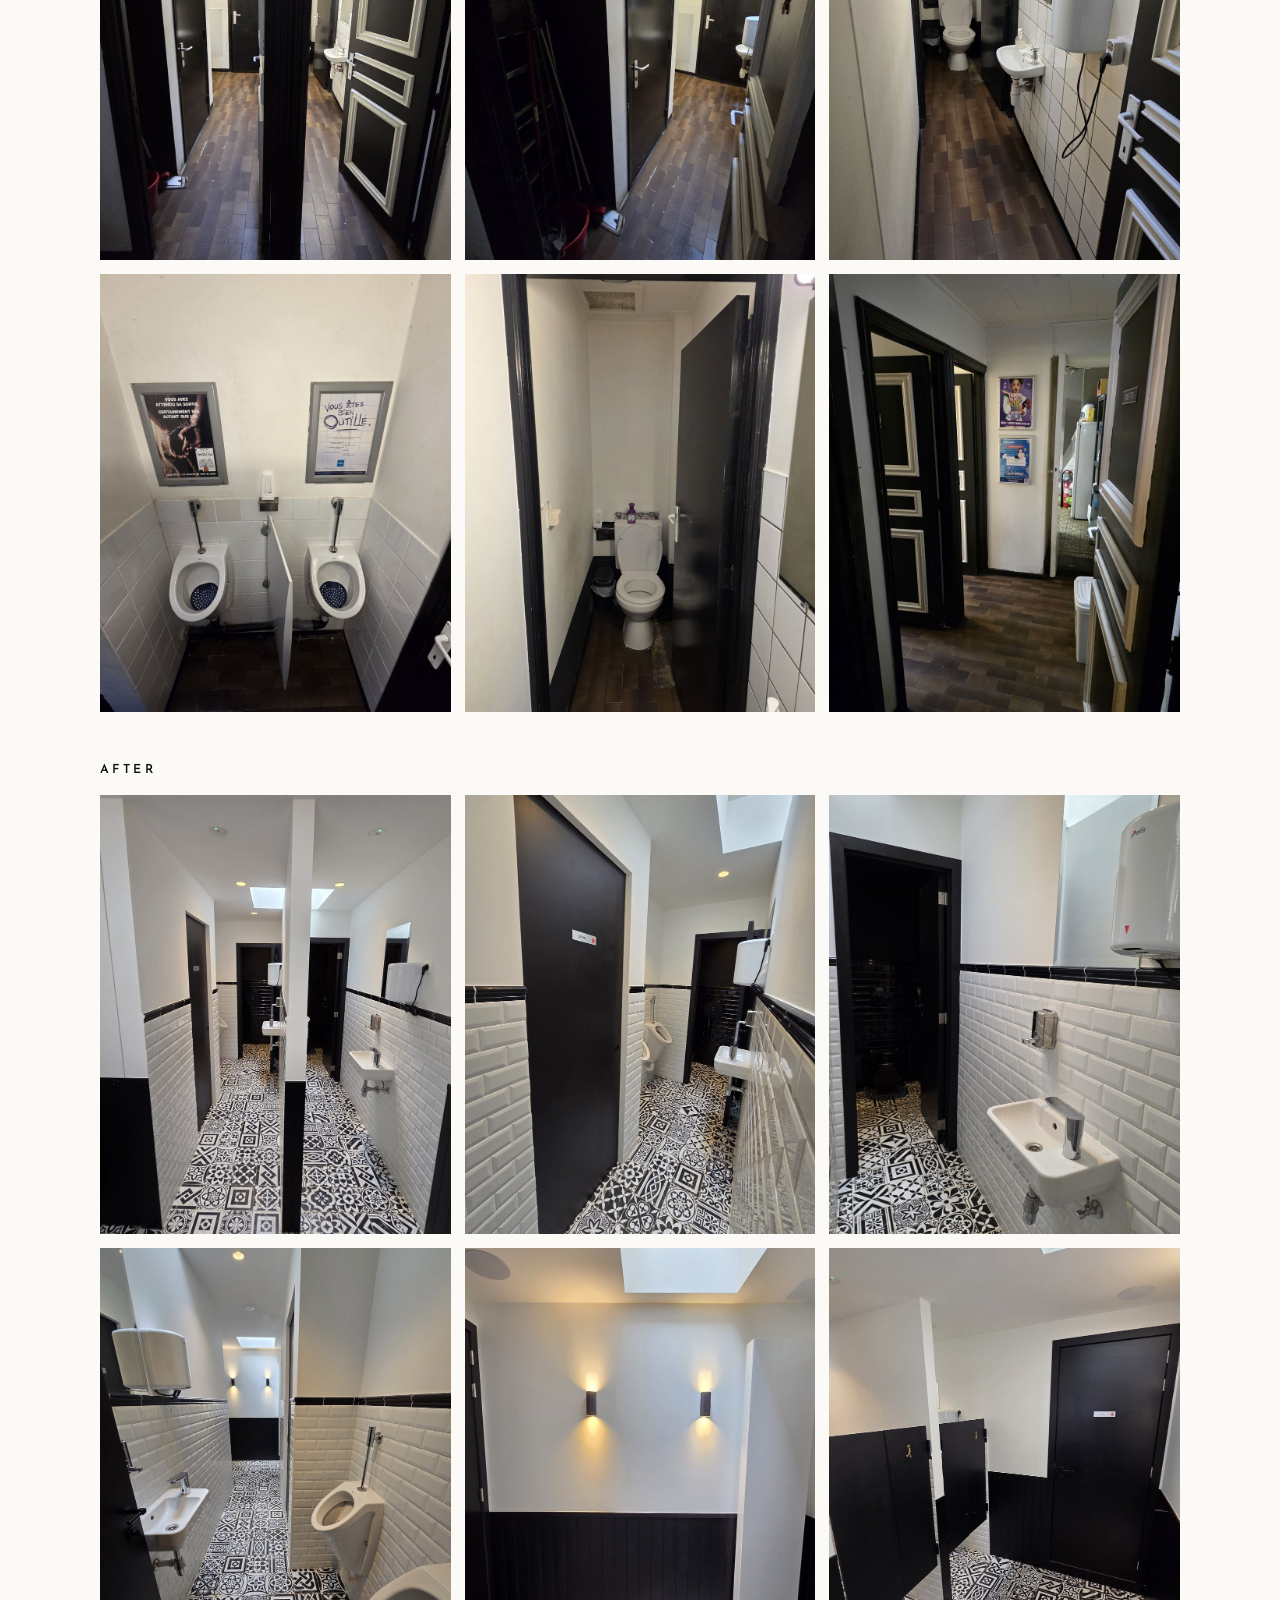
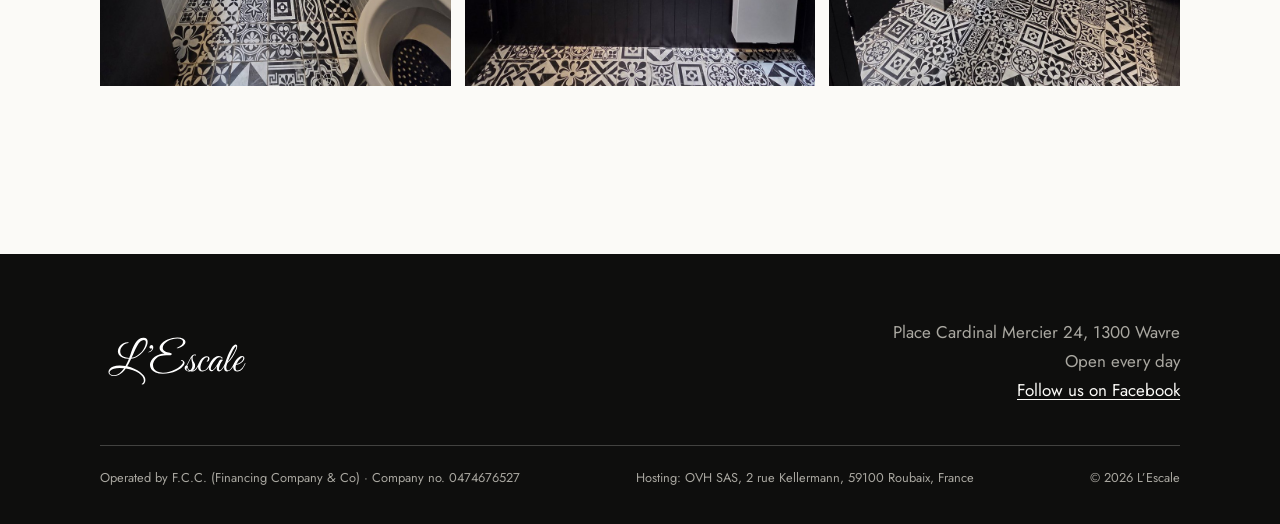
==== commit e8953775: "Bières au fût : 33 cl Co-Authored-By: Claude Opus 5.5 <noreply@anthropic.com> Claude-Session: https:" ====
--- a/en/index.html
+++ b/en/index.html
@@ -121,7 +121,7 @@
     <!-- CARTE -->
     <h3 class="carte__partie">At the bar</h3>
     <div class="carte__cadre carte__cadre--bar">
-    <div class="rubrique rubrique--compacte"><h4>Draught beers</h4><ul><li><span>Maes <i class="deg">5.2%</i><em>Belgian pilsner, crisp and refreshing.</em></span><b><small>25 cl</small> 2.90</b></li><li><span>Maes <i class="deg">5.2%</i></span><b><small>33 cl</small> 3.60</b></li><li><span>Maes <i class="deg">5.2%</i></span><b><small>50 cl</small> 5.50</b></li><li><span>Grimbergen Blonde <i class="deg">6.7%</i><em>Blond abbey beer, round and fruity.</em></span><b>4.00</b></li><li><span>Pêche Mel Bush <i class="deg">8.5%</i><em>Peach beer, sweet and fragrant.</em></span><b>5.00</b></li></ul></div>
+    <div class="rubrique rubrique--compacte"><h4>Draught beers</h4><ul><li><span>Maes <i class="deg">5.2%</i><em>Belgian pilsner, crisp and refreshing.</em></span><b><small>25 cl</small> 2.90</b></li><li><span>Maes <i class="deg">5.2%</i></span><b><small>33 cl</small> 3.60</b></li><li><span>Maes <i class="deg">5.2%</i></span><b><small>50 cl</small> 5.50</b></li><li><span>Grimbergen Blonde <i class="deg">6.7%</i><em>Blond abbey beer, round and fruity.</em></span><b><small>33 cl</small> 4.00</b></li><li><span>Pêche Mel Bush <i class="deg">8.5%</i><em>Peach beer, sweet and fragrant.</em></span><b><small>33 cl</small> 5.00</b></li></ul></div>
     <div class="rubrique rubrique--compacte"><h4>Bottled beers</h4><ul><li><span>Blanche de Bruges <i class="deg">5%</i><em>Light, refreshing wheat beer.</em></span><b><small>25 cl</small> 3.90</b></li><li><span>Carlsberg <i class="deg">5%</i><em>Light Danish pilsner.</em></span><b><small>25 cl</small> 3.80</b></li><li><span>Carlsberg 0.0%<em>Pilsner taste, alcohol-free.</em></span><b><small>25 cl</small> 3.80</b></li><li><span>Ciney Blonde <i class="deg">7%</i><em>Blond abbey beer, smooth and malty.</em></span><b><small>25 cl</small> 3.90</b></li><li><span>La Chouffe <i class="deg">8%</i><em>Blond Ardennes beer, lightly spiced.</em></span><b><small>33 cl</small> 5.50</b></li><li><span>Duvel <i class="deg">8.5%</i><em>Strong golden ale, fine and lively.</em></span><b><small>33 cl</small> 5.50</b></li><li><span>Grimbergen Double <i class="deg">6.5%</i><em>Dark abbey beer with caramel notes.</em></span><b><small>25 cl</small> 5.50</b></li><li><span>Gordon Scotch <i class="deg">8%</i><em>Dark Scotch ale, round and malty.</em></span><b><small>33 cl</small> 5.00</b></li><li><span>Kasteel Rouge <i class="deg">8%</i><em>Cherry beer, sweet and fruity.</em></span><b><small>33 cl</small> 5.50</b></li><li><span>Liefmans Fruitesse <i class="deg">3.8%</i><em>Red berry fruit beer, served over ice.</em></span><b><small>25 cl</small> 4.00</b></li><li><span>Gueuze Mort Subite <i class="deg">4.5%</i><em>Brussels lambic, dry and tart.</em></span><b><small>25 cl</small> 4.00</b></li><li><span>Kriek Mort Subite <i class="deg">4%</i><em>Cherry lambic, tart and fruity.</em></span><b><small>25 cl</small> 4.00</b></li><li><span>Ramée Ambrée <i class="deg">7.5%</i><em>Amber abbey beer, round and caramelised.</em></span><b><small>25 cl</small> 5.30</b></li><li><span>Rodenbach <i class="deg">5.2%</i><em>Flemish red-brown ale, sweet and sour.</em></span><b><small>25 cl</small> 4.00</b></li><li><span>Maredsous Brune <i class="deg">8%</i><em>Dark abbey beer, round and generous.</em></span><b><small>33 cl</small> 5.50</b></li><li><span>Tripel Karmeliet <i class="deg">8.4%</i><em>Three-grain tripel, fine and fruity.</em></span><b><small>33 cl</small> 5.50</b></li></ul></div>
     <div class="rubrique rubrique--compacte"><h4>Trappist beers</h4><ul><li><span>Chimay Blue <i class="deg">9%</i><em>Rich dark ale with dried fruit notes.</em></span><b><small>33 cl</small> 5.50</b></li><li><span>Orval <i class="deg">6.2%</i><em>Dry, hoppy amber ale, one of a kind.</em></span><b><small>33 cl</small> 6.00</b></li><li><span>Westmalle Tripel <i class="deg">9.5%</i><em>Strong golden ale with a fine bitterness.</em></span><b><small>25 cl</small> 5.50</b></li></ul></div>
     <div class="rubrique rubrique--compacte"><h4>Aperitifs</h4><ul><li><span>Limoncello<em>Italian lemon liqueur, served ice cold.</em></span><b>7.80</b></li><li><span>Campari<em>Italian red bitter, refreshing.</em></span><b>7.00</b></li><li><span>Ricard<em>Aniseed pastis, topped with cold water.</em></span><b>7.00</b></li><li><span>Jenever<em>Belgian grain spirit.</em></span><b>5.00</b></li><li><span>Pisang<em>Banana liqueur.</em></span><b>7.00</b></li><li><span>Malibu<em>Coconut rum liqueur.</em></span><b>7.00</b></li><li><span>Batida de Coco<em>Brazilian coconut liqueur.</em></span><b>7.00</b></li><li><span>Martini white or red<em>Italian vermouth, white or red.</em></span><b>6.00</b></li><li><span>Port<em>Sweet wine from Portugal.</em></span><b>5.00</b></li><li><span>Pineau des Charentes<em>Sweet, fruity fortified wine.</em></span><b>5.00</b></li><li><span>Picon with white wine<em>Orange bitter topped with white wine.</em></span><b>7.00</b></li><li><span>Picon with beer<em>Orange bitter topped with beer.</em></span><b>6.00</b></li><li><span>Kir<em>White wine with blackcurrant liqueur.</em></span><b>5.00</b></li><li><span>Kir royal<em>Blackcurrant liqueur with champagne.</em></span><b>11.00</b></li><li><span>Get 27<em>Mint liqueur, fresh and intense.</em></span><b>7.00</b></li></ul></div>
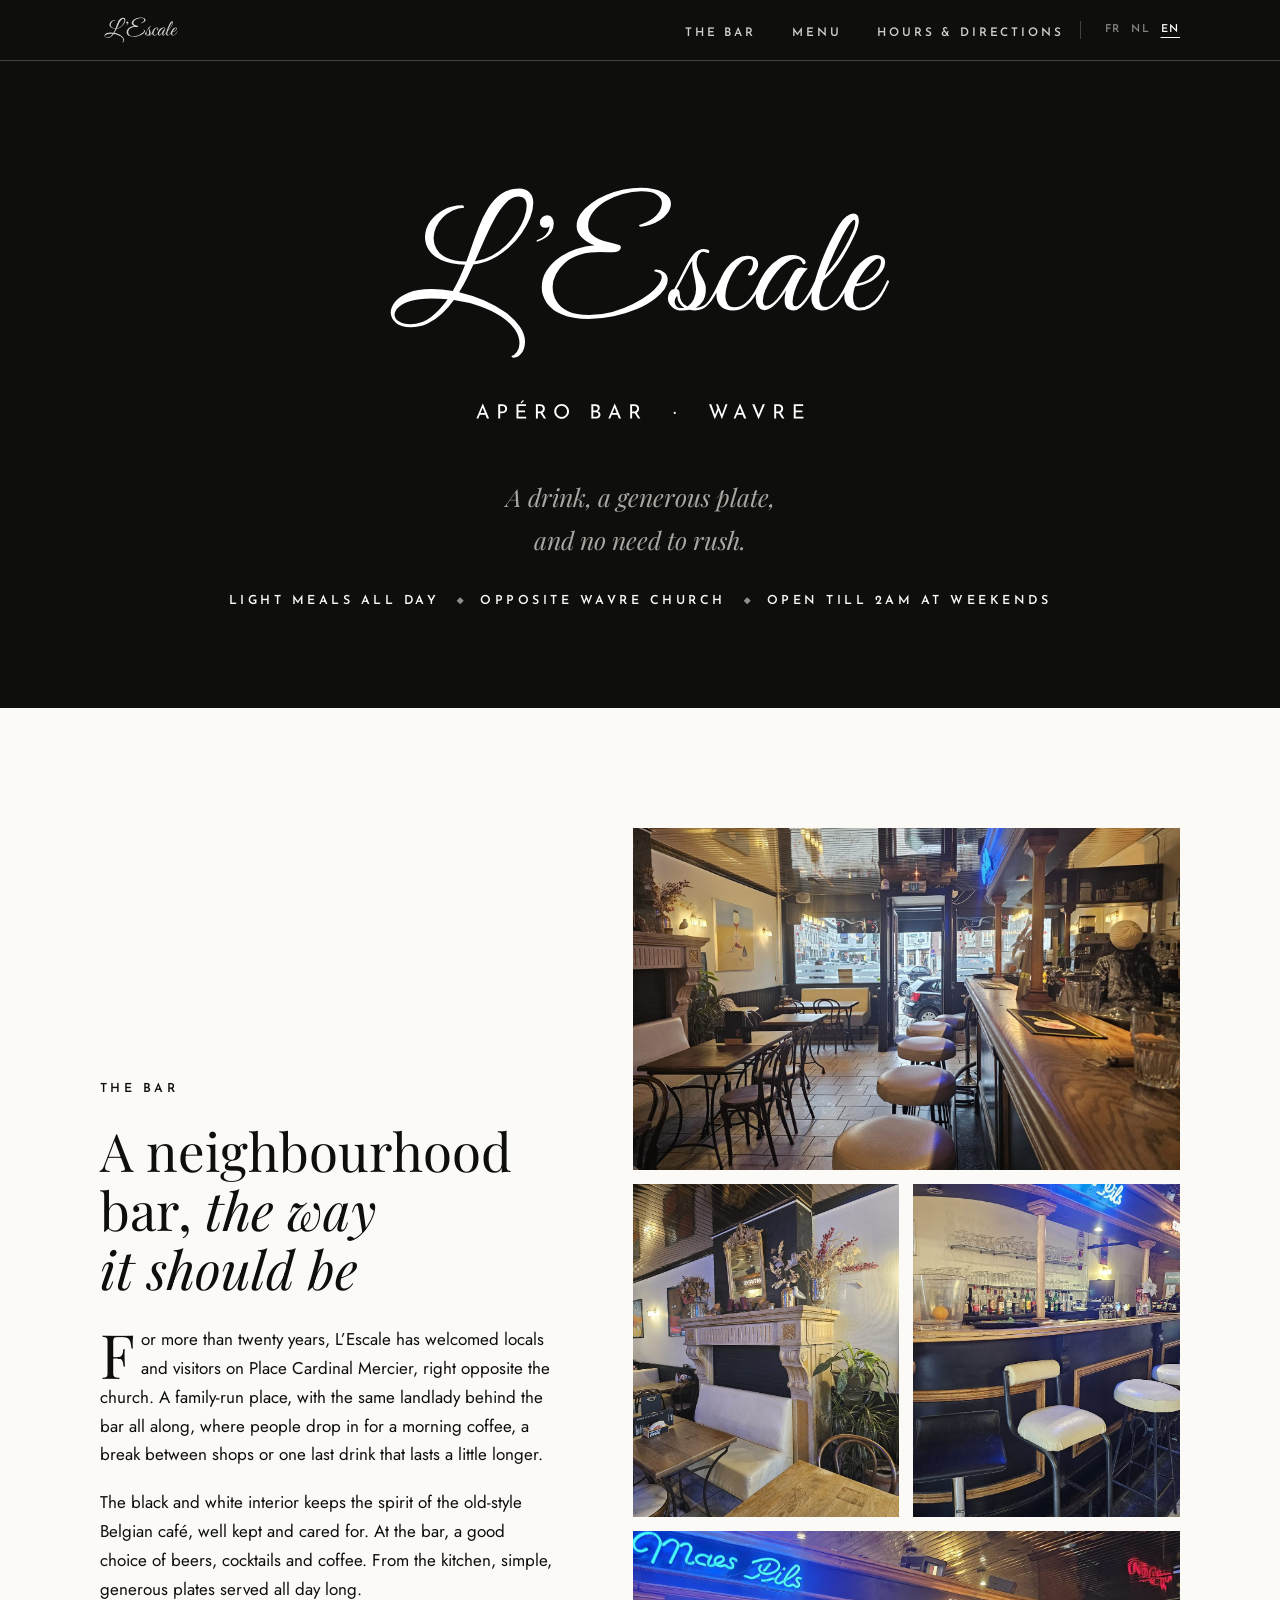
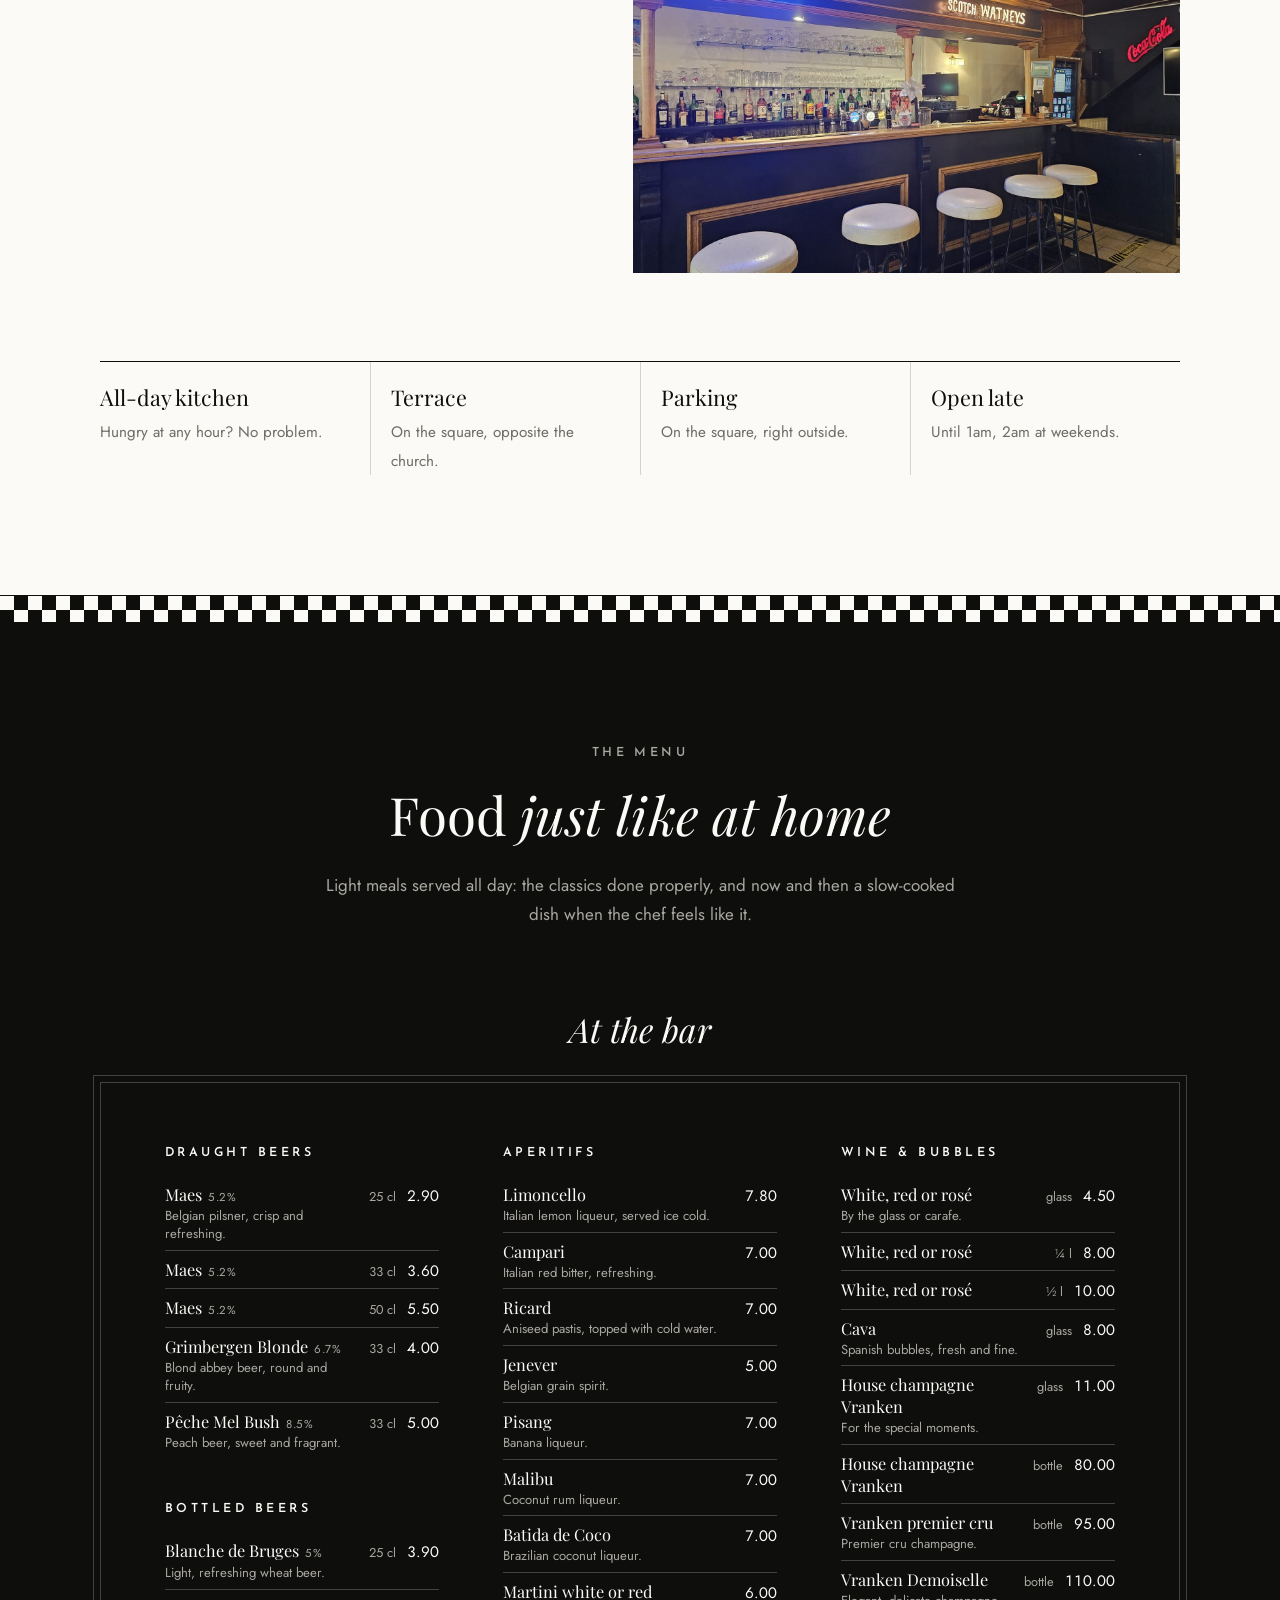
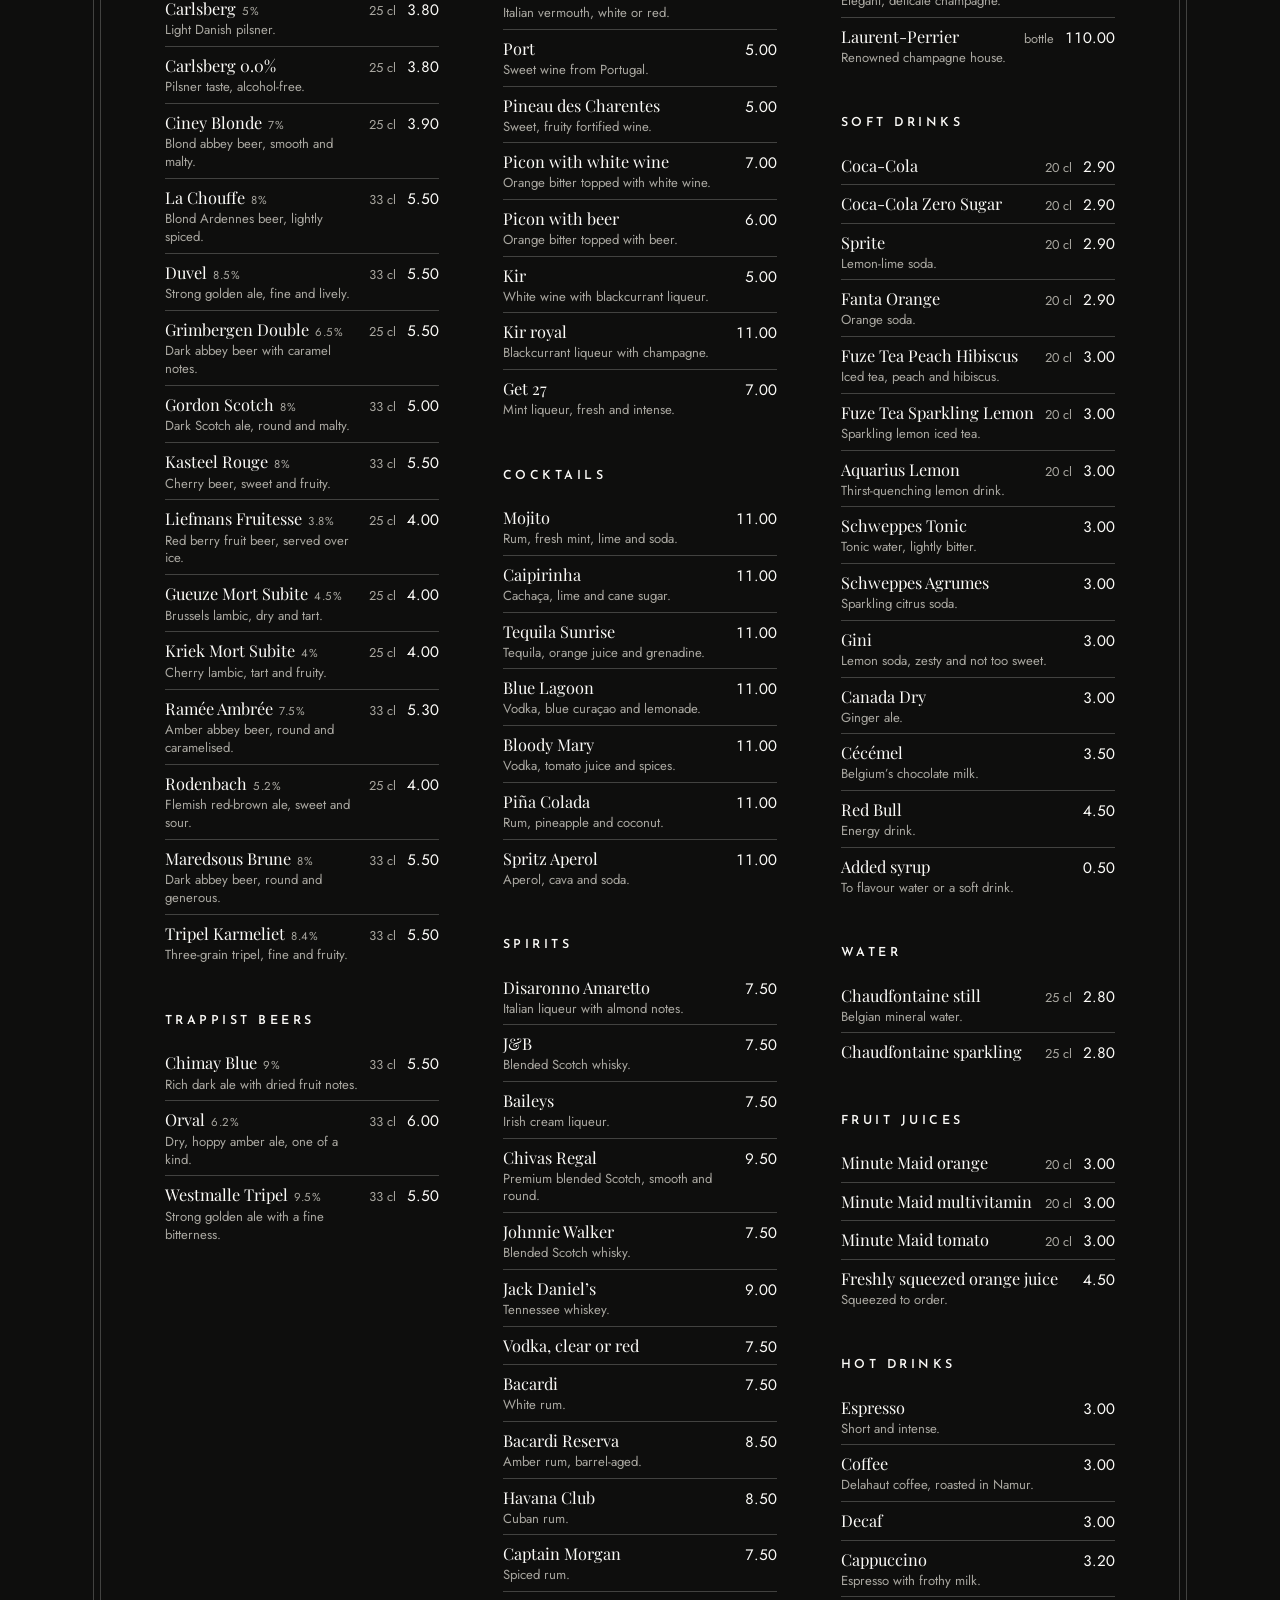
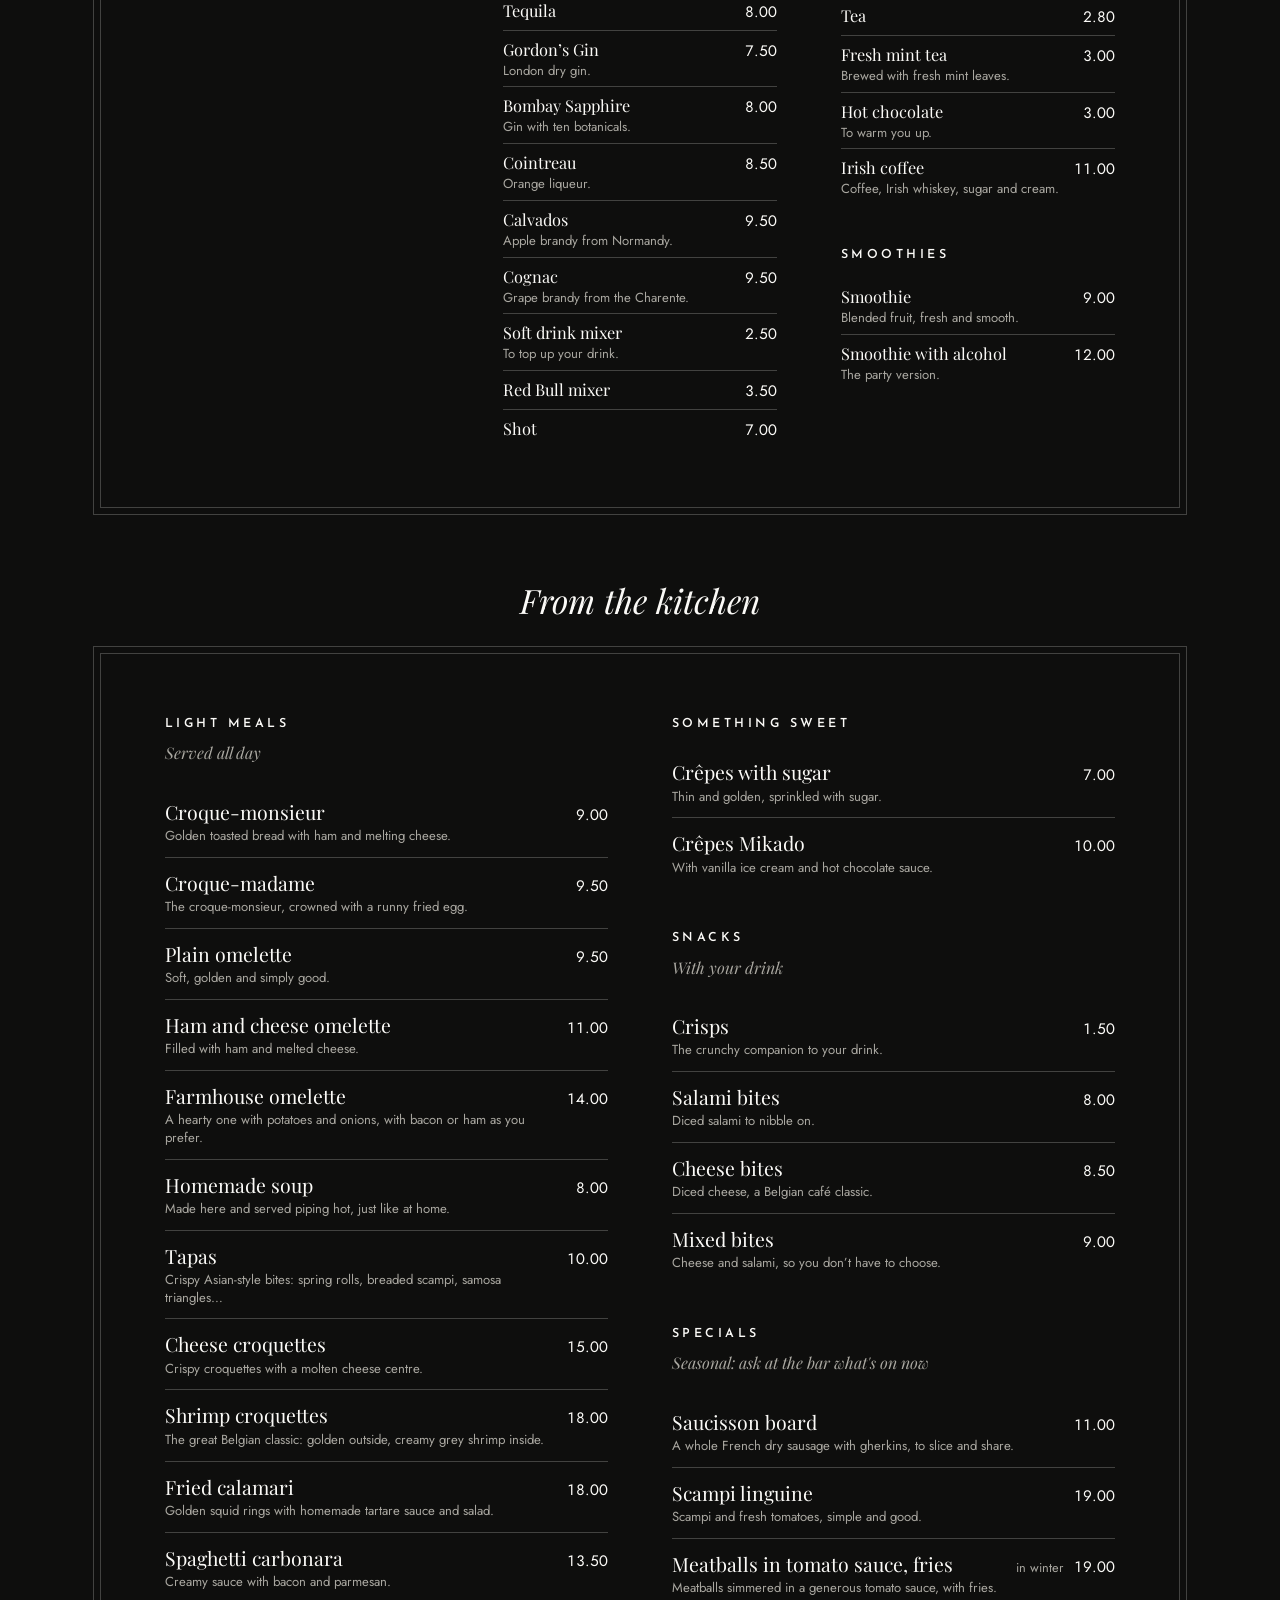
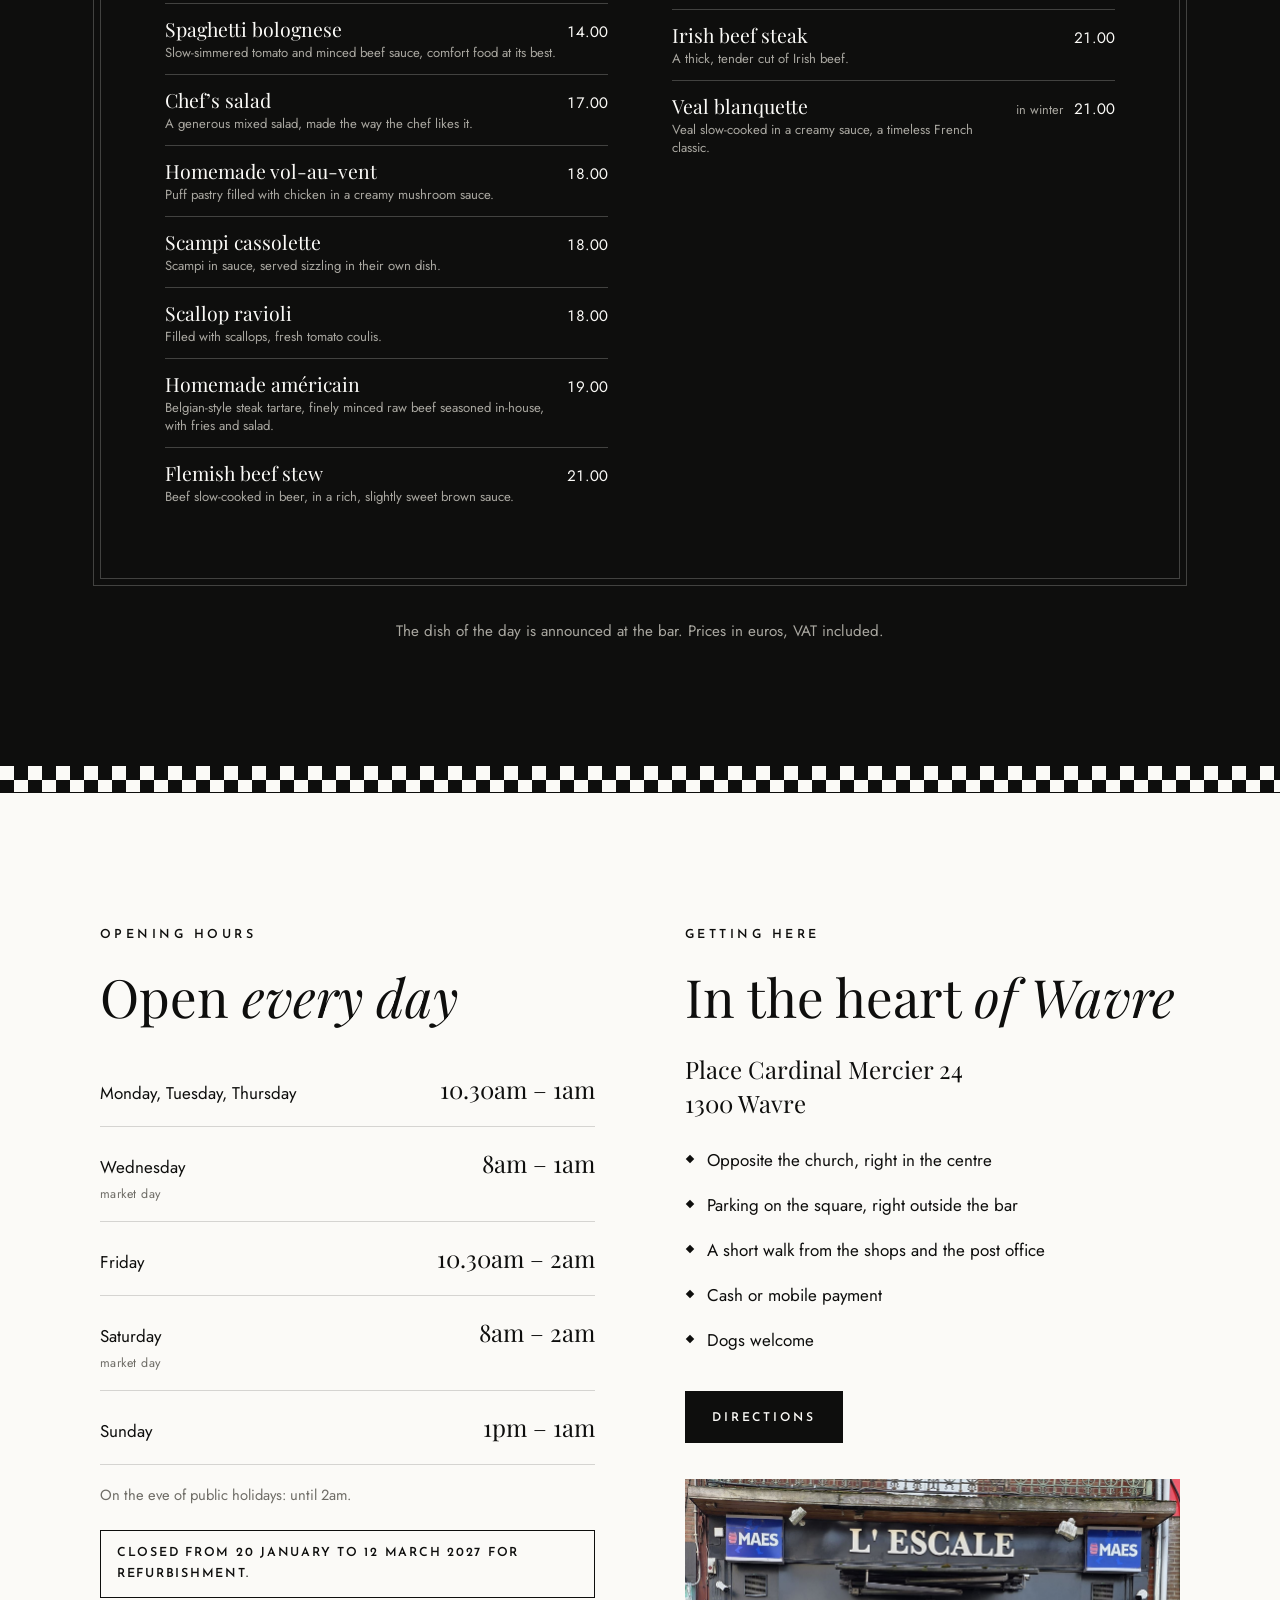
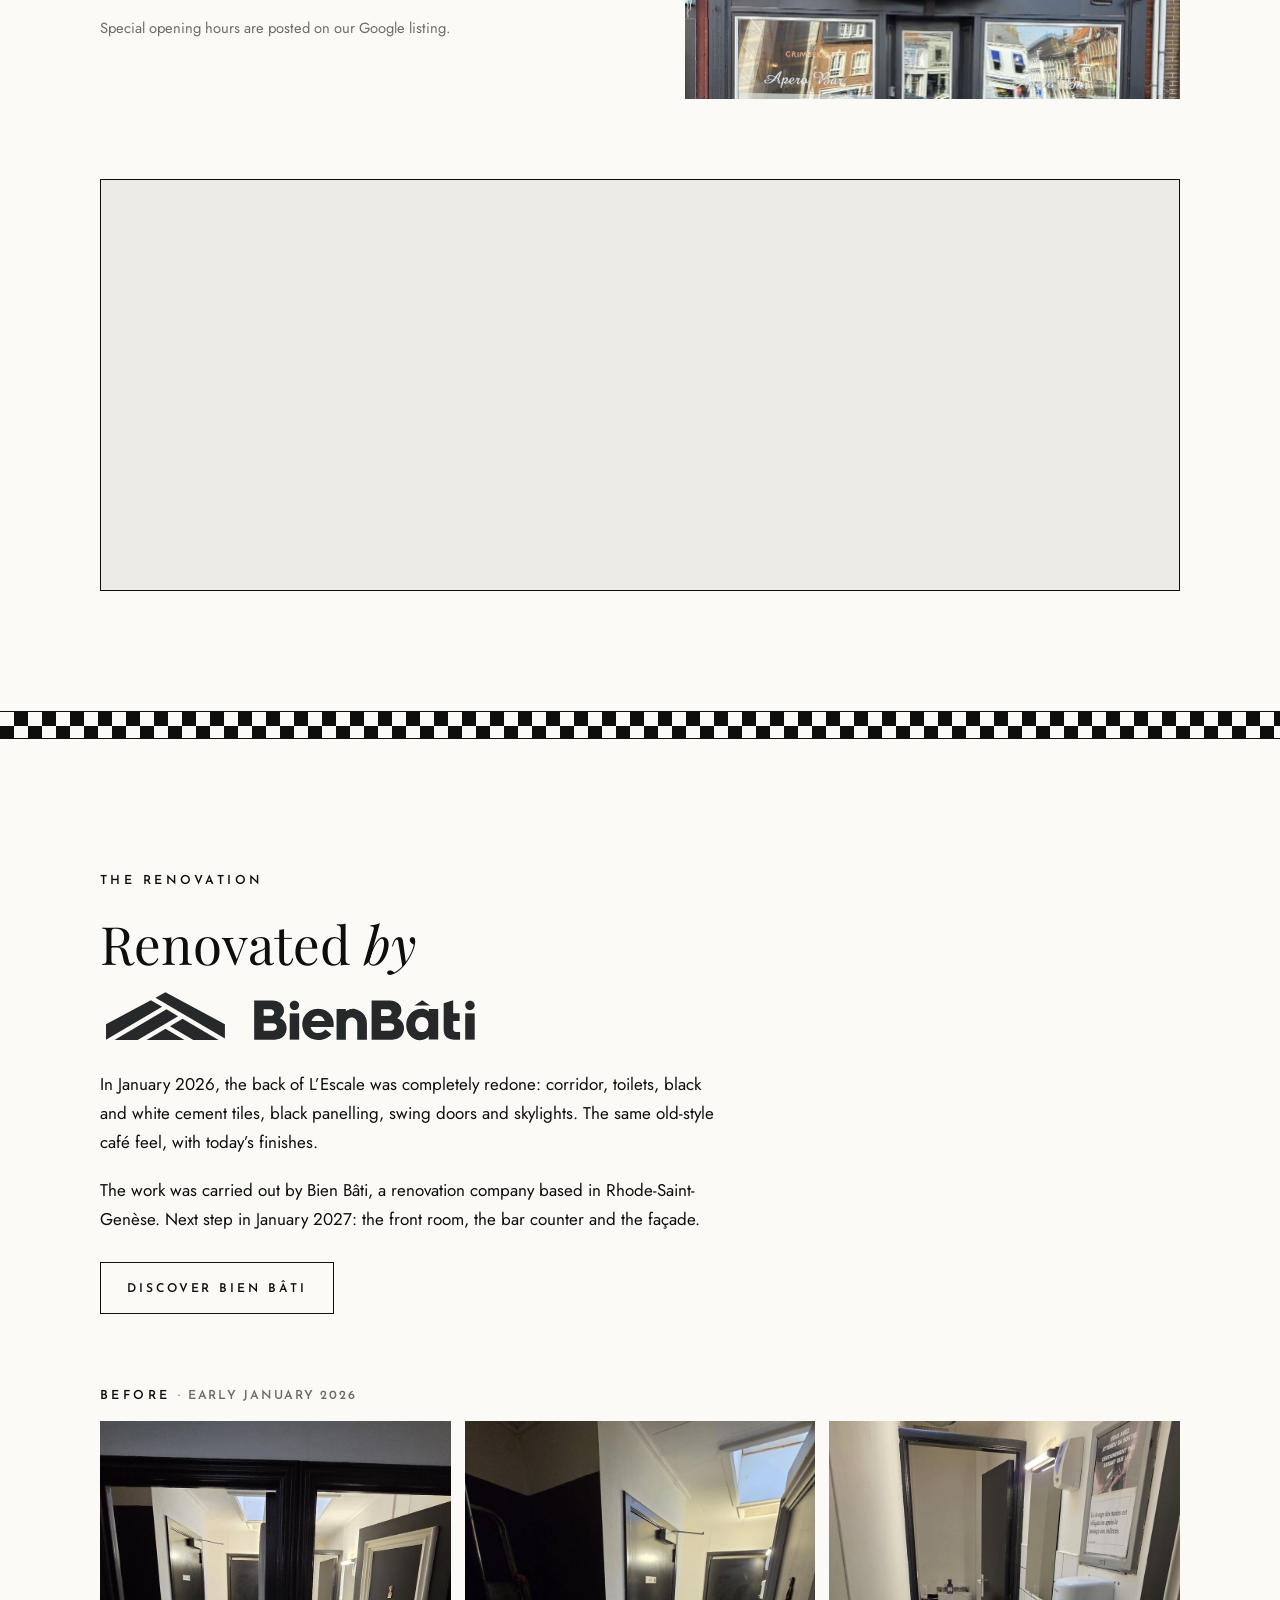
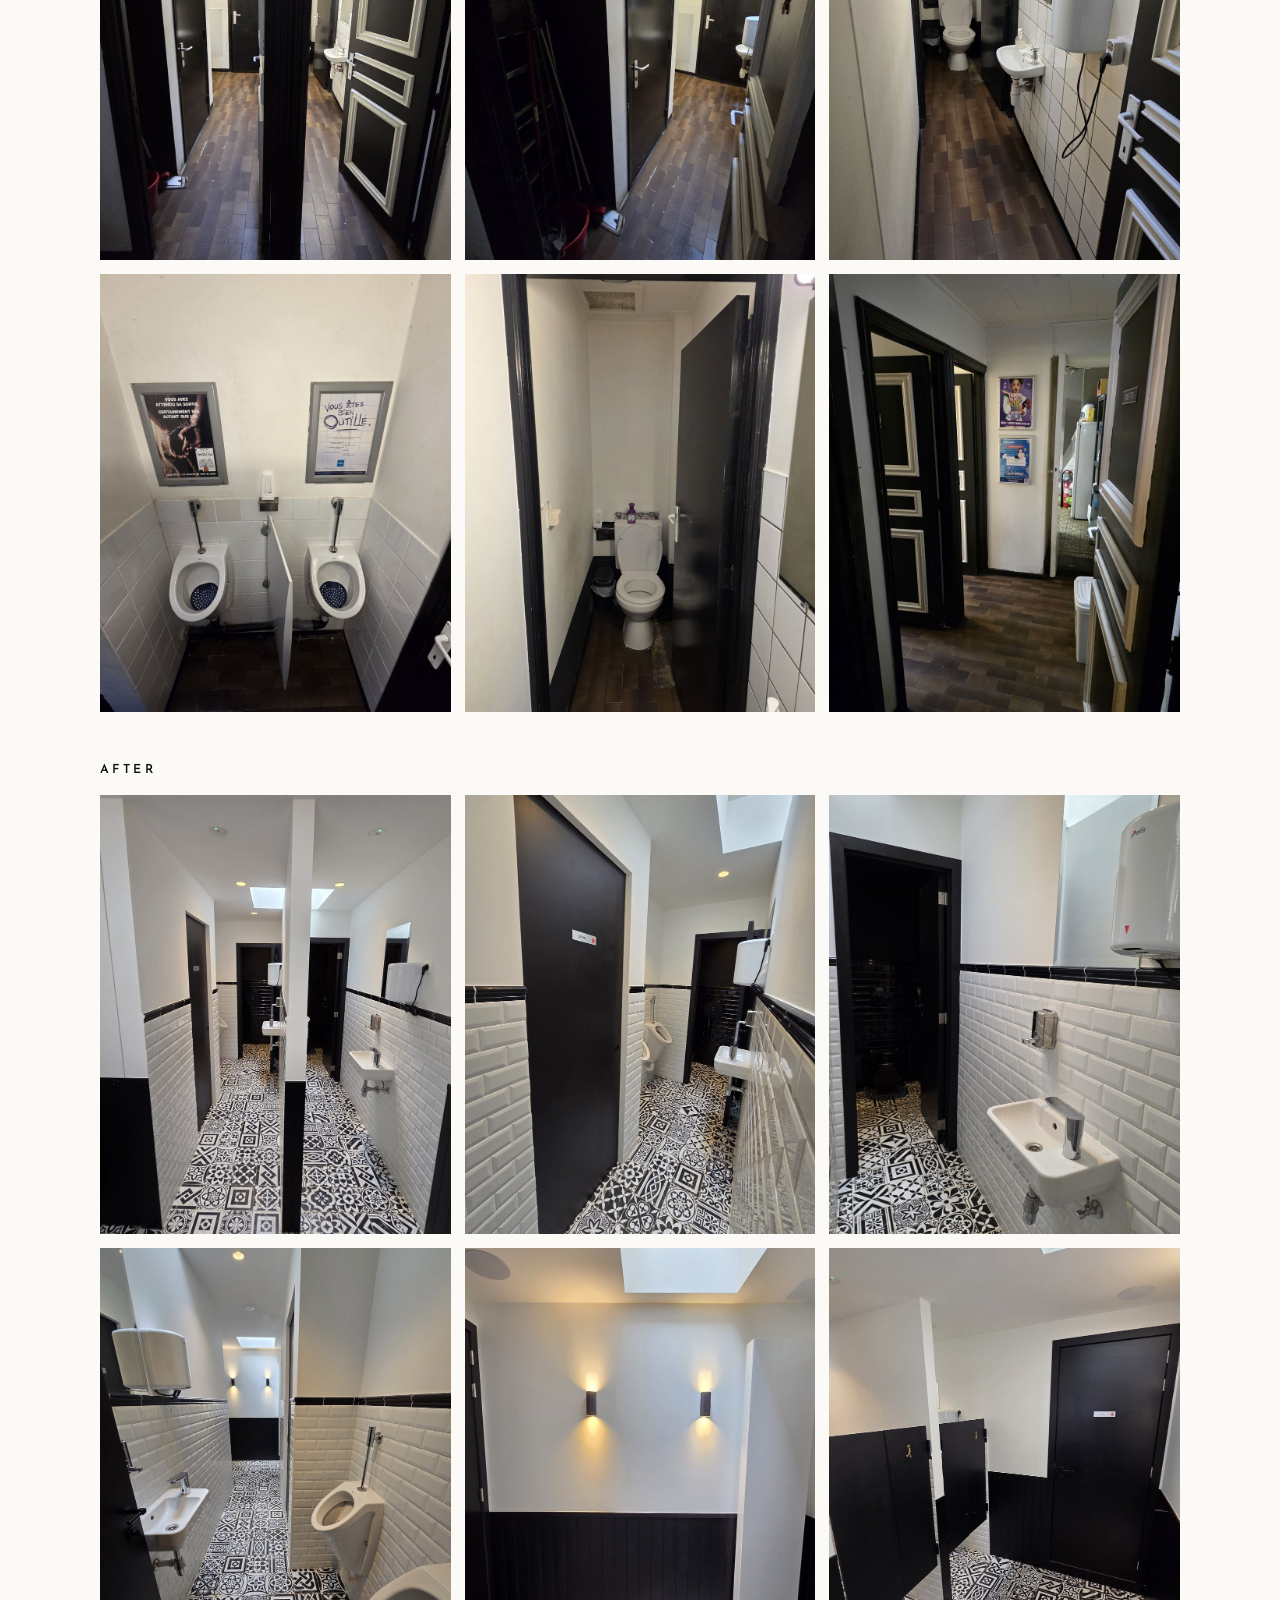
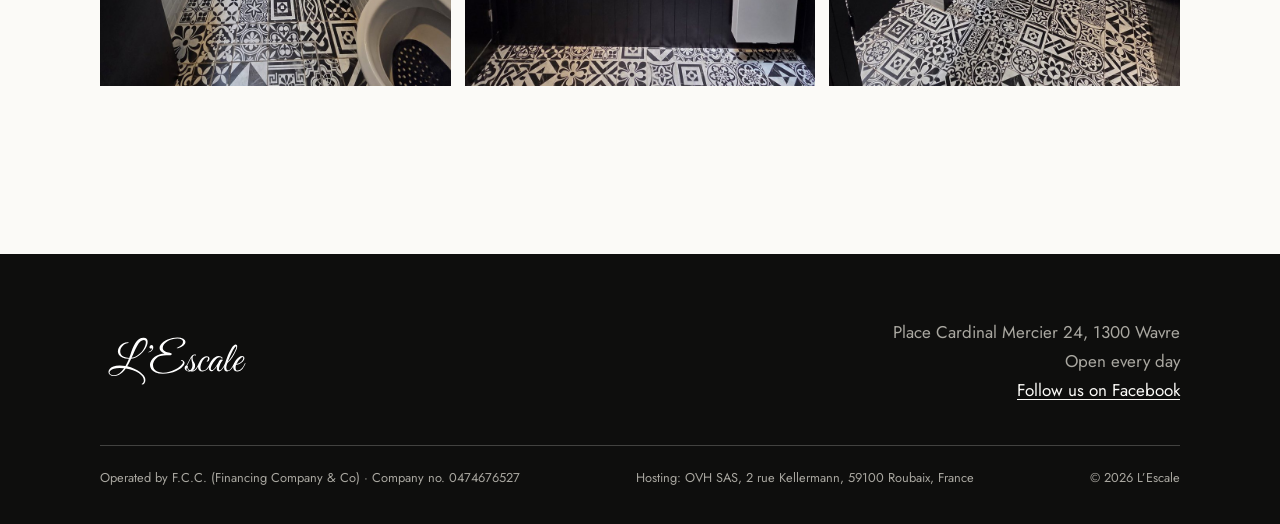
==== commit 1f575e0b: "Westmalle et Ramée : 33 cl Co-Authored-By: Claude Opus 5.5 <noreply@anthropic.com> Claude-Session: h" ====
--- a/en/index.html
+++ b/en/index.html
@@ -122,8 +122,8 @@
     <h3 class="carte__partie">At the bar</h3>
     <div class="carte__cadre carte__cadre--bar">
     <div class="rubrique rubrique--compacte"><h4>Draught beers</h4><ul><li><span>Maes <i class="deg">5.2%</i><em>Belgian pilsner, crisp and refreshing.</em></span><b><small>25 cl</small> 2.90</b></li><li><span>Maes <i class="deg">5.2%</i></span><b><small>33 cl</small> 3.60</b></li><li><span>Maes <i class="deg">5.2%</i></span><b><small>50 cl</small> 5.50</b></li><li><span>Grimbergen Blonde <i class="deg">6.7%</i><em>Blond abbey beer, round and fruity.</em></span><b><small>33 cl</small> 4.00</b></li><li><span>Pêche Mel Bush <i class="deg">8.5%</i><em>Peach beer, sweet and fragrant.</em></span><b><small>33 cl</small> 5.00</b></li></ul></div>
-    <div class="rubrique rubrique--compacte"><h4>Bottled beers</h4><ul><li><span>Blanche de Bruges <i class="deg">5%</i><em>Light, refreshing wheat beer.</em></span><b><small>25 cl</small> 3.90</b></li><li><span>Carlsberg <i class="deg">5%</i><em>Light Danish pilsner.</em></span><b><small>25 cl</small> 3.80</b></li><li><span>Carlsberg 0.0%<em>Pilsner taste, alcohol-free.</em></span><b><small>25 cl</small> 3.80</b></li><li><span>Ciney Blonde <i class="deg">7%</i><em>Blond abbey beer, smooth and malty.</em></span><b><small>25 cl</small> 3.90</b></li><li><span>La Chouffe <i class="deg">8%</i><em>Blond Ardennes beer, lightly spiced.</em></span><b><small>33 cl</small> 5.50</b></li><li><span>Duvel <i class="deg">8.5%</i><em>Strong golden ale, fine and lively.</em></span><b><small>33 cl</small> 5.50</b></li><li><span>Grimbergen Double <i class="deg">6.5%</i><em>Dark abbey beer with caramel notes.</em></span><b><small>25 cl</small> 5.50</b></li><li><span>Gordon Scotch <i class="deg">8%</i><em>Dark Scotch ale, round and malty.</em></span><b><small>33 cl</small> 5.00</b></li><li><span>Kasteel Rouge <i class="deg">8%</i><em>Cherry beer, sweet and fruity.</em></span><b><small>33 cl</small> 5.50</b></li><li><span>Liefmans Fruitesse <i class="deg">3.8%</i><em>Red berry fruit beer, served over ice.</em></span><b><small>25 cl</small> 4.00</b></li><li><span>Gueuze Mort Subite <i class="deg">4.5%</i><em>Brussels lambic, dry and tart.</em></span><b><small>25 cl</small> 4.00</b></li><li><span>Kriek Mort Subite <i class="deg">4%</i><em>Cherry lambic, tart and fruity.</em></span><b><small>25 cl</small> 4.00</b></li><li><span>Ramée Ambrée <i class="deg">7.5%</i><em>Amber abbey beer, round and caramelised.</em></span><b><small>25 cl</small> 5.30</b></li><li><span>Rodenbach <i class="deg">5.2%</i><em>Flemish red-brown ale, sweet and sour.</em></span><b><small>25 cl</small> 4.00</b></li><li><span>Maredsous Brune <i class="deg">8%</i><em>Dark abbey beer, round and generous.</em></span><b><small>33 cl</small> 5.50</b></li><li><span>Tripel Karmeliet <i class="deg">8.4%</i><em>Three-grain tripel, fine and fruity.</em></span><b><small>33 cl</small> 5.50</b></li></ul></div>
-    <div class="rubrique rubrique--compacte"><h4>Trappist beers</h4><ul><li><span>Chimay Blue <i class="deg">9%</i><em>Rich dark ale with dried fruit notes.</em></span><b><small>33 cl</small> 5.50</b></li><li><span>Orval <i class="deg">6.2%</i><em>Dry, hoppy amber ale, one of a kind.</em></span><b><small>33 cl</small> 6.00</b></li><li><span>Westmalle Tripel <i class="deg">9.5%</i><em>Strong golden ale with a fine bitterness.</em></span><b><small>25 cl</small> 5.50</b></li></ul></div>
+    <div class="rubrique rubrique--compacte"><h4>Bottled beers</h4><ul><li><span>Blanche de Bruges <i class="deg">5%</i><em>Light, refreshing wheat beer.</em></span><b><small>25 cl</small> 3.90</b></li><li><span>Carlsberg <i class="deg">5%</i><em>Light Danish pilsner.</em></span><b><small>25 cl</small> 3.80</b></li><li><span>Carlsberg 0.0%<em>Pilsner taste, alcohol-free.</em></span><b><small>25 cl</small> 3.80</b></li><li><span>Ciney Blonde <i class="deg">7%</i><em>Blond abbey beer, smooth and malty.</em></span><b><small>25 cl</small> 3.90</b></li><li><span>La Chouffe <i class="deg">8%</i><em>Blond Ardennes beer, lightly spiced.</em></span><b><small>33 cl</small> 5.50</b></li><li><span>Duvel <i class="deg">8.5%</i><em>Strong golden ale, fine and lively.</em></span><b><small>33 cl</small> 5.50</b></li><li><span>Grimbergen Double <i class="deg">6.5%</i><em>Dark abbey beer with caramel notes.</em></span><b><small>25 cl</small> 5.50</b></li><li><span>Gordon Scotch <i class="deg">8%</i><em>Dark Scotch ale, round and malty.</em></span><b><small>33 cl</small> 5.00</b></li><li><span>Kasteel Rouge <i class="deg">8%</i><em>Cherry beer, sweet and fruity.</em></span><b><small>33 cl</small> 5.50</b></li><li><span>Liefmans Fruitesse <i class="deg">3.8%</i><em>Red berry fruit beer, served over ice.</em></span><b><small>25 cl</small> 4.00</b></li><li><span>Gueuze Mort Subite <i class="deg">4.5%</i><em>Brussels lambic, dry and tart.</em></span><b><small>25 cl</small> 4.00</b></li><li><span>Kriek Mort Subite <i class="deg">4%</i><em>Cherry lambic, tart and fruity.</em></span><b><small>25 cl</small> 4.00</b></li><li><span>Ramée Ambrée <i class="deg">7.5%</i><em>Amber abbey beer, round and caramelised.</em></span><b><small>33 cl</small> 5.30</b></li><li><span>Rodenbach <i class="deg">5.2%</i><em>Flemish red-brown ale, sweet and sour.</em></span><b><small>25 cl</small> 4.00</b></li><li><span>Maredsous Brune <i class="deg">8%</i><em>Dark abbey beer, round and generous.</em></span><b><small>33 cl</small> 5.50</b></li><li><span>Tripel Karmeliet <i class="deg">8.4%</i><em>Three-grain tripel, fine and fruity.</em></span><b><small>33 cl</small> 5.50</b></li></ul></div>
+    <div class="rubrique rubrique--compacte"><h4>Trappist beers</h4><ul><li><span>Chimay Blue <i class="deg">9%</i><em>Rich dark ale with dried fruit notes.</em></span><b><small>33 cl</small> 5.50</b></li><li><span>Orval <i class="deg">6.2%</i><em>Dry, hoppy amber ale, one of a kind.</em></span><b><small>33 cl</small> 6.00</b></li><li><span>Westmalle Tripel <i class="deg">9.5%</i><em>Strong golden ale with a fine bitterness.</em></span><b><small>33 cl</small> 5.50</b></li></ul></div>
     <div class="rubrique rubrique--compacte"><h4>Aperitifs</h4><ul><li><span>Limoncello<em>Italian lemon liqueur, served ice cold.</em></span><b>7.80</b></li><li><span>Campari<em>Italian red bitter, refreshing.</em></span><b>7.00</b></li><li><span>Ricard<em>Aniseed pastis, topped with cold water.</em></span><b>7.00</b></li><li><span>Jenever<em>Belgian grain spirit.</em></span><b>5.00</b></li><li><span>Pisang<em>Banana liqueur.</em></span><b>7.00</b></li><li><span>Malibu<em>Coconut rum liqueur.</em></span><b>7.00</b></li><li><span>Batida de Coco<em>Brazilian coconut liqueur.</em></span><b>7.00</b></li><li><span>Martini white or red<em>Italian vermouth, white or red.</em></span><b>6.00</b></li><li><span>Port<em>Sweet wine from Portugal.</em></span><b>5.00</b></li><li><span>Pineau des Charentes<em>Sweet, fruity fortified wine.</em></span><b>5.00</b></li><li><span>Picon with white wine<em>Orange bitter topped with white wine.</em></span><b>7.00</b></li><li><span>Picon with beer<em>Orange bitter topped with beer.</em></span><b>6.00</b></li><li><span>Kir<em>White wine with blackcurrant liqueur.</em></span><b>5.00</b></li><li><span>Kir royal<em>Blackcurrant liqueur with champagne.</em></span><b>11.00</b></li><li><span>Get 27<em>Mint liqueur, fresh and intense.</em></span><b>7.00</b></li></ul></div>
     <div class="rubrique rubrique--compacte"><h4>Cocktails</h4><ul><li><span>Mojito<em>Rum, fresh mint, lime and soda.</em></span><b>11.00</b></li><li><span>Caipirinha<em>Cachaça, lime and cane sugar.</em></span><b>11.00</b></li><li><span>Tequila Sunrise<em>Tequila, orange juice and grenadine.</em></span><b>11.00</b></li><li><span>Blue Lagoon<em>Vodka, blue curaçao and lemonade.</em></span><b>11.00</b></li><li><span>Bloody Mary<em>Vodka, tomato juice and spices.</em></span><b>11.00</b></li><li><span>Piña Colada<em>Rum, pineapple and coconut.</em></span><b>11.00</b></li><li><span>Spritz Aperol<em>Aperol, cava and soda.</em></span><b>11.00</b></li></ul></div>
     <div class="rubrique rubrique--compacte"><h4>Spirits</h4><ul><li><span>Disaronno Amaretto<em>Italian liqueur with almond notes.</em></span><b>7.50</b></li><li><span>J&amp;B<em>Blended Scotch whisky.</em></span><b>7.50</b></li><li><span>Baileys<em>Irish cream liqueur.</em></span><b>7.50</b></li><li><span>Chivas Regal<em>Premium blended Scotch, smooth and round.</em></span><b>9.50</b></li><li><span>Johnnie Walker<em>Blended Scotch whisky.</em></span><b>7.50</b></li><li><span>Jack Daniel’s<em>Tennessee whiskey.</em></span><b>9.00</b></li><li><span>Vodka, clear or red</span><b>7.50</b></li><li><span>Bacardi<em>White rum.</em></span><b>7.50</b></li><li><span>Bacardi Reserva<em>Amber rum, barrel-aged.</em></span><b>8.50</b></li><li><span>Havana Club<em>Cuban rum.</em></span><b>8.50</b></li><li><span>Captain Morgan<em>Spiced rum.</em></span><b>7.50</b></li><li><span>Tequila</span><b>8.00</b></li><li><span>Gordon’s Gin<em>London dry gin.</em></span><b>7.50</b></li><li><span>Bombay Sapphire<em>Gin with ten botanicals.</em></span><b>8.00</b></li><li><span>Cointreau<em>Orange liqueur.</em></span><b>8.50</b></li><li><span>Calvados<em>Apple brandy from Normandy.</em></span><b>9.50</b></li><li><span>Cognac<em>Grape brandy from the Charente.</em></span><b>9.50</b></li><li><span>Soft drink mixer<em>To top up your drink.</em></span><b>2.50</b></li><li><span>Red Bull mixer</span><b>3.50</b></li><li><span>Shot</span><b>7.00</b></li></ul></div>
